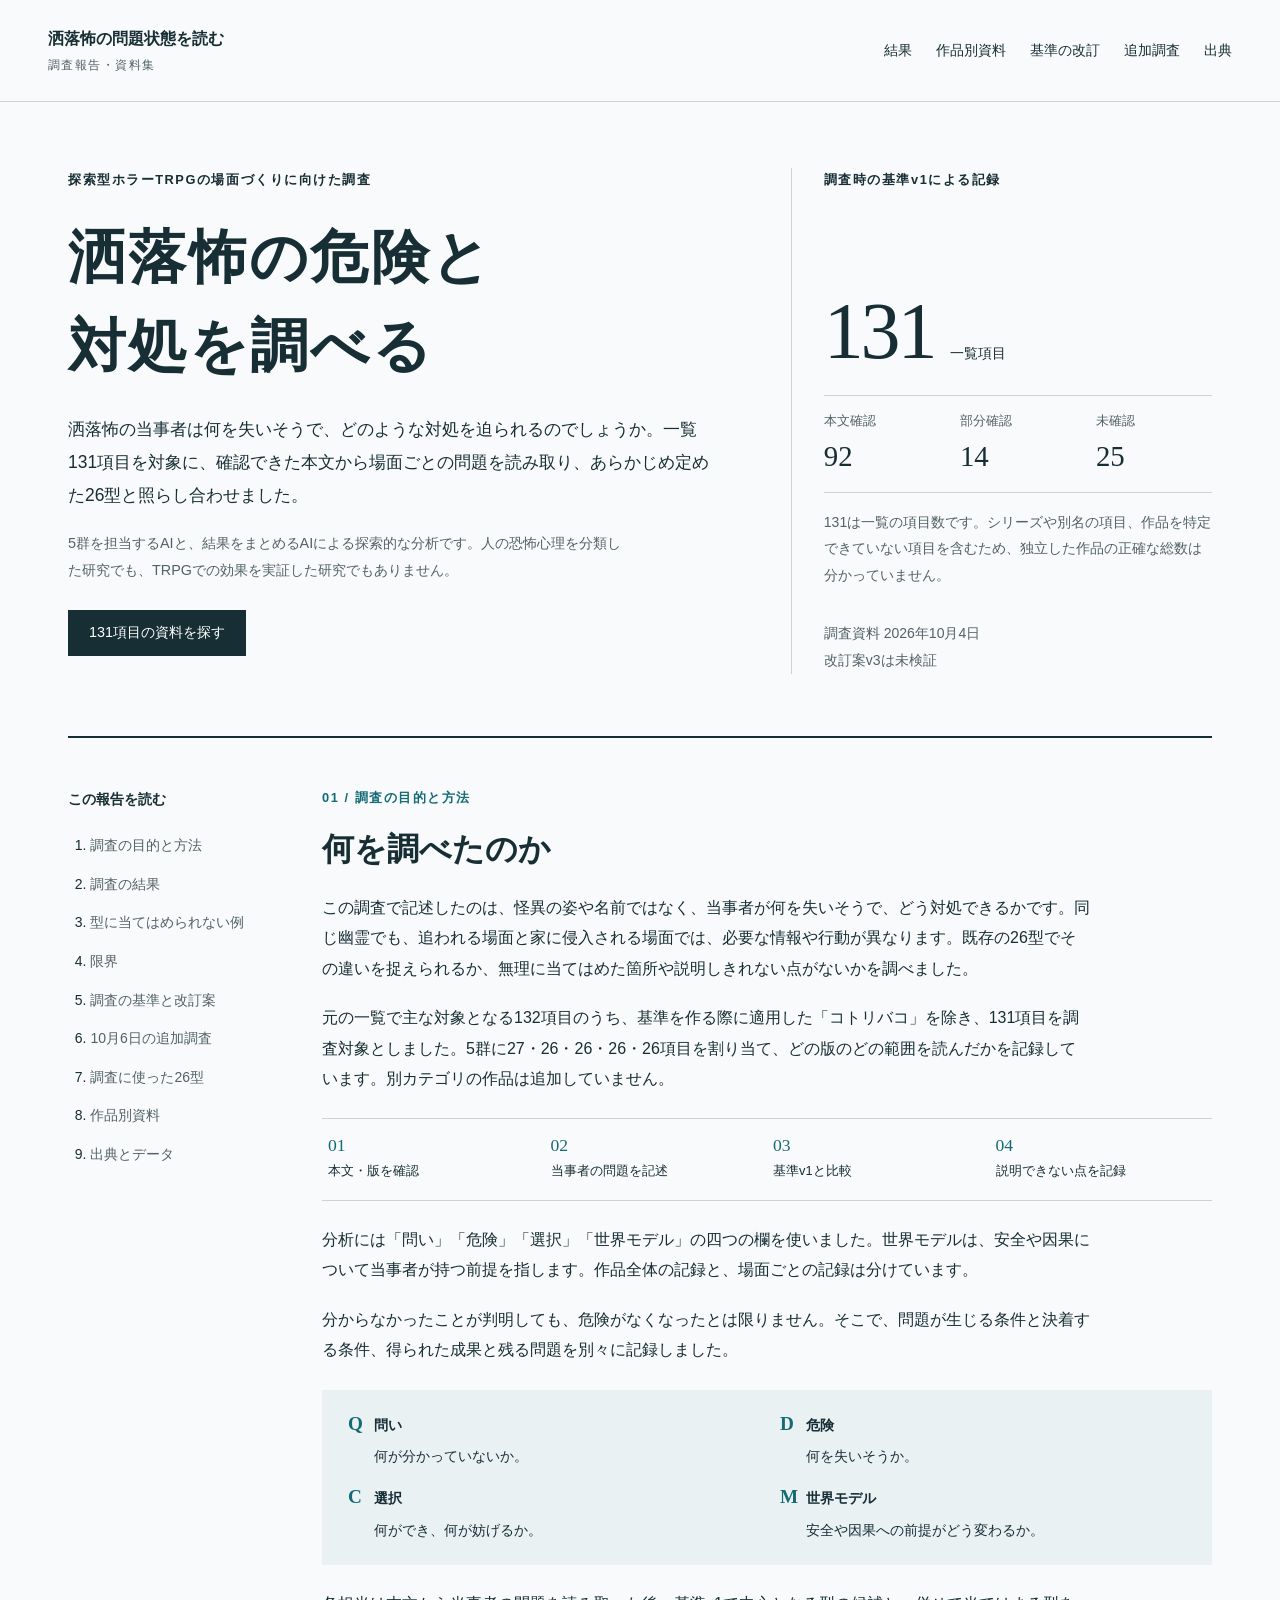
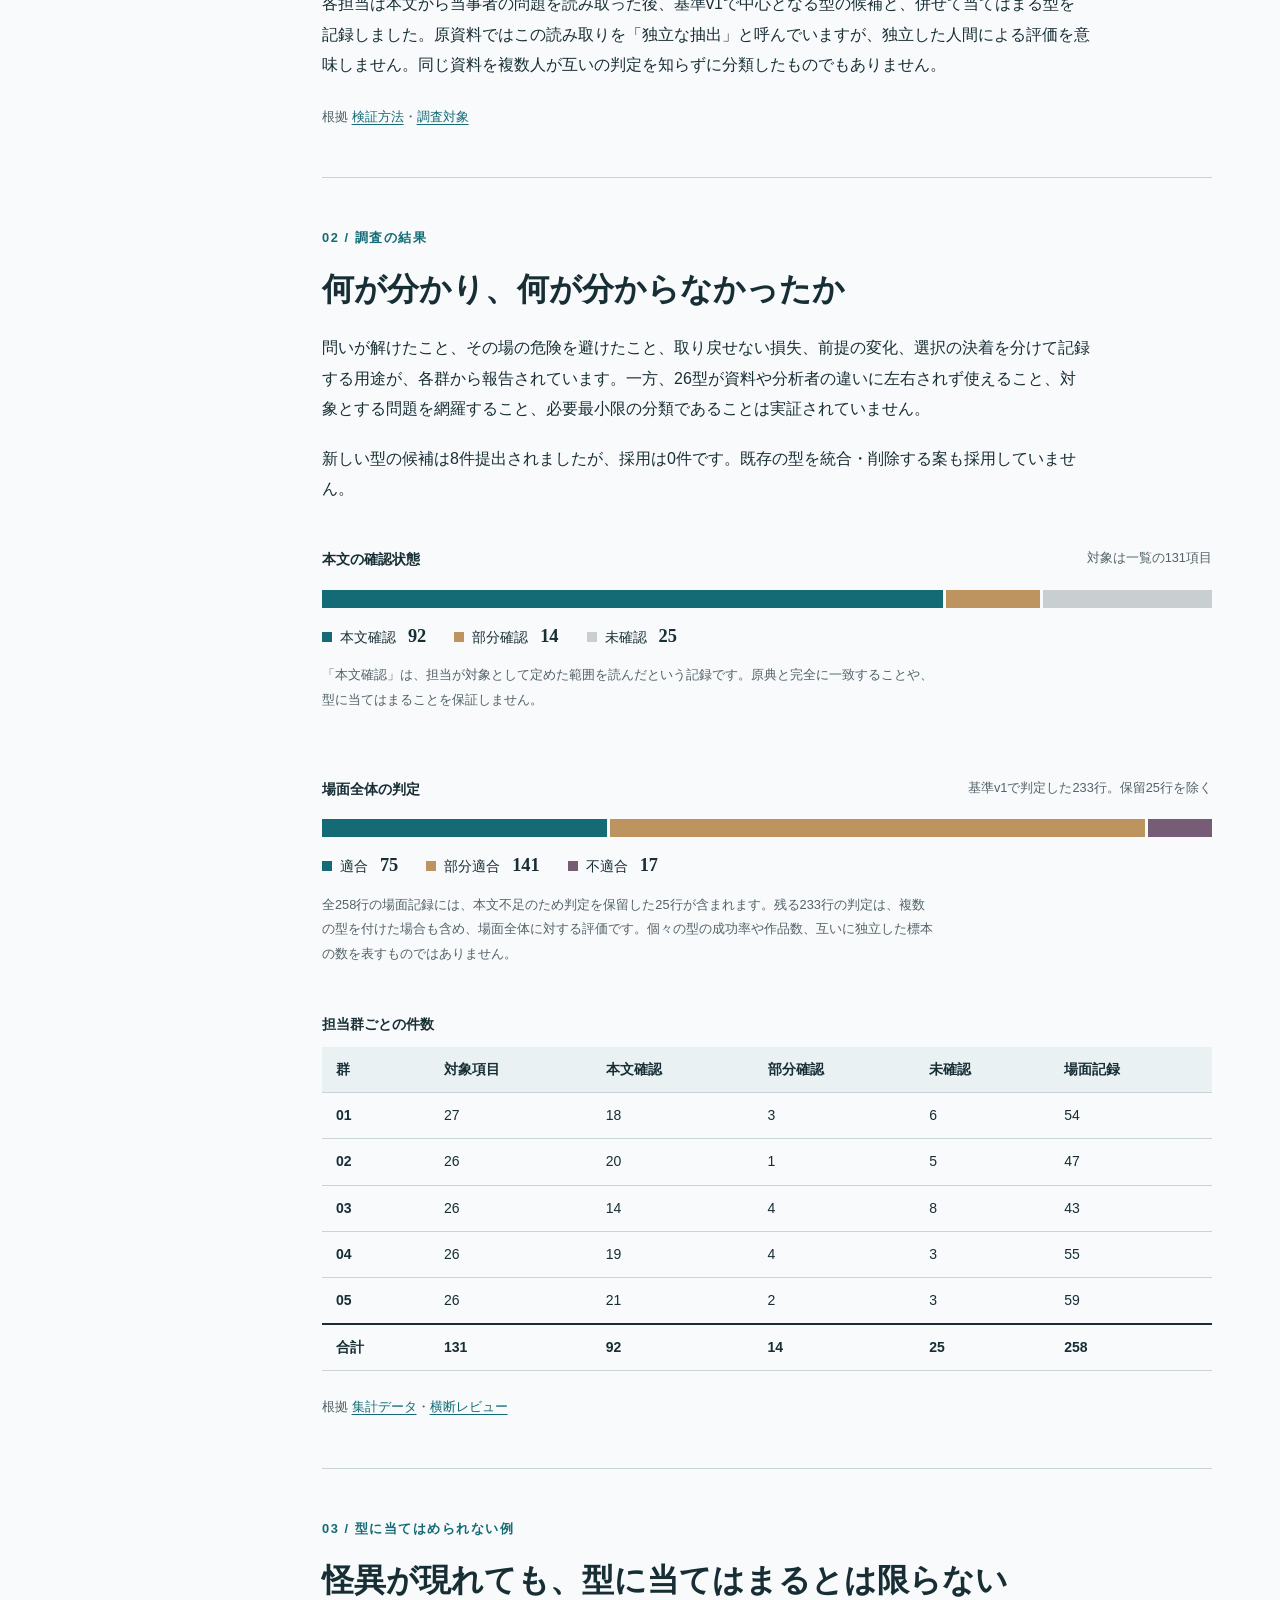
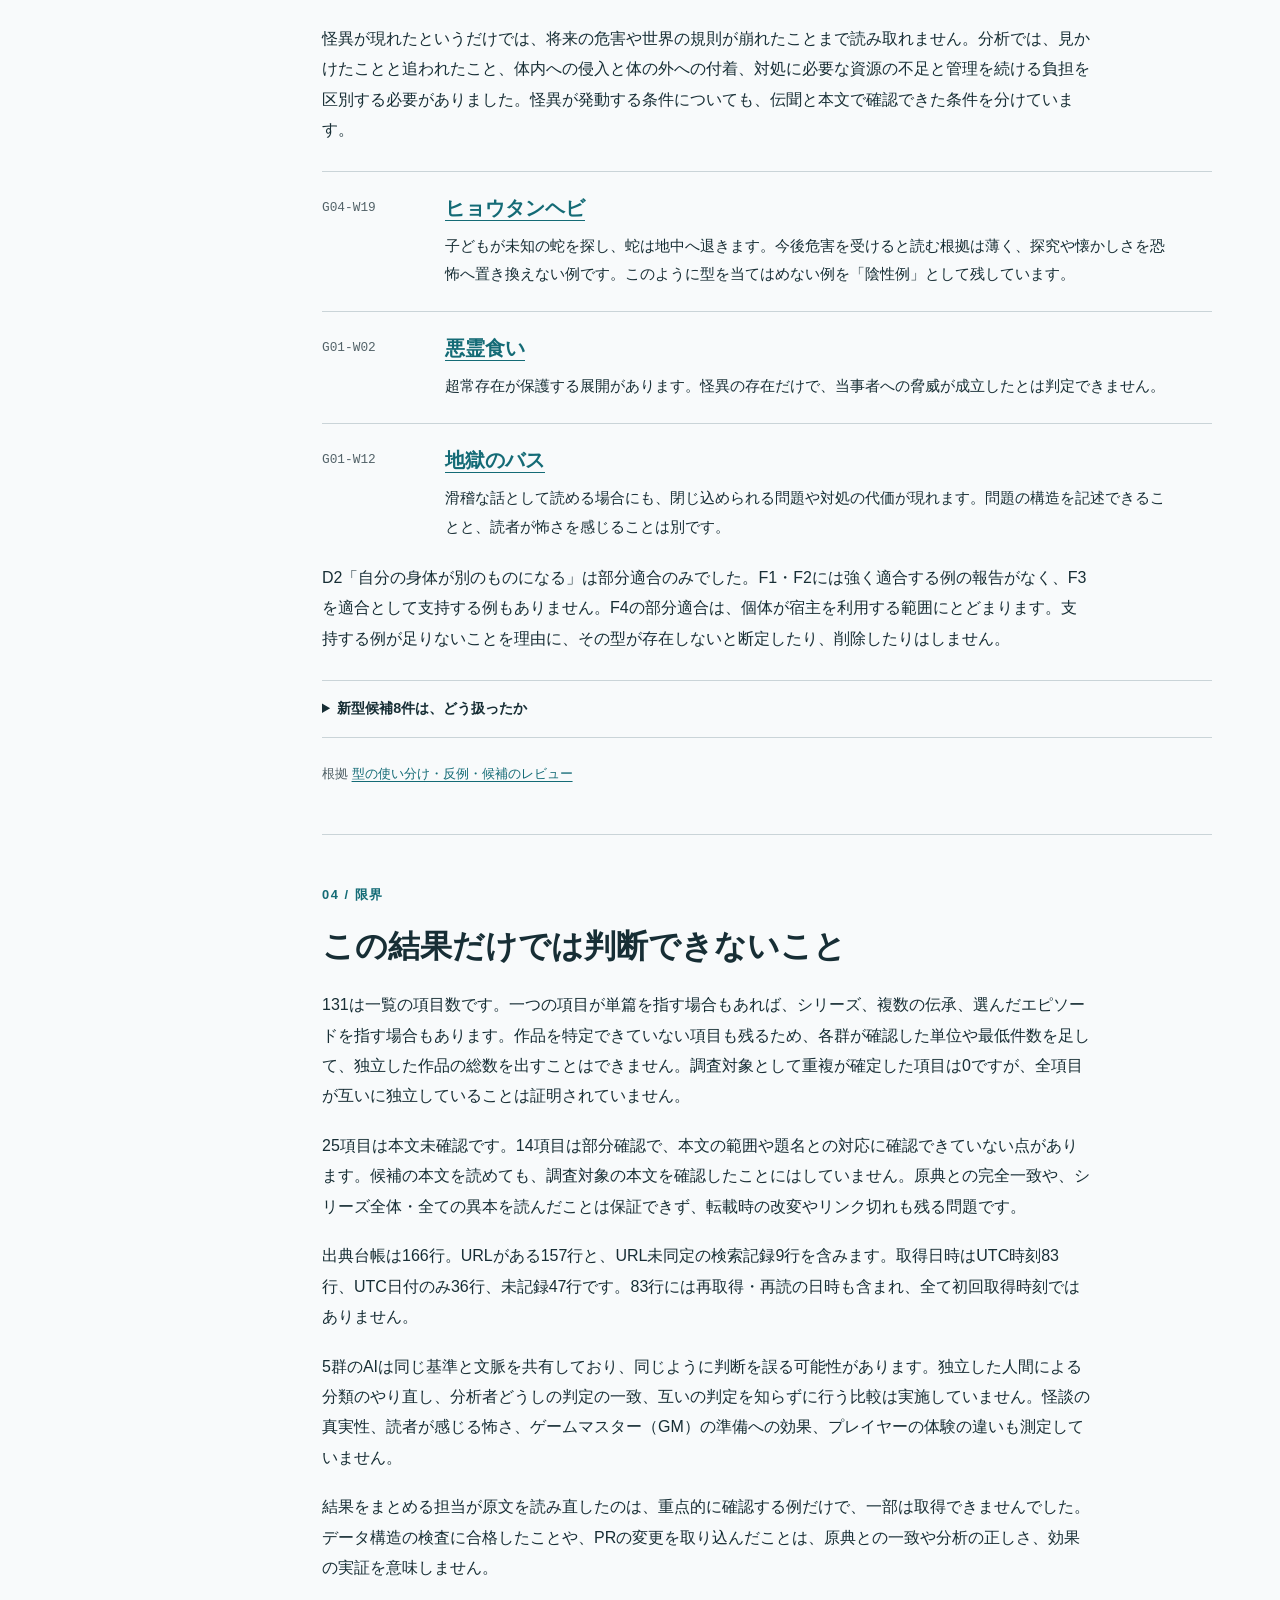
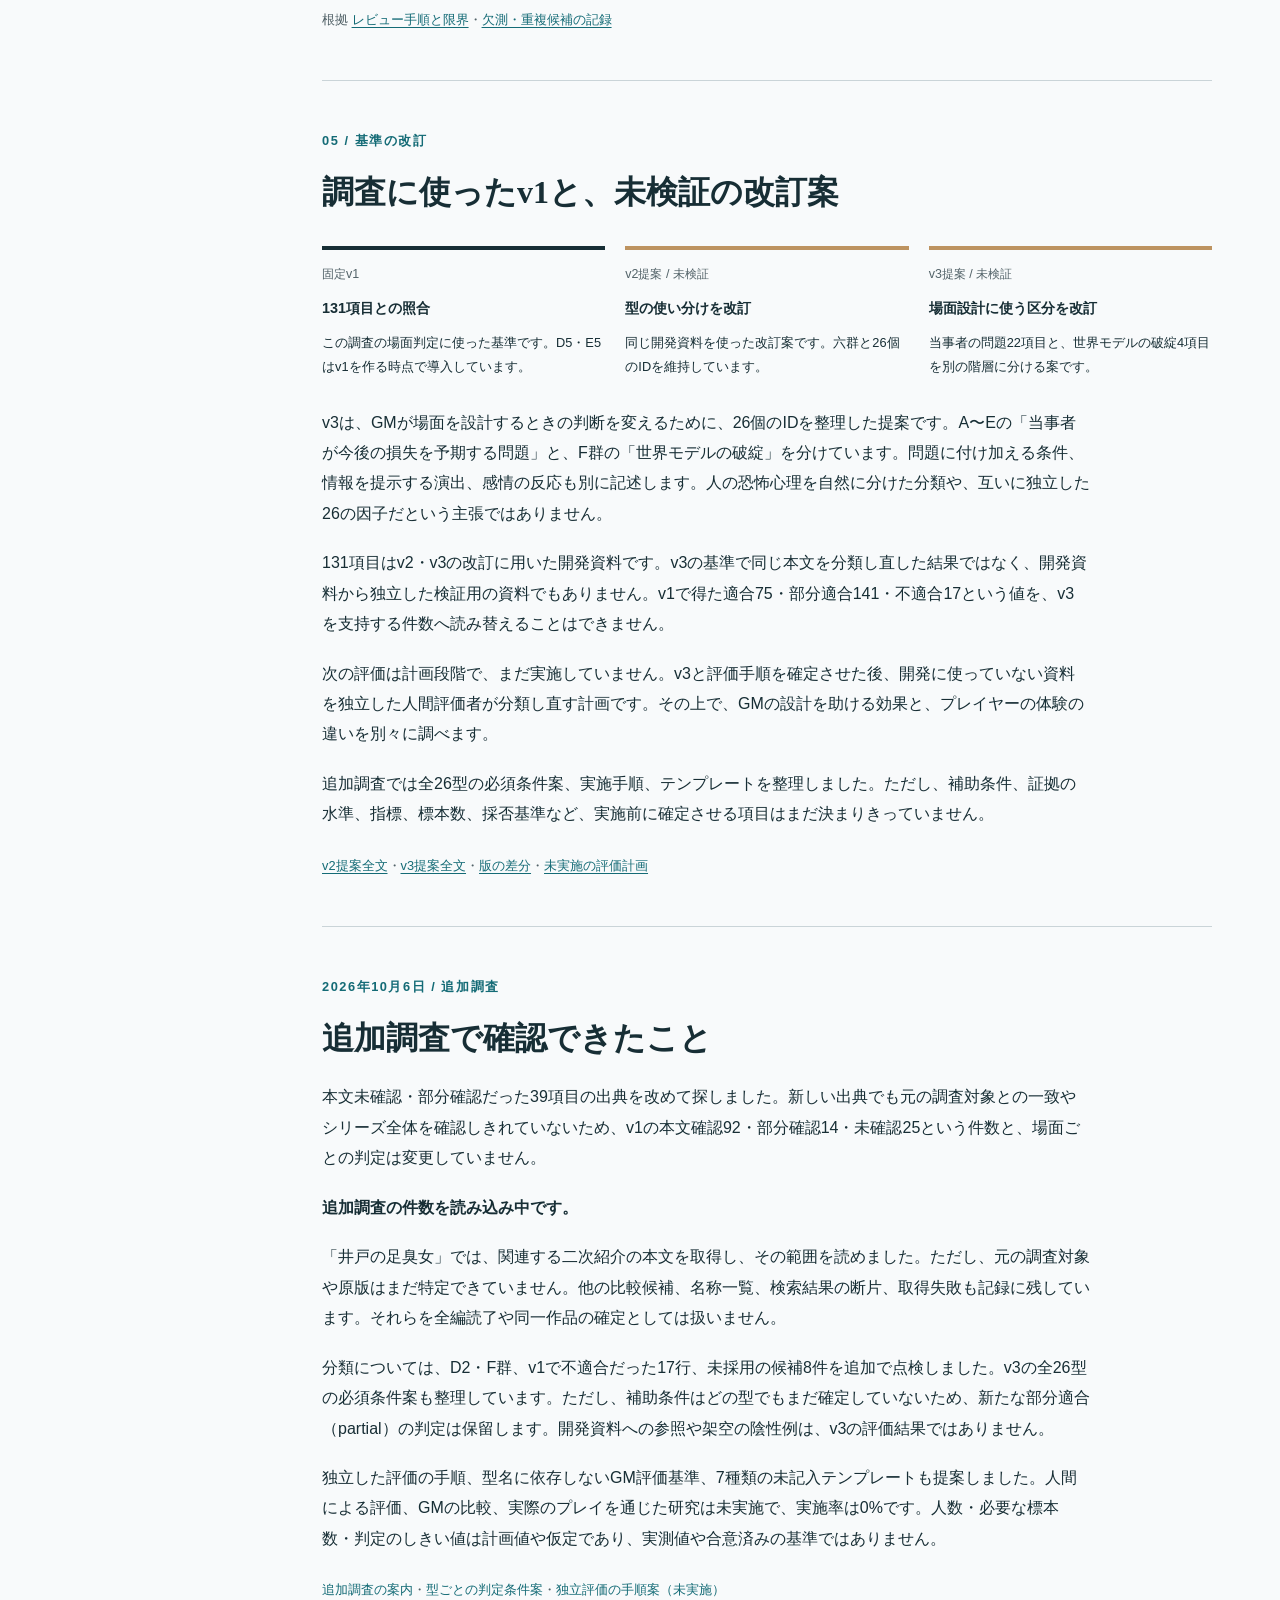
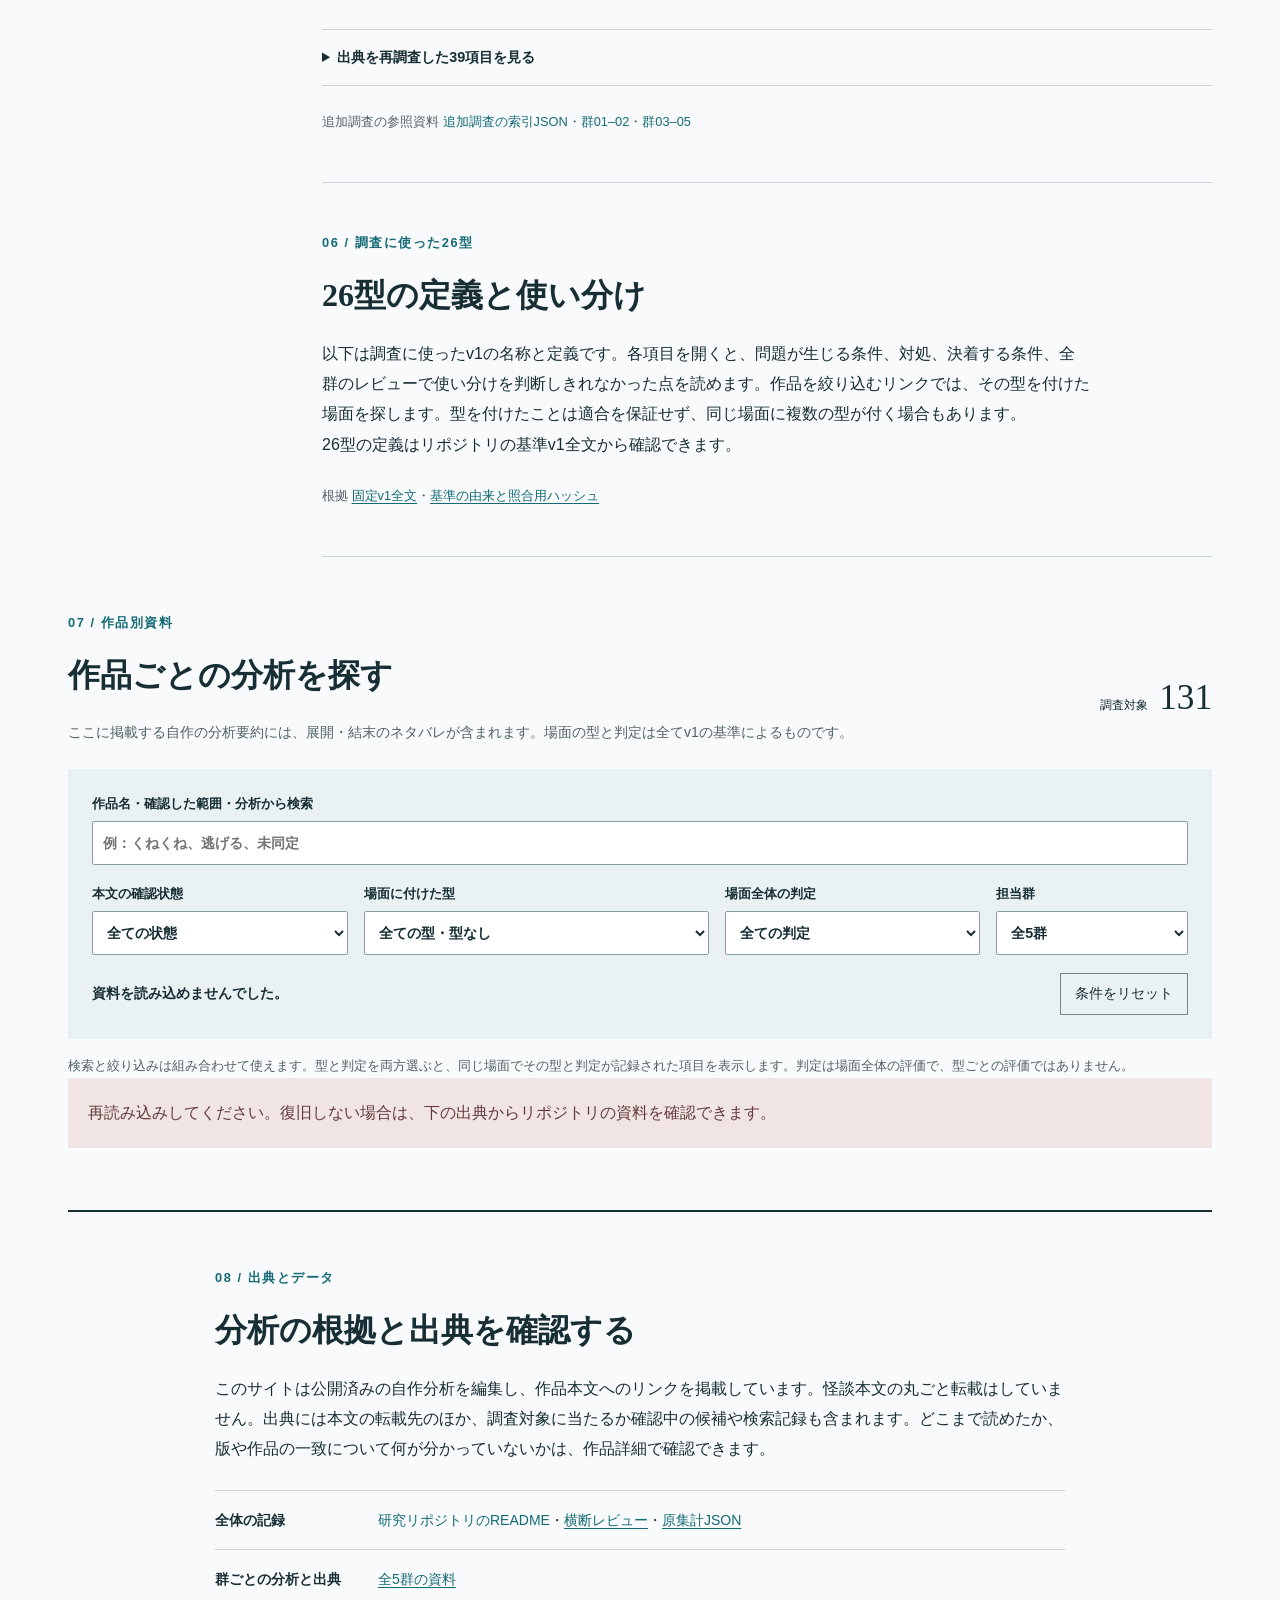
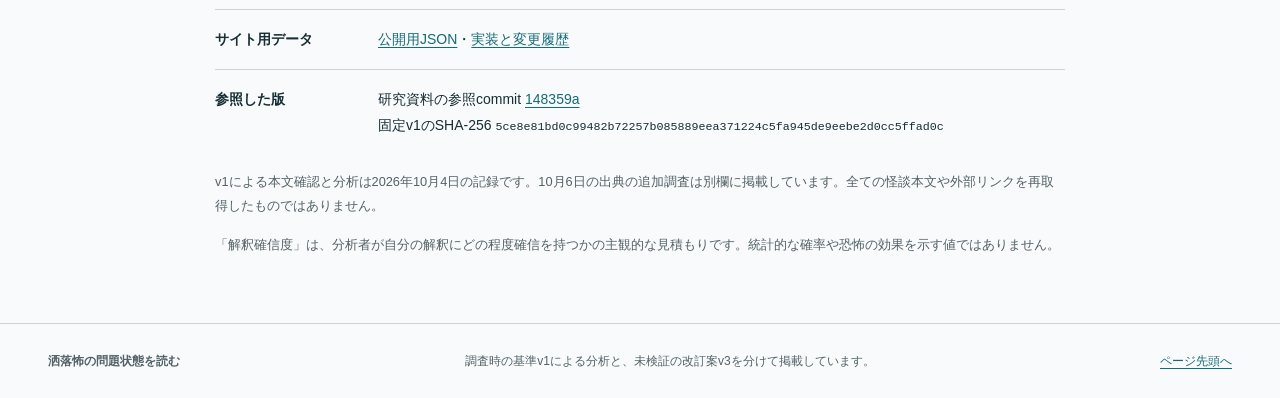
==== site/index.html @ d5477339 "Improve research site copy with yomiyasu" ====
<!doctype html>
<html lang="ja">
<head>
  <meta charset="utf-8">
  <meta name="viewport" content="width=device-width, initial-scale=1">
  <meta name="description" content="洒落怖の一覧131項目を対象に、当事者が直面する危険や対処を26型と照らし合わせた調査報告。本文を確認できた範囲、場面ごとの判定、分析の限界、未検証の改訂案を掲載しています。">
  <meta name="theme-color" content="#172e35">
  <title>洒落怖の問題状態を読む | 131項目の調査報告</title>
  <link rel="icon" href="favicon.svg" type="image/svg+xml">
  <link rel="stylesheet" href="styles.css">
  <script type="module" src="app.mjs"></script>
</head>
<body>
<a class="skip" href="#main">本文へ移動</a>
<header class="masthead">
  <a class="wordmark" href="./">洒落怖の問題状態を読む <span>調査報告・資料集</span></a>
  <nav aria-label="主要ナビゲーション">
    <a href="#findings">結果</a><a href="#catalogue">作品別資料</a><a href="#versions">基準の改訂</a><a href="#followup">追加調査</a><a href="#sources">出典</a>
  </nav>
</header>
<main id="main">
<div id="report">
  <section class="opening" aria-labelledby="title">
    <div class="opening-copy">
      <p class="eyebrow">探索型ホラーTRPGの場面づくりに向けた調査</p>
      <h1 id="title">洒落怖の危険と<br>対処を調べる</h1>
      <p class="lead">洒落怖の当事者は何を失いそうで、どのような対処を迫られるのでしょうか。一覧131項目を対象に、確認できた本文から場面ごとの問題を読み取り、あらかじめ定めた26型と照らし合わせました。</p>
      <p class="opening-note">5群を担当するAIと、結果をまとめるAIによる探索的な分析です。人の恐怖心理を分類した研究でも、TRPGでの効果を実証した研究でもありません。</p>
      <a class="primary-link" href="#catalogue">131項目の資料を探す</a>
    </div>
    <aside class="overview" aria-label="調査の要点">
      <p class="eyebrow">調査時の基準v1による記録</p>
      <p class="large-number">131<span>一覧項目</span></p>
      <dl class="overview-numbers">
        <div><dt>本文確認</dt><dd>92</dd></div><div><dt>部分確認</dt><dd>14</dd></div><div><dt>未確認</dt><dd>25</dd></div>
      </dl>
      <p>131は一覧の項目数です。シリーズや別名の項目、作品を特定できていない項目を含むため、独立した作品の正確な総数は分かっていません。</p>
      <p class="overview-footer">調査資料 2026年10月4日<br>改訂案v3は未検証</p>
    </aside>
  </section>

  <div class="report-layout">
    <aside class="contents" aria-label="目次">
      <p>この報告を読む</p>
      <ol><li><a href="#question">調査の目的と方法</a></li><li><a href="#findings">調査の結果</a></li><li><a href="#boundaries">型に当てはめられない例</a></li><li><a href="#limits">限界</a></li><li><a href="#versions">調査の基準と改訂案</a></li><li><a href="#followup">10月6日の追加調査</a></li><li><a href="#types">調査に使った26型</a></li><li><a href="#catalogue">作品別資料</a></li><li><a href="#sources">出典とデータ</a></li></ol>
    </aside>
    <article class="report-body">
      <section id="question">
        <p class="section-index">01 / 調査の目的と方法</p>
        <h2>何を調べたのか</h2>
        <p>この調査で記述したのは、怪異の姿や名前ではなく、当事者が何を失いそうで、どう対処できるかです。同じ幽霊でも、追われる場面と家に侵入される場面では、必要な情報や行動が異なります。既存の26型でその違いを捉えられるか、無理に当てはめた箇所や説明しきれない点がないかを調べました。</p>
        <p>元の一覧で主な対象となる132項目のうち、基準を作る際に適用した「コトリバコ」を除き、131項目を調査対象としました。5群に27・26・26・26・26項目を割り当て、どの版のどの範囲を読んだかを記録しています。別カテゴリの作品は追加していません。</p>
        <div class="method-flow" aria-label="調査手順"><span>本文・版を確認</span><span>当事者の問題を記述</span><span>基準v1と比較</span><span>説明できない点を記録</span></div>
        <p>分析には「問い」「危険」「選択」「世界モデル」の四つの欄を使いました。世界モデルは、安全や因果について当事者が持つ前提を指します。作品全体の記録と、場面ごとの記録は分けています。</p>
        <p>分からなかったことが判明しても、危険がなくなったとは限りません。そこで、問題が生じる条件と決着する条件、得られた成果と残る問題を別々に記録しました。</p>
        <dl class="notation"><div><dt><span>Q</span>問い</dt><dd>何が分かっていないか。</dd></div><div><dt><span>D</span>危険</dt><dd>何を失いそうか。</dd></div><div><dt><span>C</span>選択</dt><dd>何ができ、何が妨げるか。</dd></div><div><dt><span>M</span>世界モデル</dt><dd>安全や因果への前提がどう変わるか。</dd></div></dl>
        <p>各担当は本文から当事者の問題を読み取った後、基準v1で中心となる型の候補と、併せて当てはまる型を記録しました。原資料ではこの読み取りを「独立な抽出」と呼んでいますが、独立した人間による評価を意味しません。同じ資料を複数人が互いの判定を知らずに分類したものでもありません。</p>
        <p class="reference">根拠 <a data-repo="methods/validation.md">検証方法</a>・<a data-repo="assignments/groups.json">調査対象</a></p>
      </section>

      <section id="findings">
        <p class="section-index">02 / 調査の結果</p>
        <h2>何が分かり、何が分からなかったか</h2>
        <p>問いが解けたこと、その場の危険を避けたこと、取り戻せない損失、前提の変化、選択の決着を分けて記録する用途が、各群から報告されています。一方、26型が資料や分析者の違いに左右されず使えること、対象とする問題を網羅すること、必要最小限の分類であることは実証されていません。</p>
        <p>新しい型の候補は8件提出されましたが、採用は0件です。既存の型を統合・削除する案も採用していません。</p>
        <figure class="count-figure">
          <figcaption><strong>本文の確認状態</strong><span>対象は一覧の131項目</span></figcaption>
          <div class="stacked" aria-label="本文確認92、部分確認14、未確認25"><span class="verified" style="flex:92"></span><span class="partial" style="flex:14"></span><span class="unverified" style="flex:25"></span></div>
          <ul class="legend"><li><i class="verified"></i>本文確認 <b>92</b></li><li><i class="partial"></i>部分確認 <b>14</b></li><li><i class="unverified"></i>未確認 <b>25</b></li></ul>
          <p>「本文確認」は、担当が対象として定めた範囲を読んだという記録です。原典と完全に一致することや、型に当てはまることを保証しません。</p>
        </figure>
        <figure class="count-figure">
          <figcaption><strong>場面全体の判定</strong><span>基準v1で判定した233行。保留25行を除く</span></figcaption>
          <div class="stacked" aria-label="適合75、部分適合141、不適合17"><span class="verified" style="flex:75"></span><span class="partial" style="flex:141"></span><span class="negative" style="flex:17"></span></div>
          <ul class="legend"><li><i class="verified"></i>適合 <b>75</b></li><li><i class="partial"></i>部分適合 <b>141</b></li><li><i class="negative"></i>不適合 <b>17</b></li></ul>
          <p>全258行の場面記録には、本文不足のため判定を保留した25行が含まれます。残る233行の判定は、複数の型を付けた場合も含め、場面全体に対する評価です。個々の型の成功率や作品数、互いに独立した標本の数を表すものではありません。</p>
        </figure>
        <div class="table-scroll" tabindex="0" role="region" aria-label="群別件数表"><table><caption>担当群ごとの件数</caption><thead><tr><th scope="col">群</th><th scope="col">対象項目</th><th scope="col">本文確認</th><th scope="col">部分確認</th><th scope="col">未確認</th><th scope="col">場面記録</th></tr></thead><tbody><tr><th scope="row">01</th><td>27</td><td>18</td><td>3</td><td>6</td><td>54</td></tr><tr><th scope="row">02</th><td>26</td><td>20</td><td>1</td><td>5</td><td>47</td></tr><tr><th scope="row">03</th><td>26</td><td>14</td><td>4</td><td>8</td><td>43</td></tr><tr><th scope="row">04</th><td>26</td><td>19</td><td>4</td><td>3</td><td>55</td></tr><tr><th scope="row">05</th><td>26</td><td>21</td><td>2</td><td>3</td><td>59</td></tr></tbody><tfoot><tr><th scope="row">合計</th><td>131</td><td>92</td><td>14</td><td>25</td><td>258</td></tr></tfoot></table></div>
        <p class="reference">根拠 <a data-repo="integration/data/summary.json">集計データ</a>・<a data-repo="integration/reports/robustness.md">横断レビュー</a></p>
      </section>

      <section id="boundaries">
        <p class="section-index">03 / 型に当てはめられない例</p>
        <h2>怪異が現れても、型に当てはまるとは限らない</h2>
        <p>怪異が現れたというだけでは、将来の危害や世界の規則が崩れたことまで読み取れません。分析では、見かけたことと追われたこと、体内への侵入と体の外への付着、対処に必要な資源の不足と管理を続ける負担を区別する必要がありました。怪異が発動する条件についても、伝聞と本文で確認できた条件を分けています。</p>
        <div class="example-row"><span>G04-W19</span><div><h3><a href="#work=G04-W19">ヒョウタンヘビ</a></h3><p>子どもが未知の蛇を探し、蛇は地中へ退きます。今後危害を受けると読む根拠は薄く、探究や懐かしさを恐怖へ置き換えない例です。このように型を当てはめない例を「陰性例」として残しています。</p></div></div>
        <div class="example-row"><span>G01-W02</span><div><h3><a href="#work=G01-W02">悪霊食い</a></h3><p>超常存在が保護する展開があります。怪異の存在だけで、当事者への脅威が成立したとは判定できません。</p></div></div>
        <div class="example-row"><span>G01-W12</span><div><h3><a href="#work=G01-W12">地獄のバス</a></h3><p>滑稽な話として読める場合にも、閉じ込められる問題や対処の代価が現れます。問題の構造を記述できることと、読者が怖さを感じることは別です。</p></div></div>
        <p>D2「自分の身体が別のものになる」は部分適合のみでした。F1・F2には強く適合する例の報告がなく、F3を適合として支持する例もありません。F4の部分適合は、個体が宿主を利用する範囲にとどまります。支持する例が足りないことを理由に、その型が存在しないと断定したり、削除したりはしません。</p>
        <details class="document-details"><summary>新型候補8件は、どう扱ったか</summary><div class="table-scroll" tabindex="0" role="region" aria-label="新型候補の整理"><table><thead><tr><th scope="col">候補の内容</th><th scope="col">提出件数</th><th scope="col">全群を通じた判断</th></tr></thead><tbody><tr><th scope="row">直接危害</th><td>3</td><td>A2の範囲を広げる案や、接触後の状況、順序・期限の補足で記述する案との比較を保留。</td></tr><tr><th scope="row">公的露見・標的情報の取得</th><td>2</td><td>社会的な損失と追手が情報を得ることを分け、補足する欄への記録を優先。</td></tr><tr><th scope="row">社会的正常性の不透明さ</th><td>1</td><td>今後の具体的な損失が読み取れない場合は、型の対象範囲に入れず、提示の効果として記述。</td></tr><tr><th scope="row">外部付着</th><td>1</td><td>D1の体内への侵入と区別し、付着する位置や接触経路などの補足で記述する案と比較。</td></tr><tr><th scope="row">追跡のない再加害予期</th><td>1</td><td>再び危害を受ける予期を記す欄を優先。有効な管理を伴わない場合はE5に入れない。</td></tr></tbody></table></div><p>採用は0件です。候補が8件あることは、独立した新しい型が8種類成立したことを意味しません。</p></details>
        <p class="reference">根拠 <a data-repo="integration/reports/robustness.md">型の使い分け・反例・候補のレビュー</a></p>
      </section>

      <section id="limits">
        <p class="section-index">04 / 限界</p>
        <h2>この結果だけでは判断できないこと</h2>
        <p>131は一覧の項目数です。一つの項目が単篇を指す場合もあれば、シリーズ、複数の伝承、選んだエピソードを指す場合もあります。作品を特定できていない項目も残るため、各群が確認した単位や最低件数を足して、独立した作品の総数を出すことはできません。調査対象として重複が確定した項目は0ですが、全項目が互いに独立していることは証明されていません。</p>
        <p>25項目は本文未確認です。14項目は部分確認で、本文の範囲や題名との対応に確認できていない点があります。候補の本文を読めても、調査対象の本文を確認したことにはしていません。原典との完全一致や、シリーズ全体・全ての異本を読んだことは保証できず、転載時の改変やリンク切れも残る問題です。</p>
        <p>出典台帳は166行。URLがある157行と、URL未同定の検索記録9行を含みます。取得日時はUTC時刻83行、UTC日付のみ36行、未記録47行です。83行には再取得・再読の日時も含まれ、全て初回取得時刻ではありません。</p>
        <p>5群のAIは同じ基準と文脈を共有しており、同じように判断を誤る可能性があります。独立した人間による分類のやり直し、分析者どうしの判定の一致、互いの判定を知らずに行う比較は実施していません。怪談の真実性、読者が感じる怖さ、ゲームマスター（GM）の準備への効果、プレイヤーの体験の違いも測定していません。</p>
        <p>結果をまとめる担当が原文を読み直したのは、重点的に確認する例だけで、一部は取得できませんでした。データ構造の検査に合格したことや、PRの変更を取り込んだことは、原典との一致や分析の正しさ、効果の実証を意味しません。</p>
        <p class="reference">根拠 <a data-repo="integration/reports/robustness.md">レビュー手順と限界</a>・<a data-repo="integration/data/summary.json">欠測・重複候補の記録</a></p>
      </section>

      <section id="versions">
        <p class="section-index">05 / 基準の改訂</p>
        <h2>調査に使ったv1と、未検証の改訂案</h2>
        <div class="version-line"><div><span>固定v1</span><strong>131項目との照合</strong><p>この調査の場面判定に使った基準です。D5・E5はv1を作る時点で導入しています。</p></div><div><span>v2提案 / 未検証</span><strong>型の使い分けを改訂</strong><p>同じ開発資料を使った改訂案です。六群と26個のIDを維持しています。</p></div><div><span>v3提案 / 未検証</span><strong>場面設計に使う区分を改訂</strong><p>当事者の問題22項目と、世界モデルの破綻4項目を別の階層に分ける案です。</p></div></div>
        <p>v3は、GMが場面を設計するときの判断を変えるために、26個のIDを整理した提案です。A〜Eの「当事者が今後の損失を予期する問題」と、F群の「世界モデルの破綻」を分けています。問題に付け加える条件、情報を提示する演出、感情の反応も別に記述します。人の恐怖心理を自然に分けた分類や、互いに独立した26の因子だという主張ではありません。</p>
        <p>131項目はv2・v3の改訂に用いた開発資料です。v3の基準で同じ本文を分類し直した結果ではなく、開発資料から独立した検証用の資料でもありません。v1で得た適合75・部分適合141・不適合17という値を、v3を支持する件数へ読み替えることはできません。</p>
        <p>次の評価は計画段階で、まだ実施していません。v3と評価手順を確定させた後、開発に使っていない資料を独立した人間評価者が分類し直す計画です。その上で、GMの設計を助ける効果と、プレイヤーの体験の違いを別々に調べます。</p>
        <p>追加調査では全26型の必須条件案、実施手順、テンプレートを整理しました。ただし、補助条件、証拠の水準、指標、標本数、採否基準など、実施前に確定させる項目はまだ決まりきっていません。</p>
        <p class="reference"><a data-repo="baseline/v2-proposed/report.md">v2提案全文</a>・<a data-repo="baseline/v3-proposed/report.md">v3提案全文</a>・<a data-repo="baseline/v3-proposed/revision-notes.md">版の差分</a>・<a data-repo="methods/v3-evaluation-plan.md">未実施の評価計画</a></p>
      </section>

      <section id="followup" aria-labelledby="followup-title">
        <p class="section-index">2026年10月6日 / 追加調査</p>
        <h2 id="followup-title">追加調査で確認できたこと</h2>
        <p>本文未確認・部分確認だった39項目の出典を改めて探しました。新しい出典でも元の調査対象との一致やシリーズ全体を確認しきれていないため、v1の本文確認92・部分確認14・未確認25という件数と、場面ごとの判定は変更していません。</p>
        <p id="followup-counts" class="followup-state">追加調査の件数を読み込み中です。</p>
        <p>「井戸の足臭女」では、関連する二次紹介の本文を取得し、その範囲を読めました。ただし、元の調査対象や原版はまだ特定できていません。他の比較候補、名称一覧、検索結果の断片、取得失敗も記録に残しています。それらを全編読了や同一作品の確定としては扱いません。</p>
        <p>分類については、D2・F群、v1で不適合だった17行、未採用の候補8件を追加で点検しました。v3の全26型の必須条件案も整理しています。ただし、補助条件はどの型でもまだ確定していないため、新たな部分適合（partial）の判定は保留します。開発資料への参照や架空の陰性例は、v3の評価結果ではありません。</p>
        <p>独立した評価の手順、型名に依存しないGM評価基準、7種類の未記入テンプレートも提案しました。人間による評価、GMの比較、実際のプレイを通じた研究は未実施で、実施率は0%です。人数・必要な標本数・判定のしきい値は計画値や仮定であり、実測値や合意済みの基準ではありません。</p>
        <p id="followup-links" class="reference"><a data-followup="followup/README.md">追加調査の案内</a>・<a data-followup="followup/classification/v3-codebook.md">型ごとの判定条件案</a>・<a data-followup="followup/evaluation/README.md">独立評価の手順案（未実施）</a></p>
        <details class="document-details"><summary>出典を再調査した39項目を見る</summary><div id="followup-results" class="table-scroll"></div></details>
        <p class="reference">追加調査の参照資料 <a data-followup="followup/index.json">追加調査の索引JSON</a>・<a data-followup="followup/sources/group_01-02.md">群01–02</a>・<a data-followup="followup/sources/group_03-05.md">群03–05</a></p>
      </section>

      <section id="types">
        <p class="section-index">06 / 調査に使った26型</p>
        <h2>26型の定義と使い分け</h2>
        <p>以下は調査に使ったv1の名称と定義です。各項目を開くと、問題が生じる条件、対処、決着する条件、全群のレビューで使い分けを判断しきれなかった点を読めます。作品を絞り込むリンクでは、その型を付けた場面を探します。型を付けたことは適合を保証せず、同じ場面に複数の型が付く場合もあります。</p>
        <div id="type-directory"><p class="loading">26型の定義を読み込み中です。</p></div>
        <p class="reference">根拠 <a data-repo="baseline/v1-26types/report.md">固定v1全文</a>・<a data-repo="baseline/v1-26types/provenance.json">基準の由来と照合用ハッシュ</a></p>
      </section>
    </article>
  </div>

  <section id="catalogue" class="catalogue" aria-labelledby="catalogue-title">
    <p class="section-index">07 / 作品別資料</p>
    <div class="catalogue-heading"><div><h2 id="catalogue-title">作品ごとの分析を探す</h2><p>ここに掲載する自作の分析要約には、展開・結末のネタバレが含まれます。場面の型と判定は全てv1の基準によるものです。</p></div><span class="total-mark">調査対象 <b>131</b></span></div>
    <form id="filters" class="filters" role="search">
      <label class="search-label">作品名・確認した範囲・分析から検索<input type="search" id="query" name="q" placeholder="例：くねくね、逃げる、未同定" autocomplete="off"></label>
      <div class="selects">
        <label>本文の確認状態<select id="status" name="status"><option value="">全ての状態</option><option value="verified">本文確認</option><option value="partial">部分確認</option><option value="unverified">未確認</option></select></label>
        <label>場面に付けた型<select id="type" name="type"><option value="">全ての型・型なし</option><option value="none">型なしの場面あり</option></select></label>
        <label>場面全体の判定<select id="fit" name="fit"><option value="">全ての判定</option><option>適合</option><option>部分適合</option><option>不適合</option><option>本文不足</option></select></label>
        <label>担当群<select id="group" name="group"><option value="">全5群</option><option value="group_01">群01</option><option value="group_02">群02</option><option value="group_03">群03</option><option value="group_04">群04</option><option value="group_05">群05</option></select></label>
      </div>
      <div class="filter-footer"><p id="result-count" role="status" aria-live="polite">資料を読み込み中です。</p><button type="reset">条件をリセット</button></div>
    </form>
    <p class="small-note">検索と絞り込みは組み合わせて使えます。型と判定を両方選ぶと、同じ場面でその型と判定が記録された項目を表示します。判定は場面全体の評価で、型ごとの評価ではありません。</p>
    <div id="results"></div>
    <noscript><p>検索と作品詳細にはJavaScriptが必要です。<a href="https://github.com/oXyut/scare-pattern-validation/tree/148359a/groups">リポジトリの群別資料</a>から全項目を確認できます。</p></noscript>
  </section>

  <section id="sources" class="sources" aria-labelledby="sources-title">
    <p class="section-index">08 / 出典とデータ</p>
    <h2 id="sources-title">分析の根拠と出典を確認する</h2>
    <p>このサイトは公開済みの自作分析を編集し、作品本文へのリンクを掲載しています。怪談本文の丸ごと転載はしていません。出典には本文の転載先のほか、調査対象に当たるか確認中の候補や検索記録も含まれます。どこまで読めたか、版や作品の一致について何が分かっていないかは、作品詳細で確認できます。</p>
    <dl class="source-list"><div><dt>全体の記録</dt><dd><a data-followup="README.md">研究リポジトリのREADME</a>・<a data-repo="integration/reports/robustness.md">横断レビュー</a>・<a data-repo="integration/data/summary.json">原集計JSON</a></dd></div><div><dt>群ごとの分析と出典</dt><dd id="group-source-links"></dd></div><div><dt>サイト用データ</dt><dd><a href="data.json" download>公開用JSON</a>・<a href="https://github.com/oXyut/scare-pattern-validation">実装と変更履歴</a></dd></div><div><dt>参照した版</dt><dd>研究資料の参照commit <a href="https://github.com/oXyut/scare-pattern-validation/commit/148359a">148359a</a><br>固定v1のSHA-256 <code class="hash">5ce8e81bd0c99482b72257b085889eea371224c5fa945de9eebe2d0cc5ffad0c</code></dd></div></dl>
    <p class="small-note">v1による本文確認と分析は2026年10月4日の記録です。10月6日の出典の追加調査は別欄に掲載しています。全ての怪談本文や外部リンクを再取得したものではありません。</p>
    <p class="small-note">「解釈確信度」は、分析者が自分の解釈にどの程度確信を持つかの主観的な見積もりです。統計的な確率や恐怖の効果を示す値ではありません。</p>
  </section>
</div>
<article id="work-detail" class="work-detail" hidden aria-label="作品別分析"></article>
</main>
<footer><span>洒落怖の問題状態を読む</span><p>調査時の基準v1による分析と、未検証の改訂案v3を分けて掲載しています。</p><a href="#main">ページ先頭へ</a></footer>
</body>
</html>
---- site/styles.css ----
:root{--ink:#172e35;--muted:#526268;--paper:#f8fafb;--line:#cad4d8;--accent:#146b76;--light:#e9f1f3;--partial:#bd9360;--missing:#c9ced1;--negative:#775c75;color-scheme:light;font-size:16px}
*{box-sizing:border-box}html{scroll-behavior:smooth;scroll-padding-top:2rem}body{margin:0;background:var(--paper);color:var(--ink);font-family:-apple-system,BlinkMacSystemFont,"Hiragino Kaku Gothic ProN","Yu Gothic",Meiryo,sans-serif;line-height:1.9}a{color:var(--accent);text-underline-offset:.24em}a:hover{text-decoration-thickness:2px}button,input,select{font:inherit}button,a,input,select,summary{touch-action:manipulation}button{cursor:pointer}a:focus-visible,button:focus-visible,input:focus-visible,select:focus-visible,summary:focus-visible,[tabindex]:focus-visible{outline:3px solid #bc742b;outline-offset:4px}[hidden]{display:none!important}h1,h2,h3,p,dl,ol,ul,figure{margin:0}p+p{margin-top:1.2em}h1,h2,h3{font-family:"Hiragino Mincho ProN","Yu Mincho",YuMincho,Georgia,serif;line-height:1.55;font-weight:600}h1{font-size:clamp(2.15rem,4.5vw,3.65rem);letter-spacing:.04em}h2{font-size:clamp(1.5rem,2.5vw,2rem);margin-bottom:1.15rem}h3{font-size:1.22rem;margin-bottom:.5rem}section{scroll-margin-top:2rem}main{max-width:1240px;padding:0 48px;margin:auto}.skip{position:absolute;left:1rem;top:-90px;background:white;padding:.6rem;z-index:10}.skip:focus{top:1rem}.masthead{max-width:1440px;margin:auto;padding:24px 48px;display:flex;align-items:center;justify-content:space-between;gap:30px;border-bottom:1px solid var(--line)}.wordmark{color:var(--ink);font-size:1rem;font-weight:650;text-decoration:none}.wordmark span{display:block;font-size:.75rem;font-weight:400;color:var(--muted);letter-spacing:.12em}.masthead nav{display:flex;gap:24px;font-size:.875rem}.masthead nav a{text-decoration:none;color:var(--ink)}.opening{display:grid;grid-template-columns:1.55fr 1fr;gap:70px;padding:66px 0 62px;border-bottom:2px solid var(--ink)}.eyebrow,.section-index{font-size:.8rem;letter-spacing:.12em;font-weight:600}.eyebrow{margin-bottom:20px}.lead{font-size:1.09rem;margin-top:22px;max-width:38em}.opening-note{font-size:.9rem;color:var(--muted);max-width:39em}.primary-link{display:inline-block;background:var(--ink);color:white;padding:9px 21px;margin-top:26px;text-decoration:none;font-size:.9rem}.overview{border-left:1px solid var(--line);padding-left:32px}.large-number{font:400 5rem/1.05 Georgia,serif;font-variant-numeric:tabular-nums;letter-spacing:-.04em}.large-number span{font:400 .85rem/1.8 sans-serif;margin-left:16px;letter-spacing:0}.overview-numbers{display:flex;gap:20px;border-top:1px solid var(--line);border-bottom:1px solid var(--line);padding:13px 0;margin:22px 0 16px}.overview-numbers div{flex:1}.overview-numbers dt{font-size:.8rem;color:var(--muted)}.overview-numbers dd{margin:0;font:400 1.8rem/1.6 Georgia,serif}.overview>p:not(.large-number):not(.eyebrow){font-size:.875rem;color:var(--muted)}.overview-footer{padding-top:15px}.report-layout{display:grid;grid-template-columns:190px minmax(0,1fr);gap:64px}.contents{padding-top:48px;font-size:.875rem}.contents>p{font-weight:600;margin-bottom:14px}.contents ol{padding-left:1.4rem}.contents li{padding:6px 0}.contents a{color:var(--muted);text-decoration:none}.report-body{min-width:0}.report-body section{padding:48px 0;border-bottom:1px solid var(--line)}.section-index{color:var(--accent);margin-bottom:15px}.report-body p{max-width:48em}.reference{font-size:.8rem;color:var(--muted);margin-top:24px!important}.method-flow{display:flex;flex-wrap:wrap;border-block:1px solid var(--line);margin:24px 0;counter-reset:steps}.method-flow span{flex:1;padding:16px 6px;font-size:.8rem;counter-increment:steps}.method-flow span:before{content:counter(steps,decimal-leading-zero);display:block;font:1.1rem Georgia,serif;color:var(--accent);margin-bottom:3px}.notation{display:grid;grid-template-columns:1fr 1fr;gap:16px 26px;background:var(--light);padding:22px 26px;margin:24px 0}.notation dt{font-weight:600;font-size:.9rem}.notation dt span{display:inline-block;color:var(--accent);width:26px;font:600 1.2rem Georgia,serif}.notation dd{margin:4px 0 0 26px;font-size:.875rem}.count-figure{padding:22px 0;margin-top:20px}.count-figure figcaption{display:flex;justify-content:space-between;flex-wrap:wrap;gap:8px;font-size:.9rem}.count-figure figcaption>span{font-size:.8rem;color:var(--muted)}.stacked{display:flex;height:18px;margin:16px 0;gap:3px}.verified{background:var(--accent)}.partial{background:var(--partial)}.unverified{background:var(--missing)}.negative{background:var(--negative)}.legend{list-style:none;padding:0;display:flex;flex-wrap:wrap;gap:10px 28px;font-size:.875rem}.legend i{display:inline-block;width:10px;height:10px;margin-right:8px}.legend b{font:600 1.15rem Georgia,serif;margin-left:8px}.count-figure>p{font-size:.8rem;color:var(--muted);margin-top:13px}.table-scroll{overflow-x:auto;max-width:100%;margin-top:24px}table{width:100%;border-collapse:collapse;font-size:.875rem;line-height:1.8}caption{text-align:left;font-weight:600;margin-bottom:10px}th,td{text-align:left;border-bottom:1px solid var(--line);padding:10px 14px;vertical-align:top}thead{background:var(--light)}thead th{white-space:nowrap}tfoot{font-weight:600}tfoot th,tfoot td{border-top:2px solid var(--ink)}.example-row{display:grid;grid-template-columns:105px minmax(0,1fr);gap:18px;border-top:1px solid var(--line);padding:22px 0}.example-row:first-of-type{margin-top:25px}.example-row>span{font:400 .8rem/2.2 ui-monospace,monospace;color:var(--muted)}.example-row p{font-size:.94rem}.document-details{margin-top:26px;border-block:1px solid var(--line);padding:14px 0}.document-details summary{font-size:.9rem;cursor:pointer;font-weight:600}.document-details p{font-size:.875rem;margin-top:18px}.version-line{display:grid;grid-template-columns:repeat(3,1fr);gap:20px;margin:28px 0}.version-line>div{border-top:4px solid var(--ink);padding-top:13px}.version-line>div+div{border-color:var(--partial)}.version-line span{display:block;font-size:.78rem;color:var(--muted);margin-bottom:6px}.version-line strong{font-size:.9rem}.version-line p{font-size:.8rem;margin-top:8px}.type-group{margin-top:28px}.type-group>h3{font-family:inherit;font-size:1rem;letter-spacing:.04em;padding-bottom:10px;border-bottom:2px solid var(--ink)}.type-entry{border-bottom:1px solid var(--line);padding:11px 0}.type-entry summary{cursor:pointer;font-size:.9rem}.type-id{display:inline-block;font:600 .9rem/1.5 ui-monospace,monospace;width:34px;color:var(--accent)}.type-entry dl{margin:15px 0 20px 34px;font-size:.875rem}.type-entry dt{font-weight:600;margin-top:16px}.type-entry dd{margin:3px 0 0}.type-entry .type-search{display:inline-block;font-size:.8rem;margin-left:34px}.catalogue{padding:54px 0 62px;border-bottom:2px solid var(--ink)}.catalogue-heading{display:flex;justify-content:space-between;align-items:center;gap:20px;margin-bottom:24px}.catalogue-heading p{font-size:.875rem;color:var(--muted)}.total-mark{font-size:.78rem;white-space:nowrap}.total-mark b{font:400 2.2rem Georgia,serif;margin-left:8px}.filters{background:var(--light);padding:24px;line-height:1.7}.filters label{font-size:.8rem;font-weight:600;display:block}.filters input,.filters select{display:block;width:100%;min-height:44px;border:1px solid #8a9da5;background:#fff;color:var(--ink);border-radius:2px;padding:8px 10px;font-size:.9rem;margin-top:6px}.selects{display:grid;grid-template-columns:1fr 1.35fr 1fr .75fr;gap:16px;margin-top:18px}.filter-footer{display:flex;justify-content:space-between;align-items:center;gap:20px;margin-top:18px}.filter-footer p{font-size:.875rem;font-weight:600}.filter-footer button,.empty button{font-size:.875rem;border:1px solid #73868e;background:transparent;color:var(--ink);padding:8px 14px}.small-note{font-size:.8rem;color:var(--muted);margin-top:15px}.results-table{margin-top:26px}.results-table .work-col{width:42%}.results-table small{display:block;color:var(--muted);font-size:.75rem}.results-table th[scope=row]{font-weight:500}.results-table a{font-size:.94rem}.status{display:inline-block;font-size:.78rem;padding:1px 8px;border:1px solid var(--line);white-space:nowrap}.status.verified{color:#0c4d56;background:#e2eff1;border-color:#9bbcc2}.status.partial{color:#654320;background:#f2e9dc;border-color:#cbb294}.status.unverified{color:#4c565c;background:#eaedef;border-color:#b7c0c5}.tags{display:flex;flex-wrap:wrap;gap:4px}.tag{font:.75rem/1.7 ui-monospace,monospace;padding:0 5px;background:var(--light);color:var(--ink);text-decoration:none}.scene-count{color:var(--muted);font-size:.8rem}.empty{padding:44px 20px;text-align:center;border-bottom:1px solid var(--line)}.empty h3{font-family:inherit}.empty p{font-size:.9rem;color:var(--muted);margin:10px 0 20px}.sources{max-width:850px;margin:0 auto;padding:54px 0 65px}.source-list{margin-top:25px}.source-list>div{display:grid;grid-template-columns:145px 1fr;gap:18px;padding:16px 0;border-top:1px solid var(--line);font-size:.875rem}.source-list dt{font-weight:600}.source-list dd{margin:0;min-width:0}.hash{font-size:.73rem;overflow-wrap:anywhere}.work-detail{max-width:910px;margin:auto;padding:40px 0 65px}.back-link{font-size:.875rem;display:inline-block;margin-bottom:28px}.work-heading{border-bottom:2px solid var(--ink);padding-bottom:24px;margin-bottom:28px}.work-heading h1{font-size:clamp(1.7rem,3vw,2.4rem);margin:12px 0 20px;overflow-wrap:anywhere}.work-meta{display:flex;align-items:center;flex-wrap:wrap;gap:15px;font-size:.8rem;color:var(--muted)}.work-intro h2,.work-sources h2{font-family:inherit;font-size:1.2rem;margin-top:30px}.work-intro dl{font-size:.94rem}.work-intro dt{font-weight:600;margin-top:18px}.work-intro dd{margin:4px 0 0}.scenes-heading{font-family:inherit;margin:46px 0 22px;font-size:1.4rem}.scene{border-top:1px solid var(--line);padding:25px 0 30px}.scene-header{display:flex;flex-wrap:wrap;align-items:center;gap:15px;font-size:.8rem;margin-bottom:15px}.scene-header strong{font:500 .8rem ui-monospace,monospace}.fit{border-left:3px solid var(--accent);padding-left:8px}.fit[data-fit="部分適合"]{border-color:var(--partial)}.fit[data-fit="不適合"]{border-color:var(--negative)}.fit[data-fit="本文不足"]{border-color:var(--missing)}.scene>p{font-size:1rem}.scene .notation{margin:20px 0;padding:18px 22px;gap:14px 22px}.scene .notation dt{font-size:.8rem}.scene .notation dd{font-size:.875rem}.scene-analysis{font-size:.875rem}.scene-analysis dt{font-weight:600;margin-top:17px}.scene-analysis dd{margin:4px 0 0;white-space:pre-line}.scene-more{margin-top:18px;font-size:.875rem}.scene-more summary{cursor:pointer;color:var(--accent)}.scene-source-list{font-size:.8rem;color:var(--muted);margin-top:18px!important}.source-entry{padding:22px 0;border-top:1px solid var(--line);font-size:.875rem;overflow-wrap:anywhere}.source-entry h3{font-family:inherit;font-size:.95rem}.source-entry dl{margin-top:15px}.source-entry dt{font-weight:600;display:inline}.source-entry dd{display:inline;margin-left:8px}.source-entry dl>div{margin-top:6px}.source-entry>p{margin-top:8px}.loading{padding:20px 0;color:var(--muted);font-size:.9rem}.error{background:#f1e4e4;padding:20px;color:#643b3b}footer{max-width:1440px;margin:auto;border-top:1px solid var(--line);padding:26px 48px;display:flex;justify-content:space-between;flex-wrap:wrap;gap:12px;font-size:.75rem;color:var(--muted)}footer>span{font-weight:600}footer p{margin:0}
.sr-only{position:absolute;width:1px;height:1px;padding:0;margin:-1px;overflow:hidden;clip:rect(0,0,0,0);white-space:nowrap;border:0}.selects>label{min-width:0}
.work-tracking{margin-top:36px;padding:26px 0;border-block:1px solid var(--line);overflow-wrap:anywhere}.work-tracking h2{font-family:inherit;font-size:1.3rem}.work-tracking h3{font-family:inherit;font-size:1rem;margin-top:26px}.tracking-record,.transition-record{margin-top:18px;padding:18px 22px;background:var(--light);font-size:.875rem}.tracking-record h4{font-size:.95rem;margin:0}.tracking-record .small-note{margin-top:6px}.work-tracking .tags .tag{background:var(--paper)}
@media(min-width:1000px){.contents ol{position:sticky;top:25px}.results-table td:last-child{min-width:185px}}
@media(max-width:900px){main{padding:0 28px}.masthead{padding:20px 28px;gap:20px}.masthead nav{gap:14px}.opening{gap:35px;padding:45px 0}.report-layout{grid-template-columns:1fr;gap:0}.contents{padding:23px 0;border-bottom:1px solid var(--line)}.contents>p{display:none}.contents ol{display:flex;flex-wrap:wrap;gap:8px 26px;list-style:none;padding:0}.contents li{padding:0}.report-body section{padding:40px 0}.selects{grid-template-columns:1fr 1fr}.source-list>div{grid-template-columns:120px 1fr}}
@media(max-width:600px){html{scroll-padding-top:1rem}main{padding:0 20px}.masthead{padding:18px 20px;display:block}.masthead nav{margin-top:16px;gap:22px;font-size:.8rem;flex-wrap:wrap}.wordmark span{font-size:.75rem}.opening{grid-template-columns:1fr;gap:34px;padding:34px 0}.eyebrow{font-size:.75rem}.opening h1{font-size:2.3rem}.lead{font-size:1rem;line-height:2}.overview{border-left:0;border-top:1px solid var(--line);padding:24px 0 0}.overview .eyebrow{margin-bottom:15px}.large-number{font-size:4.4rem}.overview-numbers{margin:18px 0 12px}.overview-footer{padding-top:6px}.contents ol{gap:8px 21px;font-size:.8rem}.section-index{font-size:.75rem}.notation{grid-template-columns:1fr;padding:20px;gap:17px}.notation dd{margin-top:1px}.method-flow span{min-width:50%}.count-figure figcaption{display:block}.count-figure figcaption>span{display:block;margin-top:3px}.legend{gap:8px 18px}.legend b{margin-left:4px}.table-scroll table{min-width:520px}.example-row{grid-template-columns:1fr;gap:5px}.version-line{grid-template-columns:1fr;gap:22px}.version-line p{font-size:.875rem}.version-line strong{font-size:1rem}.catalogue-heading{display:block}.total-mark{display:none}.filters{padding:18px}.selects{gap:14px 10px;grid-template-columns:1fr 1fr}.selects select{font-size:.8rem;padding-left:5px;padding-right:5px}.selects label{font-size:.75rem}.filter-footer{align-items:flex-start;gap:10px}.filter-footer p{font-size:.8rem}.filter-footer button{font-size:.75rem;padding:7px 10px;white-space:nowrap}.results-table thead{display:none}.results-table,.results-table tbody,.results-table tr,.results-table th,.results-table td{display:block}.results-table tr{border-bottom:1px solid var(--line);padding:18px 0;position:relative}.results-table td,.results-table th{border:0;padding:3px 0}.results-table .work-col{width:auto;padding-right:82px}.results-table td:nth-child(2){position:absolute;right:0;top:18px}.results-table td:last-child{font-size:.8rem}.results-table th small{margin-top:4px}.source-list>div{grid-template-columns:1fr;gap:4px}.work-detail{padding-top:25px}.work-heading h1{font-size:1.9rem}.scene .notation{grid-template-columns:1fr;padding:18px}.source-entry dl>div{margin-top:10px}.source-entry dt,.source-entry dd{display:block}.source-entry dd{margin:0}footer{padding:25px 20px;display:block}footer p{margin:8px 0}}
@media(prefers-reduced-motion:reduce){html{scroll-behavior:auto}}
@media print{.masthead nav,.contents,.filters,.primary-link,footer,.back-link{display:none}.opening{padding:20px 0}.report-layout{display:block}main{max-width:none;padding:0}body{background:white;font-size:11pt}.report-body section{break-inside:avoid}details:not([open]){display:none}a{color:inherit}.catalogue{display:none}}

.work-followup{margin-top:36px;padding:26px 0;border-block:2px solid var(--partial);overflow-wrap:anywhere}.work-followup h2{font-family:inherit;font-size:1.3rem}.work-followup>p{margin-top:15px}.followup-state{font-weight:600;color:var(--ink)}.followup-table small{display:block;color:var(--muted);font-size:.75rem}.followup-table th[scope=row]{font-weight:500}.followup-table td{white-space:nowrap}.followup-observation summary{overflow-wrap:anywhere}
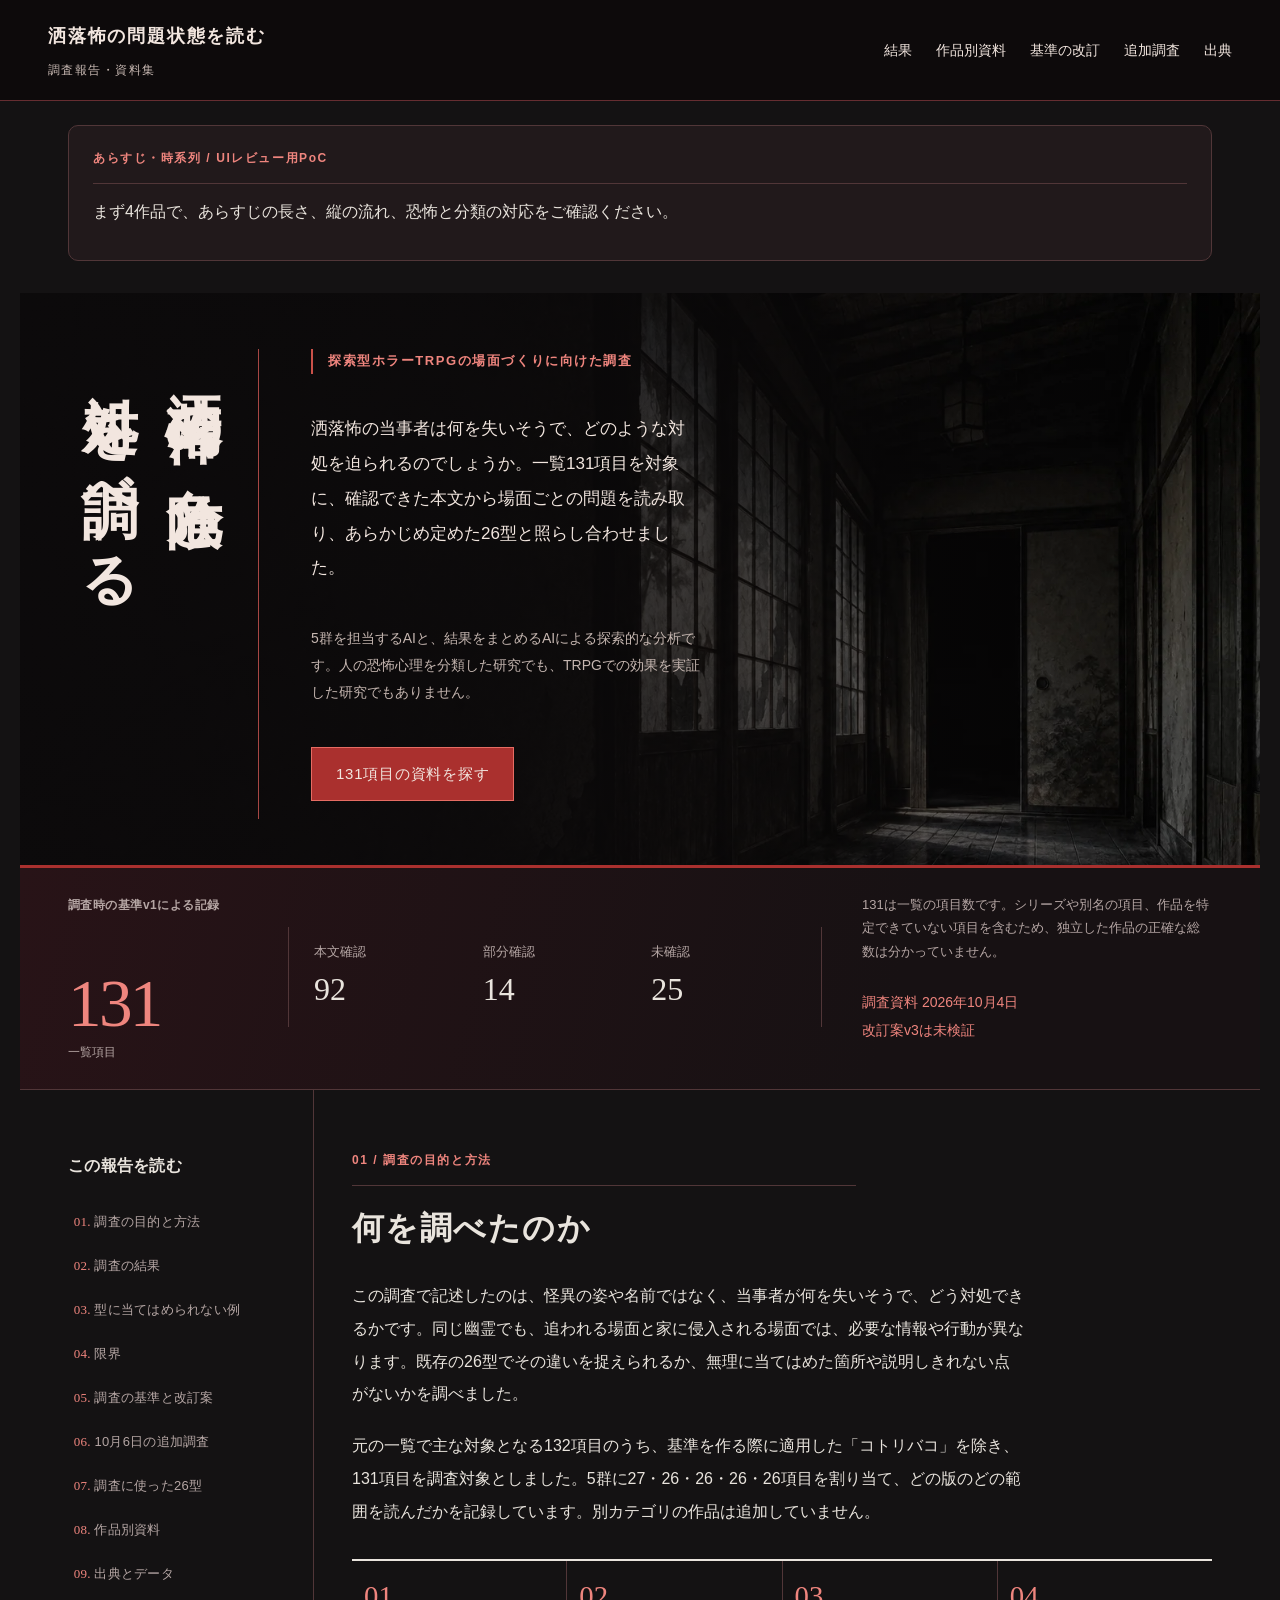
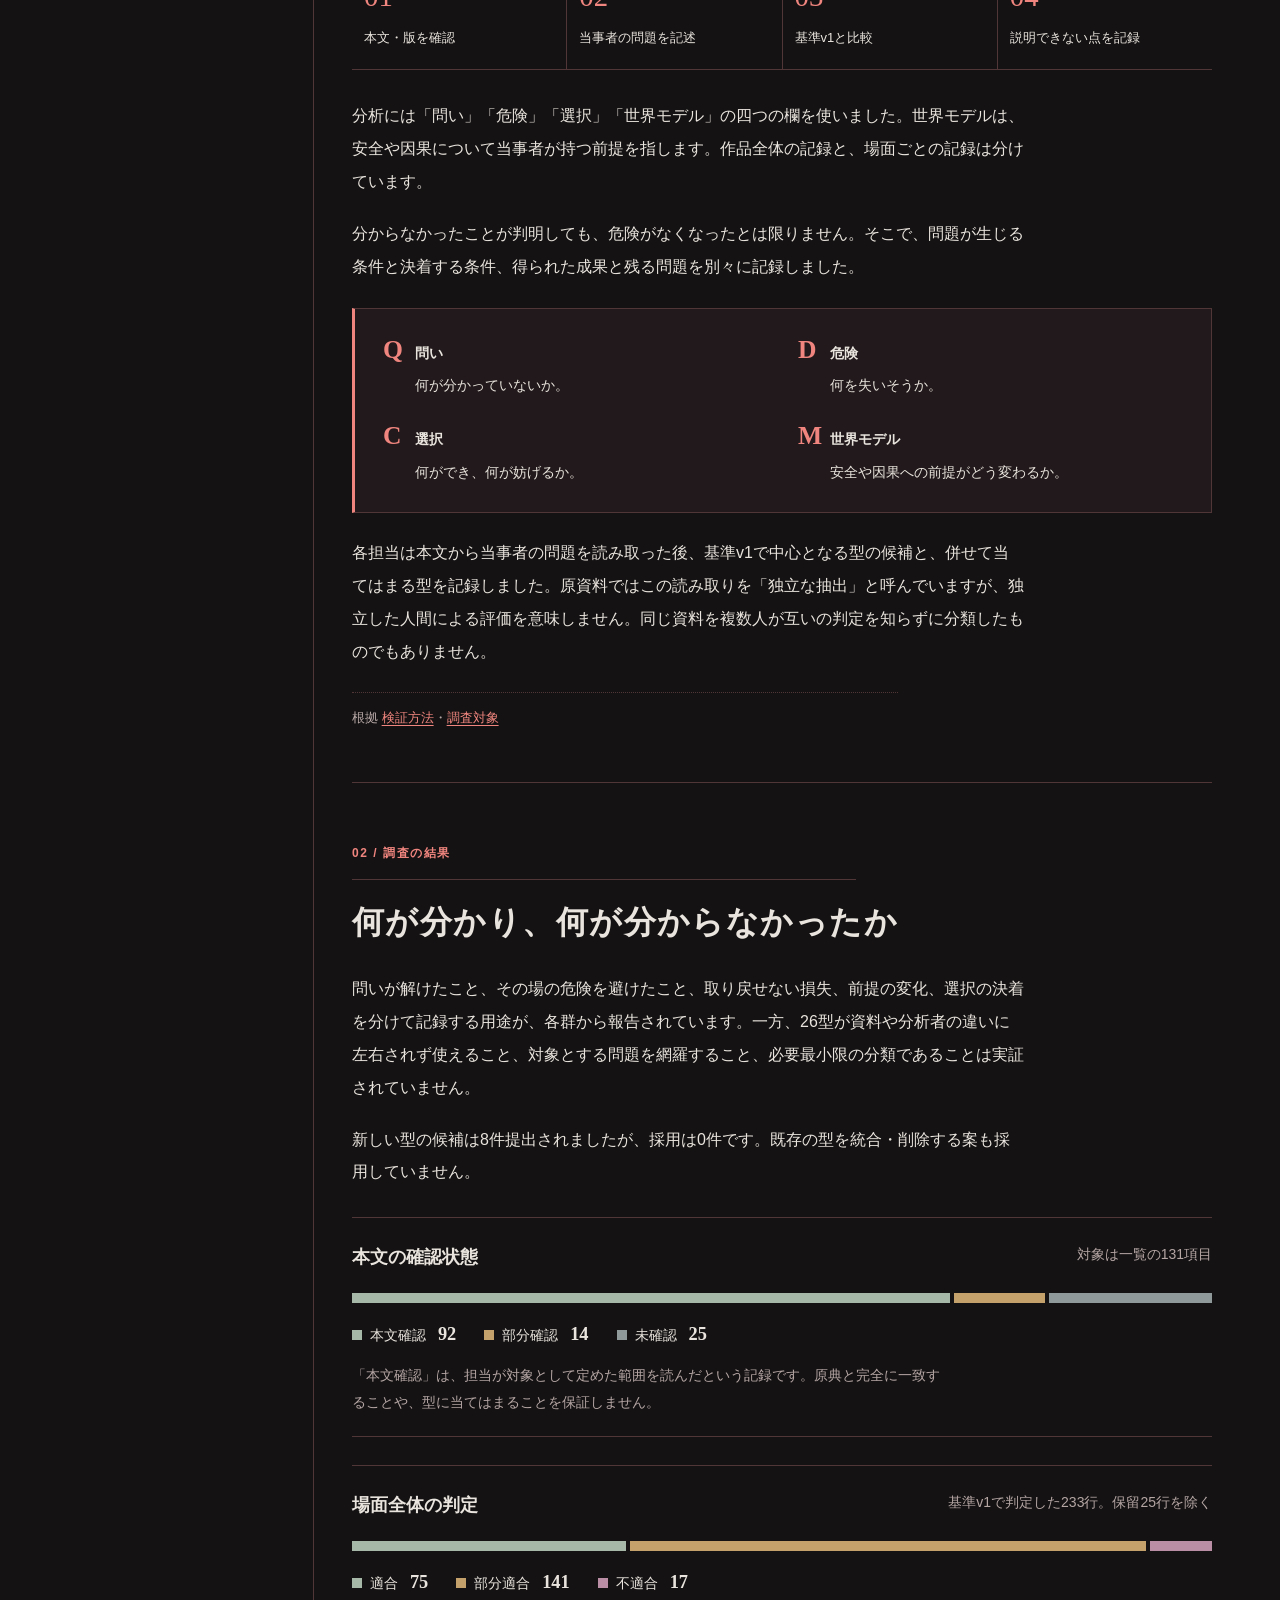
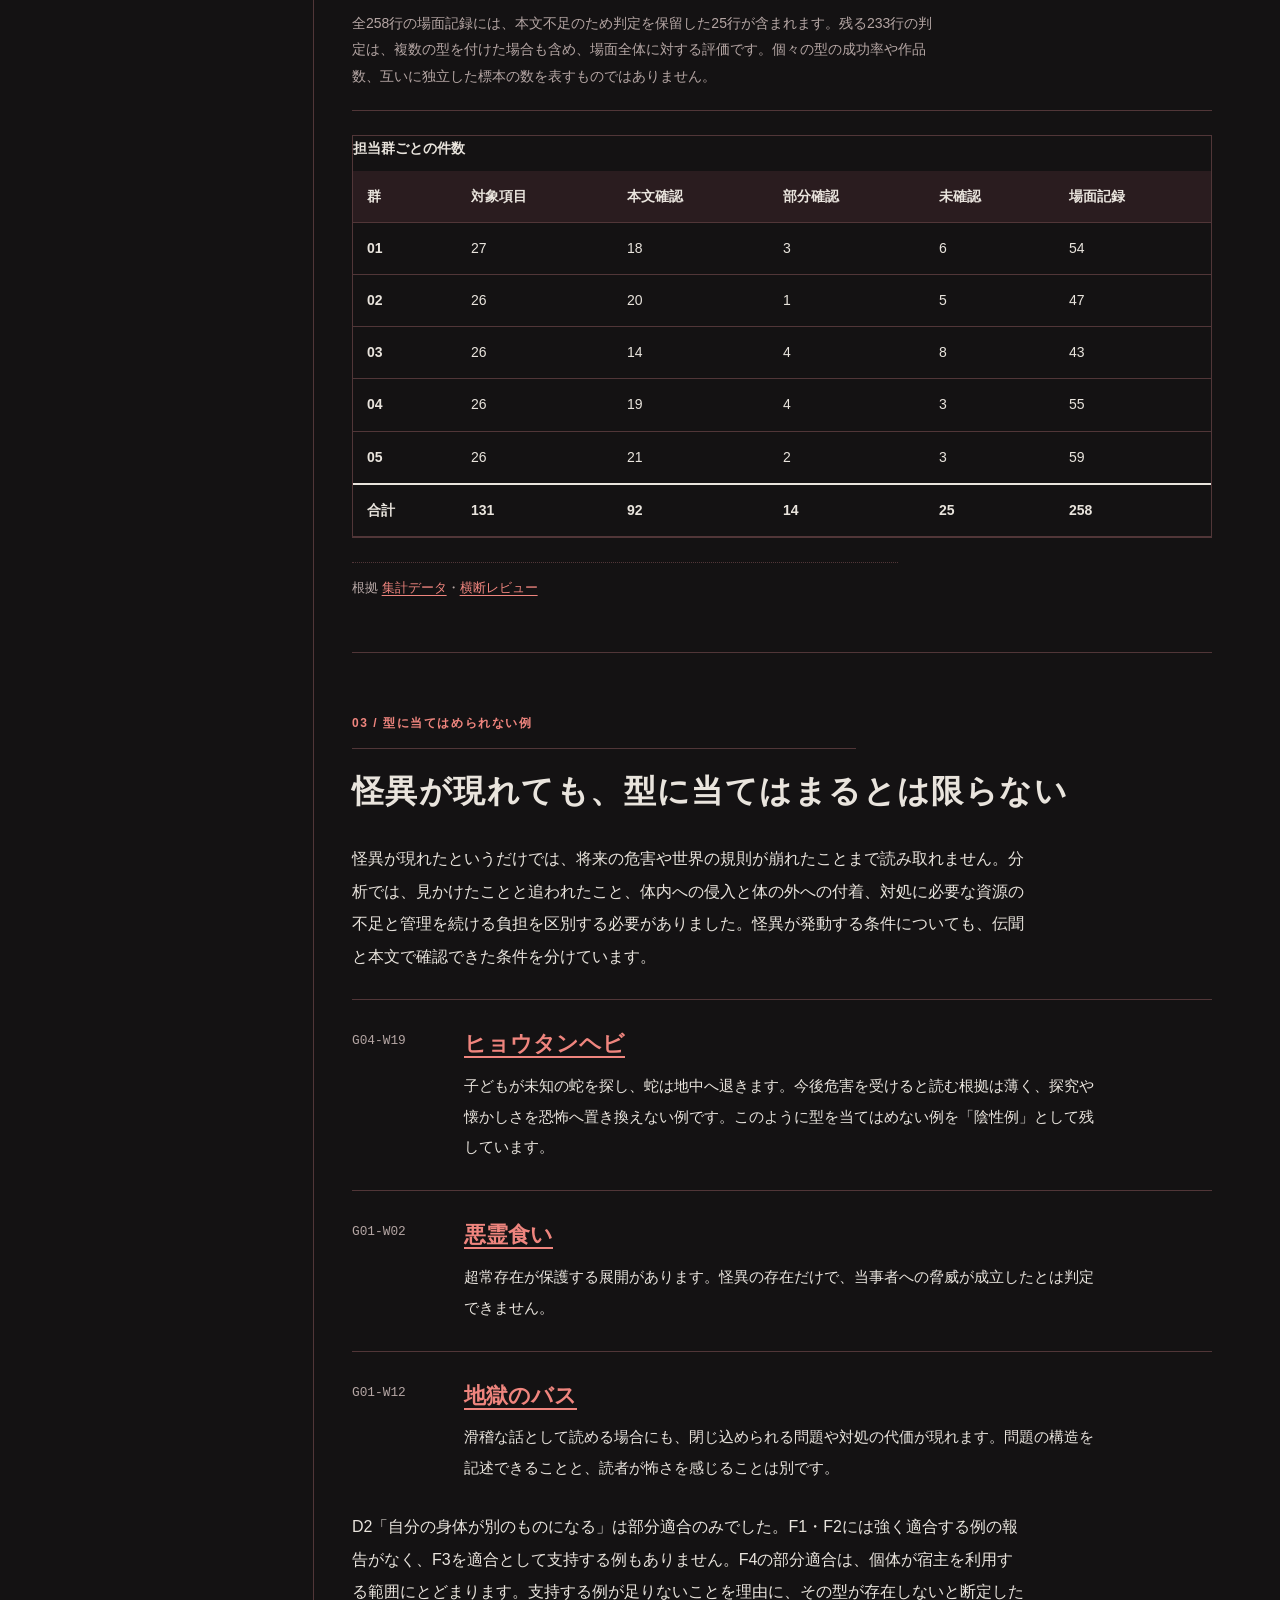
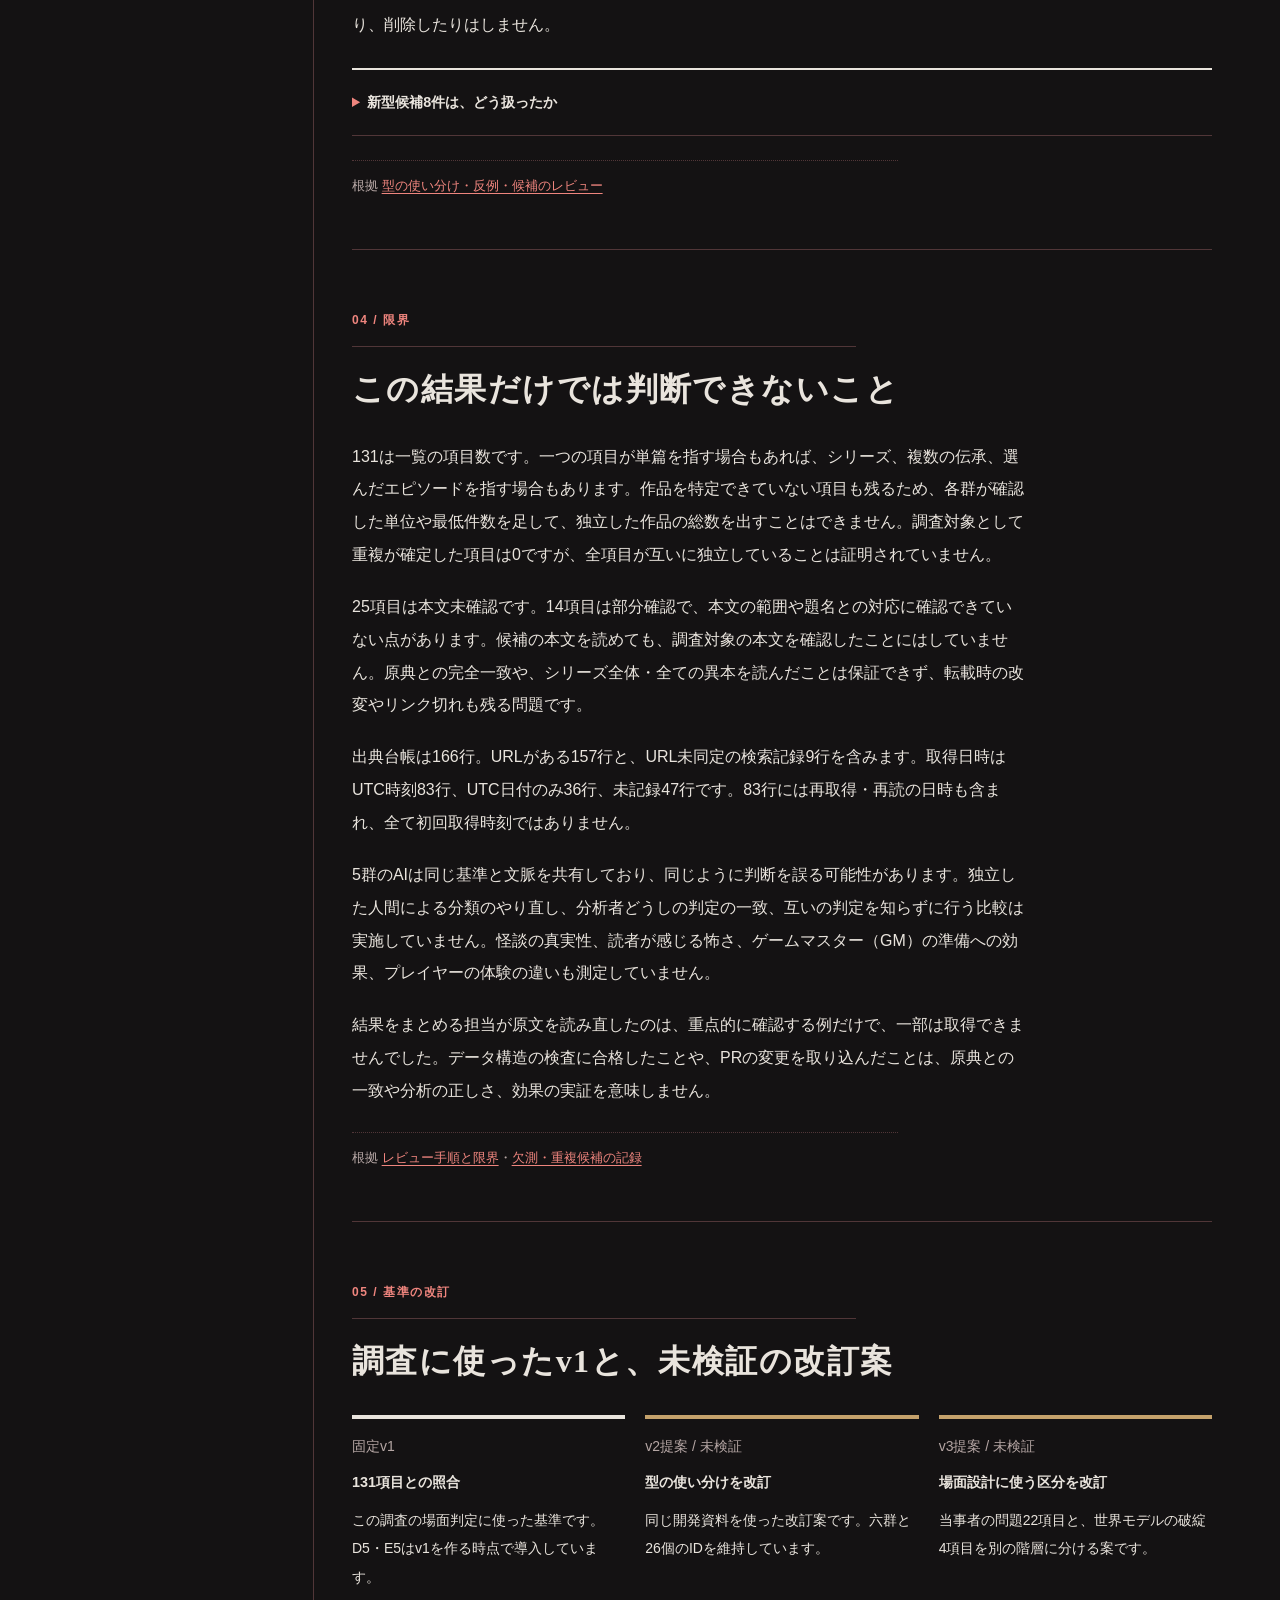
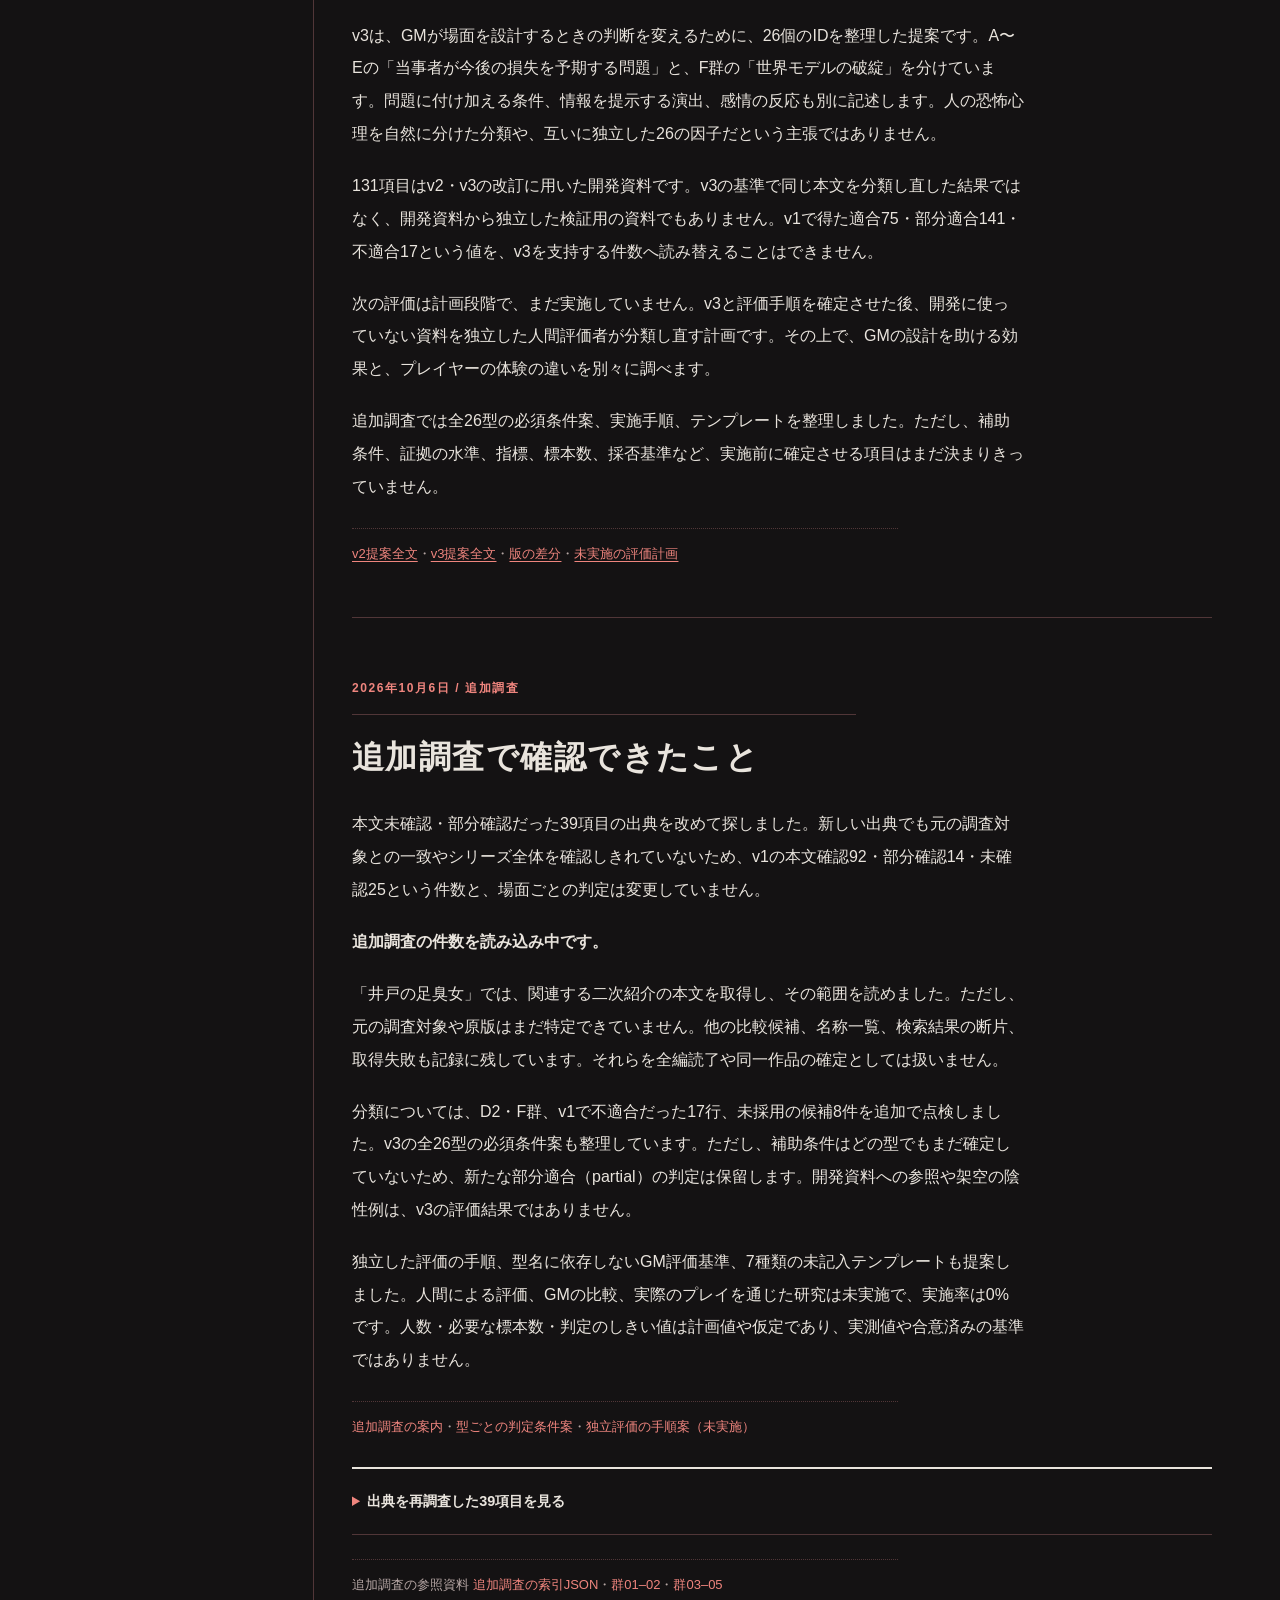
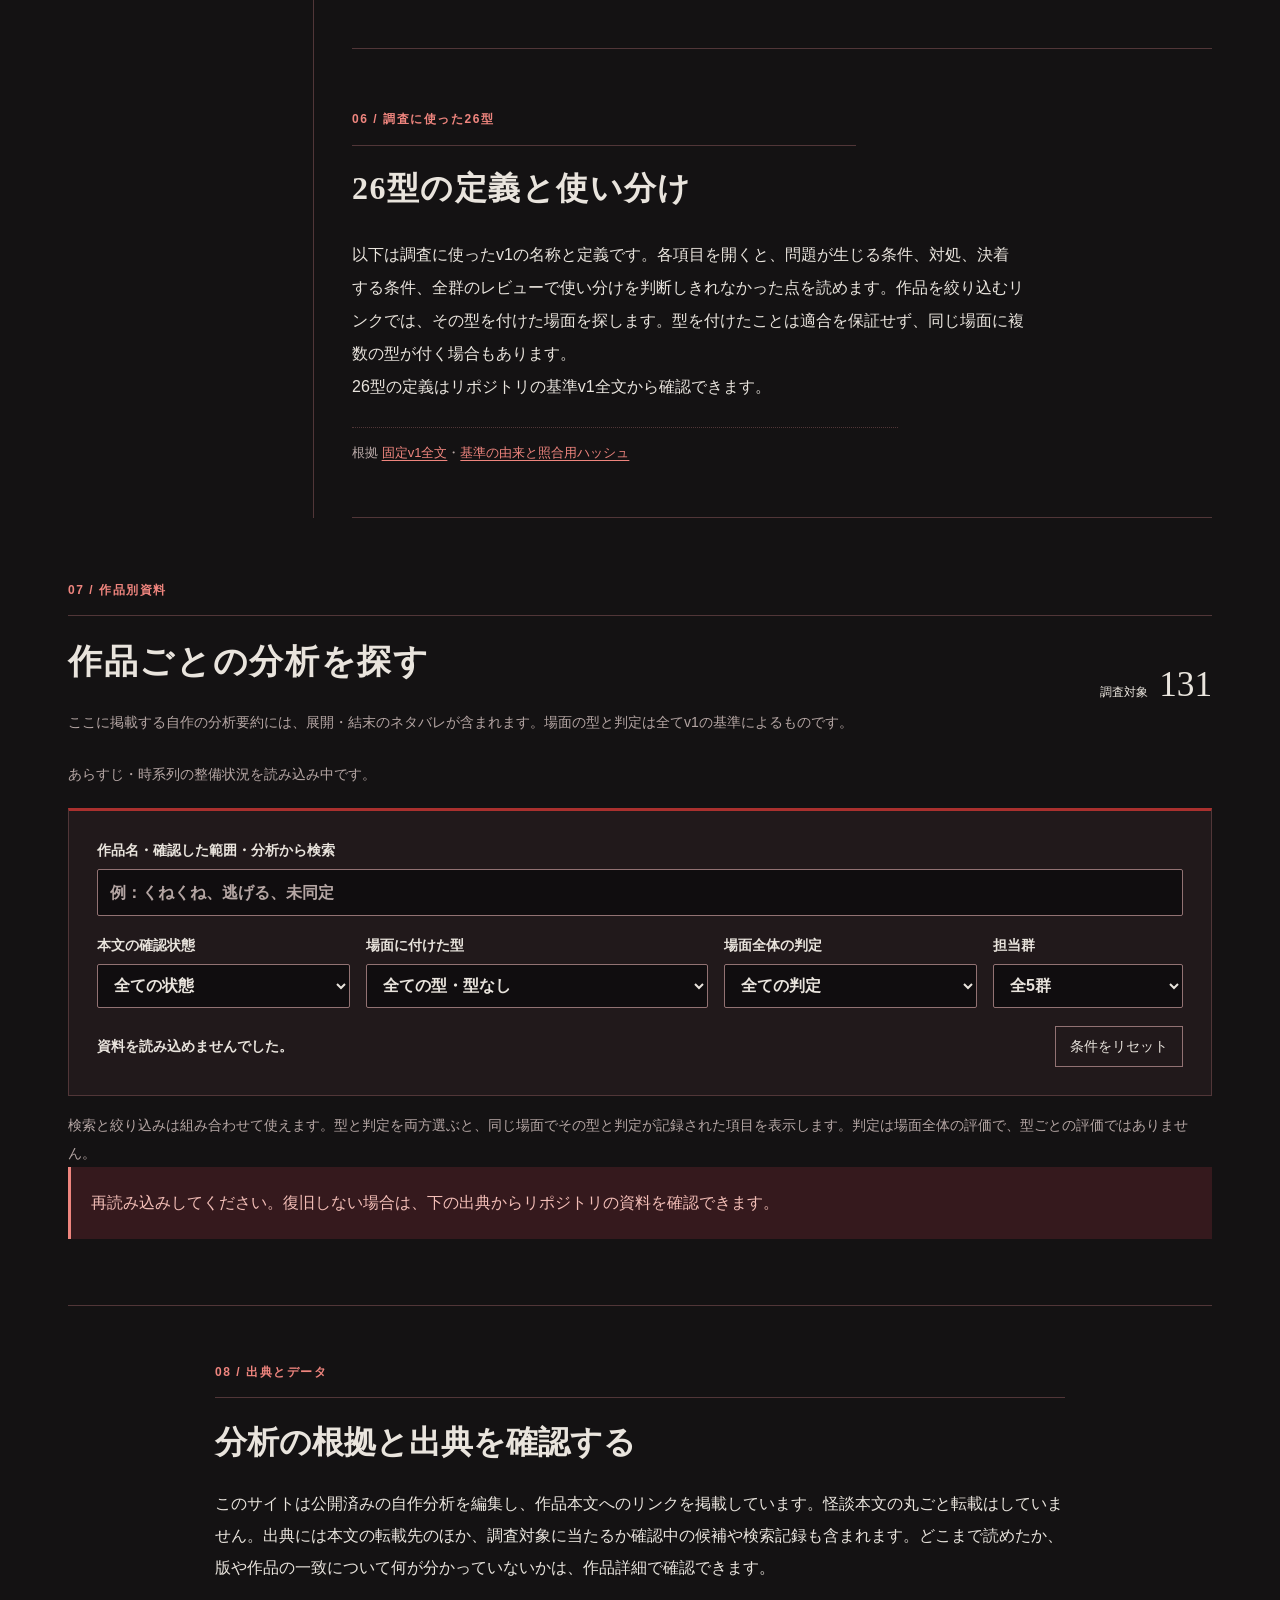
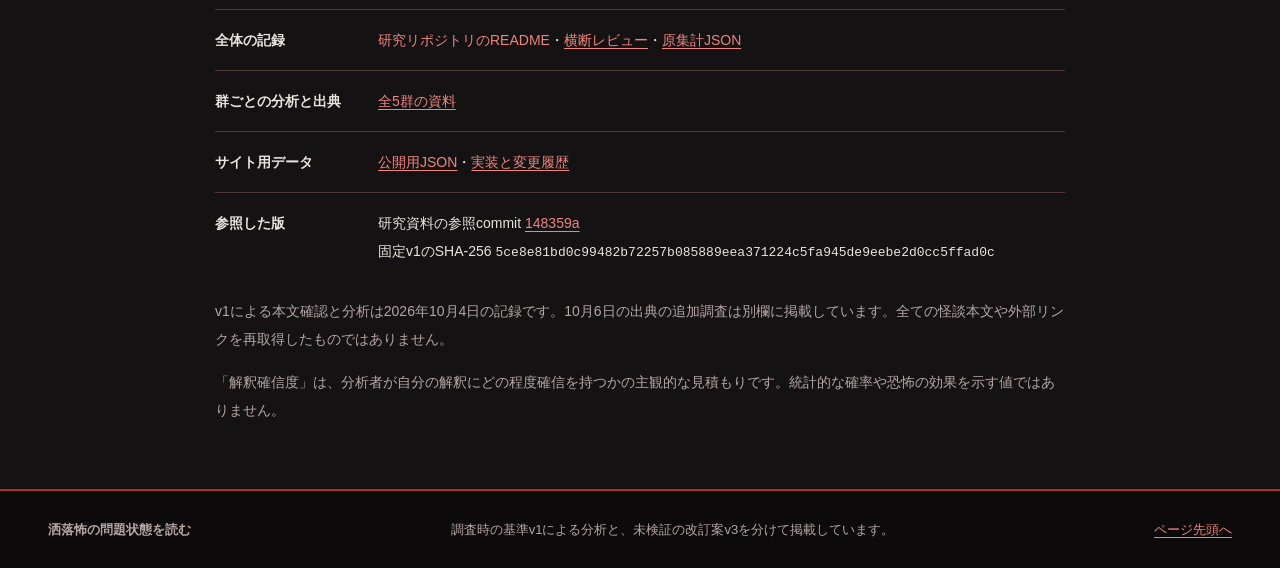
==== commit d1b4658f: "PoC: add spoiler synopses and vertical fear timelines for four stories" ====
--- a/site/index.html
+++ b/site/index.html
@@ -20,6 +20,11 @@
 </header>
 <main id="main">
 <div id="report">
+  <section class="poc-review" aria-label="あらすじと時系列のUIレビュー">
+    <p class="section-index">あらすじ・時系列 / UIレビュー用PoC</p>
+    <p>まず4作品で、あらすじの長さ、縦の流れ、恐怖と分類の対応をご確認ください。</p>
+    <nav class="poc-links" id="poc-links" aria-label="PoCの4作品"></nav>
+  </section>
   <section class="opening" aria-labelledby="title">
     <div class="opening-copy">
       <p class="eyebrow">探索型ホラーTRPGの場面づくりに向けた調査</p>
@@ -139,6 +144,7 @@
   <section id="catalogue" class="catalogue" aria-labelledby="catalogue-title">
     <p class="section-index">07 / 作品別資料</p>
     <div class="catalogue-heading"><div><h2 id="catalogue-title">作品ごとの分析を探す</h2><p>ここに掲載する自作の分析要約には、展開・結末のネタバレが含まれます。場面の型と判定は全てv1の基準によるものです。</p></div><span class="total-mark">調査対象 <b>131</b></span></div>
+    <p id="narrative-coverage" class="small-note" aria-live="polite">あらすじ・時系列の整備状況を読み込み中です。</p>
     <form id="filters" class="filters" role="search">
       <label class="search-label">作品名・確認した範囲・分析から検索<input type="search" id="query" name="q" placeholder="例：くねくね、逃げる、未同定" autocomplete="off"></label>
       <div class="selects">
--- a/site/styles.css
+++ b/site/styles.css
@@ -1,11 +1,515 @@
-:root{--ink:#172e35;--muted:#526268;--paper:#f8fafb;--line:#cad4d8;--accent:#146b76;--light:#e9f1f3;--partial:#bd9360;--missing:#c9ced1;--negative:#775c75;color-scheme:light;font-size:16px}
-*{box-sizing:border-box}html{scroll-behavior:smooth;scroll-padding-top:2rem}body{margin:0;background:var(--paper);color:var(--ink);font-family:-apple-system,BlinkMacSystemFont,"Hiragino Kaku Gothic ProN","Yu Gothic",Meiryo,sans-serif;line-height:1.9}a{color:var(--accent);text-underline-offset:.24em}a:hover{text-decoration-thickness:2px}button,input,select{font:inherit}button,a,input,select,summary{touch-action:manipulation}button{cursor:pointer}a:focus-visible,button:focus-visible,input:focus-visible,select:focus-visible,summary:focus-visible,[tabindex]:focus-visible{outline:3px solid #bc742b;outline-offset:4px}[hidden]{display:none!important}h1,h2,h3,p,dl,ol,ul,figure{margin:0}p+p{margin-top:1.2em}h1,h2,h3{font-family:"Hiragino Mincho ProN","Yu Mincho",YuMincho,Georgia,serif;line-height:1.55;font-weight:600}h1{font-size:clamp(2.15rem,4.5vw,3.65rem);letter-spacing:.04em}h2{font-size:clamp(1.5rem,2.5vw,2rem);margin-bottom:1.15rem}h3{font-size:1.22rem;margin-bottom:.5rem}section{scroll-margin-top:2rem}main{max-width:1240px;padding:0 48px;margin:auto}.skip{position:absolute;left:1rem;top:-90px;background:white;padding:.6rem;z-index:10}.skip:focus{top:1rem}.masthead{max-width:1440px;margin:auto;padding:24px 48px;display:flex;align-items:center;justify-content:space-between;gap:30px;border-bottom:1px solid var(--line)}.wordmark{color:var(--ink);font-size:1rem;font-weight:650;text-decoration:none}.wordmark span{display:block;font-size:.75rem;font-weight:400;color:var(--muted);letter-spacing:.12em}.masthead nav{display:flex;gap:24px;font-size:.875rem}.masthead nav a{text-decoration:none;color:var(--ink)}.opening{display:grid;grid-template-columns:1.55fr 1fr;gap:70px;padding:66px 0 62px;border-bottom:2px solid var(--ink)}.eyebrow,.section-index{font-size:.8rem;letter-spacing:.12em;font-weight:600}.eyebrow{margin-bottom:20px}.lead{font-size:1.09rem;margin-top:22px;max-width:38em}.opening-note{font-size:.9rem;color:var(--muted);max-width:39em}.primary-link{display:inline-block;background:var(--ink);color:white;padding:9px 21px;margin-top:26px;text-decoration:none;font-size:.9rem}.overview{border-left:1px solid var(--line);padding-left:32px}.large-number{font:400 5rem/1.05 Georgia,serif;font-variant-numeric:tabular-nums;letter-spacing:-.04em}.large-number span{font:400 .85rem/1.8 sans-serif;margin-left:16px;letter-spacing:0}.overview-numbers{display:flex;gap:20px;border-top:1px solid var(--line);border-bottom:1px solid var(--line);padding:13px 0;margin:22px 0 16px}.overview-numbers div{flex:1}.overview-numbers dt{font-size:.8rem;color:var(--muted)}.overview-numbers dd{margin:0;font:400 1.8rem/1.6 Georgia,serif}.overview>p:not(.large-number):not(.eyebrow){font-size:.875rem;color:var(--muted)}.overview-footer{padding-top:15px}.report-layout{display:grid;grid-template-columns:190px minmax(0,1fr);gap:64px}.contents{padding-top:48px;font-size:.875rem}.contents>p{font-weight:600;margin-bottom:14px}.contents ol{padding-left:1.4rem}.contents li{padding:6px 0}.contents a{color:var(--muted);text-decoration:none}.report-body{min-width:0}.report-body section{padding:48px 0;border-bottom:1px solid var(--line)}.section-index{color:var(--accent);margin-bottom:15px}.report-body p{max-width:48em}.reference{font-size:.8rem;color:var(--muted);margin-top:24px!important}.method-flow{display:flex;flex-wrap:wrap;border-block:1px solid var(--line);margin:24px 0;counter-reset:steps}.method-flow span{flex:1;padding:16px 6px;font-size:.8rem;counter-increment:steps}.method-flow span:before{content:counter(steps,decimal-leading-zero);display:block;font:1.1rem Georgia,serif;color:var(--accent);margin-bottom:3px}.notation{display:grid;grid-template-columns:1fr 1fr;gap:16px 26px;background:var(--light);padding:22px 26px;margin:24px 0}.notation dt{font-weight:600;font-size:.9rem}.notation dt span{display:inline-block;color:var(--accent);width:26px;font:600 1.2rem Georgia,serif}.notation dd{margin:4px 0 0 26px;font-size:.875rem}.count-figure{padding:22px 0;margin-top:20px}.count-figure figcaption{display:flex;justify-content:space-between;flex-wrap:wrap;gap:8px;font-size:.9rem}.count-figure figcaption>span{font-size:.8rem;color:var(--muted)}.stacked{display:flex;height:18px;margin:16px 0;gap:3px}.verified{background:var(--accent)}.partial{background:var(--partial)}.unverified{background:var(--missing)}.negative{background:var(--negative)}.legend{list-style:none;padding:0;display:flex;flex-wrap:wrap;gap:10px 28px;font-size:.875rem}.legend i{display:inline-block;width:10px;height:10px;margin-right:8px}.legend b{font:600 1.15rem Georgia,serif;margin-left:8px}.count-figure>p{font-size:.8rem;color:var(--muted);margin-top:13px}.table-scroll{overflow-x:auto;max-width:100%;margin-top:24px}table{width:100%;border-collapse:collapse;font-size:.875rem;line-height:1.8}caption{text-align:left;font-weight:600;margin-bottom:10px}th,td{text-align:left;border-bottom:1px solid var(--line);padding:10px 14px;vertical-align:top}thead{background:var(--light)}thead th{white-space:nowrap}tfoot{font-weight:600}tfoot th,tfoot td{border-top:2px solid var(--ink)}.example-row{display:grid;grid-template-columns:105px minmax(0,1fr);gap:18px;border-top:1px solid var(--line);padding:22px 0}.example-row:first-of-type{margin-top:25px}.example-row>span{font:400 .8rem/2.2 ui-monospace,monospace;color:var(--muted)}.example-row p{font-size:.94rem}.document-details{margin-top:26px;border-block:1px solid var(--line);padding:14px 0}.document-details summary{font-size:.9rem;cursor:pointer;font-weight:600}.document-details p{font-size:.875rem;margin-top:18px}.version-line{display:grid;grid-template-columns:repeat(3,1fr);gap:20px;margin:28px 0}.version-line>div{border-top:4px solid var(--ink);padding-top:13px}.version-line>div+div{border-color:var(--partial)}.version-line span{display:block;font-size:.78rem;color:var(--muted);margin-bottom:6px}.version-line strong{font-size:.9rem}.version-line p{font-size:.8rem;margin-top:8px}.type-group{margin-top:28px}.type-group>h3{font-family:inherit;font-size:1rem;letter-spacing:.04em;padding-bottom:10px;border-bottom:2px solid var(--ink)}.type-entry{border-bottom:1px solid var(--line);padding:11px 0}.type-entry summary{cursor:pointer;font-size:.9rem}.type-id{display:inline-block;font:600 .9rem/1.5 ui-monospace,monospace;width:34px;color:var(--accent)}.type-entry dl{margin:15px 0 20px 34px;font-size:.875rem}.type-entry dt{font-weight:600;margin-top:16px}.type-entry dd{margin:3px 0 0}.type-entry .type-search{display:inline-block;font-size:.8rem;margin-left:34px}.catalogue{padding:54px 0 62px;border-bottom:2px solid var(--ink)}.catalogue-heading{display:flex;justify-content:space-between;align-items:center;gap:20px;margin-bottom:24px}.catalogue-heading p{font-size:.875rem;color:var(--muted)}.total-mark{font-size:.78rem;white-space:nowrap}.total-mark b{font:400 2.2rem Georgia,serif;margin-left:8px}.filters{background:var(--light);padding:24px;line-height:1.7}.filters label{font-size:.8rem;font-weight:600;display:block}.filters input,.filters select{display:block;width:100%;min-height:44px;border:1px solid #8a9da5;background:#fff;color:var(--ink);border-radius:2px;padding:8px 10px;font-size:.9rem;margin-top:6px}.selects{display:grid;grid-template-columns:1fr 1.35fr 1fr .75fr;gap:16px;margin-top:18px}.filter-footer{display:flex;justify-content:space-between;align-items:center;gap:20px;margin-top:18px}.filter-footer p{font-size:.875rem;font-weight:600}.filter-footer button,.empty button{font-size:.875rem;border:1px solid #73868e;background:transparent;color:var(--ink);padding:8px 14px}.small-note{font-size:.8rem;color:var(--muted);margin-top:15px}.results-table{margin-top:26px}.results-table .work-col{width:42%}.results-table small{display:block;color:var(--muted);font-size:.75rem}.results-table th[scope=row]{font-weight:500}.results-table a{font-size:.94rem}.status{display:inline-block;font-size:.78rem;padding:1px 8px;border:1px solid var(--line);white-space:nowrap}.status.verified{color:#0c4d56;background:#e2eff1;border-color:#9bbcc2}.status.partial{color:#654320;background:#f2e9dc;border-color:#cbb294}.status.unverified{color:#4c565c;background:#eaedef;border-color:#b7c0c5}.tags{display:flex;flex-wrap:wrap;gap:4px}.tag{font:.75rem/1.7 ui-monospace,monospace;padding:0 5px;background:var(--light);color:var(--ink);text-decoration:none}.scene-count{color:var(--muted);font-size:.8rem}.empty{padding:44px 20px;text-align:center;border-bottom:1px solid var(--line)}.empty h3{font-family:inherit}.empty p{font-size:.9rem;color:var(--muted);margin:10px 0 20px}.sources{max-width:850px;margin:0 auto;padding:54px 0 65px}.source-list{margin-top:25px}.source-list>div{display:grid;grid-template-columns:145px 1fr;gap:18px;padding:16px 0;border-top:1px solid var(--line);font-size:.875rem}.source-list dt{font-weight:600}.source-list dd{margin:0;min-width:0}.hash{font-size:.73rem;overflow-wrap:anywhere}.work-detail{max-width:910px;margin:auto;padding:40px 0 65px}.back-link{font-size:.875rem;display:inline-block;margin-bottom:28px}.work-heading{border-bottom:2px solid var(--ink);padding-bottom:24px;margin-bottom:28px}.work-heading h1{font-size:clamp(1.7rem,3vw,2.4rem);margin:12px 0 20px;overflow-wrap:anywhere}.work-meta{display:flex;align-items:center;flex-wrap:wrap;gap:15px;font-size:.8rem;color:var(--muted)}.work-intro h2,.work-sources h2{font-family:inherit;font-size:1.2rem;margin-top:30px}.work-intro dl{font-size:.94rem}.work-intro dt{font-weight:600;margin-top:18px}.work-intro dd{margin:4px 0 0}.scenes-heading{font-family:inherit;margin:46px 0 22px;font-size:1.4rem}.scene{border-top:1px solid var(--line);padding:25px 0 30px}.scene-header{display:flex;flex-wrap:wrap;align-items:center;gap:15px;font-size:.8rem;margin-bottom:15px}.scene-header strong{font:500 .8rem ui-monospace,monospace}.fit{border-left:3px solid var(--accent);padding-left:8px}.fit[data-fit="部分適合"]{border-color:var(--partial)}.fit[data-fit="不適合"]{border-color:var(--negative)}.fit[data-fit="本文不足"]{border-color:var(--missing)}.scene>p{font-size:1rem}.scene .notation{margin:20px 0;padding:18px 22px;gap:14px 22px}.scene .notation dt{font-size:.8rem}.scene .notation dd{font-size:.875rem}.scene-analysis{font-size:.875rem}.scene-analysis dt{font-weight:600;margin-top:17px}.scene-analysis dd{margin:4px 0 0;white-space:pre-line}.scene-more{margin-top:18px;font-size:.875rem}.scene-more summary{cursor:pointer;color:var(--accent)}.scene-source-list{font-size:.8rem;color:var(--muted);margin-top:18px!important}.source-entry{padding:22px 0;border-top:1px solid var(--line);font-size:.875rem;overflow-wrap:anywhere}.source-entry h3{font-family:inherit;font-size:.95rem}.source-entry dl{margin-top:15px}.source-entry dt{font-weight:600;display:inline}.source-entry dd{display:inline;margin-left:8px}.source-entry dl>div{margin-top:6px}.source-entry>p{margin-top:8px}.loading{padding:20px 0;color:var(--muted);font-size:.9rem}.error{background:#f1e4e4;padding:20px;color:#643b3b}footer{max-width:1440px;margin:auto;border-top:1px solid var(--line);padding:26px 48px;display:flex;justify-content:space-between;flex-wrap:wrap;gap:12px;font-size:.75rem;color:var(--muted)}footer>span{font-weight:600}footer p{margin:0}
-.sr-only{position:absolute;width:1px;height:1px;padding:0;margin:-1px;overflow:hidden;clip:rect(0,0,0,0);white-space:nowrap;border:0}.selects>label{min-width:0}
-.work-tracking{margin-top:36px;padding:26px 0;border-block:1px solid var(--line);overflow-wrap:anywhere}.work-tracking h2{font-family:inherit;font-size:1.3rem}.work-tracking h3{font-family:inherit;font-size:1rem;margin-top:26px}.tracking-record,.transition-record{margin-top:18px;padding:18px 22px;background:var(--light);font-size:.875rem}.tracking-record h4{font-size:.95rem;margin:0}.tracking-record .small-note{margin-top:6px}.work-tracking .tags .tag{background:var(--paper)}
-@media(min-width:1000px){.contents ol{position:sticky;top:25px}.results-table td:last-child{min-width:185px}}
-@media(max-width:900px){main{padding:0 28px}.masthead{padding:20px 28px;gap:20px}.masthead nav{gap:14px}.opening{gap:35px;padding:45px 0}.report-layout{grid-template-columns:1fr;gap:0}.contents{padding:23px 0;border-bottom:1px solid var(--line)}.contents>p{display:none}.contents ol{display:flex;flex-wrap:wrap;gap:8px 26px;list-style:none;padding:0}.contents li{padding:0}.report-body section{padding:40px 0}.selects{grid-template-columns:1fr 1fr}.source-list>div{grid-template-columns:120px 1fr}}
-@media(max-width:600px){html{scroll-padding-top:1rem}main{padding:0 20px}.masthead{padding:18px 20px;display:block}.masthead nav{margin-top:16px;gap:22px;font-size:.8rem;flex-wrap:wrap}.wordmark span{font-size:.75rem}.opening{grid-template-columns:1fr;gap:34px;padding:34px 0}.eyebrow{font-size:.75rem}.opening h1{font-size:2.3rem}.lead{font-size:1rem;line-height:2}.overview{border-left:0;border-top:1px solid var(--line);padding:24px 0 0}.overview .eyebrow{margin-bottom:15px}.large-number{font-size:4.4rem}.overview-numbers{margin:18px 0 12px}.overview-footer{padding-top:6px}.contents ol{gap:8px 21px;font-size:.8rem}.section-index{font-size:.75rem}.notation{grid-template-columns:1fr;padding:20px;gap:17px}.notation dd{margin-top:1px}.method-flow span{min-width:50%}.count-figure figcaption{display:block}.count-figure figcaption>span{display:block;margin-top:3px}.legend{gap:8px 18px}.legend b{margin-left:4px}.table-scroll table{min-width:520px}.example-row{grid-template-columns:1fr;gap:5px}.version-line{grid-template-columns:1fr;gap:22px}.version-line p{font-size:.875rem}.version-line strong{font-size:1rem}.catalogue-heading{display:block}.total-mark{display:none}.filters{padding:18px}.selects{gap:14px 10px;grid-template-columns:1fr 1fr}.selects select{font-size:.8rem;padding-left:5px;padding-right:5px}.selects label{font-size:.75rem}.filter-footer{align-items:flex-start;gap:10px}.filter-footer p{font-size:.8rem}.filter-footer button{font-size:.75rem;padding:7px 10px;white-space:nowrap}.results-table thead{display:none}.results-table,.results-table tbody,.results-table tr,.results-table th,.results-table td{display:block}.results-table tr{border-bottom:1px solid var(--line);padding:18px 0;position:relative}.results-table td,.results-table th{border:0;padding:3px 0}.results-table .work-col{width:auto;padding-right:82px}.results-table td:nth-child(2){position:absolute;right:0;top:18px}.results-table td:last-child{font-size:.8rem}.results-table th small{margin-top:4px}.source-list>div{grid-template-columns:1fr;gap:4px}.work-detail{padding-top:25px}.work-heading h1{font-size:1.9rem}.scene .notation{grid-template-columns:1fr;padding:18px}.source-entry dl>div{margin-top:10px}.source-entry dt,.source-entry dd{display:block}.source-entry dd{margin:0}footer{padding:25px 20px;display:block}footer p{margin:8px 0}}
-@media(prefers-reduced-motion:reduce){html{scroll-behavior:auto}}
-@media print{.masthead nav,.contents,.filters,.primary-link,footer,.back-link{display:none}.opening{padding:20px 0}.report-layout{display:block}main{max-width:none;padding:0}body{background:white;font-size:11pt}.report-body section{break-inside:avoid}details:not([open]){display:none}a{color:inherit}.catalogue{display:none}}
+:root{--ink:#e9e4dd;--muted:#b5a6a4;--paper:#141213;--line:#513638;--accent:#ef857e;--light:#21191b;--verified:#a6b8a7;--partial:#c4a16b;--missing:#90999a;--negative:#ba8fa5;--blood:#aa302e;--control-line:#927273;--focus:#f19088;--cover-ink:#f2e6df;--cover-muted:#c5b6b0;--sans:-apple-system,BlinkMacSystemFont,"Hiragino Kaku Gothic ProN","Yu Gothic",Meiryo,sans-serif;--serif:"Hiragino Mincho ProN","Yu Mincho",YuMincho,Georgia,serif;color-scheme:dark;font-size:16px}
+*{box-sizing:border-box}
+html{scroll-behavior:smooth;scroll-padding-top:2rem}
+body{margin:0;background:var(--paper);color:var(--ink);font-family:var(--sans);line-height:2}
+a{color:var(--accent);text-underline-offset:.24em}
+a:hover{text-decoration-thickness:2px}
+button,input,select{font:inherit}
+button,a,input,select,summary{touch-action:manipulation}
+button{cursor:pointer}
+a:focus-visible,button:focus-visible,input:focus-visible,select:focus-visible,summary:focus-visible,[tabindex]:focus-visible{outline:3px solid var(--focus);outline-offset:4px}
+[hidden]{display:none!important}
+h1,h2,h3,p,dl,ol,ul,figure{margin:0}
+p+p{margin-top:1.2em}
+h1,h2,h3{font-family:var(--serif);line-height:1.65;font-weight:600}
+h1{font-size:clamp(2.15rem,4.5vw,3.65rem);letter-spacing:.07em;font-weight:500}
+h2{font-size:clamp(1.5rem,2.5vw,2rem);margin-bottom:1.15rem}
+h3{font-size:1.22rem;margin-bottom:.5rem}
+section{scroll-margin-top:2rem}
+main{max-width:1240px;padding:0 48px;margin:auto}
+.skip{position:absolute;left:1rem;top:-90px;background:var(--light);color:var(--ink);padding:.6rem;z-index:10}
+.skip:focus{top:1rem}
+.masthead{max-width:1440px;margin:auto;padding:24px 48px;display:flex;align-items:center;justify-content:space-between;gap:30px;border-bottom:1px solid var(--line)}
+.wordmark{color:var(--ink);font-family:var(--serif);font-size:1.05rem;font-weight:600;letter-spacing:.06em;text-decoration:none}
+.wordmark span{display:block;font-family:var(--sans);font-size:.8125rem;font-weight:400;color:var(--muted);letter-spacing:.12em}
+.masthead nav{display:flex;gap:24px;font-size:.875rem}
+.masthead nav a{text-decoration:none;color:var(--ink)}
+.opening{display:grid;grid-template-columns:1.55fr 1fr;gap:64px;padding:72px 0 64px;border-bottom:1px solid var(--line)}
+.eyebrow,.section-index{font-size:.875rem;letter-spacing:.12em;font-weight:600}
+.eyebrow{margin-bottom:20px}
+.lead{font-size:1.09rem;margin-top:22px;max-width:38em}
+.opening-note{font-size:.9rem;color:var(--muted);max-width:39em}
+.primary-link{display:inline-block;background:var(--blood);color:var(--cover-ink);border:1px solid #e66c63;padding:11px 24px;margin-top:28px;text-decoration:none;font-size:.9375rem}
+.overview{align-self:start;background:var(--light);border-top:2px solid var(--blood);padding:26px 28px 28px}
+.large-number{font:400 5rem/1.05 Georgia,serif;font-variant-numeric:tabular-nums;letter-spacing:-.04em}
+.large-number span{font:400 .875rem/1.8 var(--sans);margin-left:16px;letter-spacing:0}
+.overview-numbers{display:flex;gap:20px;border-top:1px solid var(--line);border-bottom:1px solid var(--line);padding:13px 0;margin:22px 0 16px}
+.overview-numbers div{flex:1}
+.overview-numbers dt{font-size:.875rem;color:var(--muted)}
+.overview-numbers dd{margin:0;font:400 1.8rem/1.6 Georgia,serif}
+.overview>p:not(.large-number):not(.eyebrow){font-size:.875rem;color:var(--muted)}
+.overview-footer{padding-top:16px;border-top:1px solid var(--line)}
+.report-layout{display:grid;grid-template-columns:190px minmax(0,1fr);gap:64px}
+.contents{padding-top:48px;font-size:.875rem}
+.contents>p{font-weight:600;margin-bottom:14px}
+.contents ol{padding-left:1.4rem}
+.contents li{padding:6px 0}
+.contents a{color:var(--muted);text-decoration:none}
+.report-body{min-width:0}
+.report-body section{padding:56px 0;border-bottom:1px solid var(--line)}
+.section-index{color:var(--accent);margin-bottom:15px}
+.report-body p{max-width:42em}
+.reference{font-size:.875rem;color:var(--muted);margin-top:24px!important}
+.method-flow{display:flex;flex-wrap:wrap;border-block:1px solid var(--line);margin:24px 0;counter-reset:steps}
+.method-flow span{flex:1;padding:18px 10px;font-size:.875rem;counter-increment:steps}
+.method-flow span:before{content:counter(steps,decimal-leading-zero);display:block;font:1.1rem Georgia,serif;color:var(--accent);margin-bottom:3px}
+.notation{display:grid;grid-template-columns:1fr 1fr;gap:18px 26px;background:var(--light);border-left:2px solid var(--blood);padding:24px 26px;margin:24px 0}
+.notation dt{font-weight:600;font-size:.9rem}
+.notation dt span{display:inline-block;color:var(--accent);width:26px;font:600 1.2rem Georgia,serif}
+.notation dd{margin:4px 0 0 26px;font-size:.875rem}
+.count-figure{padding:22px 0;margin-top:20px}
+.count-figure figcaption{display:flex;justify-content:space-between;flex-wrap:wrap;gap:8px;font-size:.9rem}
+.count-figure figcaption>span{font-size:.875rem;color:var(--muted)}
+.stacked{display:flex;height:18px;margin:16px 0;gap:3px}
+.verified{background:var(--verified)}
+.partial{background:var(--partial)}
+.unverified{background:var(--missing)}
+.negative{background:var(--negative)}
+.legend{list-style:none;padding:0;display:flex;flex-wrap:wrap;gap:10px 28px;font-size:.875rem}
+.legend i{display:inline-block;width:10px;height:10px;margin-right:8px}
+.legend b{font:600 1.15rem Georgia,serif;margin-left:8px}
+.count-figure>p{font-size:.875rem;color:var(--muted);margin-top:13px}
+.table-scroll{overflow-x:auto;max-width:100%;margin-top:24px}
+table{width:100%;border-collapse:collapse;font-size:.875rem;line-height:1.8}
+caption{text-align:left;font-weight:600;margin-bottom:10px}
+th,td{text-align:left;border-bottom:1px solid var(--line);padding:10px 14px;vertical-align:top}
+thead{background:var(--light)}
+thead th{white-space:nowrap}
+tfoot{font-weight:600}
+tfoot th,tfoot td{border-top:2px solid var(--ink)}
+.example-row{display:grid;grid-template-columns:105px minmax(0,1fr);gap:18px;border-top:1px solid var(--line);padding:22px 0}
+.example-row:first-of-type{margin-top:25px}
+.example-row>span{font:400 .8rem/2.2 ui-monospace,monospace;color:var(--muted)}
+.example-row p{font-size:.94rem}
+.document-details{margin-top:26px;border-block:1px solid var(--line);padding:14px 0}
+.document-details summary{font-size:.9rem;cursor:pointer;font-weight:600}
+.document-details p{font-size:.875rem;margin-top:18px}
+.version-line{display:grid;grid-template-columns:repeat(3,1fr);gap:20px;margin:28px 0}
+.version-line>div{border-top:4px solid var(--ink);padding-top:13px}
+.version-line>div+div{border-color:var(--partial)}
+.version-line span{display:block;font-size:.875rem;color:var(--muted);margin-bottom:6px}
+.version-line strong{font-size:.9rem}
+.version-line p{font-size:.875rem;margin-top:8px}
+.type-group{margin-top:28px}
+.type-group>h3{font-family:inherit;font-size:1rem;letter-spacing:.04em;padding-bottom:10px;border-bottom:2px solid var(--ink)}
+.type-entry{border-bottom:1px solid var(--line);padding:0}
+.type-entry summary{cursor:pointer;font-size:.9375rem;min-height:44px;padding:12px 0}
+.type-id{display:inline-block;font:600 .9rem/1.5 ui-monospace,monospace;width:34px;color:var(--accent)}
+.type-entry dl{margin:15px 0 20px 34px;font-size:.875rem}
+.type-entry dt{font-weight:600;margin-top:16px}
+.type-entry dd{margin:3px 0 0}
+.type-entry .type-search{display:inline-block;font-size:.875rem;margin-left:34px}
+.catalogue{padding:60px 0 64px;border-bottom:1px solid var(--line)}
+.catalogue-heading{display:flex;justify-content:space-between;align-items:center;gap:20px;margin-bottom:24px}
+.catalogue-heading p{font-size:.875rem;color:var(--muted)}
+.total-mark{font-size:.78rem;white-space:nowrap}
+.total-mark b{font:400 2.2rem Georgia,serif;margin-left:8px}
+.filters{background:var(--light);border:1px solid var(--line);border-top:2px solid var(--blood);padding:26px;line-height:1.7}
+.filters label{font-size:.875rem;font-weight:600;display:block}
+.filters input,.filters select{display:block;width:100%;min-height:44px;border:1px solid var(--control-line);background:var(--paper);color:var(--ink);border-radius:2px;padding:9px 12px;font-size:1rem;margin-top:6px}
+.selects{display:grid;grid-template-columns:1fr 1.35fr 1fr .75fr;gap:16px;margin-top:18px}
+.filter-footer{display:flex;justify-content:space-between;align-items:center;gap:20px;margin-top:18px}
+.filter-footer p{font-size:.875rem;font-weight:600}
+.filter-footer button,.empty button{font-size:.875rem;border:1px solid var(--control-line);background:transparent;color:var(--ink);padding:8px 14px}
+.small-note{font-size:.875rem;color:var(--muted);margin-top:15px}
+.results-table{margin-top:26px}
+.results-table .work-col{width:42%}
+.results-table small{display:block;color:var(--muted);font-size:.8125rem}
+.results-table th[scope=row]{font-weight:500}
+.results-table a{font-size:.94rem}
+.status{display:inline-block;font-size:.8125rem;padding:1px 8px;border:1px solid var(--line);white-space:nowrap}
+.status.verified{color:#c2d8c4;background:#1b2b21;border-color:#657d69}
+.status.partial{color:#e2c38e;background:#30261c;border-color:#9b8157}
+.status.unverified{color:#c5c9c9;background:#252728;border-color:#73797b}
+.tags{display:flex;flex-wrap:wrap;gap:4px}
+.tag{font:.8125rem/1.7 ui-monospace,monospace;padding:1px 7px;border:1px solid var(--line);background:var(--light);color:var(--ink);text-decoration:none}
+.scene-count{color:var(--muted);font-size:.8rem}
+.empty{padding:44px 20px;text-align:center;border-bottom:1px solid var(--line)}
+.empty h3{font-family:inherit}
+.empty p{font-size:.9rem;color:var(--muted);margin:10px 0 20px}
+.sources{max-width:850px;margin:0 auto;padding:54px 0 65px}
+.source-list{margin-top:25px}
+.source-list>div{display:grid;grid-template-columns:145px 1fr;gap:18px;padding:16px 0;border-top:1px solid var(--line);font-size:.875rem}
+.source-list dt{font-weight:600}
+.source-list dd{margin:0;min-width:0}
+.hash{font-size:.8125rem;overflow-wrap:anywhere}
+.work-detail{max-width:850px;margin:auto;padding:40px 0 65px}
+.back-link{font-size:.875rem;display:inline-block;margin-bottom:28px}
+.work-heading{border-bottom:1px solid var(--line);padding-bottom:24px;margin-bottom:28px}
+.work-heading h1{font-size:clamp(1.7rem,3vw,2.4rem);margin:12px 0 20px;overflow-wrap:anywhere}
+.work-meta{display:flex;align-items:center;flex-wrap:wrap;gap:15px;font-size:.8rem;color:var(--muted)}
+.work-narrative{margin:0 0 36px;overflow-wrap:anywhere}
+.narrative-heading{display:flex;align-items:baseline;justify-content:space-between;gap:16px;flex-wrap:wrap}
+.narrative-state{font-size:.8125rem;color:var(--verified)}
+.work-narrative h2{font-size:1.5rem;margin-bottom:16px}
+.story-summary{font-family:var(--serif);font-size:1.08rem;line-height:2.2;max-width:40em}
+.story-summary p+p{margin-top:.75em}
+.narrative-notes{margin-top:24px;padding:14px 18px;border:1px solid var(--line);font-size:.875rem}
+.narrative-notes summary,.timeline-evidence summary{cursor:pointer;min-height:32px}
+.narrative-notes p,.narrative-notes ul{margin-top:12px}
+.narrative-notes ul{padding-left:1.4em}
+.narrative-source{margin-top:18px;padding-top:14px;border-top:1px solid var(--line)}
+.narrative-pending{border-left:3px solid var(--partial);padding:20px 24px;background:var(--light)}
+.narrative-jump{display:inline-block;margin-top:16px;font-size:.875rem}
+.timeline-heading{margin-top:38px;padding-top:28px;border-top:1px solid var(--line)}
+.timeline-heading>p{font-size:.94rem}
+.narrative-order{color:var(--muted)}
+.timeline-thread{margin-top:28px}
+.timeline-thread h3{font-family:var(--sans);font-size:1.02rem}
+.timeline-thread>.small-note{margin-top:4px}
+.story-timeline{list-style:none;padding:0;margin-top:18px}
+.timeline-step{position:relative;padding-left:48px}
+.timeline-number{position:absolute;left:0;top:18px;font:1.05rem/1.8 Georgia,serif;color:var(--accent)}
+.timeline-card{padding:20px 24px;background:var(--light);border:1px solid var(--line);border-top:2px solid var(--control-line);min-width:0}
+.timeline-time{display:flex;align-items:baseline;flex-wrap:wrap;gap:6px 14px;font-size:.8125rem;color:var(--muted)}
+.fact-kind{color:var(--ink);border-bottom:1px dotted var(--control-line)}
+.timeline-card h4{font-family:var(--serif);font-size:1.15rem;margin:8px 0 10px}
+.timeline-card p{font-size:.94rem}
+.timeline-card .timeline-time{font-size:.8125rem}
+.timeline-event{max-width:40em}
+.timeline-fears{border-left:2px solid var(--accent);margin-top:20px;padding-left:18px}
+.timeline-fear+.timeline-fear{margin-top:20px;padding-top:16px;border-top:1px solid var(--line)}
+.timeline-fear h5{font-size:.8125rem;color:var(--accent);margin:0 0 4px}
+.timeline-types{display:flex;gap:6px;flex-wrap:wrap;margin:10px 0}
+.timeline-type{border:1px solid var(--control-line);padding:4px 9px;text-decoration:none;font-size:.8125rem;color:var(--ink);line-height:1.8}
+.timeline-card .timeline-basis,.timeline-card .timeline-scene,.timeline-card .timeline-context{font-size:.8125rem;color:var(--muted);margin-top:10px}
+.timeline-evidence{font-size:.8125rem;margin-top:14px}
+.timeline-evidence p{font-size:.8125rem;margin-top:8px}
+.timeline-arrow{display:block;width:30px;text-align:center;font-size:1.5rem;color:var(--accent);margin:8px 0 8px -48px;line-height:1.4}
+.work-original-analysis{margin-top:24px}
+#narrative-coverage{margin-bottom:20px}
+@media(max-width:600px){
+  .timeline-step{padding-left:28px}
+  .timeline-number{font-size:.85rem}
+  .timeline-card{padding:16px 14px}
+  .timeline-fears{padding-left:12px}
+  .timeline-arrow{width:22px;margin-left:-28px}
+  .story-summary{font-size:1rem}
+  .narrative-notes{padding:12px 14px}
+  .narrative-pending{padding:18px 16px}
+}
+.work-intro h2,.work-sources h2{font-family:inherit;font-size:1.2rem;margin-top:30px}
+.work-intro dl{font-size:.94rem}
+.work-intro dt{font-weight:600;margin-top:18px}
+.work-intro dd{margin:4px 0 0}
+.scenes-heading{font-family:inherit;margin:46px 0 22px;font-size:1.4rem}
+.scene{border-top:1px solid var(--line);padding:25px 0 30px}
+.scene-header{display:flex;flex-wrap:wrap;align-items:center;gap:15px;font-size:.8rem;margin-bottom:15px}
+.scene-header strong{font:500 .8rem ui-monospace,monospace}
+.fit{border-left:3px solid var(--verified);padding-left:8px}
+.fit[data-fit="部分適合"]{border-color:var(--partial)}
+.fit[data-fit="不適合"]{border-color:var(--negative)}
+.fit[data-fit="本文不足"]{border-color:var(--missing)}
+.scene>p{font-size:1rem}
+.scene .notation{margin:20px 0;padding:18px 22px;gap:14px 22px}
+.scene .notation dt{font-size:.875rem}
+.scene .notation dd{font-size:.875rem}
+.scene-analysis{font-size:.875rem}
+.scene-analysis dt{font-weight:600;margin-top:17px}
+.scene-analysis dd{margin:4px 0 0;white-space:pre-line}
+.scene-more{margin-top:18px;font-size:.875rem}
+.scene-more summary{cursor:pointer;color:var(--accent)}
+.scene-source-list{font-size:.875rem;color:var(--muted);margin-top:18px!important}
+.source-entry{padding:22px 0;border-top:1px solid var(--line);font-size:.875rem;overflow-wrap:anywhere}
+.source-entry h3{font-family:inherit;font-size:.95rem}
+.source-entry dl{margin-top:15px}
+.source-entry dt{font-weight:600;display:inline}
+.source-entry dd{display:inline;margin-left:8px}
+.source-entry dl>div{margin-top:6px}
+.source-entry>p{margin-top:8px}
+.loading{padding:20px 0;color:var(--muted);font-size:.9rem}
+.error{background:#35191d;border-left:3px solid var(--accent);padding:20px;color:#f3beb7}
+footer{max-width:1440px;margin:auto;border-top:1px solid var(--line);padding:26px 48px;display:flex;justify-content:space-between;flex-wrap:wrap;gap:12px;font-size:.8125rem;color:var(--muted)}
+footer>span{font-weight:600}
+footer p{margin:0}
+.sr-only{position:absolute;width:1px;height:1px;padding:0;margin:-1px;overflow:hidden;clip:rect(0,0,0,0);white-space:nowrap;border:0}
+.selects>label{min-width:0}
+.work-tracking{margin-top:36px;padding:26px 0;border-block:1px solid var(--line);overflow-wrap:anywhere}
+.work-tracking h2{font-family:inherit;font-size:1.3rem}
+.work-tracking h3{font-family:inherit;font-size:1rem;margin-top:26px}
+.tracking-record,.transition-record{margin-top:18px;padding:18px 22px;background:var(--light);font-size:.875rem}
+.tracking-record h4{font-size:.95rem;margin:0}
+.tracking-record .small-note{margin-top:6px}
+.work-tracking .tags .tag{background:var(--paper)}
+@media(min-width:1000px){.contents ol{position:sticky;top:25px}
+.results-table td:last-child{min-width:185px}
+}
+@media(max-width:900px){main{padding:0 28px}
+.masthead{padding:20px 28px;gap:20px}
+.masthead nav{gap:14px}
+.opening{gap:35px;padding:45px 0}
+.report-layout{grid-template-columns:1fr;gap:0}
+.contents{padding:23px 0;border-bottom:1px solid var(--line)}
+.contents>p{display:none}
+.contents ol{display:flex;flex-wrap:wrap;gap:8px 26px;list-style:none;padding:0}
+.contents li{padding:0}
+.report-body section{padding:40px 0}
+.selects{grid-template-columns:1fr 1fr}
+.source-list>div{grid-template-columns:120px 1fr}
+}
+@media(max-width:600px){html{scroll-padding-top:1rem}
+main{padding:0 20px}
+.masthead{padding:18px 20px;display:block}
+.masthead nav{margin-top:16px;gap:22px;font-size:.8rem;flex-wrap:wrap}
+.wordmark span{font-size:.75rem}
+.opening{grid-template-columns:1fr;gap:34px;padding:34px 0}
+.eyebrow{font-size:.8125rem}
+.opening h1{font-size:clamp(1.85rem,8.6vw,2.3rem)}
+.lead{font-size:1rem;line-height:2}
+.overview{padding:24px}
+.overview .eyebrow{margin-bottom:15px}
+.large-number{font-size:4.4rem}
+.overview-numbers{margin:18px 0 12px}
+.overview-footer{padding-top:6px}
+.contents ol{gap:8px 21px;font-size:.875rem}
+.section-index{font-size:.8125rem}
+.notation{grid-template-columns:1fr;padding:20px;gap:17px}
+.notation dd{margin-top:1px}
+.method-flow span{min-width:50%}
+.count-figure figcaption{display:block}
+.count-figure figcaption>span{display:block;margin-top:3px}
+.legend{gap:8px 18px}
+.legend b{margin-left:4px}
+.table-scroll table{min-width:520px}
+.example-row{grid-template-columns:1fr;gap:5px}
+.version-line{grid-template-columns:1fr;gap:22px}
+.version-line p{font-size:.875rem}
+.version-line strong{font-size:1rem}
+.catalogue-heading{display:block}
+.total-mark{display:none}
+.filters{padding:18px}
+.selects{gap:14px 10px;grid-template-columns:1fr 1fr}
+.selects select{font-size:1rem;padding-left:10px;padding-right:10px}
+.selects label{font-size:.875rem}
+.filter-footer{align-items:flex-start;flex-wrap:wrap;gap:12px}
+.filter-footer p{font-size:.875rem}
+.filter-footer button{font-size:.875rem;min-height:44px;padding:8px 12px;white-space:nowrap}
+.results-table thead{display:none}
+.results-table,.results-table tbody,.results-table tr,.results-table th,.results-table td{display:block}
+.results-table tr{border-bottom:1px solid var(--line);padding:18px 0;position:relative}
+.results-table td,.results-table th{border:0;padding:3px 0}
+.results-table .work-col{width:auto;padding-right:100px}
+.results-table td:nth-child(2){position:absolute;right:0;top:18px}
+.results-table td:last-child{font-size:.8rem}
+.results-table th small{margin-top:4px}
+.source-list>div{grid-template-columns:1fr;gap:4px}
+.work-detail{padding-top:25px}
+.work-heading h1{font-size:clamp(1.6rem,7.5vw,1.9rem)}
+.scene .notation{grid-template-columns:1fr;padding:18px}
+.source-entry dl>div{margin-top:10px}
+.source-entry dt,.source-entry dd{display:block}
+.source-entry dd{margin:0}
+footer{padding:25px 20px;display:block}
+footer p{margin:8px 0}
+}
+@media(prefers-reduced-motion:reduce){html{scroll-behavior:auto}
+}
+@media print{
+:root{--ink:#17211c;--muted:#4e5752;--paper:#fff;--line:#ccd2ce;--accent:#733b34;--light:#f1f3f1;--verified:#365e4e;--partial:#99753f;--missing:#78817b;--negative:#75536e;--blood:#733b34;color-scheme:light}
+.status,.error{color:var(--ink);background:white;border-color:var(--line)}
+.masthead nav,.contents,.filters,.primary-link,footer,.back-link{display:none}
+.opening{padding:20px 0}
+.report-layout{display:block}
+main{max-width:none;padding:0}
+body{background:white;font-size:11pt}
+.report-body section{break-inside:avoid}
+details:not([open]){display:none}
+a{color:inherit}
+.catalogue{display:none}
+}
 
-.work-followup{margin-top:36px;padding:26px 0;border-block:2px solid var(--partial);overflow-wrap:anywhere}.work-followup h2{font-family:inherit;font-size:1.3rem}.work-followup>p{margin-top:15px}.followup-state{font-weight:600;color:var(--ink)}.followup-table small{display:block;color:var(--muted);font-size:.75rem}.followup-table th[scope=row]{font-weight:500}.followup-table td{white-space:nowrap}.followup-observation summary{overflow-wrap:anywhere}
+.work-followup{margin-top:36px;padding:26px 0;border-block:2px solid var(--partial);overflow-wrap:anywhere}
+.work-followup h2{font-family:inherit;font-size:1.3rem}
+.work-followup>p{margin-top:15px}
+.followup-state{font-weight:600;color:var(--ink)}
+.followup-table small{display:block;color:var(--muted);font-size:.8125rem}
+.followup-table th[scope=row]{font-weight:500}
+.followup-table td{white-space:nowrap}
+.followup-observation summary{overflow-wrap:anywhere}
+
+/* Keep the book-cover composition and use black surfaces with red accents. */
+.masthead{background:#0d0a0b;color:var(--cover-ink);border-bottom:1px solid #662d31;padding-block:18px;flex-wrap:wrap}
+.masthead .wordmark,.masthead nav a{color:var(--cover-ink)}
+.masthead .wordmark{font-size:1.125rem;letter-spacing:.1em}
+.masthead .wordmark span{color:var(--cover-muted);font-size:.75rem;margin-top:4px}
+.masthead nav a{display:inline-block;padding:8px 0}
+.masthead nav a:hover{color:var(--accent);text-decoration:underline}
+.opening{position:relative;display:grid;grid-template-columns:1fr;gap:46px;margin-inline:-48px;padding:56px 48px 0;border:0;background:linear-gradient(90deg,rgba(12,10,11,.98) 0%,rgba(12,10,11,.92) 36%,rgba(12,10,11,.68) 58%,rgba(12,10,11,.06) 100%),url('corridor-cover.webp') right top/cover no-repeat,#100c0e;color:var(--cover-ink)}
+.opening-copy{display:grid;grid-template-columns:185px minmax(0,390px);grid-template-rows:auto auto auto auto;column-gap:58px;row-gap:20px;max-width:710px;align-items:start}
+.opening h1{grid-column:1;grid-row:1/5;writing-mode:vertical-rl;inline-size:470px;font-size:3.5rem;line-height:1.5;letter-spacing:.14em;font-weight:600;justify-self:start;align-self:start;color:var(--cover-ink);border-right:1px solid #a74744;padding-right:22px}
+.opening-copy .eyebrow{grid-column:2;grid-row:1;margin:0;padding-left:15px;border-left:2px solid #ca5149;font-size:.8125rem;line-height:1.9;letter-spacing:.12em;color:var(--accent)}
+.opening-copy .lead{grid-column:2;grid-row:2;margin:0;font-size:1.0625rem;line-height:2.05}
+.opening-copy .opening-note{grid-column:2;grid-row:3;margin:0;font-size:.875rem;line-height:1.95;color:var(--cover-muted)}
+.opening-copy .primary-link{grid-column:2;grid-row:4;margin:2px 0 0;justify-self:start;align-self:start;min-height:48px;letter-spacing:.05em}
+.primary-link:hover{background:#c13b35;color:#fff5ef;border-color:var(--accent)}
+.overview{display:grid;grid-template-columns:180px minmax(0,1fr) minmax(0,350px);column-gap:40px;row-gap:0;margin-inline:-48px;padding:25px 48px 28px;align-self:auto;background:linear-gradient(105deg,#281317,#171113 70%);color:var(--ink);border-top:3px solid var(--blood);border-bottom:1px solid var(--line)}
+.overview .eyebrow{grid-column:1;grid-row:1;font-size:.75rem;letter-spacing:.04em;margin:0;color:var(--muted)}
+.overview .large-number{grid-column:1;grid-row:2;margin:4px 0 0;font-size:4.2rem;line-height:1.1;color:var(--accent)}
+.large-number span{display:block;margin:3px 0 0;font-size:.75rem;line-height:1.4;color:var(--muted)}
+.overview-numbers{grid-column:2;grid-row:1/3;align-self:center;margin:0;border-block:0;border-inline:1px solid var(--line);padding:12px 25px;gap:24px}
+.overview-numbers dt{font-size:.8125rem}
+.overview-numbers dd{font-size:2rem;line-height:1.55;color:var(--ink)}
+.overview>p:not(.eyebrow):not(.large-number):not(.overview-footer){grid-column:3;grid-row:1;margin:0;font-size:.8125rem;line-height:1.8}
+.overview .overview-footer{grid-column:3;grid-row:2;border:0;padding:8px 0 0;color:var(--accent)!important}
+.report-layout{grid-template-columns:190px minmax(0,1fr);gap:55px}
+.contents{padding-top:60px;font-size:.8125rem;letter-spacing:.02em}
+.contents>p{font-family:var(--serif);font-size:1rem;margin-bottom:18px}
+.contents ol{list-style-type:decimal-leading-zero;padding-left:1.65rem}
+.contents li{padding:9px 0}
+.contents li::marker{color:var(--accent);font-family:Georgia,serif}
+.contents a:hover{color:var(--accent);text-decoration:underline}
+.report-body{border-left:1px solid var(--line);padding-left:38px}
+.report-body section{padding:58px 0 50px;border-bottom:1px solid var(--line)}
+.section-index{font-family:var(--sans);font-size:.75rem;letter-spacing:.13em;color:var(--accent);margin-bottom:18px;border-bottom:1px solid var(--line);padding-bottom:13px}
+.report-body h2{font-size:clamp(1.65rem,2.5vw,2.1rem);line-height:1.55;letter-spacing:.045em;margin-bottom:26px}
+.report-body p{max-width:42em;line-height:2.05}
+.reference{padding-top:12px;border-top:1px dotted var(--line);font-size:.8125rem}
+.method-flow{border-top:2px solid var(--ink);border-bottom:1px solid var(--line);margin:30px 0}
+.method-flow span{padding:18px 12px;font-size:.8125rem}
+.method-flow span+span{border-left:1px solid var(--line)}
+.method-flow span::before{font:400 1.8rem/1.2 Georgia,serif;color:var(--accent);margin-bottom:12px}
+.notation{background:var(--light);border:1px solid var(--line);border-left:3px solid var(--accent);padding:26px 28px;gap:22px 30px}
+.notation dt span{font-size:1.6rem;width:32px}
+.notation dd{margin-left:32px}
+.count-figure{border-block:1px solid var(--line);padding:22px 0 20px;margin-top:28px}
+.stacked{height:10px;gap:4px;margin:18px 0}
+.count-figure figcaption strong{font-family:var(--serif);font-size:1.1rem}
+.count-figure>p{line-height:1.9}
+.table-scroll{border:1px solid var(--line)}
+thead{background:#2a1c1f}
+th,td{padding:13px 14px}
+tbody tr:last-child th,tbody tr:last-child td{border-bottom:0}
+.example-row{padding:27px 0;grid-template-columns:94px minmax(0,1fr)}
+.example-row h3{font-size:1.35rem}
+.document-details{padding:10px 0;border-top:2px solid var(--ink)}
+.document-details summary,.scene-more summary{min-height:44px;padding:8px 0}
+summary::marker{color:var(--accent)}
+.type-group>h3{font-family:var(--serif);font-size:1.2rem;border-bottom:2px solid var(--ink)}
+.type-entry summary{padding:14px 0;font-size:1rem}
+.type-entry[open]{padding-bottom:18px}
+.type-id{color:var(--accent);font-size:.875rem;width:38px}
+.catalogue{padding:60px 0 66px}
+.catalogue .section-index,.sources .section-index{border-bottom:1px solid var(--line)}
+.catalogue-heading h2{font-size:2.1rem;letter-spacing:.05em}
+.filters{border:1px solid var(--line);border-top:3px solid var(--blood);padding:28px;background:var(--light)}
+.filters input,.filters select{background:#100d0f;border-color:var(--control-line)}
+.filters input::placeholder{color:var(--muted);opacity:1}
+.filters input:hover,.filters select:hover{border-color:var(--accent)}
+.filter-footer button:hover,.empty button:hover{background:#382126;border-color:var(--accent)}
+.results-table tbody tr:hover{background:#281a1d}
+.tag:hover{color:var(--accent);border-color:var(--accent)}
+.work-detail{max-width:820px;padding-top:36px}
+.work-heading{background:#211317;color:var(--cover-ink);padding:28px 32px 32px;border-left:4px solid var(--blood);border-bottom:0}
+.work-heading .section-index{color:var(--accent);border-color:#633438}
+.work-heading h1{font-size:clamp(2rem,3.4vw,2.75rem);font-weight:600;letter-spacing:.09em;margin:16px 0 22px}
+.work-heading .work-meta{color:var(--cover-muted)}
+.work-heading .status{color:var(--cover-ink);background:transparent;border-color:#aa7779}
+.work-intro dt{font-family:var(--serif);font-size:1rem;letter-spacing:.02em}
+.scene{border-top:2px solid var(--ink);margin-top:24px;padding:26px 0}
+.scene-header strong{background:var(--ink);color:var(--paper);padding:5px 9px;font-size:.75rem}
+.scene .notation{border-left:3px solid var(--accent)}
+.scene-analysis dt{font-family:var(--serif);font-size:.9375rem}
+.source-entry{border-top:1px solid var(--line);padding-block:26px}
+footer{border-top:2px solid var(--blood);font-family:var(--sans);background:#0d0a0b}
+::selection{color:#fff5ef;background:#8d292c}
+@media(max-width:1000px){
+.overview{grid-template-columns:145px minmax(0,1fr);column-gap:28px}
+.overview>p:not(.eyebrow):not(.large-number):not(.overview-footer){grid-column:1/-1;grid-row:3;margin-top:16px;max-width:54em}
+.overview .overview-footer{grid-column:1/-1;grid-row:4}
+.overview-numbers{border-right:0;padding-right:0}
+}
+@media(max-width:900px){
+.opening{margin-inline:-28px;padding:48px 28px 0;gap:38px}
+.opening-copy{grid-template-columns:160px minmax(0,370px);column-gap:36px}
+.opening h1{font-size:3.1rem;inline-size:420px;padding-right:18px}
+.overview{margin-inline:-28px;padding:24px 28px}
+.report-layout{display:block}
+.contents{padding:24px 0;border-bottom:1px solid var(--line)}
+.contents ol{list-style:none;padding:0;gap:8px 24px}
+.contents li{padding:0}
+.report-body{padding-left:0;border-left:0}
+}
+@media(max-width:700px){
+.opening-copy{display:grid;grid-template-columns:1fr;grid-template-rows:auto auto auto auto auto;gap:22px;max-width:none}
+.opening-copy .eyebrow{grid-column:1;grid-row:1;max-width:none}
+.opening h1{grid-column:1;grid-row:2;inline-size:325px;font-size:2.4rem;line-height:1.55;letter-spacing:.14em;padding-right:18px;margin:4px 0 8px}
+.opening-copy .lead{grid-column:1;grid-row:3;font-size:1rem;line-height:1.95;max-width:34em}
+.opening-copy .opening-note{grid-column:1;grid-row:4;max-width:36em}
+.opening-copy .primary-link{grid-column:1;grid-row:5;margin:0 0 8px}
+.opening{background:linear-gradient(90deg,rgba(12,10,11,.8) 0%,rgba(12,10,11,.65) 40%,transparent 70%),linear-gradient(180deg,rgba(12,10,11,.18) 0,rgba(12,10,11,.2) 370px,#100c0e 550px),url('corridor-cover.webp') 65% 0/auto 560px no-repeat,#100c0e}
+}
+@media(max-width:600px){
+.masthead{padding:16px 20px}
+.masthead .wordmark{font-size:1rem;letter-spacing:.06em}
+.masthead nav{margin-top:10px;gap:8px 19px;font-size:.8125rem}
+.masthead nav a{padding:5px 0}
+.opening{margin-inline:-20px;padding:32px 20px 0;gap:30px}
+.opening-copy .eyebrow{font-size:.75rem;letter-spacing:.04em}
+.overview{grid-template-columns:110px minmax(0,1fr);gap:0 20px;margin-inline:-20px;padding:24px 20px}
+.overview .large-number{font-size:3.7rem;margin-top:8px}
+.overview-numbers{gap:12px;padding:10px 0 10px 18px}
+.overview-numbers dt{font-size:.75rem}
+.overview-numbers dd{font-size:1.6rem}
+.overview .eyebrow{font-size:.7rem;line-height:1.8}
+.overview>p:not(.eyebrow):not(.large-number):not(.overview-footer){font-size:.8125rem;margin-top:15px}
+.overview .overview-footer{font-size:.8125rem;padding:0}
+.report-body section{padding:42px 0}
+.report-body h2{font-size:1.6rem;line-height:1.65;margin-bottom:22px}
+.section-index{font-size:.75rem}
+.method-flow span{padding:16px 10px}
+.method-flow span:nth-child(3){border-left:0;border-top:1px solid var(--line)}
+.method-flow span:nth-child(4){border-top:1px solid var(--line)}
+.notation{padding:22px 20px;gap:20px}
+.table-scroll{border:1px solid var(--line)}
+.example-row{grid-template-columns:1fr;gap:4px}
+.catalogue-heading h2{font-size:1.7rem}
+.filters{padding:20px 18px}
+.selects{grid-template-columns:1fr;gap:18px}
+.filter-footer{flex-wrap:wrap;gap:14px}
+.filter-footer button{min-height:44px}
+.results-table .work-col{padding-right:100px}
+.work-heading{padding:22px 20px 24px}
+.work-heading h1{font-size:1.9rem;letter-spacing:.06em}
+.scene .notation{padding:22px 18px}
+}
+@media(max-width:360px){
+.overview{grid-template-columns:1fr;gap:18px}
+.overview .eyebrow{grid-column:1;grid-row:1;font-size:.75rem}
+.overview .large-number{grid-column:1;grid-row:2;font-size:3.7rem;margin:0}
+.large-number span{display:inline-block;margin-left:15px}
+.overview-numbers{grid-column:1;grid-row:3;border-inline:0;border-block:1px solid var(--line);padding:14px 0}
+.overview>p:not(.eyebrow):not(.large-number):not(.overview-footer){grid-row:4;margin:0}
+.overview .overview-footer{grid-row:5}
+}
+@media print{
+.masthead{background:white;color:var(--ink);border:0}
+.masthead .wordmark,.masthead .wordmark span{color:var(--ink)}
+.opening{display:block;margin:0;padding:20px 0;background:none;color:var(--ink)}
+.opening-copy{display:block;max-width:none}
+.opening h1{writing-mode:horizontal-tb;inline-size:auto;font-size:2rem;border:0;padding:0;color:var(--ink)}
+.opening-copy .eyebrow,.opening-copy .opening-note{color:var(--muted)}
+.opening-copy .lead{margin-top:18px}
+.overview{display:block;margin:25px 0 0;padding:20px 0;background:white}
+.overview-numbers{border:0;margin:15px 0;padding:0}
+.overview,.notation,.tracking-record,.transition-record,thead,footer{background:white}
+.overview{border-color:var(--line)}
+.overview>p:not(.eyebrow):not(.large-number):not(.overview-footer){margin-top:12px}
+.report-body{border:0;padding:0}
+.work-heading{color:var(--ink);background:white;padding:20px 0}
+.work-heading .section-index,.work-heading .work-meta,.work-heading .status{color:var(--ink);border-color:var(--line)}
+.status.verified,.status.partial,.status.unverified{background:white;color:var(--ink);border-color:var(--line)}
+}
+
+.poc-review { margin: 24px 0 32px; padding: 20px 24px; border: 1px solid var(--line); background: var(--light); border-radius: 10px; }
+.poc-review > p { margin: 0 0 12px; }
+.poc-links { display: grid; grid-template-columns: repeat(4, minmax(0, 1fr)); gap: 10px; }
+.poc-links a { display: block; padding: 12px 14px; border: 1px solid var(--line); border-radius: 6px; text-decoration: none; }
+.poc-links a:hover { border-color: var(--accent); }
+.poc-links small { display: block; margin-top: 5px; font-size: .78rem; color: var(--muted); }
+@media (max-width: 700px) {
+  .poc-review { padding: 16px; }
+  .poc-links { grid-template-columns: repeat(2, minmax(0, 1fr)); }
+}
+
+.poc-switch { margin: 10px 0 20px; font-size: .875rem; }
+.poc-switch .poc-links { margin-top: 12px; }
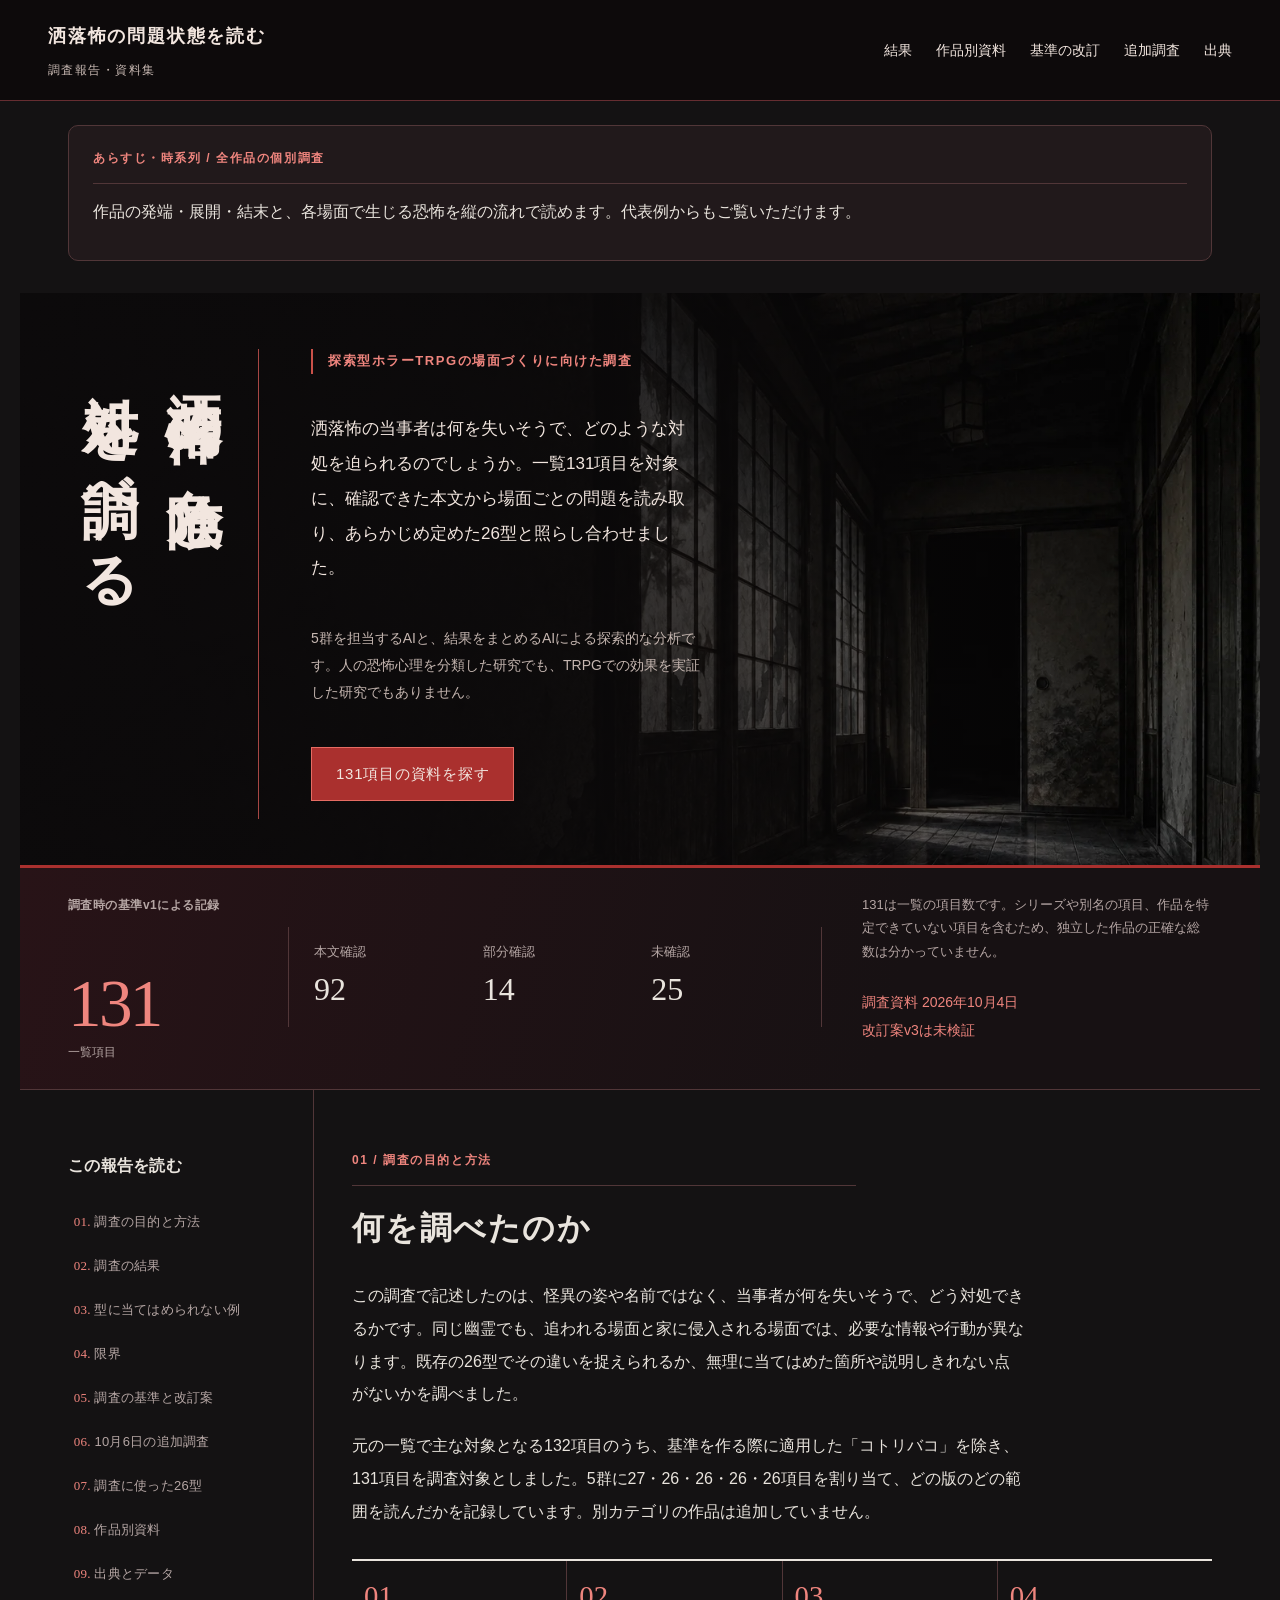
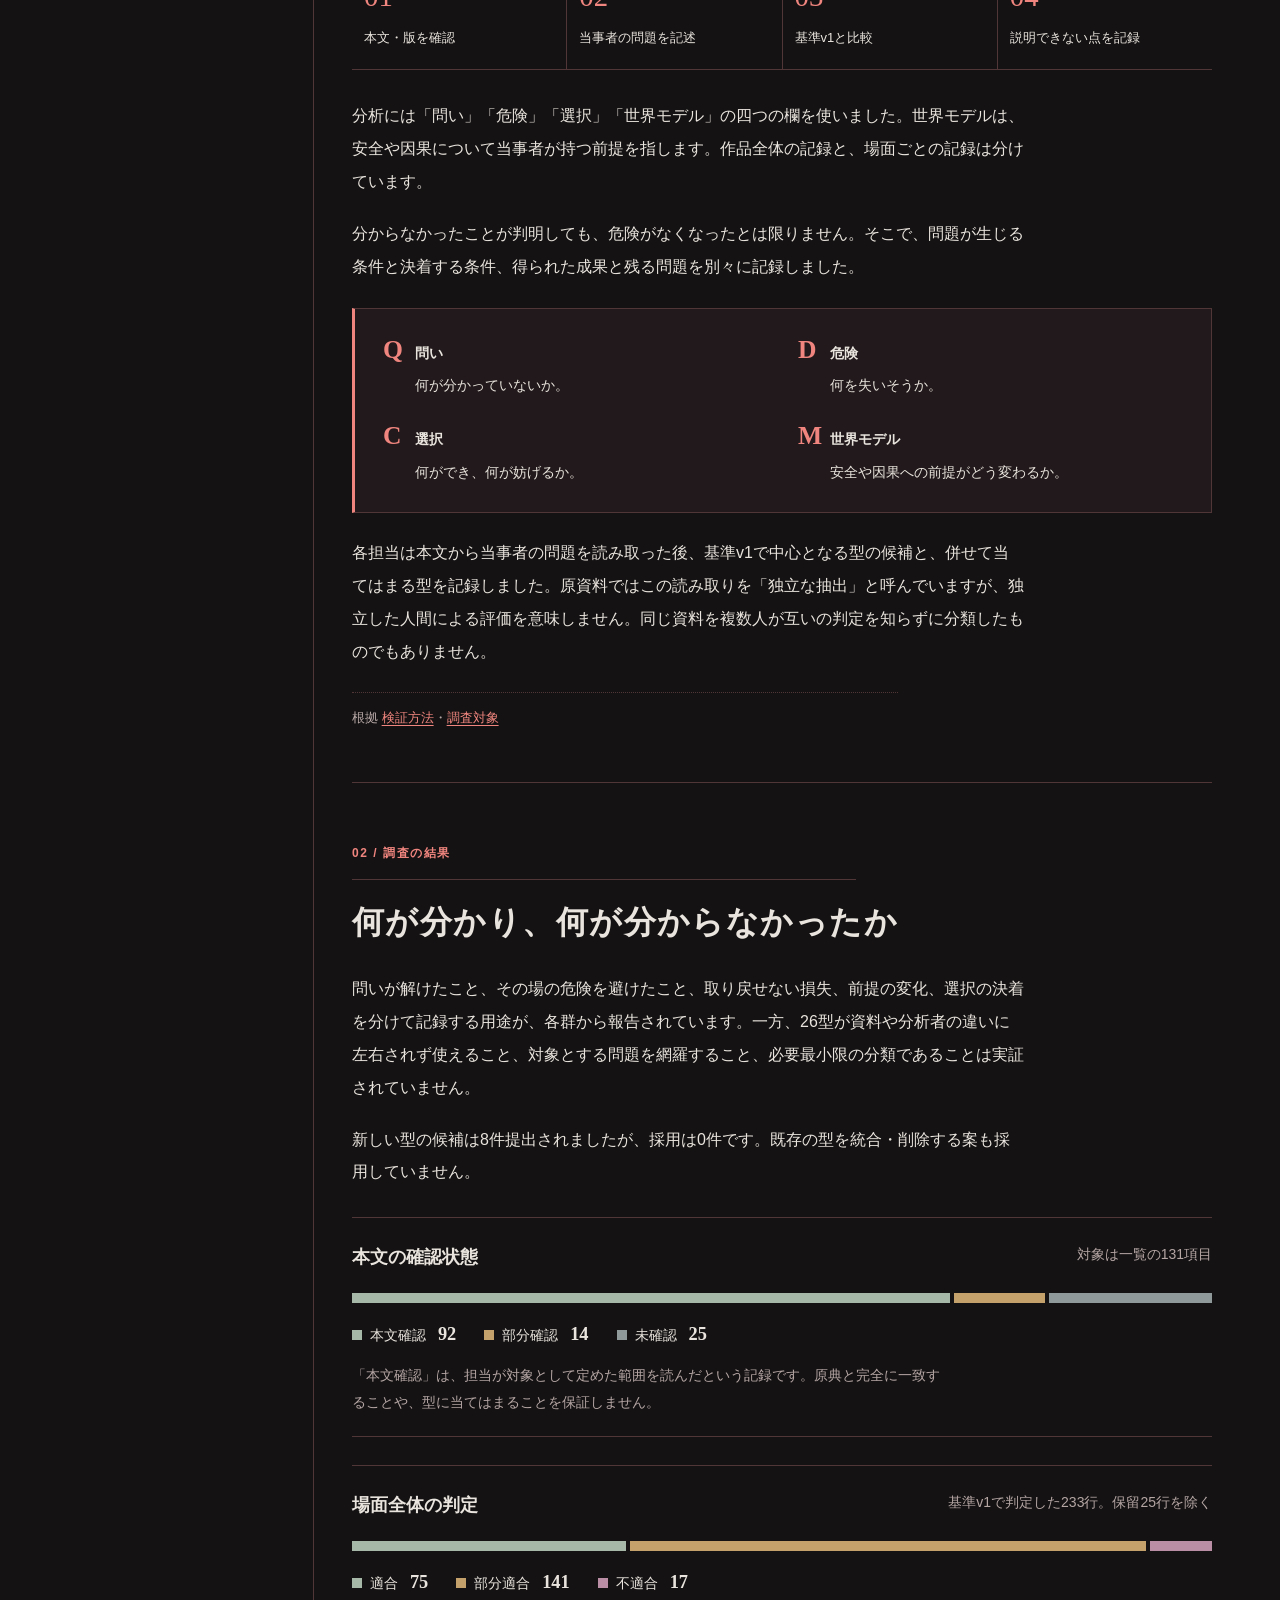
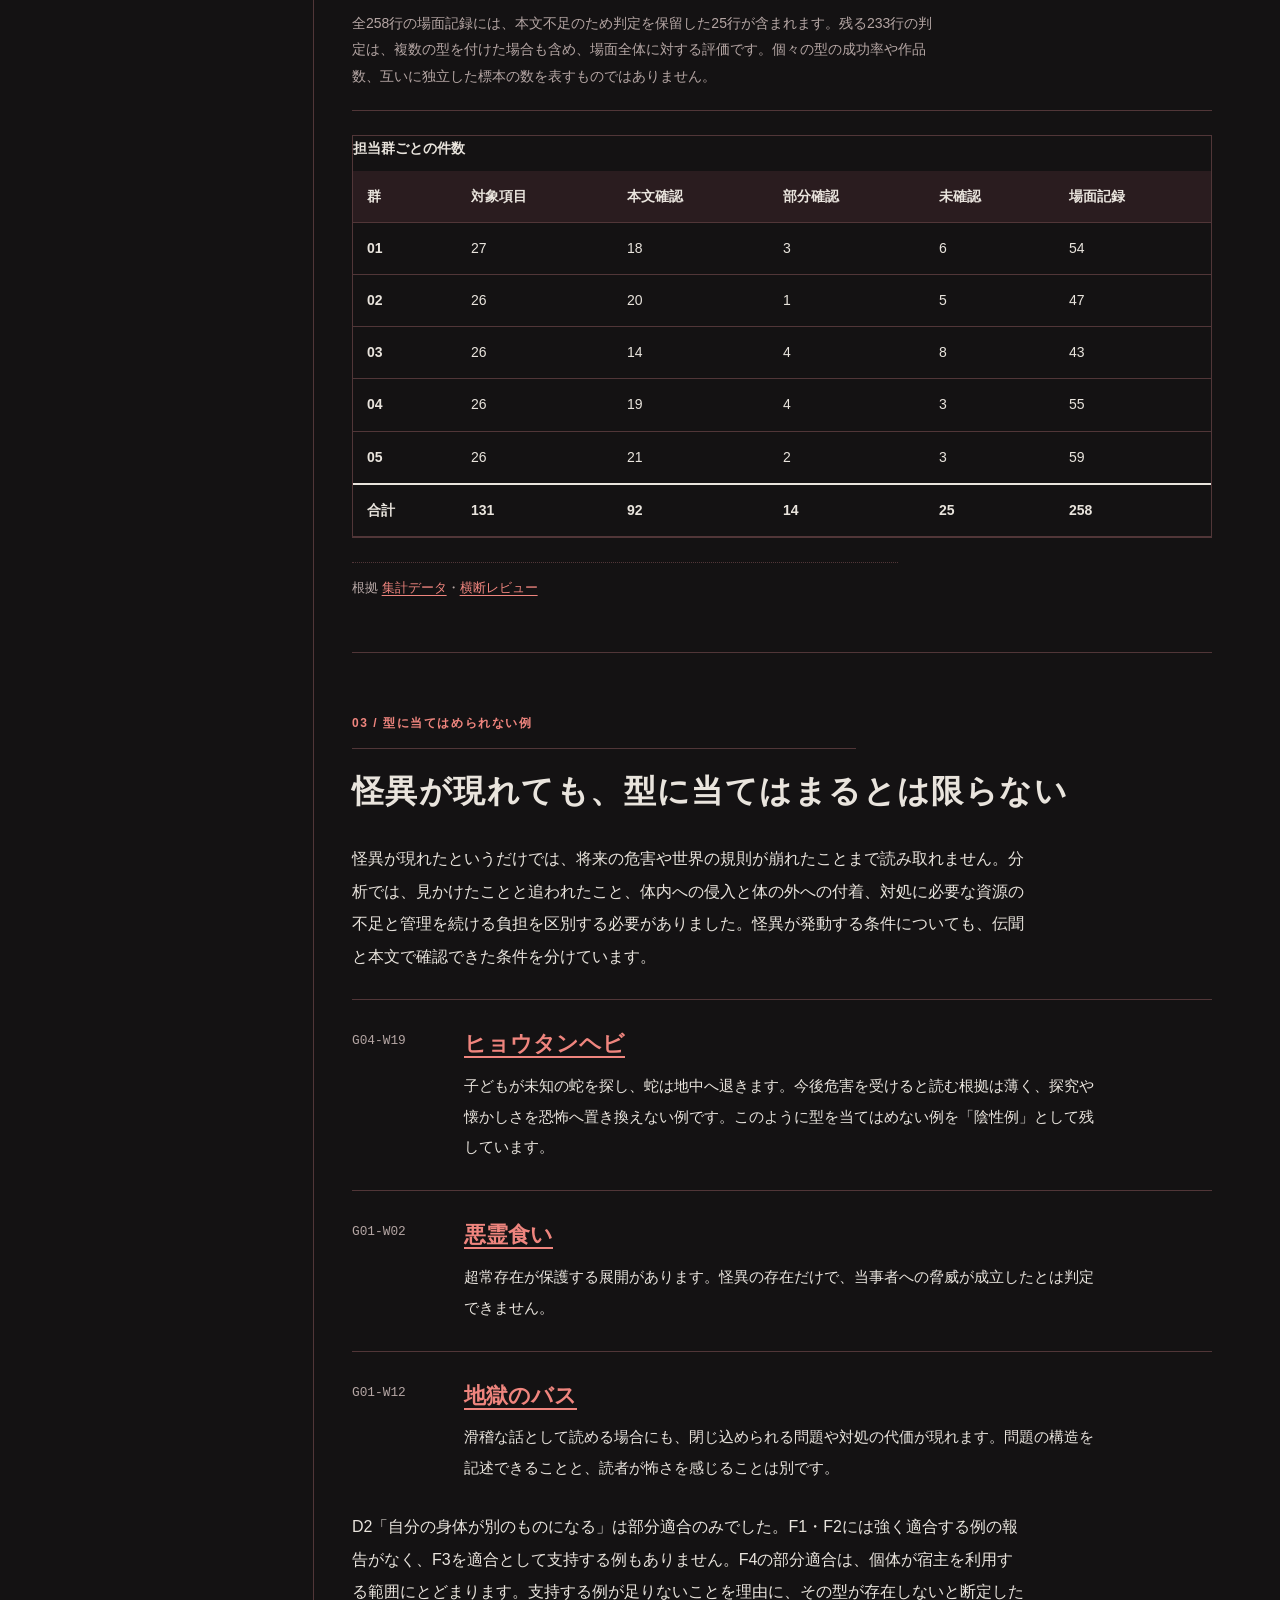
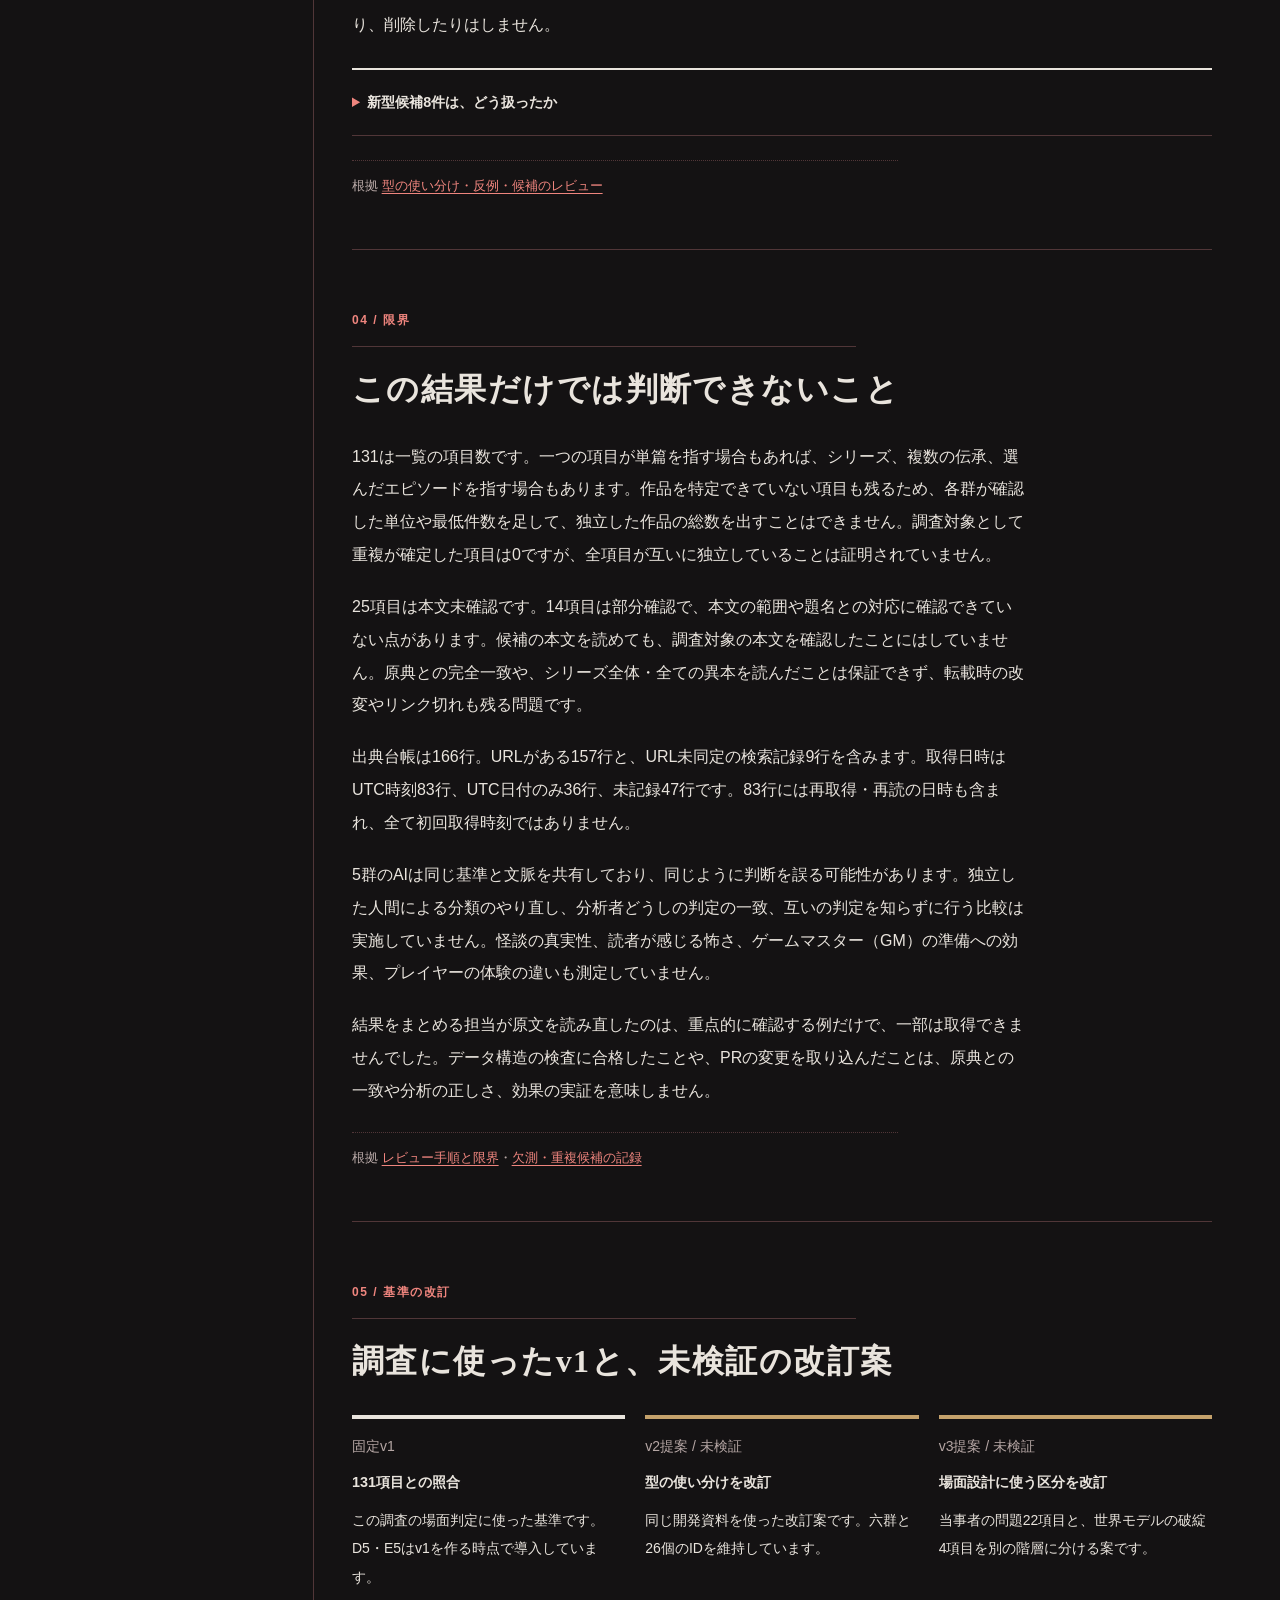
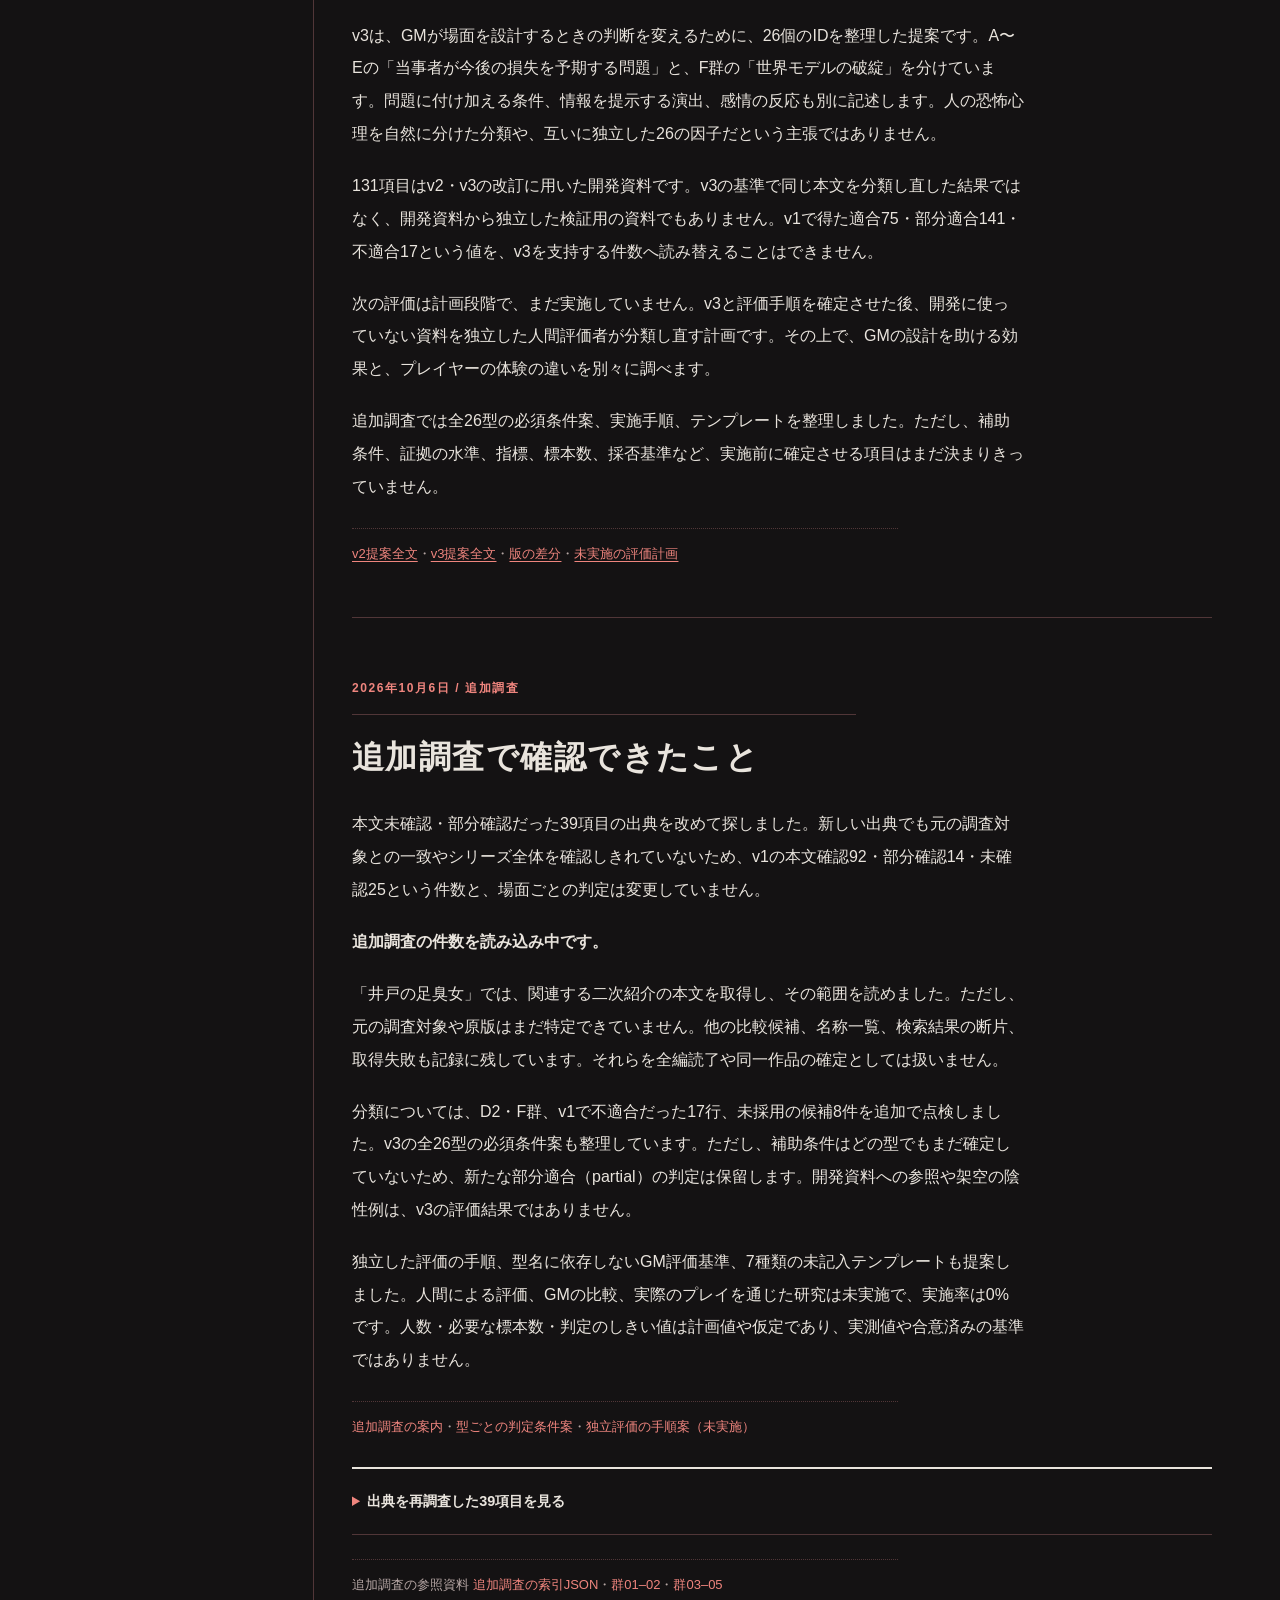
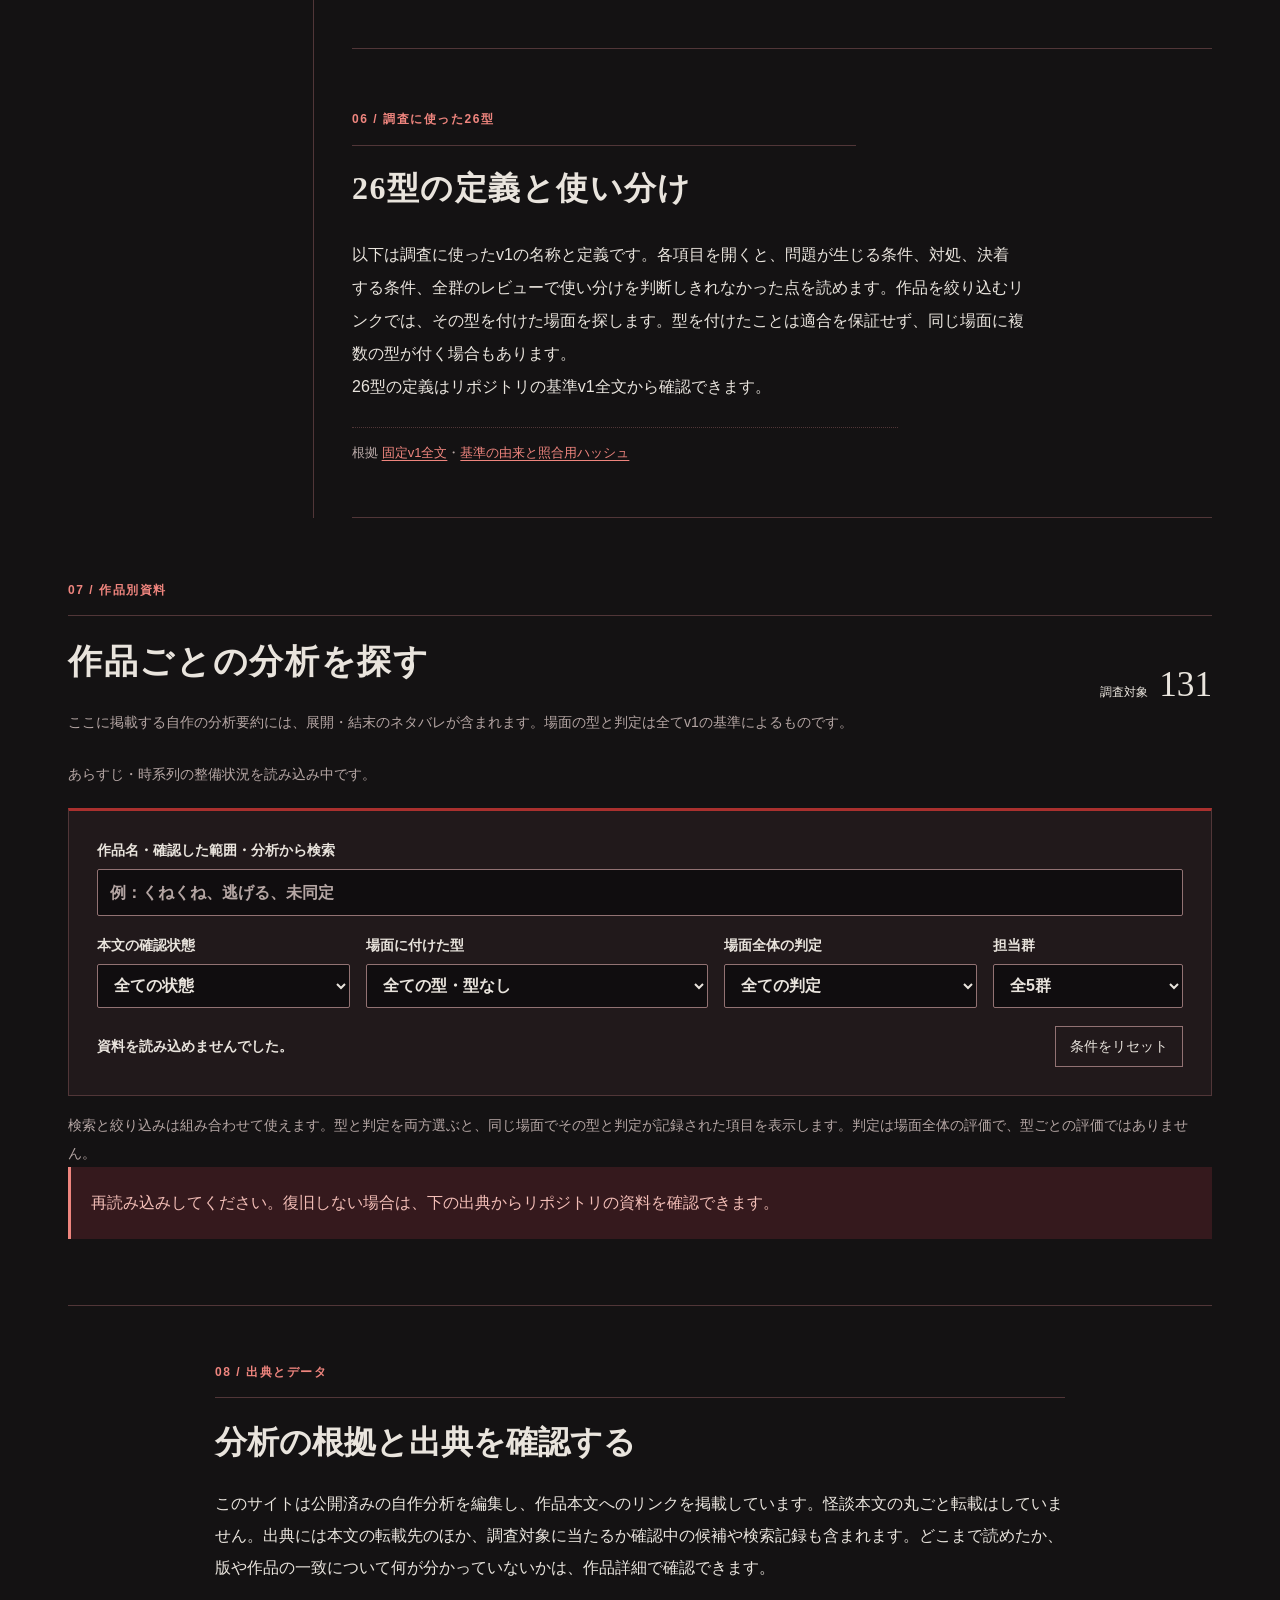
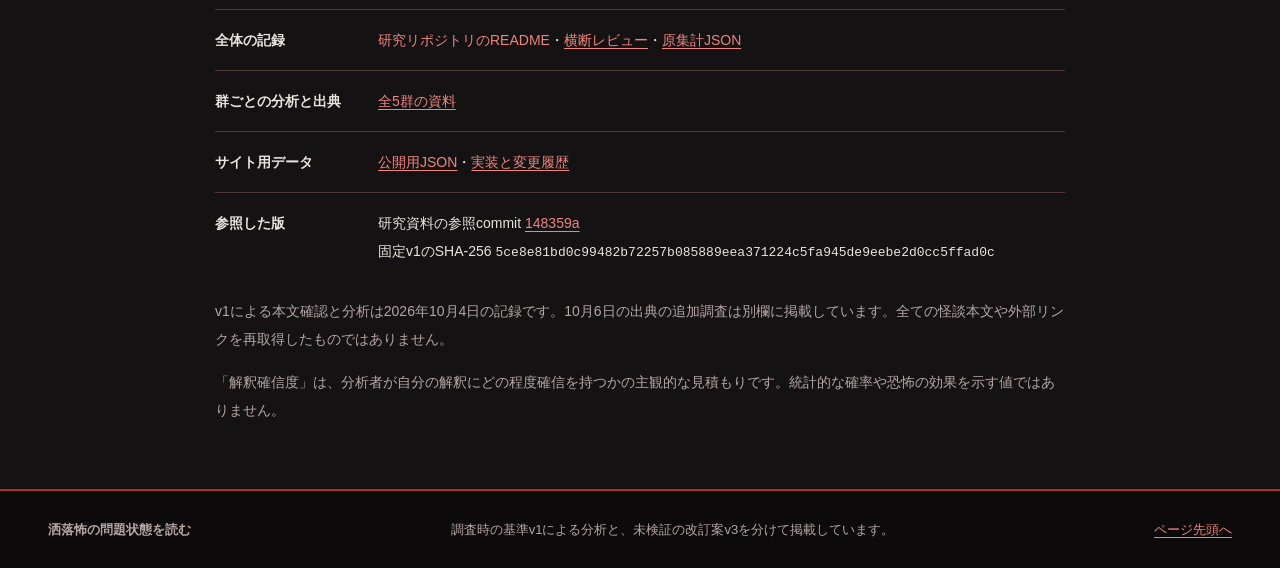
==== commit 3f2c6c62: "Expand source-reviewed spoiler narratives to all 131 entries" ====
--- a/site/index.html
+++ b/site/index.html
@@ -21,9 +21,9 @@
 <main id="main">
 <div id="report">
   <section class="poc-review" aria-label="あらすじと時系列のUIレビュー">
-    <p class="section-index">あらすじ・時系列 / UIレビュー用PoC</p>
-    <p>まず4作品で、あらすじの長さ、縦の流れ、恐怖と分類の対応をご確認ください。</p>
-    <nav class="poc-links" id="poc-links" aria-label="PoCの4作品"></nav>
+    <p class="section-index">あらすじ・時系列 / 全作品の個別調査</p>
+    <p>作品の発端・展開・結末と、各場面で生じる恐怖を縦の流れで読めます。代表例からもご覧いただけます。</p>
+    <nav class="poc-links" id="poc-links" aria-label="代表的な4作品"></nav>
   </section>
   <section class="opening" aria-labelledby="title">
     <div class="opening-copy">
--- a/site/styles.css
+++ b/site/styles.css
@@ -157,33 +157,46 @@
 .timeline-thread{margin-top:28px}
 .timeline-thread h3{font-family:var(--sans);font-size:1.02rem}
 .timeline-thread>.small-note{margin-top:4px}
-.story-timeline{list-style:none;padding:0;margin-top:18px}
-.timeline-step{position:relative;padding-left:48px}
-.timeline-number{position:absolute;left:0;top:18px;font:1.05rem/1.8 Georgia,serif;color:var(--accent)}
-.timeline-card{padding:20px 24px;background:var(--light);border:1px solid var(--line);border-top:2px solid var(--control-line);min-width:0}
-.timeline-time{display:flex;align-items:baseline;flex-wrap:wrap;gap:6px 14px;font-size:.8125rem;color:var(--muted)}
-.fact-kind{color:var(--ink);border-bottom:1px dotted var(--control-line)}
-.timeline-card h4{font-family:var(--serif);font-size:1.15rem;margin:8px 0 10px}
-.timeline-card p{font-size:.94rem}
-.timeline-card .timeline-time{font-size:.8125rem}
-.timeline-event{max-width:40em}
-.timeline-fears{border-left:2px solid var(--accent);margin-top:20px;padding-left:18px}
-.timeline-fear+.timeline-fear{margin-top:20px;padding-top:16px;border-top:1px solid var(--line)}
-.timeline-fear h5{font-size:.8125rem;color:var(--accent);margin:0 0 4px}
-.timeline-types{display:flex;gap:6px;flex-wrap:wrap;margin:10px 0}
-.timeline-type{border:1px solid var(--control-line);padding:4px 9px;text-decoration:none;font-size:.8125rem;color:var(--ink);line-height:1.8}
-.timeline-card .timeline-basis,.timeline-card .timeline-scene,.timeline-card .timeline-context{font-size:.8125rem;color:var(--muted);margin-top:10px}
-.timeline-evidence{font-size:.8125rem;margin-top:14px}
+/* A single reading order: date, node, then card. The rail connects adjacent nodes. */
+.story-timeline{--axis-left:144px;--node-center:28px;list-style:none;padding:0;margin-top:24px}
+.timeline-step{position:relative;display:grid;grid-template-columns:120px minmax(0,1fr);column-gap:48px;align-items:start;padding:0 0 28px}
+.timeline-step:last-child{padding-bottom:0}
+.timeline-step:not(:last-child)::before{content:"";position:absolute;left:var(--axis-left);top:var(--node-center);bottom:calc(-1 * var(--node-center));width:1px;background:#79575d}
+.timeline-milestone{grid-column:1;min-width:0;padding-top:17px;text-align:right}
+.timeline-position{display:block;font:500 .7rem/1.4 var(--sans);font-variant-numeric:tabular-nums;letter-spacing:.12em;color:var(--muted);margin-bottom:7px}
+.timeline-milestone .timeline-time{font-size:.8125rem;line-height:1.7;color:var(--ink);margin:0;overflow-wrap:anywhere}
+.timeline-node{position:absolute;z-index:1;left:calc(var(--axis-left) - 6px);top:calc(var(--node-center) - 6px);width:13px;height:13px;border:2px solid #b78a90;border-radius:50%;background:var(--paper)}
+.has-fear>.timeline-node{background:var(--accent);border-color:var(--accent)}
+.timeline-card{grid-column:2;min-width:0;padding:24px 26px 18px;background:#1c181a;border:1px solid #4b363b;border-radius:10px}
+.timeline-card-heading .fact-kind{display:inline-block;margin:0 0 9px;font-size:.75rem;line-height:1.6;color:#c8b8ba;letter-spacing:.02em}
+.timeline-card h4{font:650 1.15rem/1.6 var(--sans);letter-spacing:.015em;margin:0 0 12px;color:var(--ink)}
+.timeline-card p{font-size:1rem;line-height:1.95}
+.timeline-card .timeline-event{max-width:38em;margin:0;color:var(--ink)}
+.timeline-fears{margin-top:20px;padding-top:18px;border-top:1px solid #493138}
+.timeline-fear+.timeline-fear{margin-top:18px;padding-top:18px;border-top:1px solid #493138}
+.timeline-fear h5{font:600 .75rem/1.7 var(--sans);letter-spacing:.04em;color:var(--accent);margin:0 0 6px}
+.timeline-card .timeline-fear-text{font-size:.94rem;font-weight:500;line-height:1.85;margin:0}
+.timeline-card .timeline-label{font-size:.6875rem;line-height:1.6;color:var(--muted);margin:14px 0 6px}
+.timeline-types{display:flex;gap:6px;flex-wrap:wrap}
+.timeline-type{display:block;min-width:0;max-width:100%;border:1px solid #72565c;border-radius:5px;background:#251d20;padding:5px 9px;text-decoration:none;font-size:.75rem;color:var(--ink);line-height:1.6;overflow-wrap:anywhere}
+.timeline-type:hover{background:#35262c;border-color:var(--accent)}
+.timeline-analysis{margin-top:13px;font-size:.8125rem}
+.timeline-analysis summary,.timeline-evidence summary,.timeline-reading summary{cursor:pointer;color:#d6c5c7;line-height:1.8;min-height:32px;padding:5px 0}
+.timeline-fit{display:inline-block;font-size:.6875rem;color:var(--muted);margin-inline-start:8px}
+.timeline-card .timeline-basis,.timeline-card .timeline-scene{font-size:.8125rem;color:#c3b0b3;line-height:1.9;margin-top:10px}
+.timeline-card .timeline-context{font-size:.8125rem;line-height:1.8;color:var(--muted);margin-top:14px}
+.timeline-card-footer{margin-top:18px;padding-top:10px;border-top:1px solid #3c2e33}
+.timeline-evidence{font-size:.75rem}
 .timeline-evidence p{font-size:.8125rem;margin-top:8px}
-.timeline-arrow{display:block;width:30px;text-align:center;font-size:1.5rem;color:var(--accent);margin:8px 0 8px -48px;line-height:1.4}
+.timeline-reading{font-size:.8125rem;margin-top:12px}
+.narrative-investigation{margin-top:20px;padding-top:14px;border-top:1px solid var(--line)}
+.narrative-investigation>summary{cursor:pointer;min-height:40px;padding:8px 0}
+.narrative-investigation ol{padding-left:1.4em}
+.narrative-investigation li+li{margin-top:18px}
+.narrative-investigation p{overflow-wrap:anywhere}
 .work-original-analysis{margin-top:24px}
 #narrative-coverage{margin-bottom:20px}
 @media(max-width:600px){
-  .timeline-step{padding-left:28px}
-  .timeline-number{font-size:.85rem}
-  .timeline-card{padding:16px 14px}
-  .timeline-fears{padding-left:12px}
-  .timeline-arrow{width:22px;margin-left:-28px}
   .story-summary{font-size:1rem}
   .narrative-notes{padding:12px 14px}
   .narrative-pending{padding:18px 16px}
@@ -513,3 +526,23 @@
 
 .poc-switch { margin: 10px 0 20px; font-size: .875rem; }
 .poc-switch .poc-links { margin-top: 12px; }
+
+@media(max-width:700px){
+  .story-timeline{--axis-left:7px;--node-center:15px;margin-top:22px}
+  .timeline-step{grid-template-columns:26px minmax(0,1fr);column-gap:0;row-gap:10px;padding-bottom:24px}
+  .timeline-milestone{grid-column:2;text-align:left;padding-top:3px;display:flex;align-items:baseline;gap:10px}
+  .timeline-position{font-size:.6875rem;margin:0;flex-shrink:0}
+  .timeline-milestone .timeline-time{font-size:.8125rem}
+  .timeline-card{padding:18px 18px 12px;border-radius:8px}
+  .timeline-card h4{font-size:1.0625rem;line-height:1.6}
+  .timeline-card p{font-size:.9375rem}
+  .timeline-card .timeline-fear-text{font-size:.9375rem}
+  .timeline-fears{margin-top:17px;padding-top:15px}
+  .timeline-types{gap:6px}
+  .timeline-type{font-size:.75rem;padding:5px 8px}
+  .timeline-analysis summary{padding:8px 0;min-height:40px}
+  .timeline-card-footer{margin-top:15px}
+  .timeline-evidence summary{padding:7px 0;min-height:36px}
+}
+@media(max-width:360px){.timeline-card{padding-inline:15px}.timeline-fit{display:block;margin:3px 0 0 16px}}
+@media print{.timeline-card{break-inside:avoid;background:white;color:var(--ink)}}
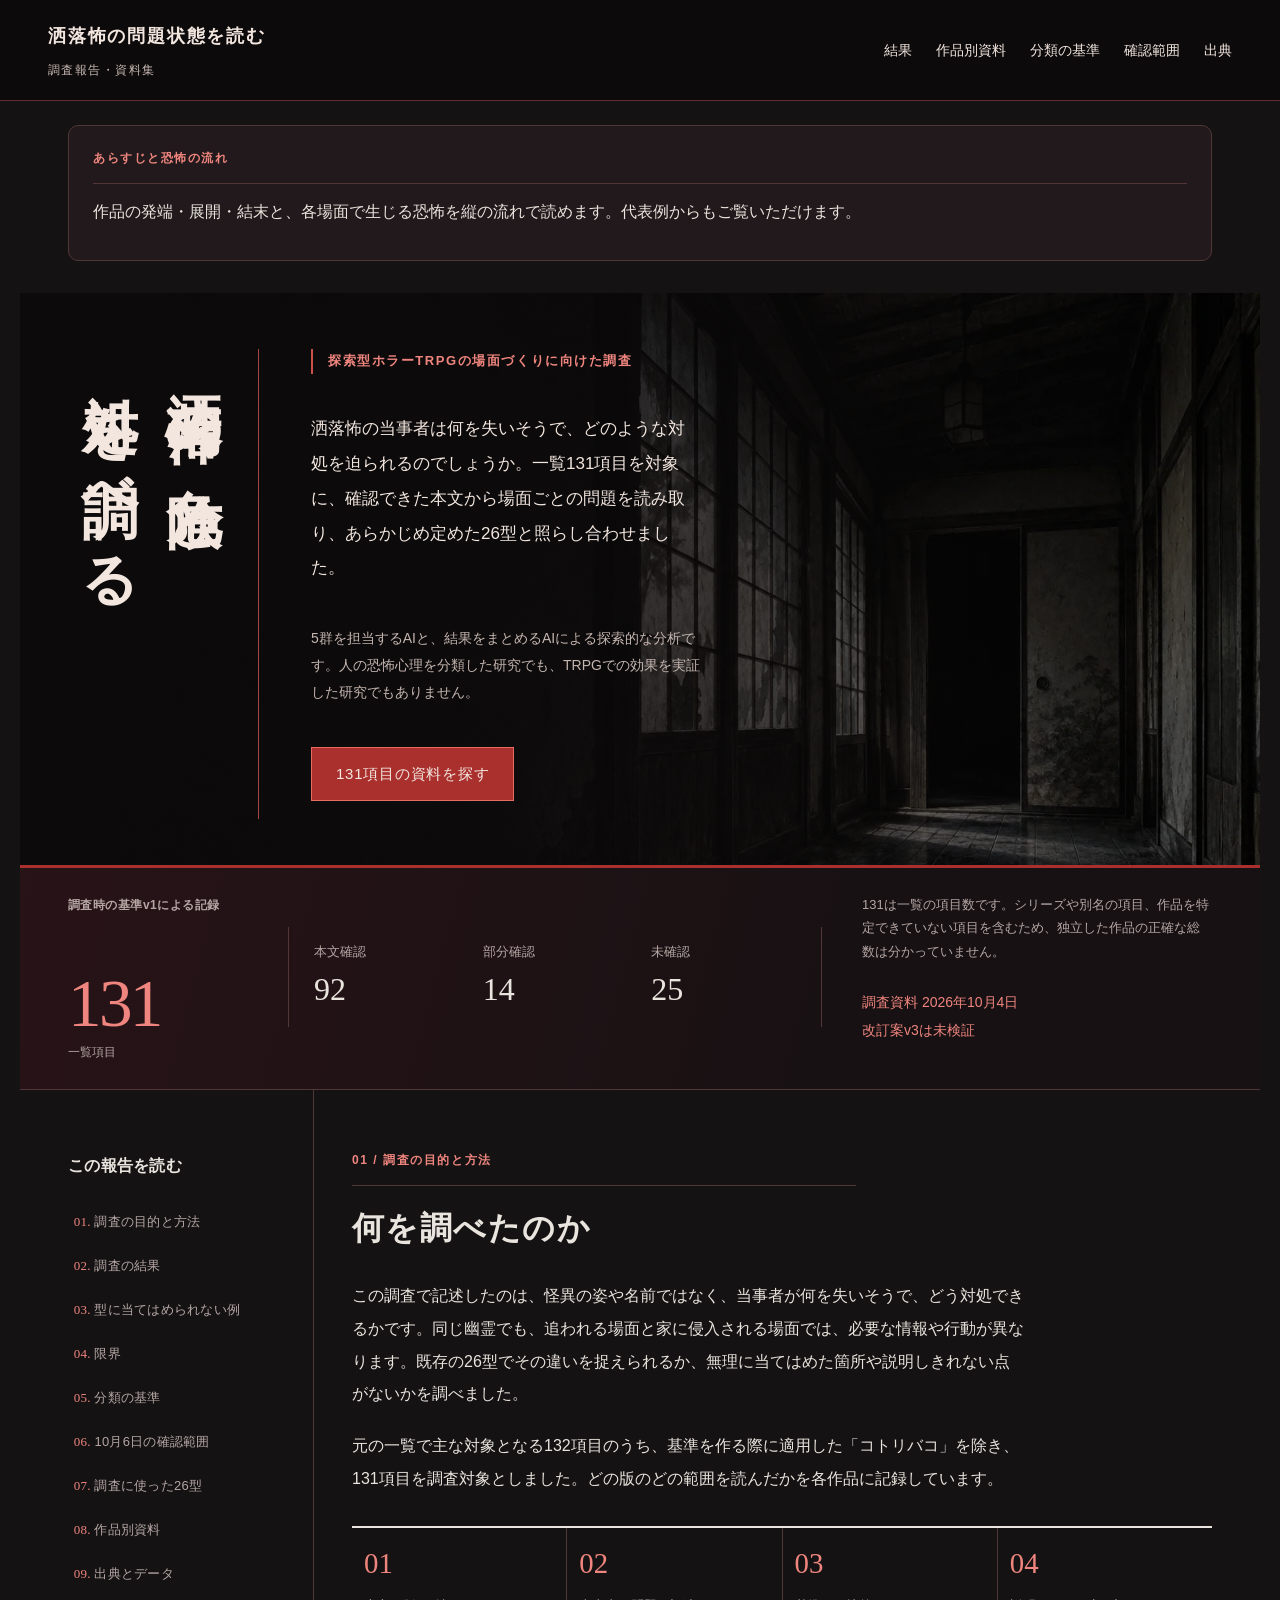
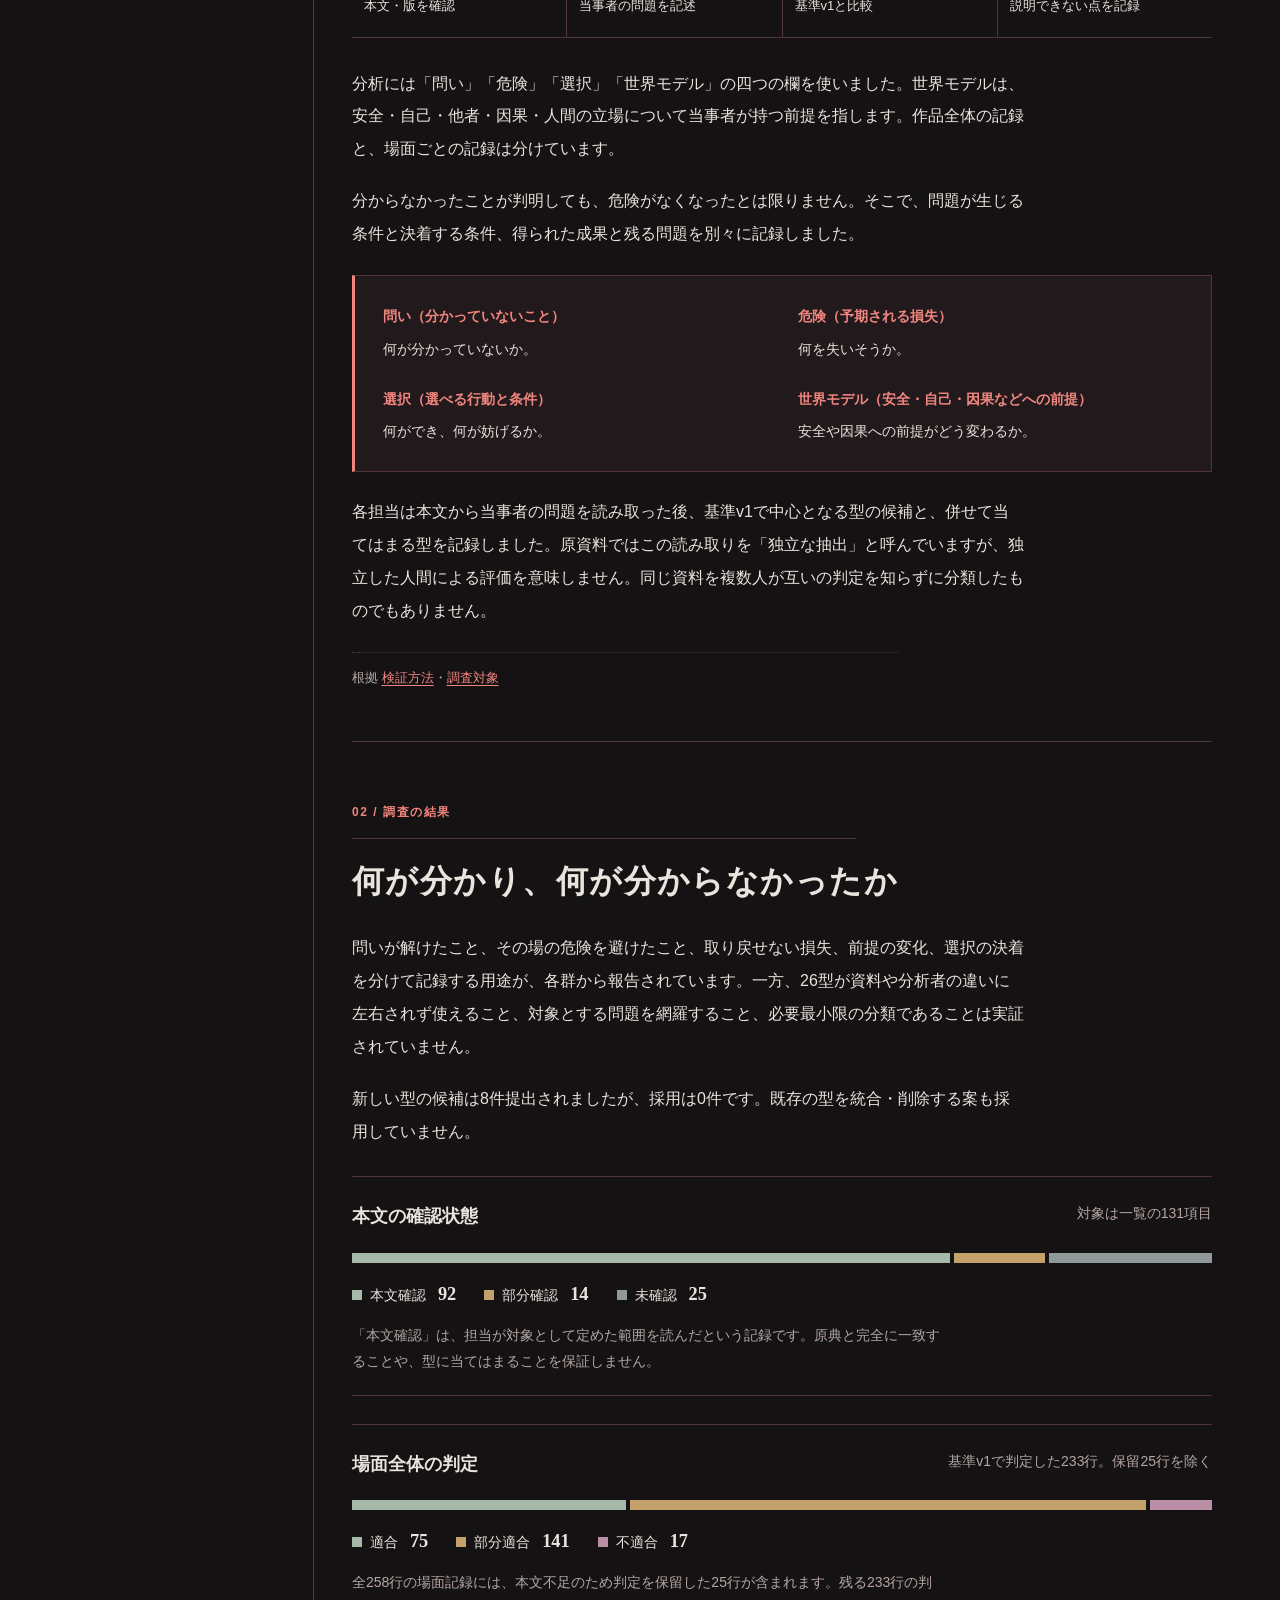
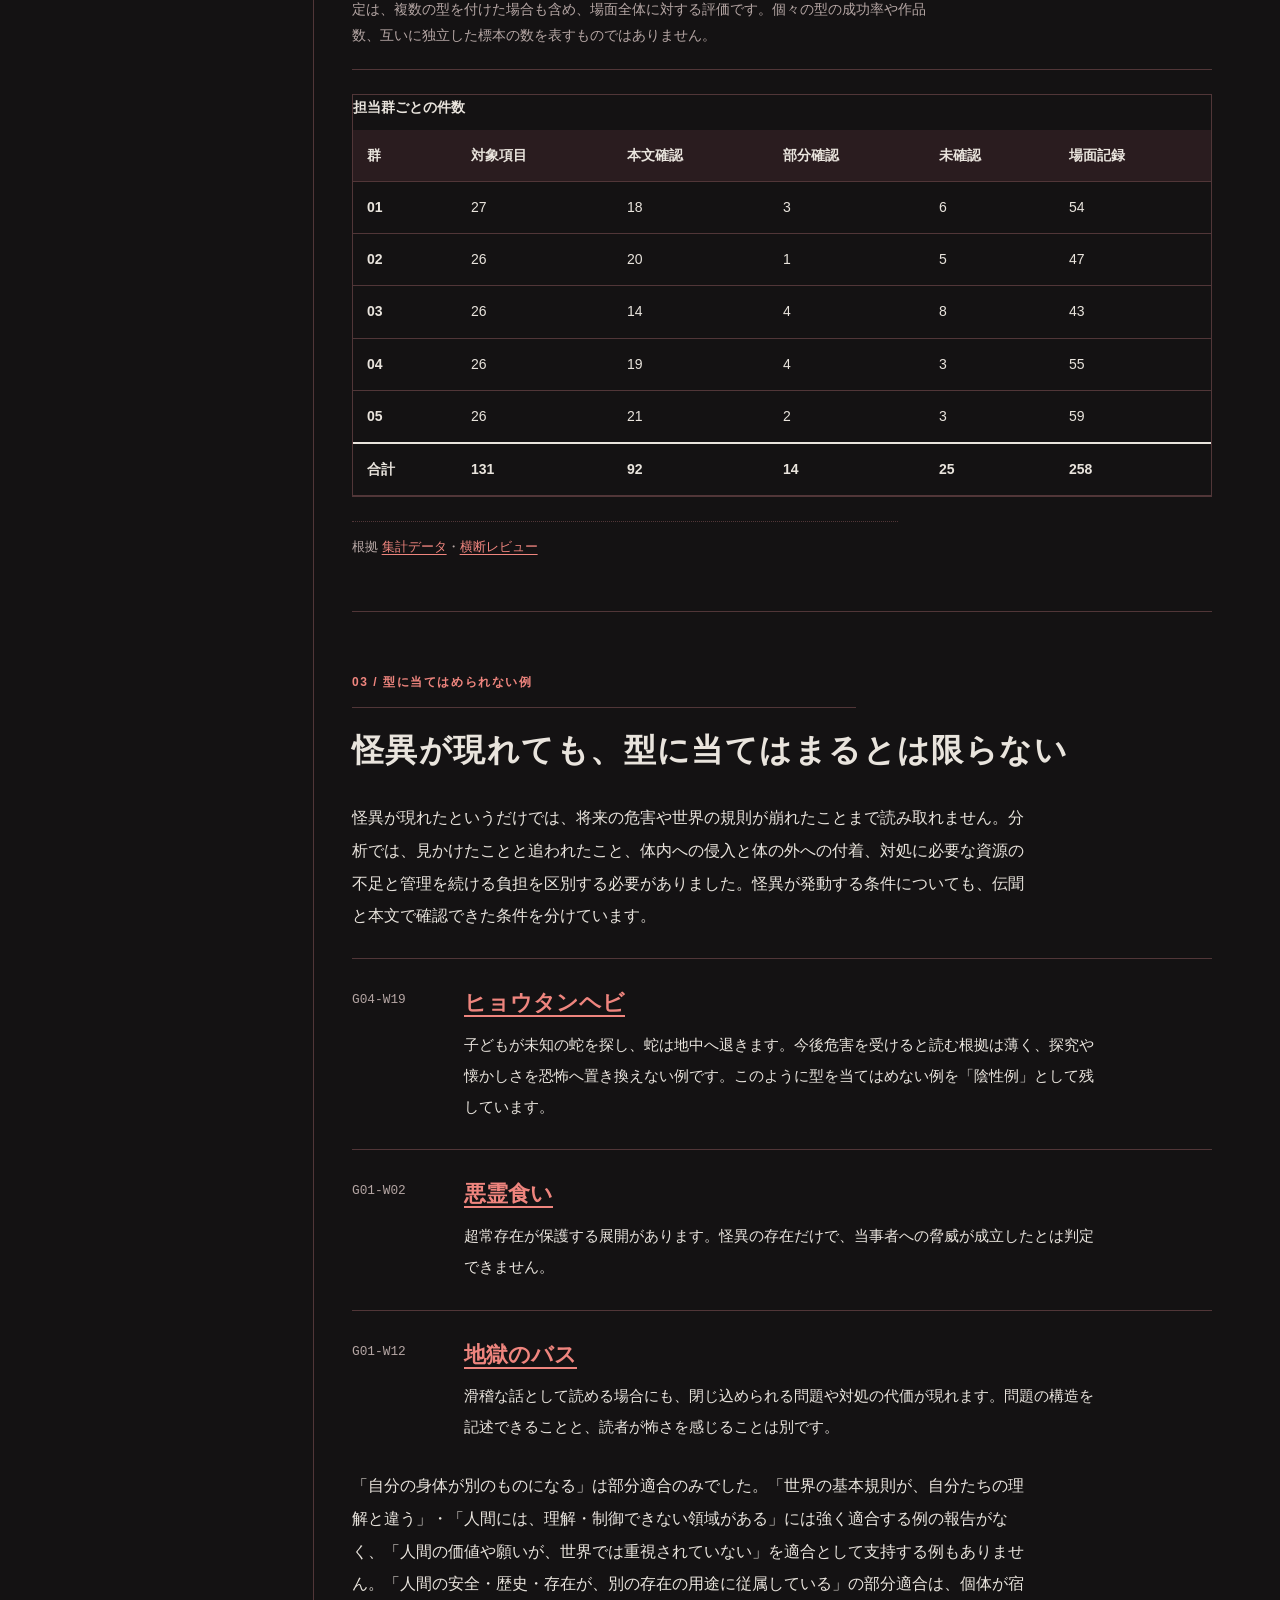
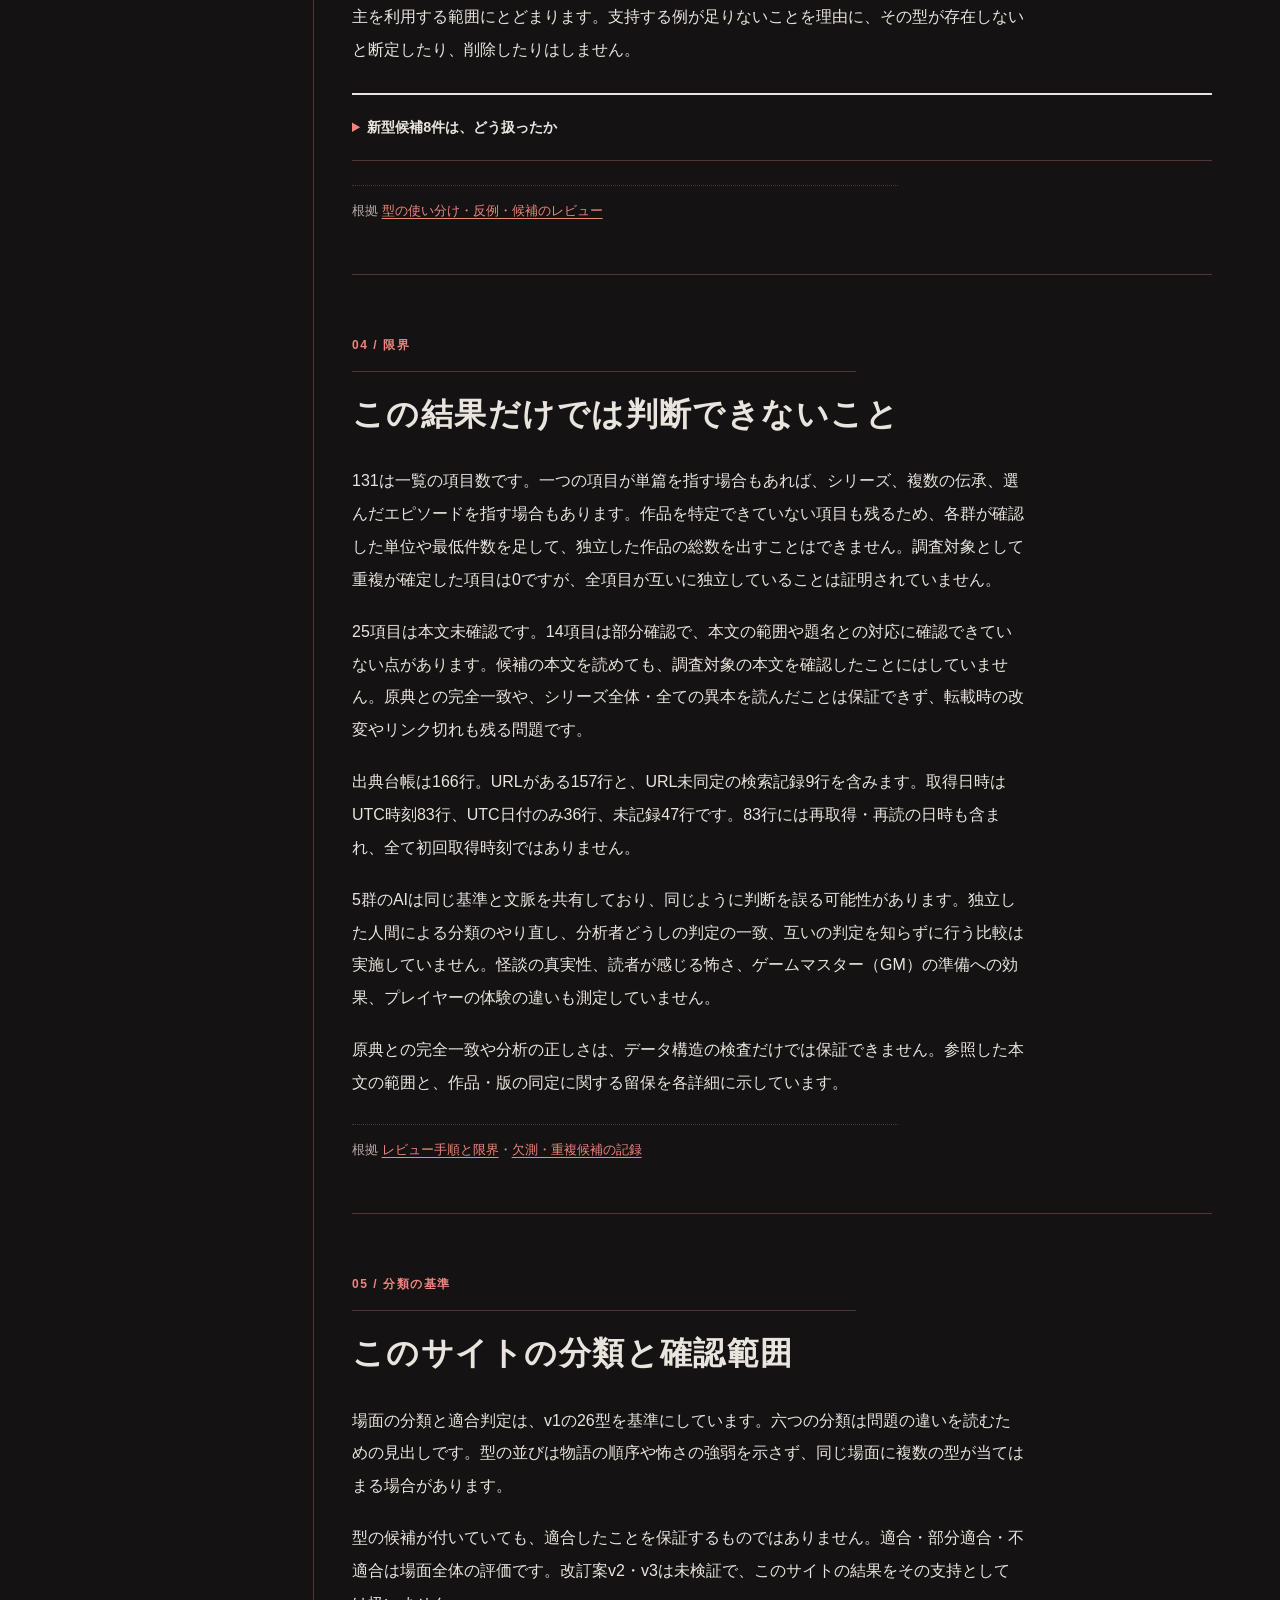
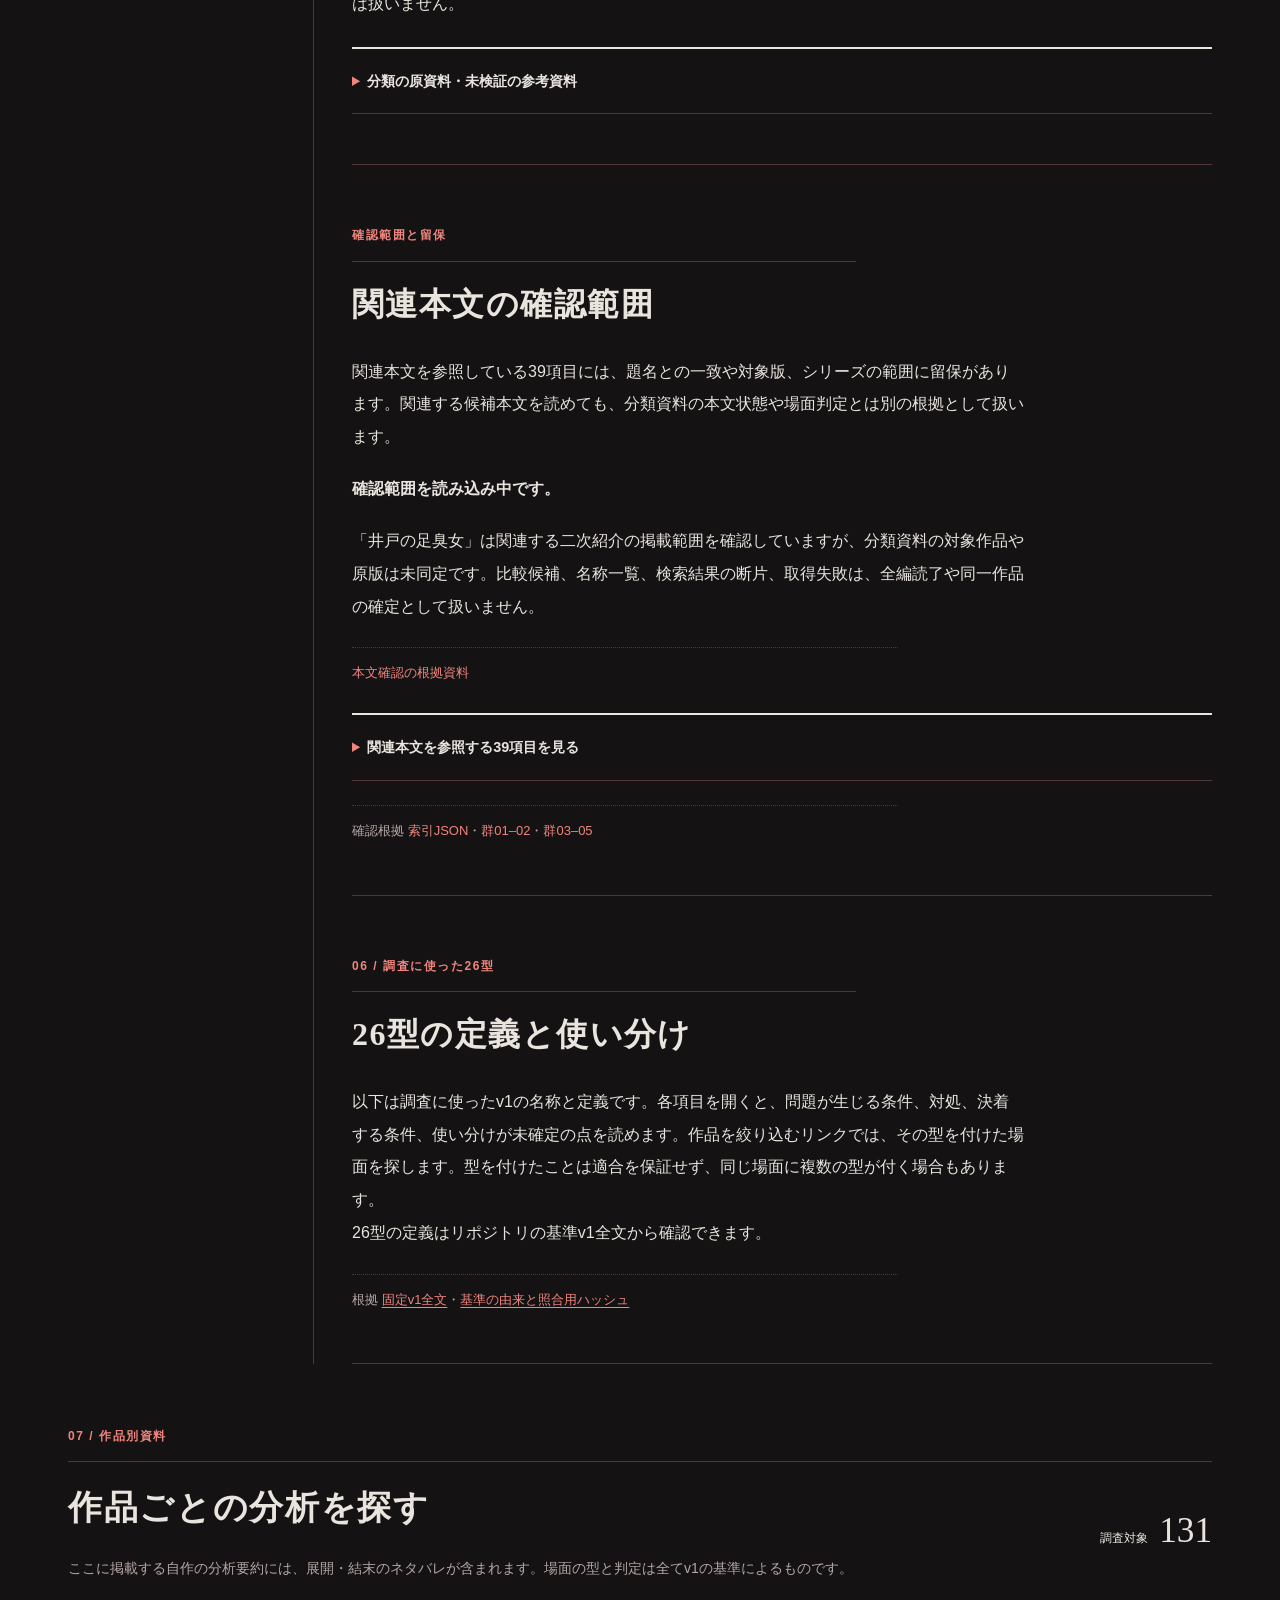
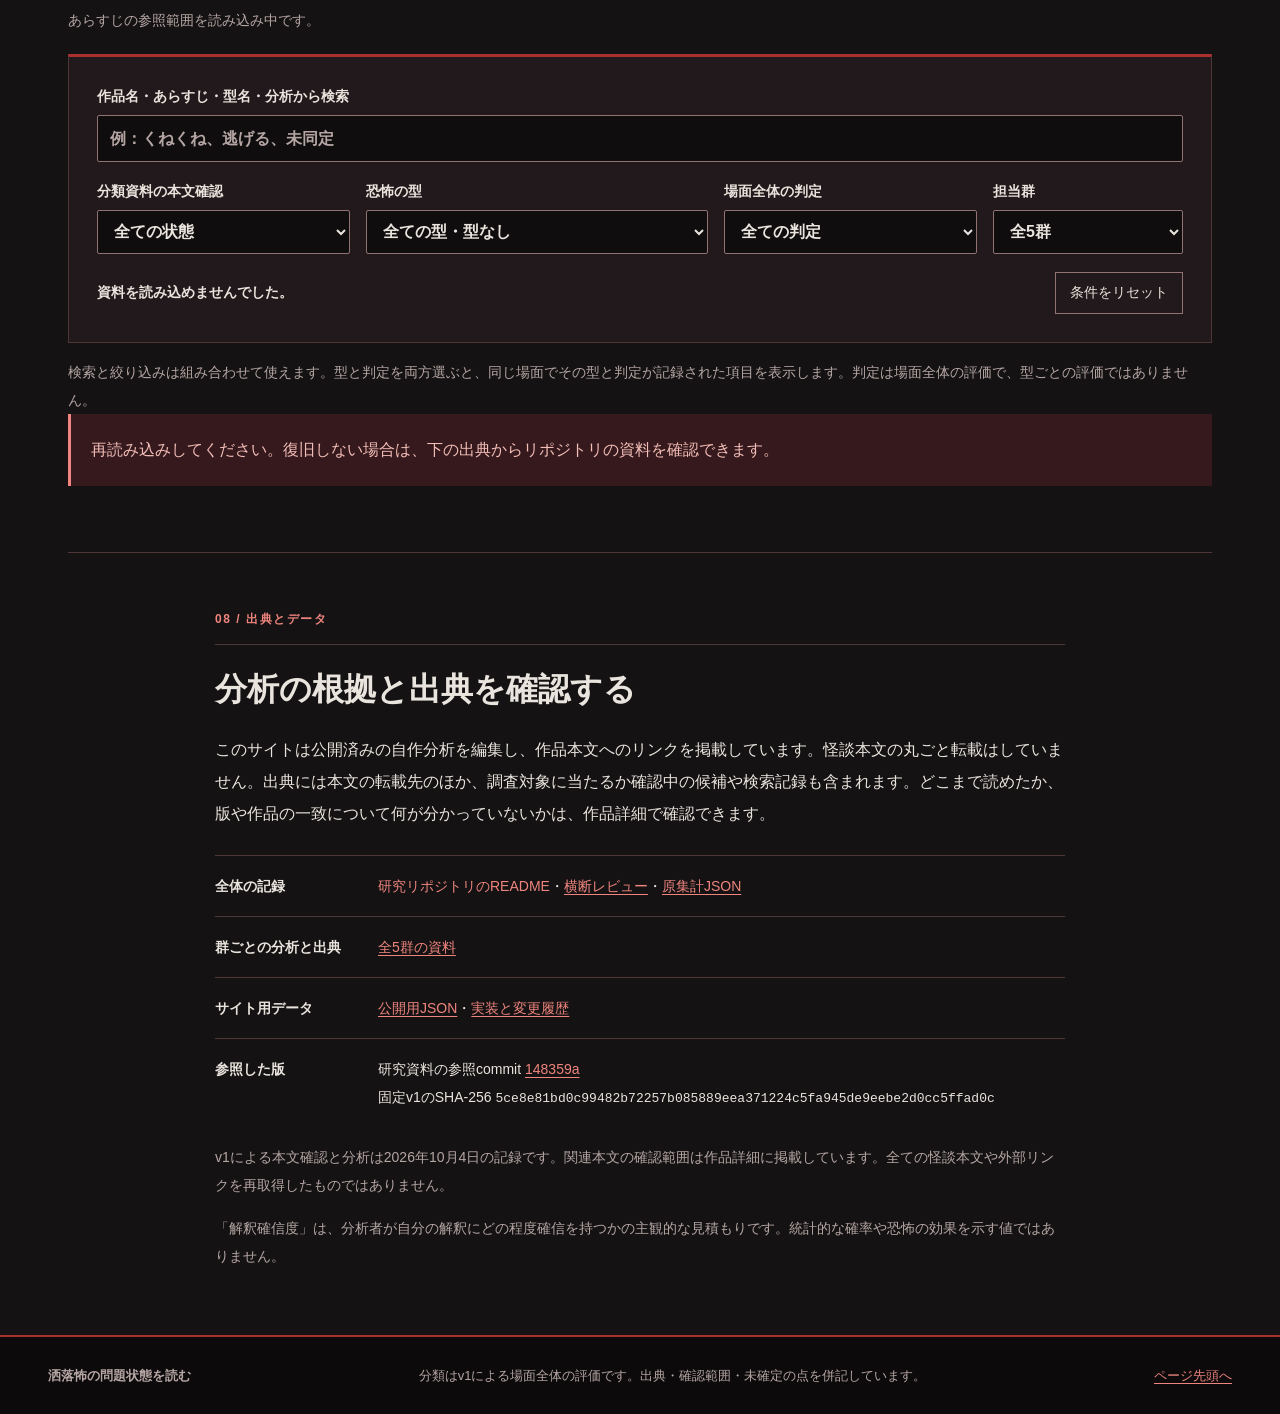
==== commit b6257947: "Make current horror catalogue readable with names and spoiler excerpts" ====
--- a/site/index.html
+++ b/site/index.html
@@ -15,13 +15,13 @@
 <header class="masthead">
   <a class="wordmark" href="./">洒落怖の問題状態を読む <span>調査報告・資料集</span></a>
   <nav aria-label="主要ナビゲーション">
-    <a href="#findings">結果</a><a href="#catalogue">作品別資料</a><a href="#versions">基準の改訂</a><a href="#followup">追加調査</a><a href="#sources">出典</a>
+    <a href="#findings">結果</a><a href="#catalogue">作品別資料</a><a href="#versions">分類の基準</a><a href="#followup">確認範囲</a><a href="#sources">出典</a>
   </nav>
 </header>
 <main id="main">
 <div id="report">
-  <section class="poc-review" aria-label="あらすじと時系列のUIレビュー">
-    <p class="section-index">あらすじ・時系列 / 全作品の個別調査</p>
+  <section class="poc-review" aria-label="代表的な作品のあらすじと時系列">
+    <p class="section-index">あらすじと恐怖の流れ</p>
     <p>作品の発端・展開・結末と、各場面で生じる恐怖を縦の流れで読めます。代表例からもご覧いただけます。</p>
     <nav class="poc-links" id="poc-links" aria-label="代表的な4作品"></nav>
   </section>
@@ -47,18 +47,18 @@
   <div class="report-layout">
     <aside class="contents" aria-label="目次">
       <p>この報告を読む</p>
-      <ol><li><a href="#question">調査の目的と方法</a></li><li><a href="#findings">調査の結果</a></li><li><a href="#boundaries">型に当てはめられない例</a></li><li><a href="#limits">限界</a></li><li><a href="#versions">調査の基準と改訂案</a></li><li><a href="#followup">10月6日の追加調査</a></li><li><a href="#types">調査に使った26型</a></li><li><a href="#catalogue">作品別資料</a></li><li><a href="#sources">出典とデータ</a></li></ol>
+      <ol><li><a href="#question">調査の目的と方法</a></li><li><a href="#findings">調査の結果</a></li><li><a href="#boundaries">型に当てはめられない例</a></li><li><a href="#limits">限界</a></li><li><a href="#versions">分類の基準</a></li><li><a href="#followup">10月6日の確認範囲</a></li><li><a href="#types">調査に使った26型</a></li><li><a href="#catalogue">作品別資料</a></li><li><a href="#sources">出典とデータ</a></li></ol>
     </aside>
     <article class="report-body">
       <section id="question">
         <p class="section-index">01 / 調査の目的と方法</p>
         <h2>何を調べたのか</h2>
         <p>この調査で記述したのは、怪異の姿や名前ではなく、当事者が何を失いそうで、どう対処できるかです。同じ幽霊でも、追われる場面と家に侵入される場面では、必要な情報や行動が異なります。既存の26型でその違いを捉えられるか、無理に当てはめた箇所や説明しきれない点がないかを調べました。</p>
-        <p>元の一覧で主な対象となる132項目のうち、基準を作る際に適用した「コトリバコ」を除き、131項目を調査対象としました。5群に27・26・26・26・26項目を割り当て、どの版のどの範囲を読んだかを記録しています。別カテゴリの作品は追加していません。</p>
+        <p>元の一覧で主な対象となる132項目のうち、基準を作る際に適用した「コトリバコ」を除き、131項目を調査対象としました。どの版のどの範囲を読んだかを各作品に記録しています。</p>
         <div class="method-flow" aria-label="調査手順"><span>本文・版を確認</span><span>当事者の問題を記述</span><span>基準v1と比較</span><span>説明できない点を記録</span></div>
-        <p>分析には「問い」「危険」「選択」「世界モデル」の四つの欄を使いました。世界モデルは、安全や因果について当事者が持つ前提を指します。作品全体の記録と、場面ごとの記録は分けています。</p>
+        <p>分析には「問い」「危険」「選択」「世界モデル」の四つの欄を使いました。世界モデルは、安全・自己・他者・因果・人間の立場について当事者が持つ前提を指します。作品全体の記録と、場面ごとの記録は分けています。</p>
         <p>分からなかったことが判明しても、危険がなくなったとは限りません。そこで、問題が生じる条件と決着する条件、得られた成果と残る問題を別々に記録しました。</p>
-        <dl class="notation"><div><dt><span>Q</span>問い</dt><dd>何が分かっていないか。</dd></div><div><dt><span>D</span>危険</dt><dd>何を失いそうか。</dd></div><div><dt><span>C</span>選択</dt><dd>何ができ、何が妨げるか。</dd></div><div><dt><span>M</span>世界モデル</dt><dd>安全や因果への前提がどう変わるか。</dd></div></dl>
+        <dl class="notation"><div><dt>問い（分かっていないこと）</dt><dd>何が分かっていないか。</dd></div><div><dt>危険（予期される損失）</dt><dd>何を失いそうか。</dd></div><div><dt>選択（選べる行動と条件）</dt><dd>何ができ、何が妨げるか。</dd></div><div><dt>世界モデル（安全・自己・因果などへの前提）</dt><dd>安全や因果への前提がどう変わるか。</dd></div></dl>
         <p>各担当は本文から当事者の問題を読み取った後、基準v1で中心となる型の候補と、併せて当てはまる型を記録しました。原資料ではこの読み取りを「独立な抽出」と呼んでいますが、独立した人間による評価を意味しません。同じ資料を複数人が互いの判定を知らずに分類したものでもありません。</p>
         <p class="reference">根拠 <a data-repo="methods/validation.md">検証方法</a>・<a data-repo="assignments/groups.json">調査対象</a></p>
       </section>
@@ -91,8 +91,8 @@
         <div class="example-row"><span>G04-W19</span><div><h3><a href="#work=G04-W19">ヒョウタンヘビ</a></h3><p>子どもが未知の蛇を探し、蛇は地中へ退きます。今後危害を受けると読む根拠は薄く、探究や懐かしさを恐怖へ置き換えない例です。このように型を当てはめない例を「陰性例」として残しています。</p></div></div>
         <div class="example-row"><span>G01-W02</span><div><h3><a href="#work=G01-W02">悪霊食い</a></h3><p>超常存在が保護する展開があります。怪異の存在だけで、当事者への脅威が成立したとは判定できません。</p></div></div>
         <div class="example-row"><span>G01-W12</span><div><h3><a href="#work=G01-W12">地獄のバス</a></h3><p>滑稽な話として読める場合にも、閉じ込められる問題や対処の代価が現れます。問題の構造を記述できることと、読者が怖さを感じることは別です。</p></div></div>
-        <p>D2「自分の身体が別のものになる」は部分適合のみでした。F1・F2には強く適合する例の報告がなく、F3を適合として支持する例もありません。F4の部分適合は、個体が宿主を利用する範囲にとどまります。支持する例が足りないことを理由に、その型が存在しないと断定したり、削除したりはしません。</p>
-        <details class="document-details"><summary>新型候補8件は、どう扱ったか</summary><div class="table-scroll" tabindex="0" role="region" aria-label="新型候補の整理"><table><thead><tr><th scope="col">候補の内容</th><th scope="col">提出件数</th><th scope="col">全群を通じた判断</th></tr></thead><tbody><tr><th scope="row">直接危害</th><td>3</td><td>A2の範囲を広げる案や、接触後の状況、順序・期限の補足で記述する案との比較を保留。</td></tr><tr><th scope="row">公的露見・標的情報の取得</th><td>2</td><td>社会的な損失と追手が情報を得ることを分け、補足する欄への記録を優先。</td></tr><tr><th scope="row">社会的正常性の不透明さ</th><td>1</td><td>今後の具体的な損失が読み取れない場合は、型の対象範囲に入れず、提示の効果として記述。</td></tr><tr><th scope="row">外部付着</th><td>1</td><td>D1の体内への侵入と区別し、付着する位置や接触経路などの補足で記述する案と比較。</td></tr><tr><th scope="row">追跡のない再加害予期</th><td>1</td><td>再び危害を受ける予期を記す欄を優先。有効な管理を伴わない場合はE5に入れない。</td></tr></tbody></table></div><p>採用は0件です。候補が8件あることは、独立した新しい型が8種類成立したことを意味しません。</p></details>
+        <p>「自分の身体が別のものになる」は部分適合のみでした。「世界の基本規則が、自分たちの理解と違う」・「人間には、理解・制御できない領域がある」には強く適合する例の報告がなく、「人間の価値や願いが、世界では重視されていない」を適合として支持する例もありません。「人間の安全・歴史・存在が、別の存在の用途に従属している」の部分適合は、個体が宿主を利用する範囲にとどまります。支持する例が足りないことを理由に、その型が存在しないと断定したり、削除したりはしません。</p>
+        <details class="document-details"><summary>新型候補8件は、どう扱ったか</summary><div class="table-scroll" tabindex="0" role="region" aria-label="新型候補の整理"><table><thead><tr><th scope="col">候補の内容</th><th scope="col">提出件数</th><th scope="col">全群を通じた判断</th></tr></thead><tbody><tr><th scope="row">直接危害</th><td>3</td><td>「追われている」の範囲を広げる案や、接触後の状況、順序・期限の補足で記述する案との比較を保留。</td></tr><tr><th scope="row">公的露見・標的情報の取得</th><td>2</td><td>社会的な損失と追手が情報を得ることを分け、補足する欄への記録を優先。</td></tr><tr><th scope="row">社会的正常性の不透明さ</th><td>1</td><td>今後の具体的な損失が読み取れない場合は、型の対象範囲に入れず、提示の効果として記述。</td></tr><tr><th scope="row">外部付着</th><td>1</td><td>「体内に何か入った・感染したかもしれない」の体内への侵入と区別し、付着する位置や接触経路などの補足で記述する案と比較。</td></tr><tr><th scope="row">追跡のない再加害予期</th><td>1</td><td>再び危害を受ける予期を記す欄を優先。有効な管理を伴わない場合は「危険を抱え、管理し続けなければならない」に入れない。</td></tr></tbody></table></div><p>採用は0件です。候補が8件あることは、独立した新しい型が8種類成立したことを意味しません。</p></details>
         <p class="reference">根拠 <a data-repo="integration/reports/robustness.md">型の使い分け・反例・候補のレビュー</a></p>
       </section>
 
@@ -103,38 +103,33 @@
         <p>25項目は本文未確認です。14項目は部分確認で、本文の範囲や題名との対応に確認できていない点があります。候補の本文を読めても、調査対象の本文を確認したことにはしていません。原典との完全一致や、シリーズ全体・全ての異本を読んだことは保証できず、転載時の改変やリンク切れも残る問題です。</p>
         <p>出典台帳は166行。URLがある157行と、URL未同定の検索記録9行を含みます。取得日時はUTC時刻83行、UTC日付のみ36行、未記録47行です。83行には再取得・再読の日時も含まれ、全て初回取得時刻ではありません。</p>
         <p>5群のAIは同じ基準と文脈を共有しており、同じように判断を誤る可能性があります。独立した人間による分類のやり直し、分析者どうしの判定の一致、互いの判定を知らずに行う比較は実施していません。怪談の真実性、読者が感じる怖さ、ゲームマスター（GM）の準備への効果、プレイヤーの体験の違いも測定していません。</p>
-        <p>結果をまとめる担当が原文を読み直したのは、重点的に確認する例だけで、一部は取得できませんでした。データ構造の検査に合格したことや、PRの変更を取り込んだことは、原典との一致や分析の正しさ、効果の実証を意味しません。</p>
+        <p>原典との完全一致や分析の正しさは、データ構造の検査だけでは保証できません。参照した本文の範囲と、作品・版の同定に関する留保を各詳細に示しています。</p>
         <p class="reference">根拠 <a data-repo="integration/reports/robustness.md">レビュー手順と限界</a>・<a data-repo="integration/data/summary.json">欠測・重複候補の記録</a></p>
       </section>
 
       <section id="versions">
-        <p class="section-index">05 / 基準の改訂</p>
-        <h2>調査に使ったv1と、未検証の改訂案</h2>
-        <div class="version-line"><div><span>固定v1</span><strong>131項目との照合</strong><p>この調査の場面判定に使った基準です。D5・E5はv1を作る時点で導入しています。</p></div><div><span>v2提案 / 未検証</span><strong>型の使い分けを改訂</strong><p>同じ開発資料を使った改訂案です。六群と26個のIDを維持しています。</p></div><div><span>v3提案 / 未検証</span><strong>場面設計に使う区分を改訂</strong><p>当事者の問題22項目と、世界モデルの破綻4項目を別の階層に分ける案です。</p></div></div>
-        <p>v3は、GMが場面を設計するときの判断を変えるために、26個のIDを整理した提案です。A〜Eの「当事者が今後の損失を予期する問題」と、F群の「世界モデルの破綻」を分けています。問題に付け加える条件、情報を提示する演出、感情の反応も別に記述します。人の恐怖心理を自然に分けた分類や、互いに独立した26の因子だという主張ではありません。</p>
-        <p>131項目はv2・v3の改訂に用いた開発資料です。v3の基準で同じ本文を分類し直した結果ではなく、開発資料から独立した検証用の資料でもありません。v1で得た適合75・部分適合141・不適合17という値を、v3を支持する件数へ読み替えることはできません。</p>
-        <p>次の評価は計画段階で、まだ実施していません。v3と評価手順を確定させた後、開発に使っていない資料を独立した人間評価者が分類し直す計画です。その上で、GMの設計を助ける効果と、プレイヤーの体験の違いを別々に調べます。</p>
-        <p>追加調査では全26型の必須条件案、実施手順、テンプレートを整理しました。ただし、補助条件、証拠の水準、指標、標本数、採否基準など、実施前に確定させる項目はまだ決まりきっていません。</p>
-        <p class="reference"><a data-repo="baseline/v2-proposed/report.md">v2提案全文</a>・<a data-repo="baseline/v3-proposed/report.md">v3提案全文</a>・<a data-repo="baseline/v3-proposed/revision-notes.md">版の差分</a>・<a data-repo="methods/v3-evaluation-plan.md">未実施の評価計画</a></p>
+        <p class="section-index">05 / 分類の基準</p>
+        <h2>このサイトの分類と確認範囲</h2>
+        <p>場面の分類と適合判定は、v1の26型を基準にしています。六つの分類は問題の違いを読むための見出しです。型の並びは物語の順序や怖さの強弱を示さず、同じ場面に複数の型が当てはまる場合があります。</p>
+        <p>型の候補が付いていても、適合したことを保証するものではありません。適合・部分適合・不適合は場面全体の評価です。改訂案v2・v3は未検証で、このサイトの結果をその支持としては扱いません。</p>
+        <details class="document-details"><summary>分類の原資料・未検証の参考資料</summary><p class="reference"><a data-repo="baseline/v1-26types/report.md">分類基準v1</a>・<a data-repo="baseline/v2-proposed/report.md">改訂案v2（未検証）</a>・<a data-repo="baseline/v3-proposed/report.md">改訂案v3（未検証）</a></p></details>
       </section>
 
       <section id="followup" aria-labelledby="followup-title">
-        <p class="section-index">2026年10月6日 / 追加調査</p>
-        <h2 id="followup-title">追加調査で確認できたこと</h2>
-        <p>本文未確認・部分確認だった39項目の出典を改めて探しました。新しい出典でも元の調査対象との一致やシリーズ全体を確認しきれていないため、v1の本文確認92・部分確認14・未確認25という件数と、場面ごとの判定は変更していません。</p>
-        <p id="followup-counts" class="followup-state">追加調査の件数を読み込み中です。</p>
-        <p>「井戸の足臭女」では、関連する二次紹介の本文を取得し、その範囲を読めました。ただし、元の調査対象や原版はまだ特定できていません。他の比較候補、名称一覧、検索結果の断片、取得失敗も記録に残しています。それらを全編読了や同一作品の確定としては扱いません。</p>
-        <p>分類については、D2・F群、v1で不適合だった17行、未採用の候補8件を追加で点検しました。v3の全26型の必須条件案も整理しています。ただし、補助条件はどの型でもまだ確定していないため、新たな部分適合（partial）の判定は保留します。開発資料への参照や架空の陰性例は、v3の評価結果ではありません。</p>
-        <p>独立した評価の手順、型名に依存しないGM評価基準、7種類の未記入テンプレートも提案しました。人間による評価、GMの比較、実際のプレイを通じた研究は未実施で、実施率は0%です。人数・必要な標本数・判定のしきい値は計画値や仮定であり、実測値や合意済みの基準ではありません。</p>
-        <p id="followup-links" class="reference"><a data-followup="followup/README.md">追加調査の案内</a>・<a data-followup="followup/classification/v3-codebook.md">型ごとの判定条件案</a>・<a data-followup="followup/evaluation/README.md">独立評価の手順案（未実施）</a></p>
-        <details class="document-details"><summary>出典を再調査した39項目を見る</summary><div id="followup-results" class="table-scroll"></div></details>
-        <p class="reference">追加調査の参照資料 <a data-followup="followup/index.json">追加調査の索引JSON</a>・<a data-followup="followup/sources/group_01-02.md">群01–02</a>・<a data-followup="followup/sources/group_03-05.md">群03–05</a></p>
+        <p class="section-index">確認範囲と留保</p>
+        <h2 id="followup-title">関連本文の確認範囲</h2>
+        <p>関連本文を参照している39項目には、題名との一致や対象版、シリーズの範囲に留保があります。関連する候補本文を読めても、分類資料の本文状態や場面判定とは別の根拠として扱います。</p>
+        <p id="followup-counts" class="followup-state">確認範囲を読み込み中です。</p>
+        <p>「井戸の足臭女」は関連する二次紹介の掲載範囲を確認していますが、分類資料の対象作品や原版は未同定です。比較候補、名称一覧、検索結果の断片、取得失敗は、全編読了や同一作品の確定として扱いません。</p>
+        <p id="followup-links" class="reference"><a data-followup="followup/README.md">本文確認の根拠資料</a></p>
+        <details class="document-details"><summary>関連本文を参照する39項目を見る</summary><div id="followup-results" class="table-scroll"></div></details>
+        <p class="reference">確認根拠 <a data-followup="followup/index.json">索引JSON</a>・<a data-followup="followup/sources/group_01-02.md">群01–02</a>・<a data-followup="followup/sources/group_03-05.md">群03–05</a></p>
       </section>
 
       <section id="types">
         <p class="section-index">06 / 調査に使った26型</p>
         <h2>26型の定義と使い分け</h2>
-        <p>以下は調査に使ったv1の名称と定義です。各項目を開くと、問題が生じる条件、対処、決着する条件、全群のレビューで使い分けを判断しきれなかった点を読めます。作品を絞り込むリンクでは、その型を付けた場面を探します。型を付けたことは適合を保証せず、同じ場面に複数の型が付く場合もあります。</p>
+        <p>以下は調査に使ったv1の名称と定義です。各項目を開くと、問題が生じる条件、対処、決着する条件、使い分けが未確定の点を読めます。作品を絞り込むリンクでは、その型を付けた場面を探します。型を付けたことは適合を保証せず、同じ場面に複数の型が付く場合もあります。</p>
         <div id="type-directory"><p class="loading">26型の定義を読み込み中です。</p></div>
         <p class="reference">根拠 <a data-repo="baseline/v1-26types/report.md">固定v1全文</a>・<a data-repo="baseline/v1-26types/provenance.json">基準の由来と照合用ハッシュ</a></p>
       </section>
@@ -144,12 +139,12 @@
   <section id="catalogue" class="catalogue" aria-labelledby="catalogue-title">
     <p class="section-index">07 / 作品別資料</p>
     <div class="catalogue-heading"><div><h2 id="catalogue-title">作品ごとの分析を探す</h2><p>ここに掲載する自作の分析要約には、展開・結末のネタバレが含まれます。場面の型と判定は全てv1の基準によるものです。</p></div><span class="total-mark">調査対象 <b>131</b></span></div>
-    <p id="narrative-coverage" class="small-note" aria-live="polite">あらすじ・時系列の整備状況を読み込み中です。</p>
+    <p id="narrative-coverage" class="small-note" aria-live="polite">あらすじの参照範囲を読み込み中です。</p>
     <form id="filters" class="filters" role="search">
-      <label class="search-label">作品名・確認した範囲・分析から検索<input type="search" id="query" name="q" placeholder="例：くねくね、逃げる、未同定" autocomplete="off"></label>
+      <label class="search-label">作品名・あらすじ・型名・分析から検索<input type="search" id="query" name="q" placeholder="例：くねくね、逃げる、未同定" autocomplete="off"></label>
       <div class="selects">
-        <label>本文の確認状態<select id="status" name="status"><option value="">全ての状態</option><option value="verified">本文確認</option><option value="partial">部分確認</option><option value="unverified">未確認</option></select></label>
-        <label>場面に付けた型<select id="type" name="type"><option value="">全ての型・型なし</option><option value="none">型なしの場面あり</option></select></label>
+        <label>分類資料の本文確認<select id="status" name="status"><option value="">全ての状態</option><option value="verified">本文確認</option><option value="partial">部分確認</option><option value="unverified">未確認</option></select></label>
+        <label>恐怖の型<select id="type" name="type"><option value="">全ての型・型なし</option><option value="none">型なしの場面あり</option></select></label>
         <label>場面全体の判定<select id="fit" name="fit"><option value="">全ての判定</option><option>適合</option><option>部分適合</option><option>不適合</option><option>本文不足</option></select></label>
         <label>担当群<select id="group" name="group"><option value="">全5群</option><option value="group_01">群01</option><option value="group_02">群02</option><option value="group_03">群03</option><option value="group_04">群04</option><option value="group_05">群05</option></select></label>
       </div>
@@ -165,12 +160,12 @@
     <h2 id="sources-title">分析の根拠と出典を確認する</h2>
     <p>このサイトは公開済みの自作分析を編集し、作品本文へのリンクを掲載しています。怪談本文の丸ごと転載はしていません。出典には本文の転載先のほか、調査対象に当たるか確認中の候補や検索記録も含まれます。どこまで読めたか、版や作品の一致について何が分かっていないかは、作品詳細で確認できます。</p>
     <dl class="source-list"><div><dt>全体の記録</dt><dd><a data-followup="README.md">研究リポジトリのREADME</a>・<a data-repo="integration/reports/robustness.md">横断レビュー</a>・<a data-repo="integration/data/summary.json">原集計JSON</a></dd></div><div><dt>群ごとの分析と出典</dt><dd id="group-source-links"></dd></div><div><dt>サイト用データ</dt><dd><a href="data.json" download>公開用JSON</a>・<a href="https://github.com/oXyut/scare-pattern-validation">実装と変更履歴</a></dd></div><div><dt>参照した版</dt><dd>研究資料の参照commit <a href="https://github.com/oXyut/scare-pattern-validation/commit/148359a">148359a</a><br>固定v1のSHA-256 <code class="hash">5ce8e81bd0c99482b72257b085889eea371224c5fa945de9eebe2d0cc5ffad0c</code></dd></div></dl>
-    <p class="small-note">v1による本文確認と分析は2026年10月4日の記録です。10月6日の出典の追加調査は別欄に掲載しています。全ての怪談本文や外部リンクを再取得したものではありません。</p>
+    <p class="small-note">v1による本文確認と分析は2026年10月4日の記録です。関連本文の確認範囲は作品詳細に掲載しています。全ての怪談本文や外部リンクを再取得したものではありません。</p>
     <p class="small-note">「解釈確信度」は、分析者が自分の解釈にどの程度確信を持つかの主観的な見積もりです。統計的な確率や恐怖の効果を示す値ではありません。</p>
   </section>
 </div>
 <article id="work-detail" class="work-detail" hidden aria-label="作品別分析"></article>
 </main>
-<footer><span>洒落怖の問題状態を読む</span><p>調査時の基準v1による分析と、未検証の改訂案v3を分けて掲載しています。</p><a href="#main">ページ先頭へ</a></footer>
+<footer><span>洒落怖の問題状態を読む</span><p>分類はv1による場面全体の評価です。出典・確認範囲・未確定の点を併記しています。</p><a href="#main">ページ先頭へ</a></footer>
 </body>
 </html>
--- a/site/styles.css
+++ b/site/styles.css
@@ -55,8 +55,8 @@
 .method-flow span:before{content:counter(steps,decimal-leading-zero);display:block;font:1.1rem Georgia,serif;color:var(--accent);margin-bottom:3px}
 .notation{display:grid;grid-template-columns:1fr 1fr;gap:18px 26px;background:var(--light);border-left:2px solid var(--blood);padding:24px 26px;margin:24px 0}
 .notation dt{font-weight:600;font-size:.9rem}
-.notation dt span{display:inline-block;color:var(--accent);width:26px;font:600 1.2rem Georgia,serif}
-.notation dd{margin:4px 0 0 26px;font-size:.875rem}
+.notation dt{color:var(--accent)}
+.notation dd{margin:4px 0 0;font-size:.875rem}
 .count-figure{padding:22px 0;margin-top:20px}
 .count-figure figcaption{display:flex;justify-content:space-between;flex-wrap:wrap;gap:8px;font-size:.9rem}
 .count-figure figcaption>span{font-size:.875rem;color:var(--muted)}
@@ -94,11 +94,10 @@
 .type-group>h3{font-family:inherit;font-size:1rem;letter-spacing:.04em;padding-bottom:10px;border-bottom:2px solid var(--ink)}
 .type-entry{border-bottom:1px solid var(--line);padding:0}
 .type-entry summary{cursor:pointer;font-size:.9375rem;min-height:44px;padding:12px 0}
-.type-id{display:inline-block;font:600 .9rem/1.5 ui-monospace,monospace;width:34px;color:var(--accent)}
-.type-entry dl{margin:15px 0 20px 34px;font-size:.875rem}
+.type-entry dl{margin:15px 0 20px;font-size:.875rem}
 .type-entry dt{font-weight:600;margin-top:16px}
 .type-entry dd{margin:3px 0 0}
-.type-entry .type-search{display:inline-block;font-size:.875rem;margin-left:34px}
+.type-entry .type-search{display:inline-block;font-size:.875rem;margin-bottom:14px}
 .catalogue{padding:60px 0 64px;border-bottom:1px solid var(--line)}
 .catalogue-heading{display:flex;justify-content:space-between;align-items:center;gap:20px;margin-bottom:24px}
 .catalogue-heading p{font-size:.875rem;color:var(--muted)}
@@ -113,7 +112,18 @@
 .filter-footer button,.empty button{font-size:.875rem;border:1px solid var(--control-line);background:transparent;color:var(--ink);padding:8px 14px}
 .small-note{font-size:.875rem;color:var(--muted);margin-top:15px}
 .results-table{margin-top:26px}
-.results-table .work-col{width:42%}
+.results-table{table-layout:fixed}
+.results-table .work-col{width:44%}
+.results-table thead th{white-space:normal}
+.results-table th:nth-child(2){width:13%}
+.results-table th:nth-child(3){width:27%}
+.results-table th:nth-child(4){width:16%}
+.results-table .work-link{font-family:var(--serif);font-size:1.08rem;font-weight:600}
+.catalogue-synopsis{margin:12px 0 8px;font-size:.875rem;line-height:1.9;max-width:40em;font-weight:400;overflow-wrap:anywhere}
+.results-table .synopsis-link{display:inline-block;margin-top:4px;font-size:.8125rem;line-height:1.8}
+.results-table .narrative-catalogue-state{display:inline-block;margin-top:9px;font-size:.75rem;color:var(--verified);border-left:2px solid currentColor;padding-left:8px}
+.results-table .narrative-catalogue-state.scoped{color:var(--partial)}
+.results-table .narrative-catalogue-state.pending,.synopsis-pending{color:var(--muted)}
 .results-table small{display:block;color:var(--muted);font-size:.8125rem}
 .results-table th[scope=row]{font-weight:500}
 .results-table a{font-size:.94rem}
@@ -122,7 +132,7 @@
 .status.partial{color:#e2c38e;background:#30261c;border-color:#9b8157}
 .status.unverified{color:#c5c9c9;background:#252728;border-color:#73797b}
 .tags{display:flex;flex-wrap:wrap;gap:4px}
-.tag{font:.8125rem/1.7 ui-monospace,monospace;padding:1px 7px;border:1px solid var(--line);background:var(--light);color:var(--ink);text-decoration:none}
+.tag{font:.75rem/1.7 var(--sans);padding:3px 7px;border:1px solid var(--line);background:var(--light);color:var(--ink);text-decoration:none;max-width:100%;overflow-wrap:anywhere}
 .scene-count{color:var(--muted);font-size:.8rem}
 .empty{padding:44px 20px;text-align:center;border-bottom:1px solid var(--line)}
 .empty h3{font-family:inherit}
@@ -245,7 +255,6 @@
 .tracking-record .small-note{margin-top:6px}
 .work-tracking .tags .tag{background:var(--paper)}
 @media(min-width:1000px){.contents ol{position:sticky;top:25px}
-.results-table td:last-child{min-width:185px}
 }
 @media(max-width:900px){main{padding:0 28px}
 .masthead{padding:20px 28px;gap:20px}
@@ -301,7 +310,8 @@
 .results-table,.results-table tbody,.results-table tr,.results-table th,.results-table td{display:block}
 .results-table tr{border-bottom:1px solid var(--line);padding:18px 0;position:relative}
 .results-table td,.results-table th{border:0;padding:3px 0}
-.results-table .work-col{width:auto;padding-right:100px}
+.results-table .work-col{width:auto;padding-right:0}
+.results-table .work-link{display:block;padding-right:100px}
 .results-table td:nth-child(2){position:absolute;right:0;top:18px}
 .results-table td:last-child{font-size:.8rem}
 .results-table th small{margin-top:4px}
@@ -382,8 +392,7 @@
 .method-flow span+span{border-left:1px solid var(--line)}
 .method-flow span::before{font:400 1.8rem/1.2 Georgia,serif;color:var(--accent);margin-bottom:12px}
 .notation{background:var(--light);border:1px solid var(--line);border-left:3px solid var(--accent);padding:26px 28px;gap:22px 30px}
-.notation dt span{font-size:1.6rem;width:32px}
-.notation dd{margin-left:32px}
+.notation dd{margin-left:0}
 .count-figure{border-block:1px solid var(--line);padding:22px 0 20px;margin-top:28px}
 .stacked{height:10px;gap:4px;margin:18px 0}
 .count-figure figcaption strong{font-family:var(--serif);font-size:1.1rem}
@@ -480,7 +489,7 @@
 .selects{grid-template-columns:1fr;gap:18px}
 .filter-footer{flex-wrap:wrap;gap:14px}
 .filter-footer button{min-height:44px}
-.results-table .work-col{padding-right:100px}
+.results-table .work-col{padding-right:0}
 .work-heading{padding:22px 20px 24px}
 .work-heading h1{font-size:1.9rem;letter-spacing:.06em}
 .scene .notation{padding:22px 18px}
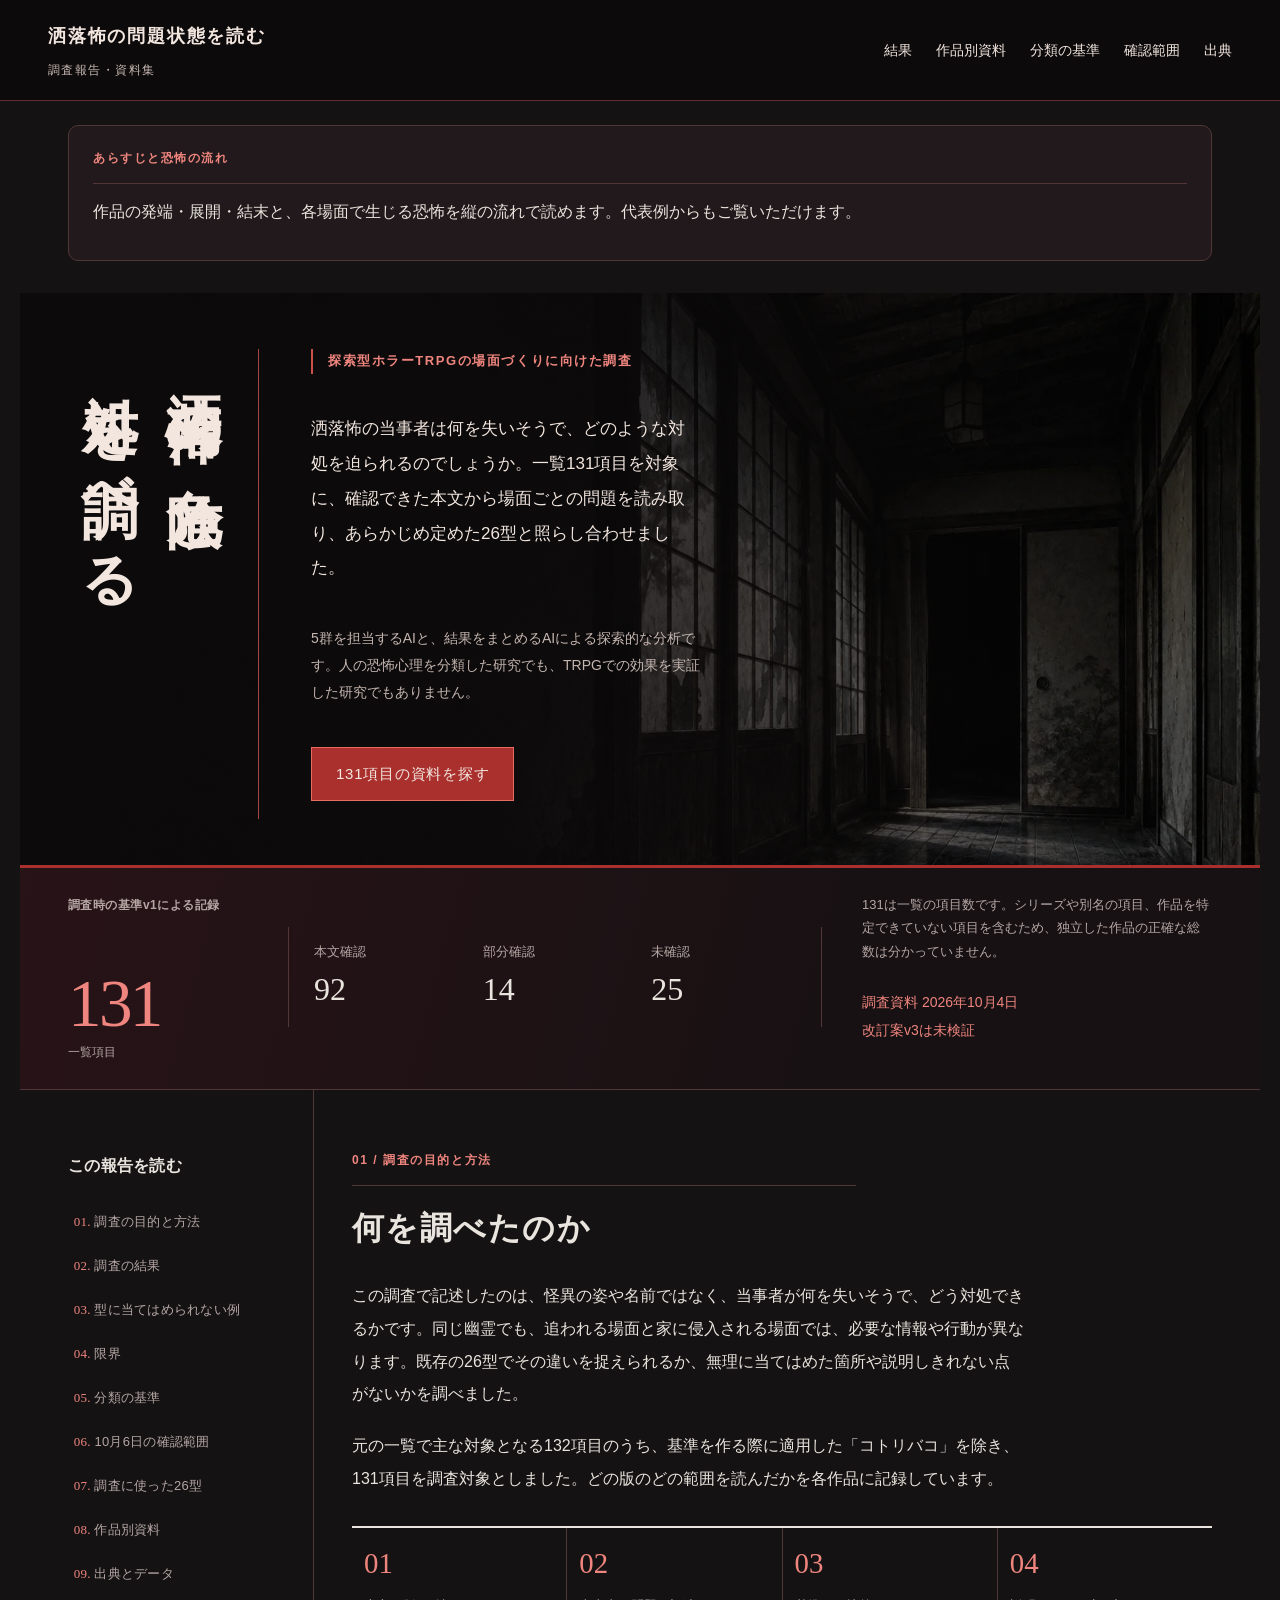
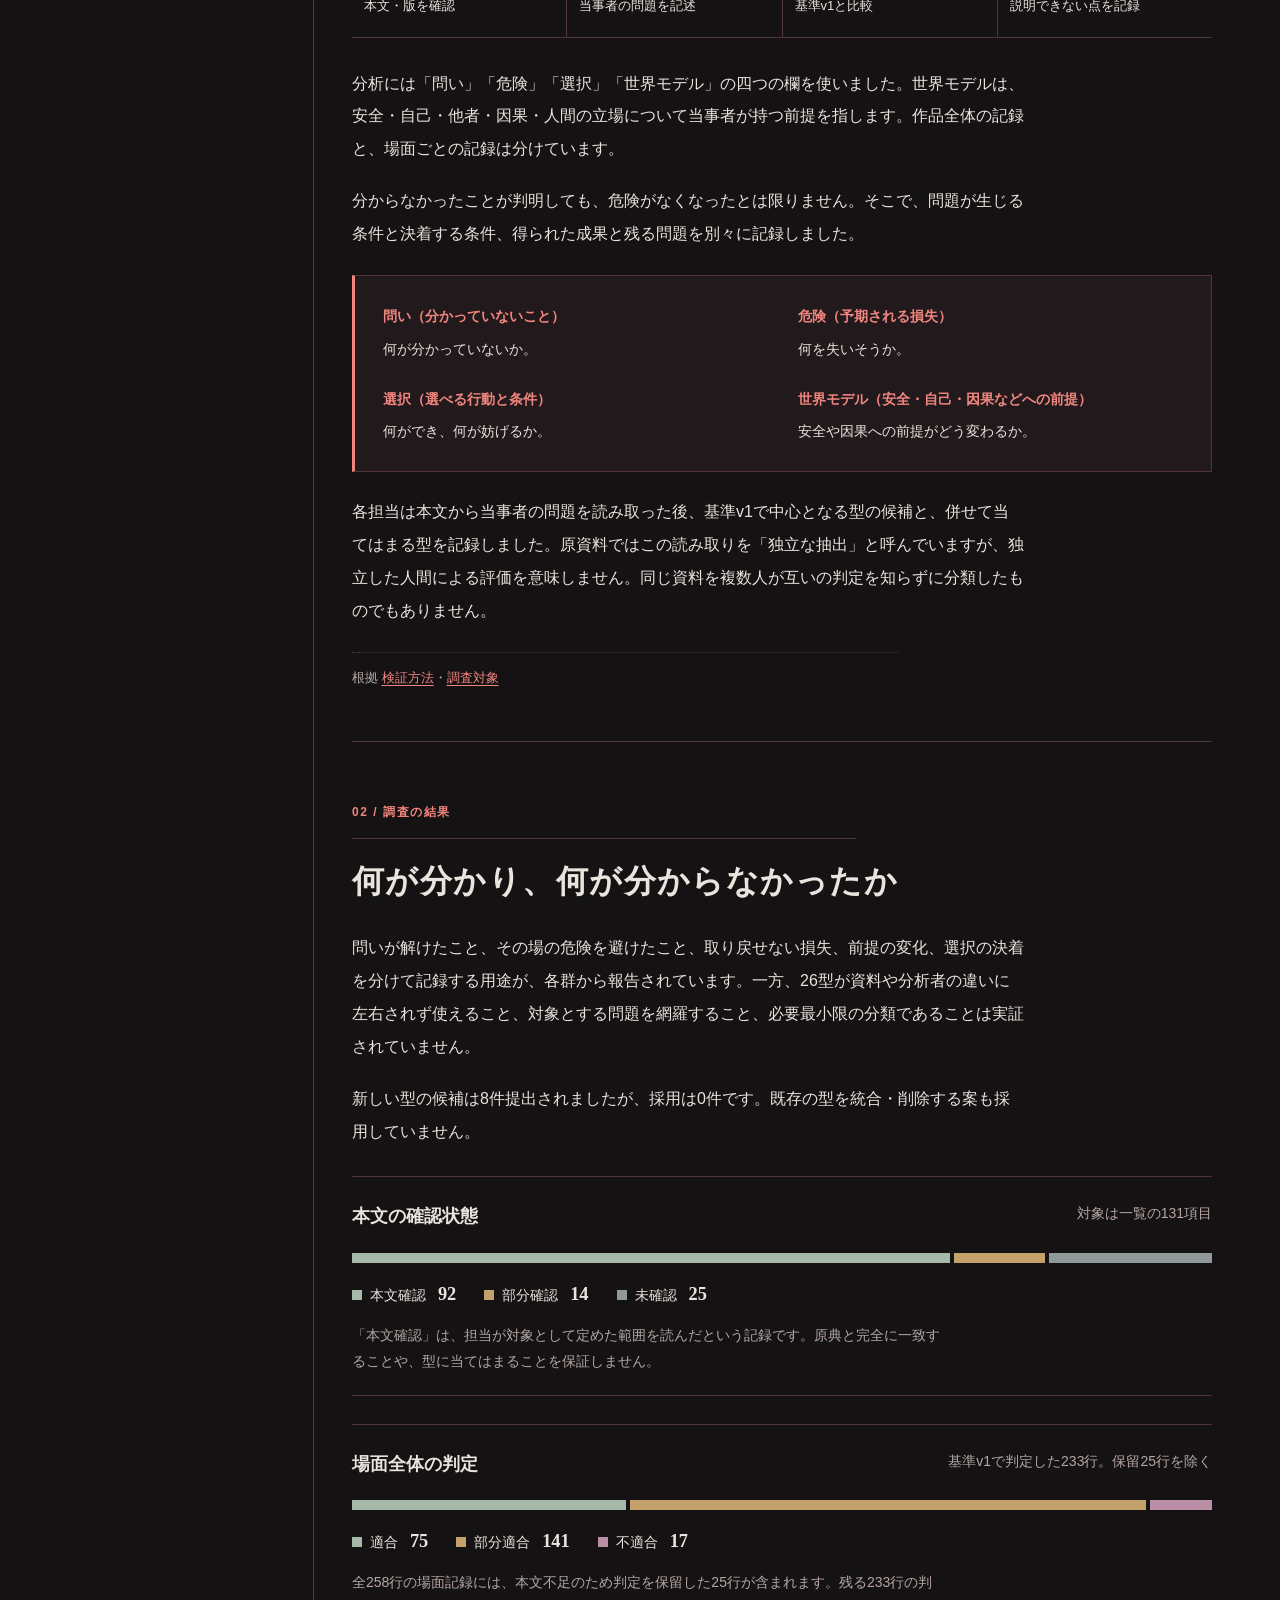
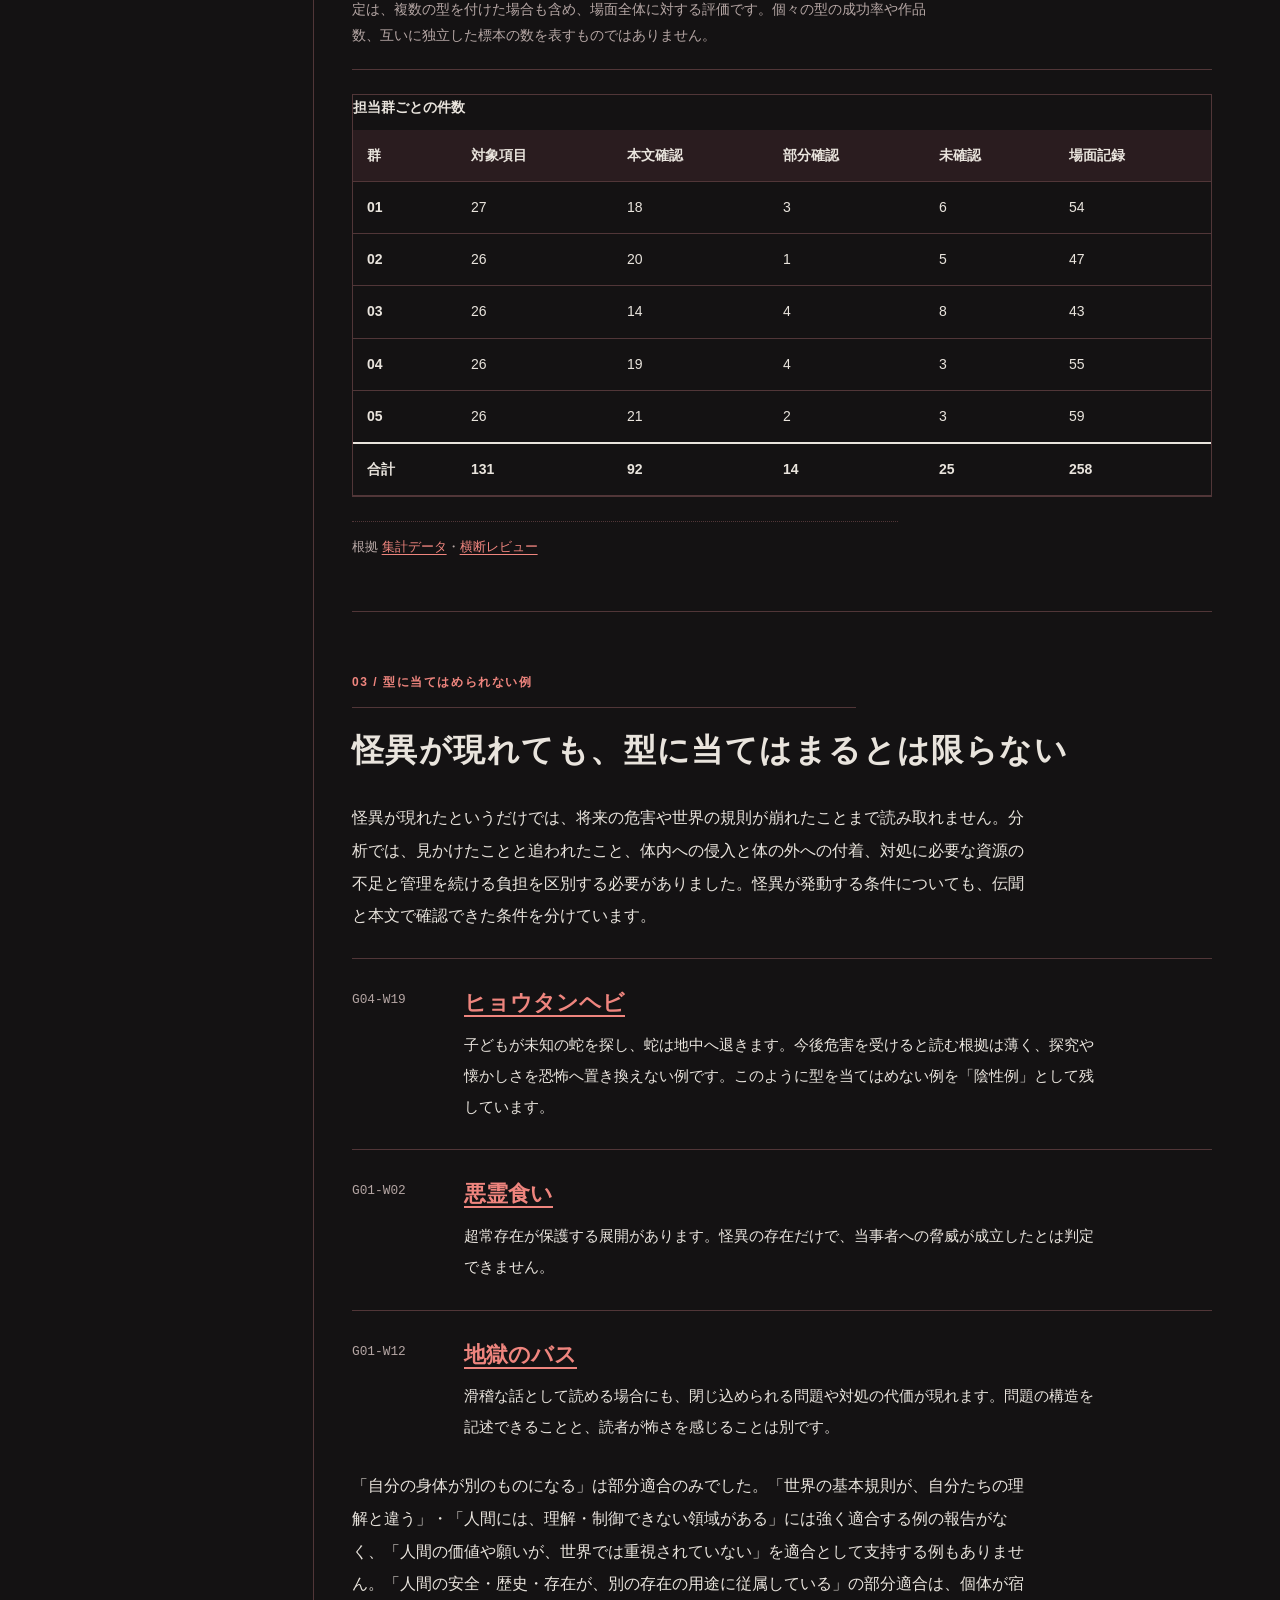
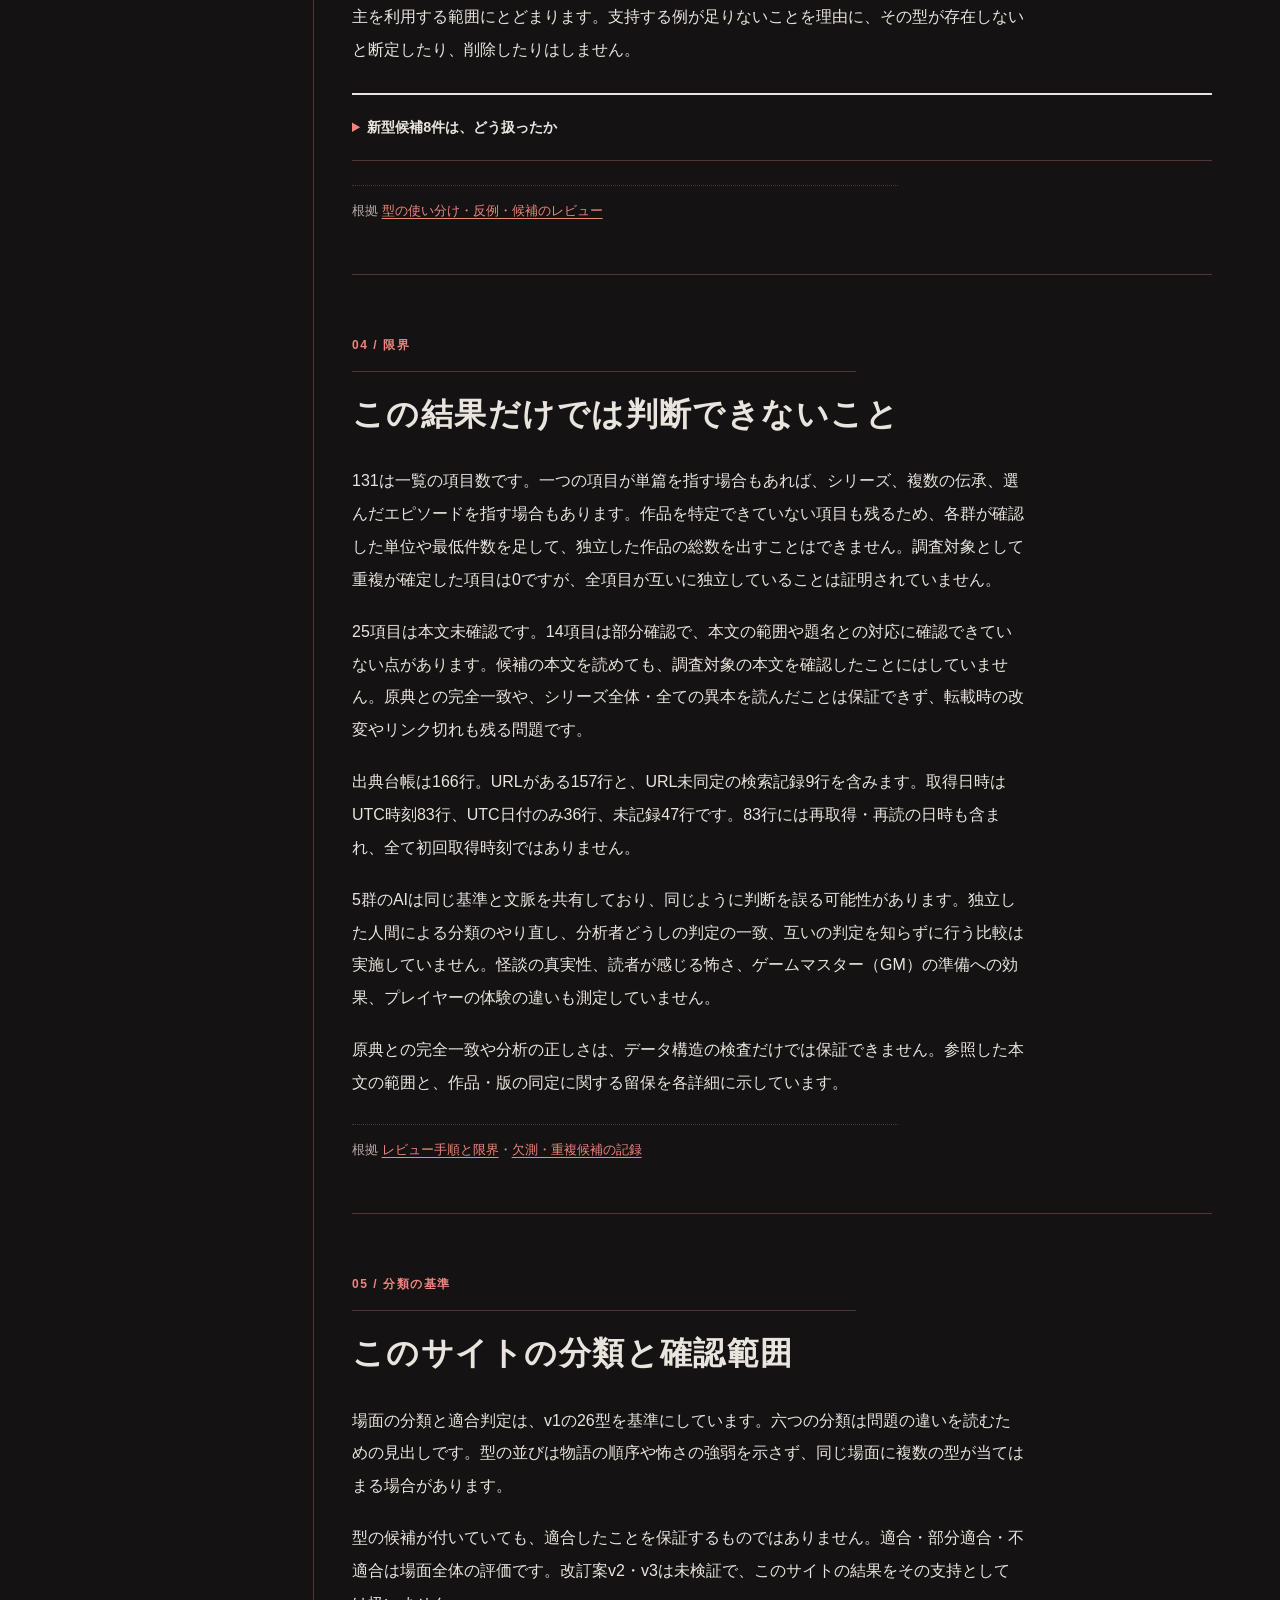
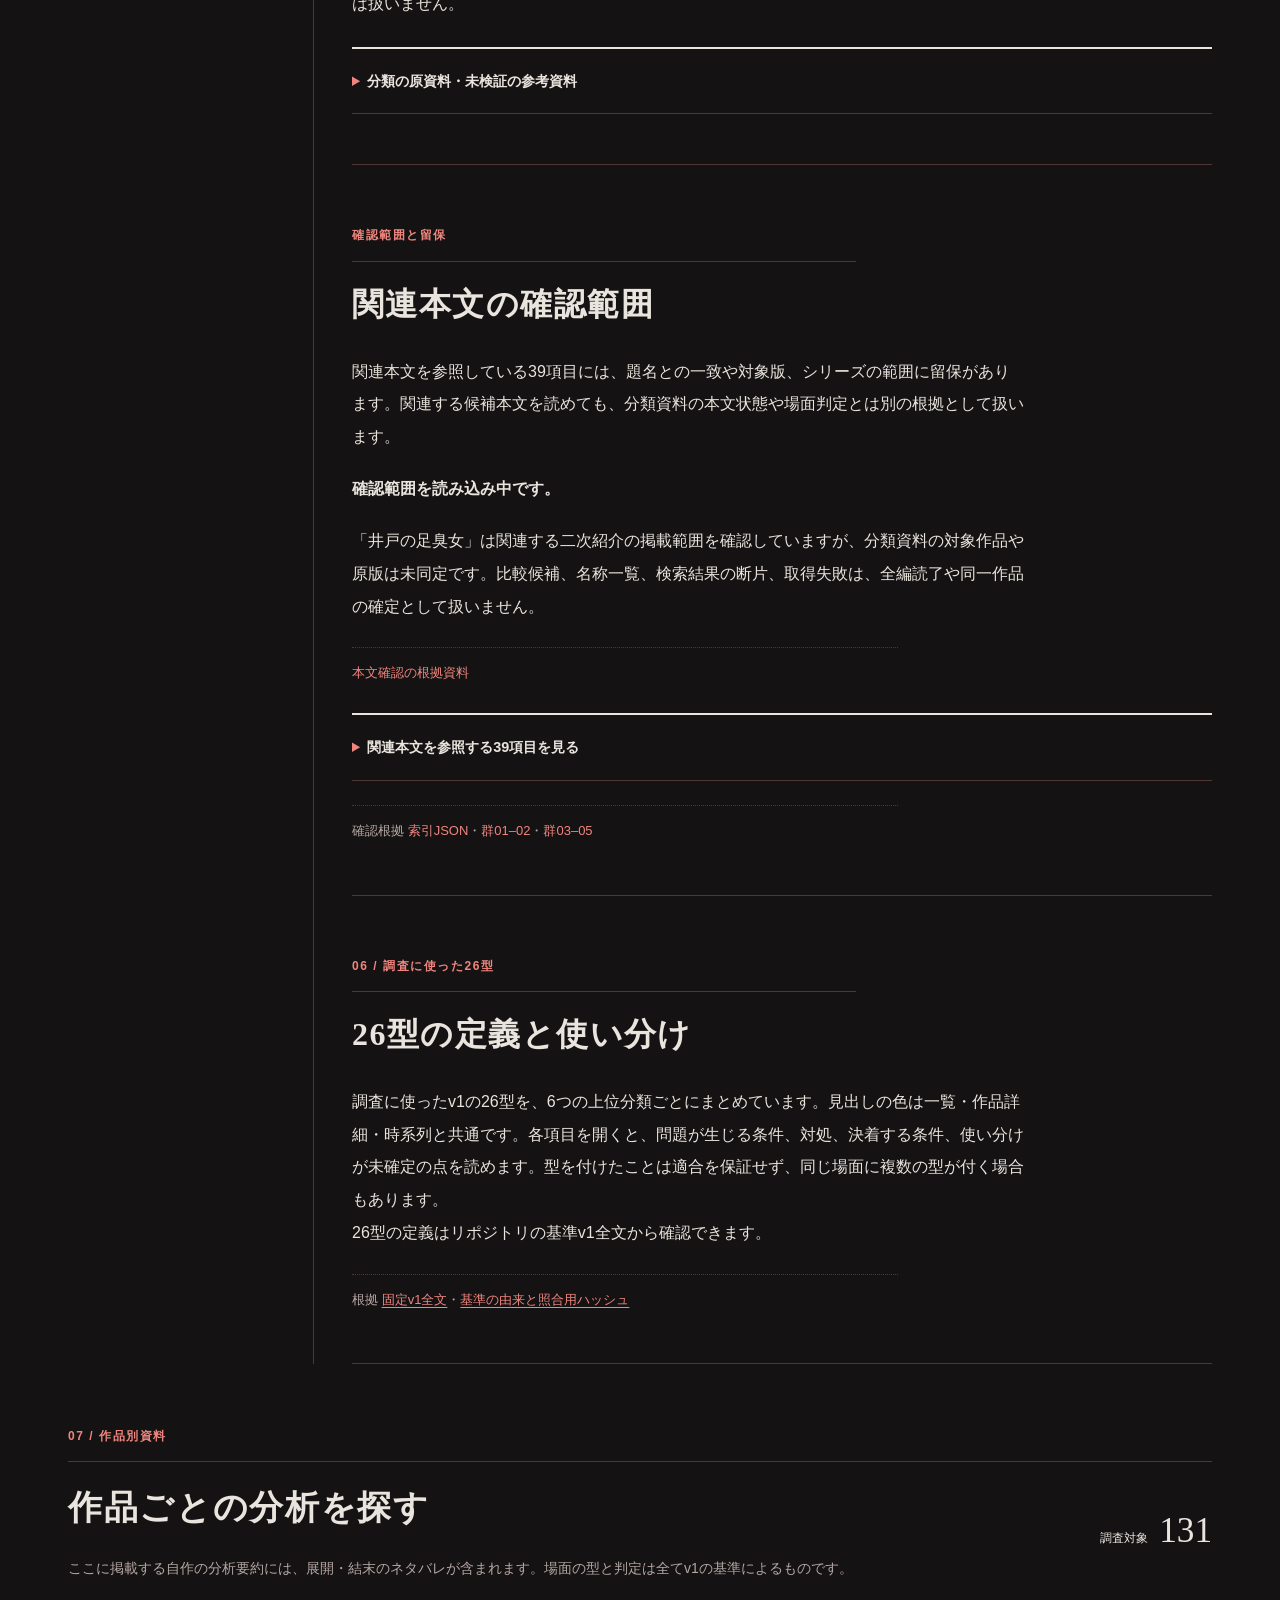
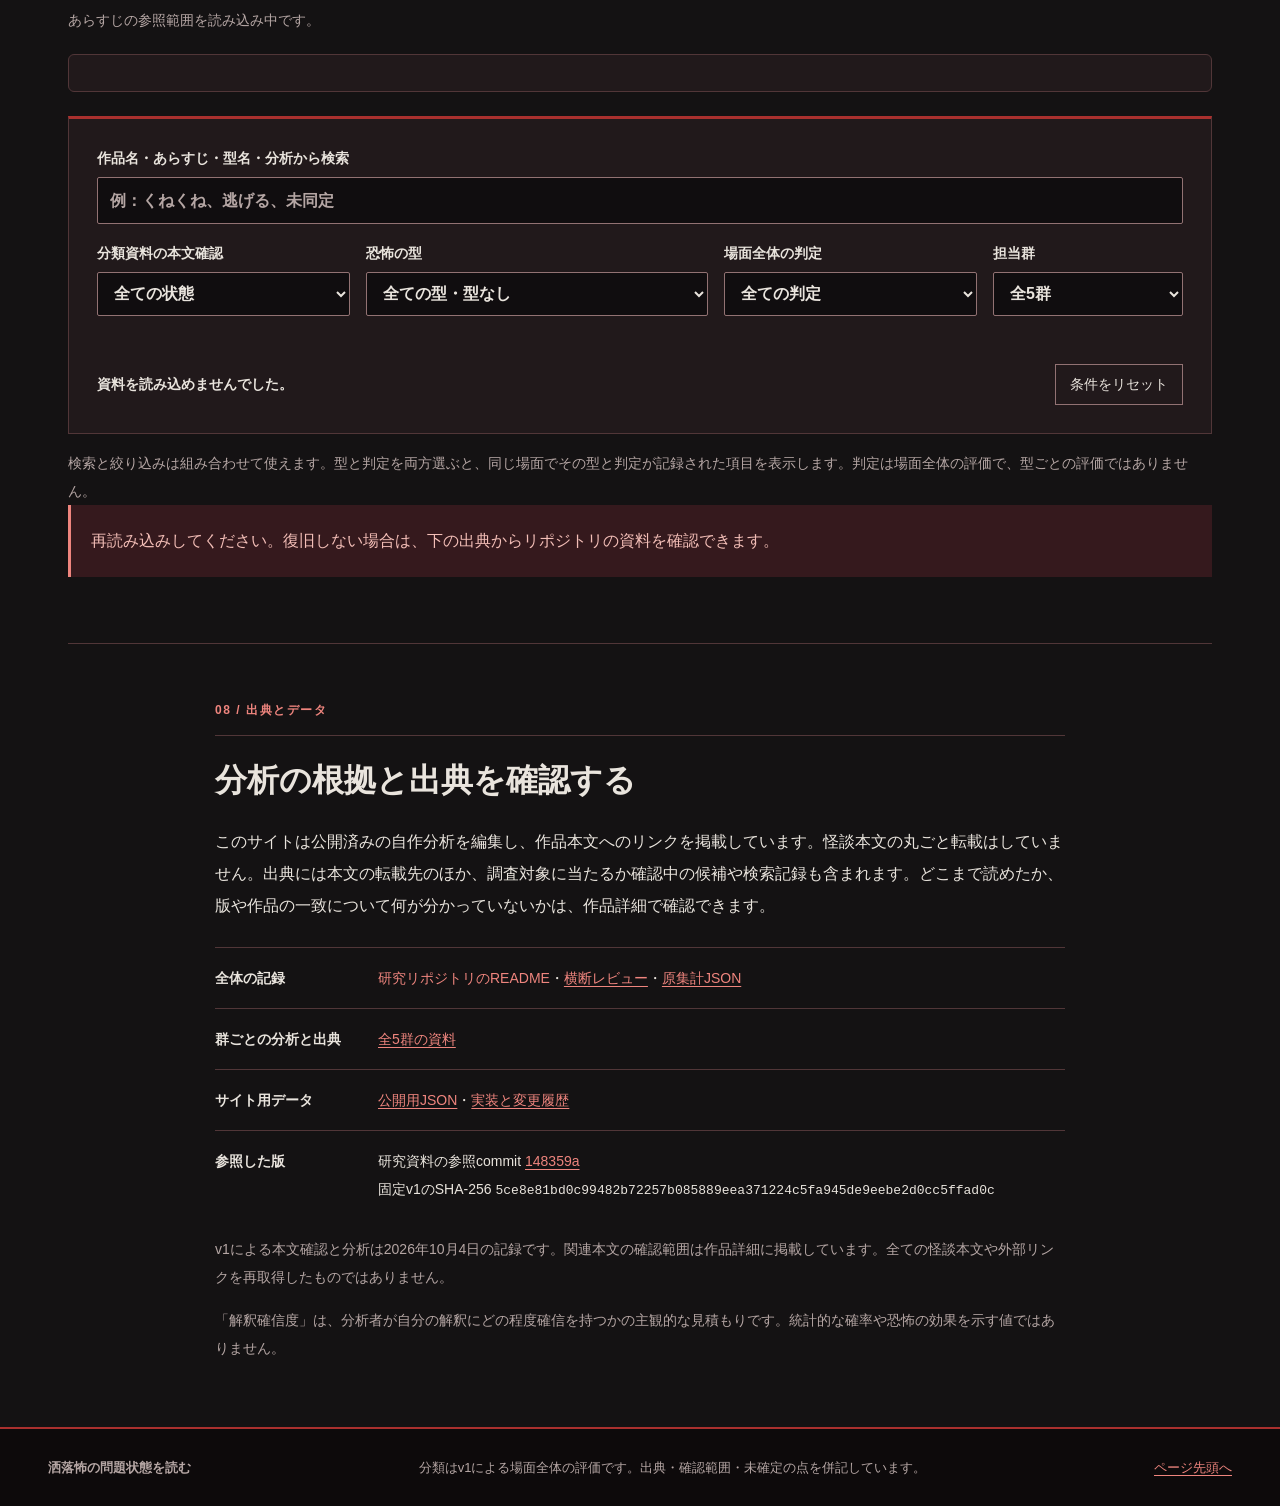
==== commit 289838b1: "Show six Japanese parent classifications throughout the v1 UI" ====
--- a/site/index.html
+++ b/site/index.html
@@ -129,7 +129,7 @@
       <section id="types">
         <p class="section-index">06 / 調査に使った26型</p>
         <h2>26型の定義と使い分け</h2>
-        <p>以下は調査に使ったv1の名称と定義です。各項目を開くと、問題が生じる条件、対処、決着する条件、使い分けが未確定の点を読めます。作品を絞り込むリンクでは、その型を付けた場面を探します。型を付けたことは適合を保証せず、同じ場面に複数の型が付く場合もあります。</p>
+        <p>調査に使ったv1の26型を、6つの上位分類ごとにまとめています。見出しの色は一覧・作品詳細・時系列と共通です。各項目を開くと、問題が生じる条件、対処、決着する条件、使い分けが未確定の点を読めます。型を付けたことは適合を保証せず、同じ場面に複数の型が付く場合もあります。</p>
         <div id="type-directory"><p class="loading">26型の定義を読み込み中です。</p></div>
         <p class="reference">根拠 <a data-repo="baseline/v1-26types/report.md">固定v1全文</a>・<a data-repo="baseline/v1-26types/provenance.json">基準の由来と照合用ハッシュ</a></p>
       </section>
@@ -140,11 +140,12 @@
     <p class="section-index">07 / 作品別資料</p>
     <div class="catalogue-heading"><div><h2 id="catalogue-title">作品ごとの分析を探す</h2><p>ここに掲載する自作の分析要約には、展開・結末のネタバレが含まれます。場面の型と判定は全てv1の基準によるものです。</p></div><span class="total-mark">調査対象 <b>131</b></span></div>
     <p id="narrative-coverage" class="small-note" aria-live="polite">あらすじの参照範囲を読み込み中です。</p>
+    <nav id="classification-legend" class="classification-legend" aria-label="恐怖の型の上位分類と色の凡例"></nav>
     <form id="filters" class="filters" role="search">
       <label class="search-label">作品名・あらすじ・型名・分析から検索<input type="search" id="query" name="q" placeholder="例：くねくね、逃げる、未同定" autocomplete="off"></label>
       <div class="selects">
         <label>分類資料の本文確認<select id="status" name="status"><option value="">全ての状態</option><option value="verified">本文確認</option><option value="partial">部分確認</option><option value="unverified">未確認</option></select></label>
-        <label>恐怖の型<select id="type" name="type"><option value="">全ての型・型なし</option><option value="none">型なしの場面あり</option></select></label>
+        <label>恐怖の型<select id="type" name="type" aria-describedby="type-context"><option value="">全ての型・型なし</option><option value="none">型なしの場面あり</option></select><span id="type-context" class="type-context"></span></label>
         <label>場面全体の判定<select id="fit" name="fit"><option value="">全ての判定</option><option>適合</option><option>部分適合</option><option>不適合</option><option>本文不足</option></select></label>
         <label>担当群<select id="group" name="group"><option value="">全5群</option><option value="group_01">群01</option><option value="group_02">群02</option><option value="group_03">群03</option><option value="group_04">群04</option><option value="group_05">群05</option></select></label>
       </div>
--- a/site/styles.css
+++ b/site/styles.css
@@ -253,7 +253,6 @@
 .tracking-record,.transition-record{margin-top:18px;padding:18px 22px;background:var(--light);font-size:.875rem}
 .tracking-record h4{font-size:.95rem;margin:0}
 .tracking-record .small-note{margin-top:6px}
-.work-tracking .tags .tag{background:var(--paper)}
 @media(min-width:1000px){.contents ol{position:sticky;top:25px}
 }
 @media(max-width:900px){main{padding:0 28px}
@@ -555,3 +554,57 @@
 }
 @media(max-width:360px){.timeline-card{padding-inline:15px}.timeline-fit{display:block;margin:3px 0 0 16px}}
 @media print{.timeline-card{break-inside:avoid;background:white;color:var(--ink)}}
+
+/* Shared v1 group accents. Names carry the meaning when color is unavailable. */
+[data-type-group="A"]{--group-ink:#f5a49a;--group-bg:#302020}
+[data-type-group="B"]{--group-ink:#99c9ef;--group-bg:#1b2833}
+[data-type-group="C"]{--group-ink:#e1c07b;--group-bg:#2e281c}
+[data-type-group="D"]{--group-ink:#c8b2ef;--group-bg:#282233}
+[data-type-group="E"]{--group-ink:#8fd3bc;--group-bg:#1c2c27}
+[data-type-group="F"]{--group-ink:#e1a7cd;--group-bg:#302030}
+.classification-legend{margin:20px 0 24px;padding:18px 20px;border:1px solid var(--line);border-radius:6px;background:var(--light)}
+.classification-legend-title{font-size:.875rem;font-weight:600;margin:0 0 12px}
+.classification-legend-list{display:grid;grid-template-columns:repeat(3,minmax(0,1fr));gap:8px 18px;list-style:none;padding:0}
+.classification-legend-list a{display:flex;align-items:center;gap:8px;min-height:44px;color:var(--group-ink);font-size:.875rem;text-decoration:none;border-bottom:1px solid transparent}
+.classification-legend-list a:hover{text-decoration:underline;border-color:currentColor}
+.classification-legend-list small{font-size:.75rem;margin-left:auto;color:var(--muted);white-space:nowrap}
+.group-swatch{display:inline-block;flex-shrink:0;width:9px;height:9px;border:1px solid currentColor;border-radius:2px;background:var(--group-ink);color:var(--group-ink)}
+.classification-legend-note{font-size:.8125rem;line-height:1.8;color:var(--muted);margin:12px 0 0}
+.type-clusters{display:grid;gap:9px;min-width:0;width:100%}
+.type-cluster{min-width:0;border-left:3px solid var(--group-ink);background:var(--group-bg);padding:8px 10px 10px;border-radius:0 4px 4px 0}
+.type-cluster .type-group-label{font:.75rem/1.7 var(--sans);font-weight:600;color:var(--group-ink);margin:0 0 6px;letter-spacing:.015em}
+.type-cluster .tags{gap:6px}
+.type-cluster .tag,.type-cluster .timeline-type{border-color:var(--group-ink);background:var(--group-bg);color:var(--ink);font-size:.75rem;line-height:1.7;border-radius:3px;padding:4px 7px;max-width:100%;overflow-wrap:anywhere}
+.type-cluster .tag:hover,.type-cluster .timeline-type:hover{color:var(--group-ink);text-decoration:underline;background:var(--paper)}
+.type-group{border-left:3px solid var(--group-ink);padding-left:18px}
+.type-group>h3{display:flex;align-items:center;gap:9px;color:var(--group-ink);border-bottom-color:var(--group-ink);background:var(--group-bg);padding:10px 12px;font-family:var(--sans);font-size:1rem}
+.type-group>h3 small{font:400 .75rem/1.8 var(--sans);margin-left:auto;white-space:nowrap}
+.type-entry summary::marker{color:var(--group-ink)}
+.type-group .type-search{color:var(--group-ink)}
+.type-context{display:block;margin-top:8px;min-height:1.8em;font-size:.75rem;line-height:1.8;font-weight:400;color:var(--muted)}
+.selected-type-group{display:flex;align-items:center;gap:7px;color:var(--group-ink)}
+.work-group-legend{font-size:.8125rem;margin:0 0 25px}
+.work-group-legend>summary{cursor:pointer;min-height:40px;padding:7px 0;color:var(--muted)}
+.work-group-legend .classification-legend{margin:10px 0 0}
+.scene-header .type-clusters{flex-basis:100%}
+.timeline-types{display:block}
+@media(max-width:700px){
+  .classification-legend{padding:15px 16px}
+  .classification-legend-list{grid-template-columns:repeat(2,minmax(0,1fr));gap:4px 14px}
+  .classification-legend-list a{font-size:.8125rem;gap:6px}
+  .classification-legend-list small{font-size:.6875rem}
+  .type-group{padding-left:12px}
+  .type-cluster{padding:7px 9px 9px}
+}
+@media(max-width:360px){.classification-legend-list{grid-template-columns:1fr}}
+@media(forced-colors:active){
+  .type-cluster,.type-group{border-left-color:CanvasText}
+  .type-cluster .type-group-label,.type-group>h3{color:CanvasText}
+  .group-swatch{background:CanvasText;color:CanvasText}
+  .type-cluster a,.classification-legend-list a,.selected-type-group{color:LinkText}
+}
+@media print{
+  .type-cluster,.classification-legend,.type-group>h3{background:white}
+  .type-cluster .type-group-label,.classification-legend-list a,.type-group>h3,.selected-type-group{color:var(--ink)}
+  .type-cluster .tag,.type-cluster .timeline-type{background:white;color:var(--ink)}
+}
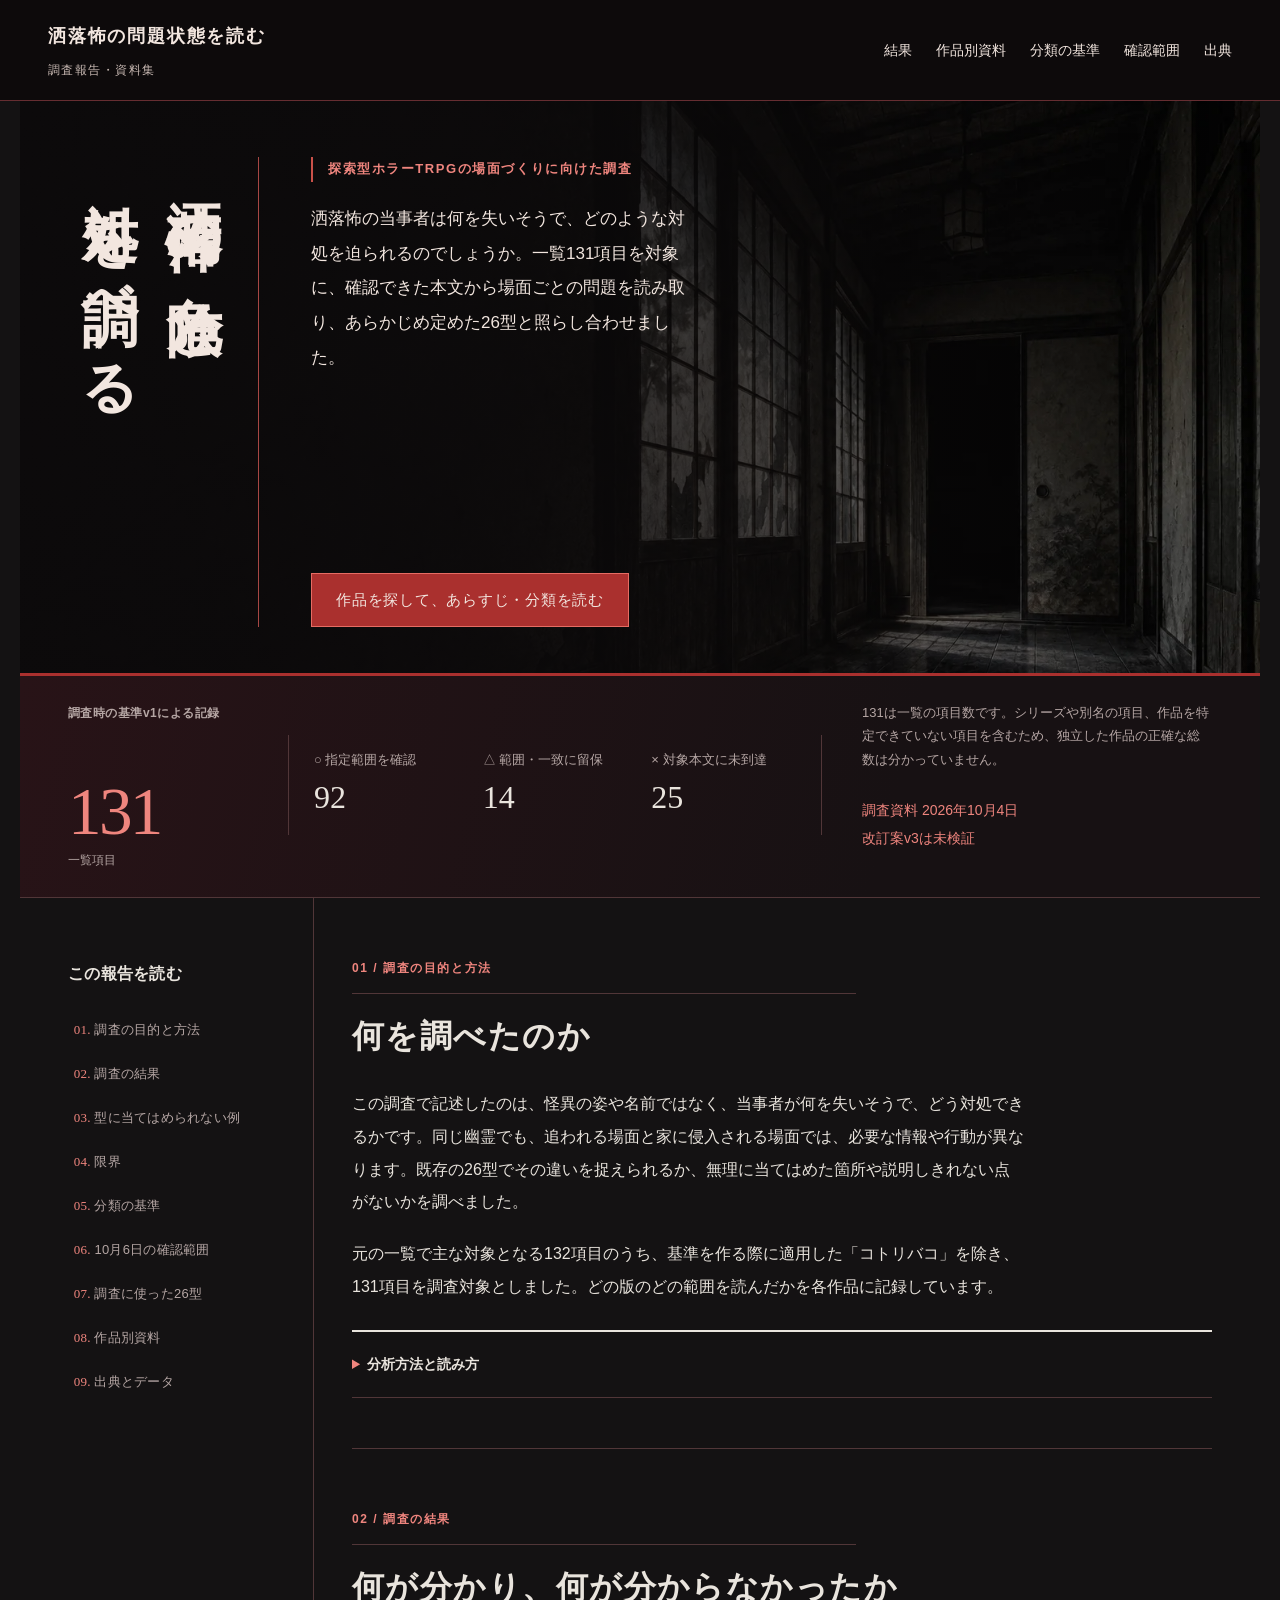
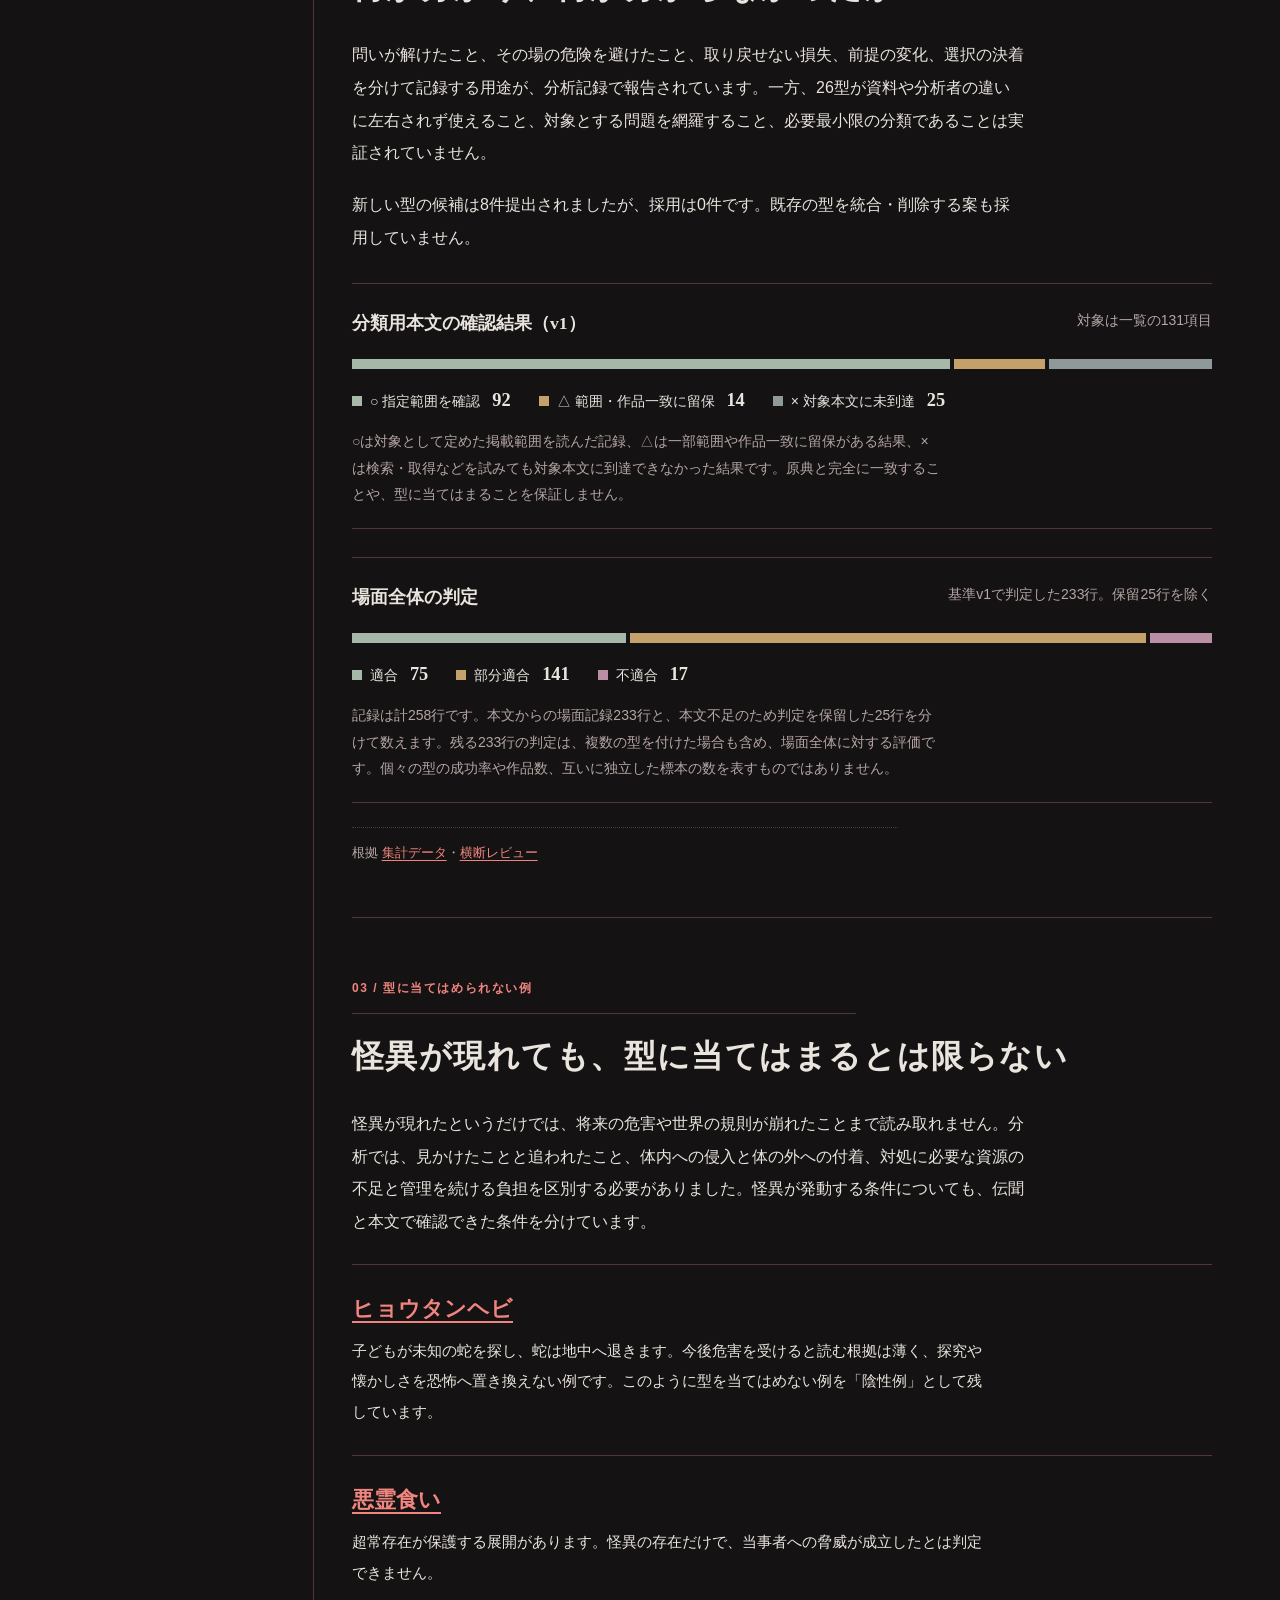
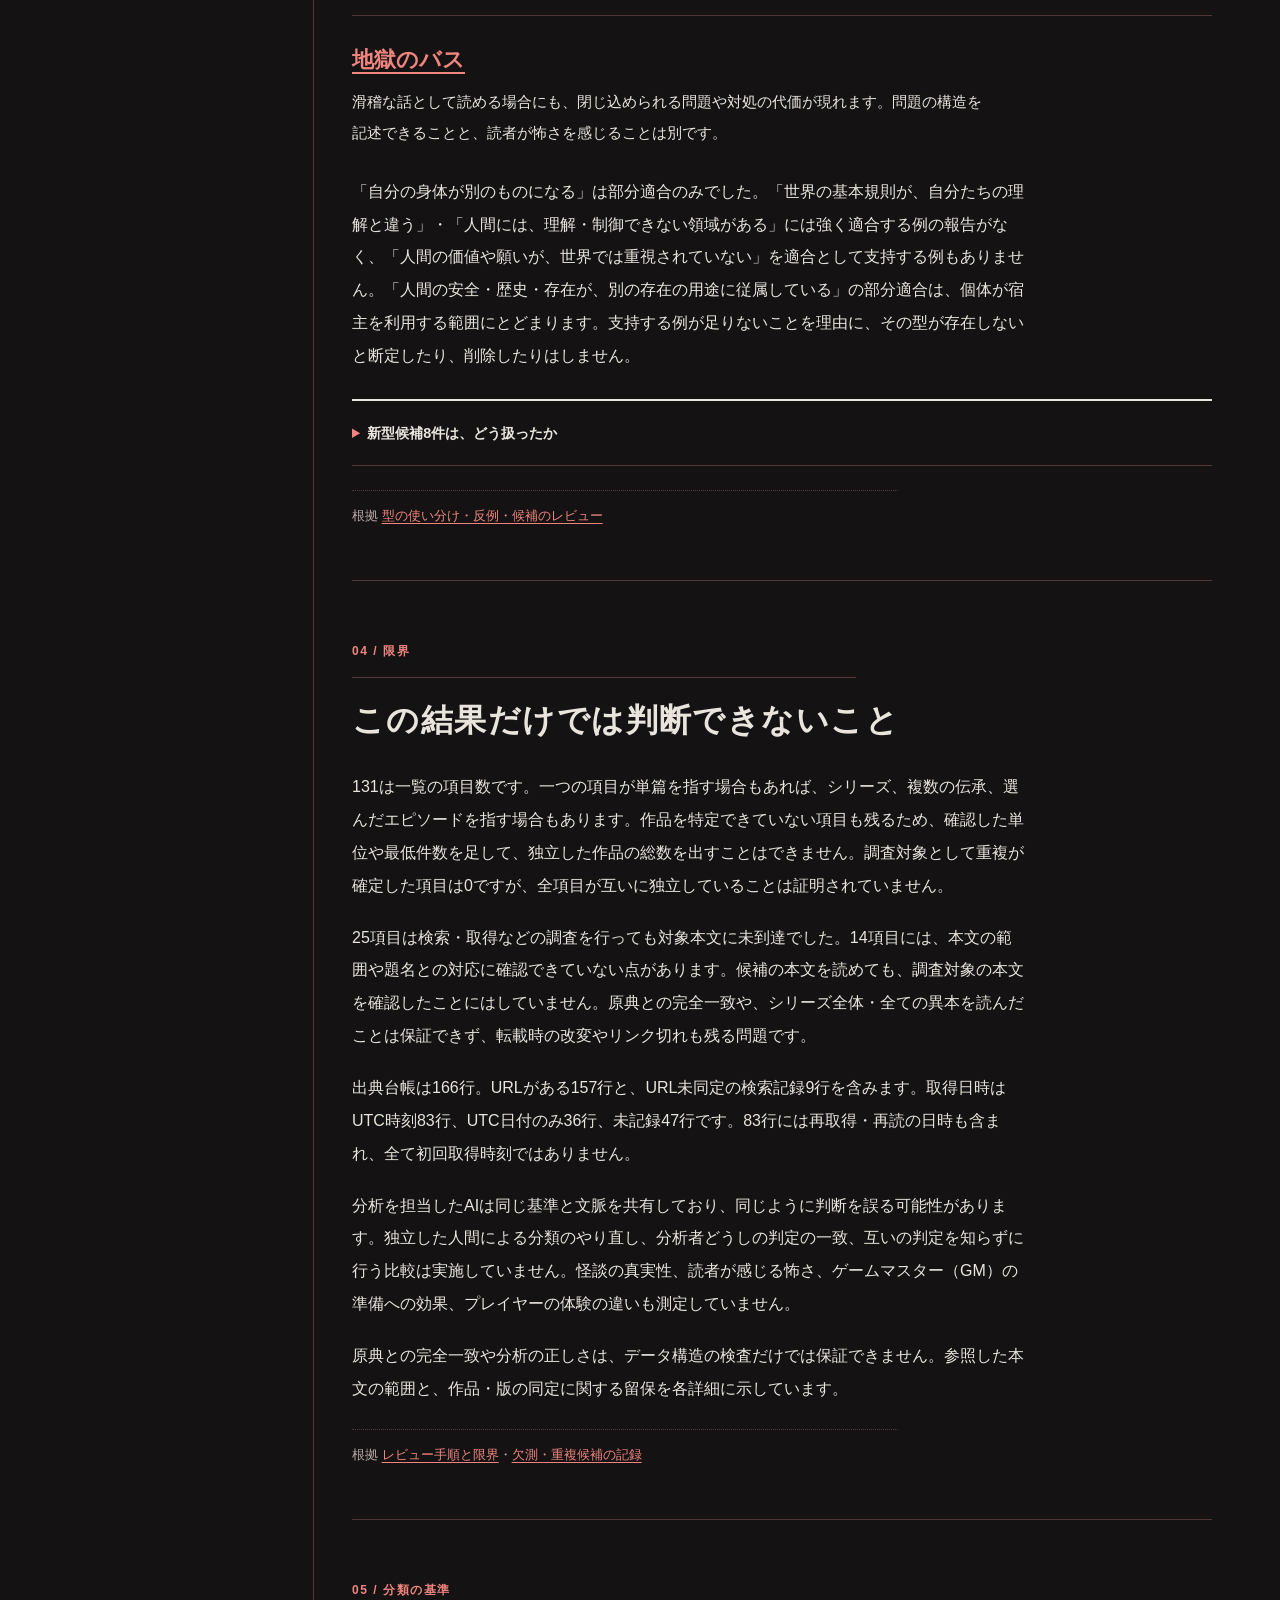
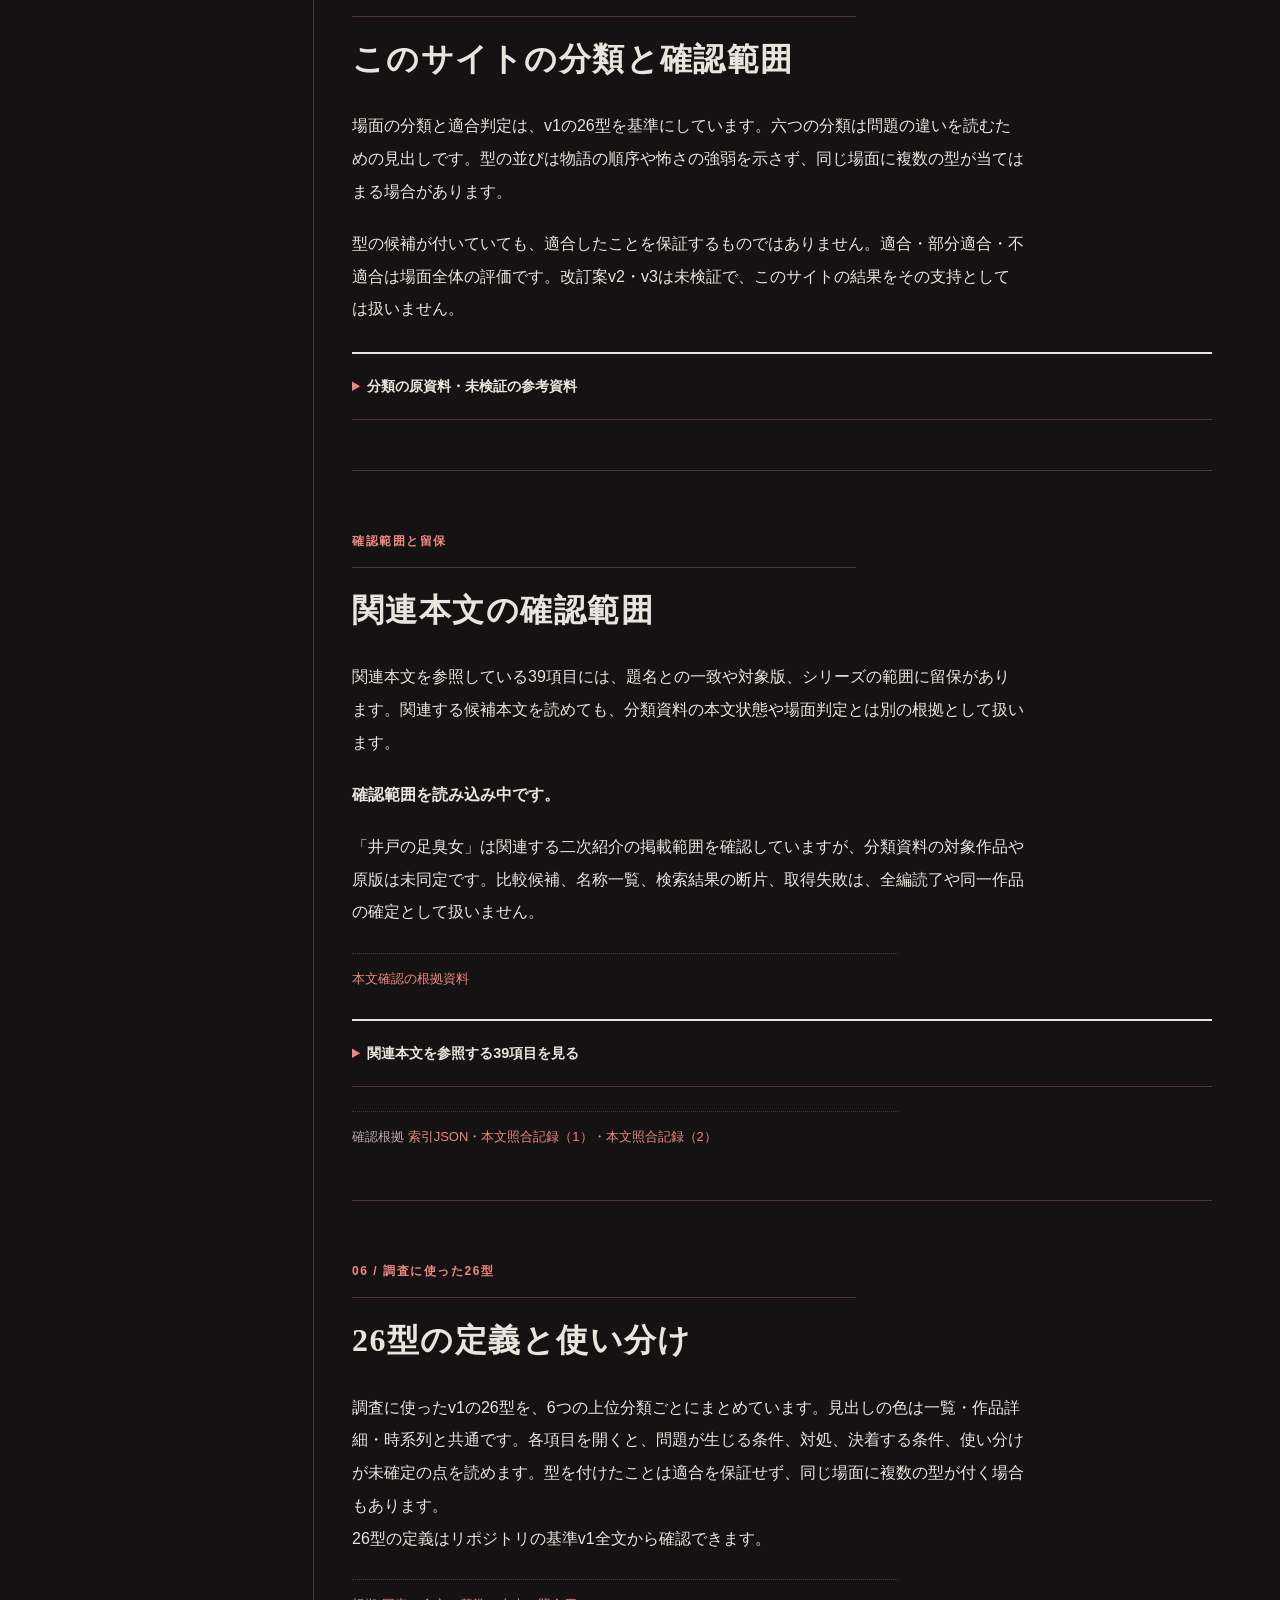
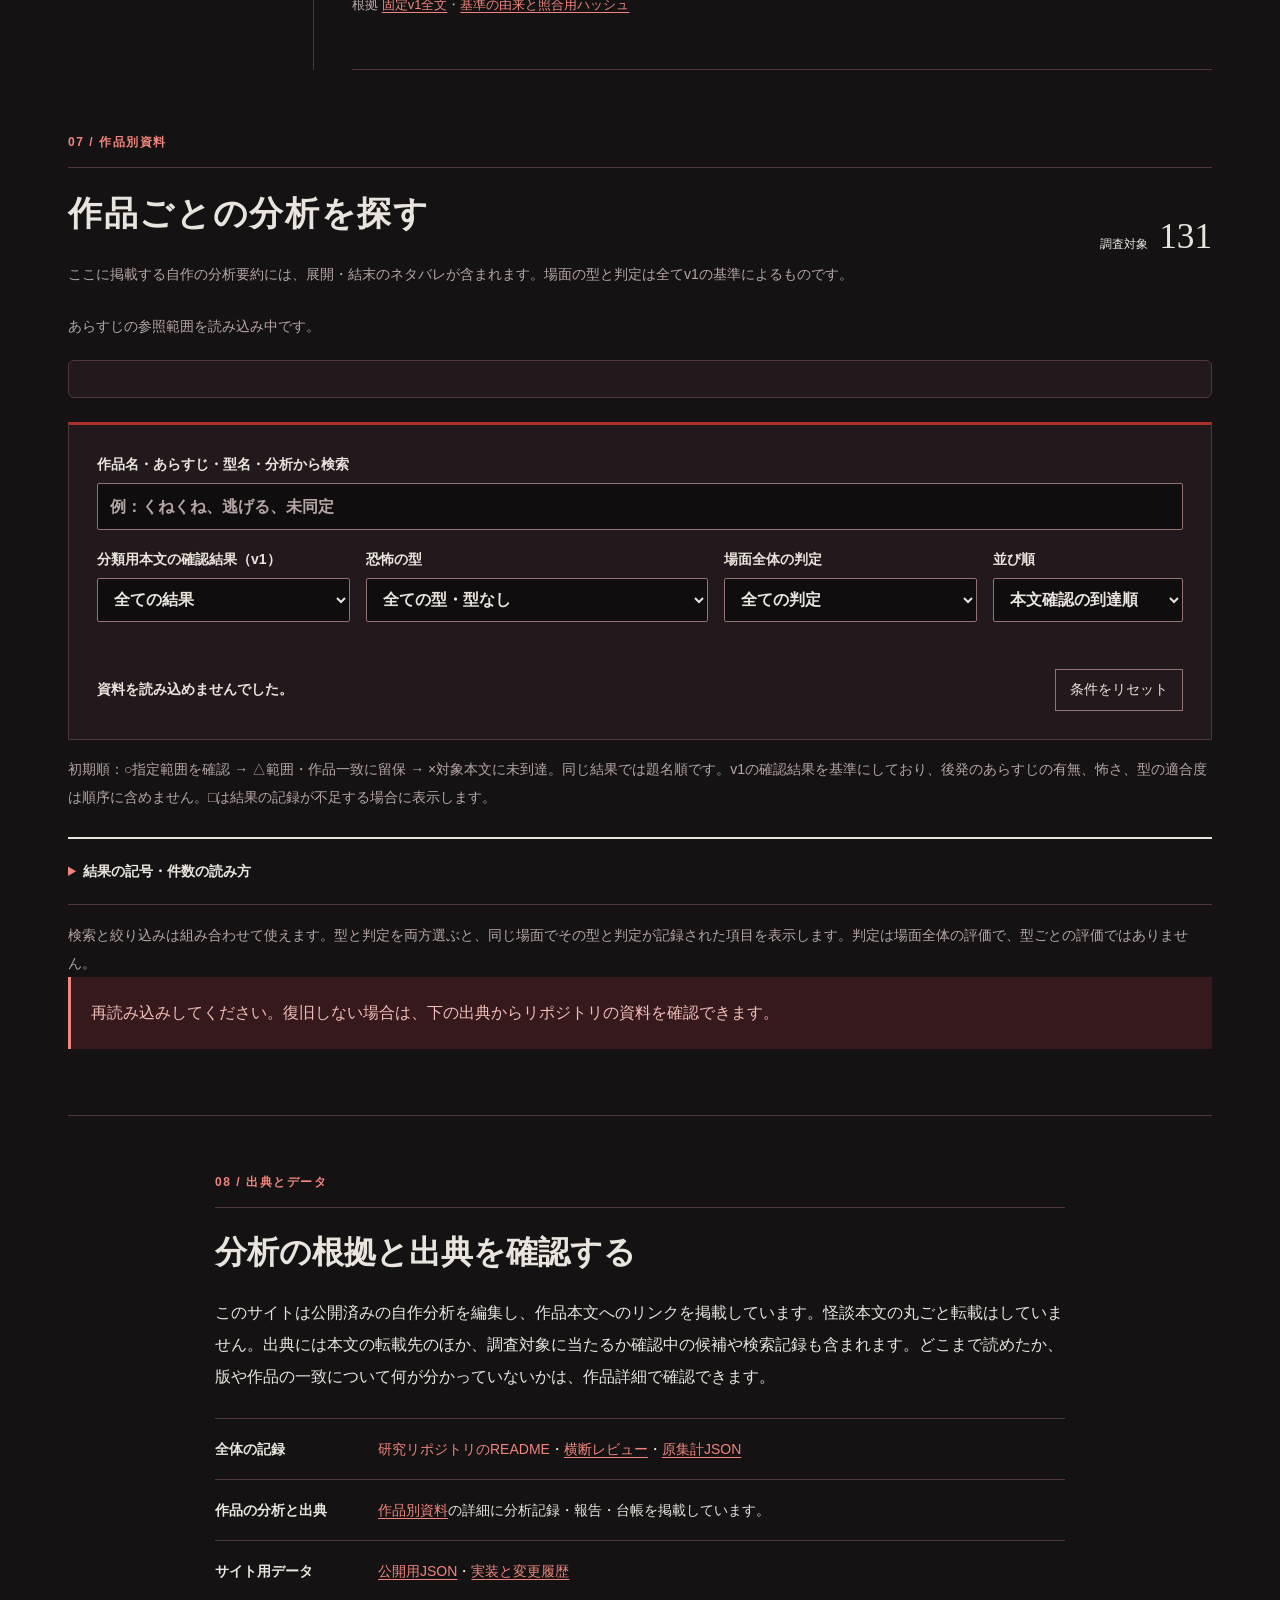
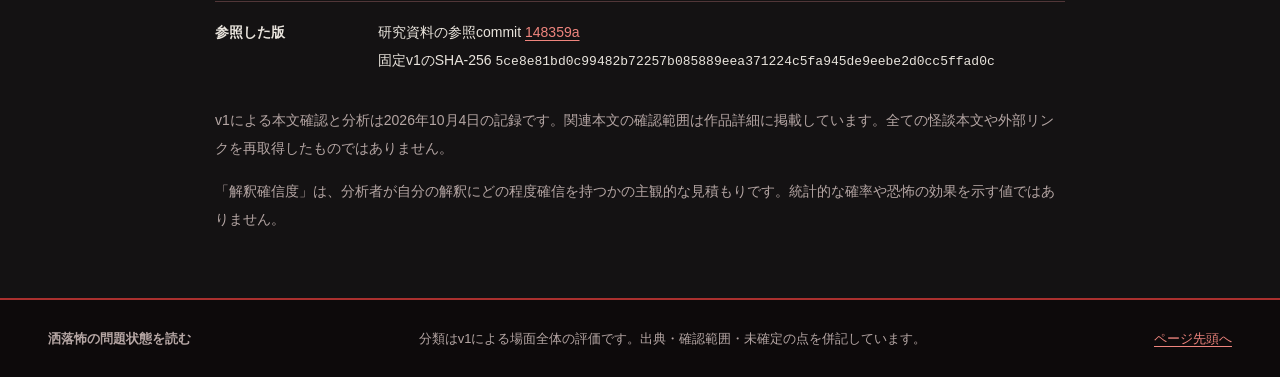
==== commit c0053763: "Show reading outcomes without arbitrary work allocation groups" ====
--- a/site/index.html
+++ b/site/index.html
@@ -20,24 +20,18 @@
 </header>
 <main id="main">
 <div id="report">
-  <section class="poc-review" aria-label="代表的な作品のあらすじと時系列">
-    <p class="section-index">あらすじと恐怖の流れ</p>
-    <p>作品の発端・展開・結末と、各場面で生じる恐怖を縦の流れで読めます。代表例からもご覧いただけます。</p>
-    <nav class="poc-links" id="poc-links" aria-label="代表的な4作品"></nav>
-  </section>
   <section class="opening" aria-labelledby="title">
     <div class="opening-copy">
       <p class="eyebrow">探索型ホラーTRPGの場面づくりに向けた調査</p>
       <h1 id="title">洒落怖の危険と<br>対処を調べる</h1>
       <p class="lead">洒落怖の当事者は何を失いそうで、どのような対処を迫られるのでしょうか。一覧131項目を対象に、確認できた本文から場面ごとの問題を読み取り、あらかじめ定めた26型と照らし合わせました。</p>
-      <p class="opening-note">5群を担当するAIと、結果をまとめるAIによる探索的な分析です。人の恐怖心理を分類した研究でも、TRPGでの効果を実証した研究でもありません。</p>
-      <a class="primary-link" href="#catalogue">131項目の資料を探す</a>
+      <a class="primary-link" href="#catalogue">作品を探して、あらすじ・分類を読む</a>
     </div>
     <aside class="overview" aria-label="調査の要点">
       <p class="eyebrow">調査時の基準v1による記録</p>
       <p class="large-number">131<span>一覧項目</span></p>
       <dl class="overview-numbers">
-        <div><dt>本文確認</dt><dd>92</dd></div><div><dt>部分確認</dt><dd>14</dd></div><div><dt>未確認</dt><dd>25</dd></div>
+        <div><dt>○ 指定範囲を確認</dt><dd>92</dd></div><div><dt>△ 範囲・一致に留保</dt><dd>14</dd></div><div><dt>× 対象本文に未到達</dt><dd>25</dd></div>
       </dl>
       <p>131は一覧の項目数です。シリーズや別名の項目、作品を特定できていない項目を含むため、独立した作品の正確な総数は分かっていません。</p>
       <p class="overview-footer">調査資料 2026年10月4日<br>改訂案v3は未検証</p>
@@ -55,32 +49,34 @@
         <h2>何を調べたのか</h2>
         <p>この調査で記述したのは、怪異の姿や名前ではなく、当事者が何を失いそうで、どう対処できるかです。同じ幽霊でも、追われる場面と家に侵入される場面では、必要な情報や行動が異なります。既存の26型でその違いを捉えられるか、無理に当てはめた箇所や説明しきれない点がないかを調べました。</p>
         <p>元の一覧で主な対象となる132項目のうち、基準を作る際に適用した「コトリバコ」を除き、131項目を調査対象としました。どの版のどの範囲を読んだかを各作品に記録しています。</p>
+        <details class="document-details"><summary>分析方法と読み方</summary>
+        <p>AIによる探索的な分析です。人の恐怖心理を分類した研究でも、TRPGでの効果を実証した研究でもありません。</p>
         <div class="method-flow" aria-label="調査手順"><span>本文・版を確認</span><span>当事者の問題を記述</span><span>基準v1と比較</span><span>説明できない点を記録</span></div>
         <p>分析には「問い」「危険」「選択」「世界モデル」の四つの欄を使いました。世界モデルは、安全・自己・他者・因果・人間の立場について当事者が持つ前提を指します。作品全体の記録と、場面ごとの記録は分けています。</p>
         <p>分からなかったことが判明しても、危険がなくなったとは限りません。そこで、問題が生じる条件と決着する条件、得られた成果と残る問題を別々に記録しました。</p>
         <dl class="notation"><div><dt>問い（分かっていないこと）</dt><dd>何が分かっていないか。</dd></div><div><dt>危険（予期される損失）</dt><dd>何を失いそうか。</dd></div><div><dt>選択（選べる行動と条件）</dt><dd>何ができ、何が妨げるか。</dd></div><div><dt>世界モデル（安全・自己・因果などへの前提）</dt><dd>安全や因果への前提がどう変わるか。</dd></div></dl>
         <p>各担当は本文から当事者の問題を読み取った後、基準v1で中心となる型の候補と、併せて当てはまる型を記録しました。原資料ではこの読み取りを「独立な抽出」と呼んでいますが、独立した人間による評価を意味しません。同じ資料を複数人が互いの判定を知らずに分類したものでもありません。</p>
         <p class="reference">根拠 <a data-repo="methods/validation.md">検証方法</a>・<a data-repo="assignments/groups.json">調査対象</a></p>
+        </details>
       </section>
 
       <section id="findings">
         <p class="section-index">02 / 調査の結果</p>
         <h2>何が分かり、何が分からなかったか</h2>
-        <p>問いが解けたこと、その場の危険を避けたこと、取り戻せない損失、前提の変化、選択の決着を分けて記録する用途が、各群から報告されています。一方、26型が資料や分析者の違いに左右されず使えること、対象とする問題を網羅すること、必要最小限の分類であることは実証されていません。</p>
+        <p>問いが解けたこと、その場の危険を避けたこと、取り戻せない損失、前提の変化、選択の決着を分けて記録する用途が、分析記録で報告されています。一方、26型が資料や分析者の違いに左右されず使えること、対象とする問題を網羅すること、必要最小限の分類であることは実証されていません。</p>
         <p>新しい型の候補は8件提出されましたが、採用は0件です。既存の型を統合・削除する案も採用していません。</p>
         <figure class="count-figure">
-          <figcaption><strong>本文の確認状態</strong><span>対象は一覧の131項目</span></figcaption>
-          <div class="stacked" aria-label="本文確認92、部分確認14、未確認25"><span class="verified" style="flex:92"></span><span class="partial" style="flex:14"></span><span class="unverified" style="flex:25"></span></div>
-          <ul class="legend"><li><i class="verified"></i>本文確認 <b>92</b></li><li><i class="partial"></i>部分確認 <b>14</b></li><li><i class="unverified"></i>未確認 <b>25</b></li></ul>
-          <p>「本文確認」は、担当が対象として定めた範囲を読んだという記録です。原典と完全に一致することや、型に当てはまることを保証しません。</p>
+          <figcaption><strong>分類用本文の確認結果（v1）</strong><span>対象は一覧の131項目</span></figcaption>
+          <div class="stacked" aria-label="指定範囲を確認92、範囲・作品一致に留保14、対象本文に未到達25"><span class="verified" style="flex:92"></span><span class="partial" style="flex:14"></span><span class="unverified" style="flex:25"></span></div>
+          <ul class="legend"><li><i class="verified"></i>○ 指定範囲を確認 <b>92</b></li><li><i class="partial"></i>△ 範囲・作品一致に留保 <b>14</b></li><li><i class="unverified"></i>× 対象本文に未到達 <b>25</b></li></ul>
+          <p>○は対象として定めた掲載範囲を読んだ記録、△は一部範囲や作品一致に留保がある結果、×は検索・取得などを試みても対象本文に到達できなかった結果です。原典と完全に一致することや、型に当てはまることを保証しません。</p>
         </figure>
         <figure class="count-figure">
           <figcaption><strong>場面全体の判定</strong><span>基準v1で判定した233行。保留25行を除く</span></figcaption>
           <div class="stacked" aria-label="適合75、部分適合141、不適合17"><span class="verified" style="flex:75"></span><span class="partial" style="flex:141"></span><span class="negative" style="flex:17"></span></div>
           <ul class="legend"><li><i class="verified"></i>適合 <b>75</b></li><li><i class="partial"></i>部分適合 <b>141</b></li><li><i class="negative"></i>不適合 <b>17</b></li></ul>
-          <p>全258行の場面記録には、本文不足のため判定を保留した25行が含まれます。残る233行の判定は、複数の型を付けた場合も含め、場面全体に対する評価です。個々の型の成功率や作品数、互いに独立した標本の数を表すものではありません。</p>
+          <p>記録は計258行です。本文からの場面記録233行と、本文不足のため判定を保留した25行を分けて数えます。残る233行の判定は、複数の型を付けた場合も含め、場面全体に対する評価です。個々の型の成功率や作品数、互いに独立した標本の数を表すものではありません。</p>
         </figure>
-        <div class="table-scroll" tabindex="0" role="region" aria-label="群別件数表"><table><caption>担当群ごとの件数</caption><thead><tr><th scope="col">群</th><th scope="col">対象項目</th><th scope="col">本文確認</th><th scope="col">部分確認</th><th scope="col">未確認</th><th scope="col">場面記録</th></tr></thead><tbody><tr><th scope="row">01</th><td>27</td><td>18</td><td>3</td><td>6</td><td>54</td></tr><tr><th scope="row">02</th><td>26</td><td>20</td><td>1</td><td>5</td><td>47</td></tr><tr><th scope="row">03</th><td>26</td><td>14</td><td>4</td><td>8</td><td>43</td></tr><tr><th scope="row">04</th><td>26</td><td>19</td><td>4</td><td>3</td><td>55</td></tr><tr><th scope="row">05</th><td>26</td><td>21</td><td>2</td><td>3</td><td>59</td></tr></tbody><tfoot><tr><th scope="row">合計</th><td>131</td><td>92</td><td>14</td><td>25</td><td>258</td></tr></tfoot></table></div>
         <p class="reference">根拠 <a data-repo="integration/data/summary.json">集計データ</a>・<a data-repo="integration/reports/robustness.md">横断レビュー</a></p>
       </section>
 
@@ -88,21 +84,21 @@
         <p class="section-index">03 / 型に当てはめられない例</p>
         <h2>怪異が現れても、型に当てはまるとは限らない</h2>
         <p>怪異が現れたというだけでは、将来の危害や世界の規則が崩れたことまで読み取れません。分析では、見かけたことと追われたこと、体内への侵入と体の外への付着、対処に必要な資源の不足と管理を続ける負担を区別する必要がありました。怪異が発動する条件についても、伝聞と本文で確認できた条件を分けています。</p>
-        <div class="example-row"><span>G04-W19</span><div><h3><a href="#work=G04-W19">ヒョウタンヘビ</a></h3><p>子どもが未知の蛇を探し、蛇は地中へ退きます。今後危害を受けると読む根拠は薄く、探究や懐かしさを恐怖へ置き換えない例です。このように型を当てはめない例を「陰性例」として残しています。</p></div></div>
-        <div class="example-row"><span>G01-W02</span><div><h3><a href="#work=G01-W02">悪霊食い</a></h3><p>超常存在が保護する展開があります。怪異の存在だけで、当事者への脅威が成立したとは判定できません。</p></div></div>
-        <div class="example-row"><span>G01-W12</span><div><h3><a href="#work=G01-W12">地獄のバス</a></h3><p>滑稽な話として読める場合にも、閉じ込められる問題や対処の代価が現れます。問題の構造を記述できることと、読者が怖さを感じることは別です。</p></div></div>
+        <div class="example-row"><div><h3><a href="#work=G04-W19">ヒョウタンヘビ</a></h3><p>子どもが未知の蛇を探し、蛇は地中へ退きます。今後危害を受けると読む根拠は薄く、探究や懐かしさを恐怖へ置き換えない例です。このように型を当てはめない例を「陰性例」として残しています。</p></div></div>
+        <div class="example-row"><div><h3><a href="#work=G01-W02">悪霊食い</a></h3><p>超常存在が保護する展開があります。怪異の存在だけで、当事者への脅威が成立したとは判定できません。</p></div></div>
+        <div class="example-row"><div><h3><a href="#work=G01-W12">地獄のバス</a></h3><p>滑稽な話として読める場合にも、閉じ込められる問題や対処の代価が現れます。問題の構造を記述できることと、読者が怖さを感じることは別です。</p></div></div>
         <p>「自分の身体が別のものになる」は部分適合のみでした。「世界の基本規則が、自分たちの理解と違う」・「人間には、理解・制御できない領域がある」には強く適合する例の報告がなく、「人間の価値や願いが、世界では重視されていない」を適合として支持する例もありません。「人間の安全・歴史・存在が、別の存在の用途に従属している」の部分適合は、個体が宿主を利用する範囲にとどまります。支持する例が足りないことを理由に、その型が存在しないと断定したり、削除したりはしません。</p>
-        <details class="document-details"><summary>新型候補8件は、どう扱ったか</summary><div class="table-scroll" tabindex="0" role="region" aria-label="新型候補の整理"><table><thead><tr><th scope="col">候補の内容</th><th scope="col">提出件数</th><th scope="col">全群を通じた判断</th></tr></thead><tbody><tr><th scope="row">直接危害</th><td>3</td><td>「追われている」の範囲を広げる案や、接触後の状況、順序・期限の補足で記述する案との比較を保留。</td></tr><tr><th scope="row">公的露見・標的情報の取得</th><td>2</td><td>社会的な損失と追手が情報を得ることを分け、補足する欄への記録を優先。</td></tr><tr><th scope="row">社会的正常性の不透明さ</th><td>1</td><td>今後の具体的な損失が読み取れない場合は、型の対象範囲に入れず、提示の効果として記述。</td></tr><tr><th scope="row">外部付着</th><td>1</td><td>「体内に何か入った・感染したかもしれない」の体内への侵入と区別し、付着する位置や接触経路などの補足で記述する案と比較。</td></tr><tr><th scope="row">追跡のない再加害予期</th><td>1</td><td>再び危害を受ける予期を記す欄を優先。有効な管理を伴わない場合は「危険を抱え、管理し続けなければならない」に入れない。</td></tr></tbody></table></div><p>採用は0件です。候補が8件あることは、独立した新しい型が8種類成立したことを意味しません。</p></details>
+        <details class="document-details"><summary>新型候補8件は、どう扱ったか</summary><div class="table-scroll" tabindex="0" role="region" aria-label="新型候補の整理"><table><thead><tr><th scope="col">候補の内容</th><th scope="col">提出件数</th><th scope="col">記録全体での判断</th></tr></thead><tbody><tr><th scope="row">直接危害</th><td>3</td><td>「追われている」の範囲を広げる案や、接触後の状況、順序・期限の補足で記述する案との比較を保留。</td></tr><tr><th scope="row">公的露見・標的情報の取得</th><td>2</td><td>社会的な損失と追手が情報を得ることを分け、補足する欄への記録を優先。</td></tr><tr><th scope="row">社会的正常性の不透明さ</th><td>1</td><td>今後の具体的な損失が読み取れない場合は、型の対象範囲に入れず、提示の効果として記述。</td></tr><tr><th scope="row">外部付着</th><td>1</td><td>「体内に何か入った・感染したかもしれない」の体内への侵入と区別し、付着する位置や接触経路などの補足で記述する案と比較。</td></tr><tr><th scope="row">追跡のない再加害予期</th><td>1</td><td>再び危害を受ける予期を記す欄を優先。有効な管理を伴わない場合は「危険を抱え、管理し続けなければならない」に入れない。</td></tr></tbody></table></div><p>採用は0件です。候補が8件あることは、独立した新しい型が8種類成立したことを意味しません。</p></details>
         <p class="reference">根拠 <a data-repo="integration/reports/robustness.md">型の使い分け・反例・候補のレビュー</a></p>
       </section>
 
       <section id="limits">
         <p class="section-index">04 / 限界</p>
         <h2>この結果だけでは判断できないこと</h2>
-        <p>131は一覧の項目数です。一つの項目が単篇を指す場合もあれば、シリーズ、複数の伝承、選んだエピソードを指す場合もあります。作品を特定できていない項目も残るため、各群が確認した単位や最低件数を足して、独立した作品の総数を出すことはできません。調査対象として重複が確定した項目は0ですが、全項目が互いに独立していることは証明されていません。</p>
-        <p>25項目は本文未確認です。14項目は部分確認で、本文の範囲や題名との対応に確認できていない点があります。候補の本文を読めても、調査対象の本文を確認したことにはしていません。原典との完全一致や、シリーズ全体・全ての異本を読んだことは保証できず、転載時の改変やリンク切れも残る問題です。</p>
+        <p>131は一覧の項目数です。一つの項目が単篇を指す場合もあれば、シリーズ、複数の伝承、選んだエピソードを指す場合もあります。作品を特定できていない項目も残るため、確認した単位や最低件数を足して、独立した作品の総数を出すことはできません。調査対象として重複が確定した項目は0ですが、全項目が互いに独立していることは証明されていません。</p>
+        <p>25項目は検索・取得などの調査を行っても対象本文に未到達でした。14項目には、本文の範囲や題名との対応に確認できていない点があります。候補の本文を読めても、調査対象の本文を確認したことにはしていません。原典との完全一致や、シリーズ全体・全ての異本を読んだことは保証できず、転載時の改変やリンク切れも残る問題です。</p>
         <p>出典台帳は166行。URLがある157行と、URL未同定の検索記録9行を含みます。取得日時はUTC時刻83行、UTC日付のみ36行、未記録47行です。83行には再取得・再読の日時も含まれ、全て初回取得時刻ではありません。</p>
-        <p>5群のAIは同じ基準と文脈を共有しており、同じように判断を誤る可能性があります。独立した人間による分類のやり直し、分析者どうしの判定の一致、互いの判定を知らずに行う比較は実施していません。怪談の真実性、読者が感じる怖さ、ゲームマスター（GM）の準備への効果、プレイヤーの体験の違いも測定していません。</p>
+        <p>分析を担当したAIは同じ基準と文脈を共有しており、同じように判断を誤る可能性があります。独立した人間による分類のやり直し、分析者どうしの判定の一致、互いの判定を知らずに行う比較は実施していません。怪談の真実性、読者が感じる怖さ、ゲームマスター（GM）の準備への効果、プレイヤーの体験の違いも測定していません。</p>
         <p>原典との完全一致や分析の正しさは、データ構造の検査だけでは保証できません。参照した本文の範囲と、作品・版の同定に関する留保を各詳細に示しています。</p>
         <p class="reference">根拠 <a data-repo="integration/reports/robustness.md">レビュー手順と限界</a>・<a data-repo="integration/data/summary.json">欠測・重複候補の記録</a></p>
       </section>
@@ -123,7 +119,7 @@
         <p>「井戸の足臭女」は関連する二次紹介の掲載範囲を確認していますが、分類資料の対象作品や原版は未同定です。比較候補、名称一覧、検索結果の断片、取得失敗は、全編読了や同一作品の確定として扱いません。</p>
         <p id="followup-links" class="reference"><a data-followup="followup/README.md">本文確認の根拠資料</a></p>
         <details class="document-details"><summary>関連本文を参照する39項目を見る</summary><div id="followup-results" class="table-scroll"></div></details>
-        <p class="reference">確認根拠 <a data-followup="followup/index.json">索引JSON</a>・<a data-followup="followup/sources/group_01-02.md">群01–02</a>・<a data-followup="followup/sources/group_03-05.md">群03–05</a></p>
+        <p class="reference">確認根拠 <a data-followup="followup/index.json">索引JSON</a>・<a data-followup="followup/sources/group_01-02.md">本文照合記録（1）</a>・<a data-followup="followup/sources/group_03-05.md">本文照合記録（2）</a></p>
       </section>
 
       <section id="types">
@@ -144,23 +140,25 @@
     <form id="filters" class="filters" role="search">
       <label class="search-label">作品名・あらすじ・型名・分析から検索<input type="search" id="query" name="q" placeholder="例：くねくね、逃げる、未同定" autocomplete="off"></label>
       <div class="selects">
-        <label>分類資料の本文確認<select id="status" name="status"><option value="">全ての状態</option><option value="verified">本文確認</option><option value="partial">部分確認</option><option value="unverified">未確認</option></select></label>
+        <label>分類用本文の確認結果（v1）<select id="status" name="status"><option value="">全ての結果</option><option value="verified">○ 指定範囲を確認</option><option value="partial">△ 範囲・作品一致に留保</option><option value="unverified">× 対象本文に未到達</option></select></label>
         <label>恐怖の型<select id="type" name="type" aria-describedby="type-context"><option value="">全ての型・型なし</option><option value="none">型なしの場面あり</option></select><span id="type-context" class="type-context"></span></label>
         <label>場面全体の判定<select id="fit" name="fit"><option value="">全ての判定</option><option>適合</option><option>部分適合</option><option>不適合</option><option>本文不足</option></select></label>
-        <label>担当群<select id="group" name="group"><option value="">全5群</option><option value="group_01">群01</option><option value="group_02">群02</option><option value="group_03">群03</option><option value="group_04">群04</option><option value="group_05">群05</option></select></label>
+        <label>並び順<select id="sort" name="sort" aria-describedby="sort-note"><option value="">本文確認の到達順</option><option value="title">題名順</option><option value="original">元の一覧順</option></select></label>
       </div>
       <div class="filter-footer"><p id="result-count" role="status" aria-live="polite">資料を読み込み中です。</p><button type="reset">条件をリセット</button></div>
     </form>
+    <p id="sort-note" class="small-note">初期順：○指定範囲を確認 → △範囲・作品一致に留保 → ×対象本文に未到達。同じ結果では題名順です。v1の確認結果を基準にしており、後発のあらすじの有無、怖さ、型の適合度は順序に含めません。□は結果の記録が不足する場合に表示します。</p>
+    <details class="document-details result-key"><summary>結果の記号・件数の読み方</summary><p>確認結果、調査を試みた履歴、場面記録の行数を別々に示します。旧v1の未到達25件には全て調査履歴があります。現在の実施中・停止中を判断できる記録はありません。×の詳しい理由と範囲は各作品に掲載しています。</p><p>あらすじは後発の参照本文による記録です。○掲載範囲を確認92件、△一部範囲・候補を確認18件、×作品・範囲を特定できず21件。分類用本文の92・14・25件とは対象範囲が異なります。</p></details>
     <p class="small-note">検索と絞り込みは組み合わせて使えます。型と判定を両方選ぶと、同じ場面でその型と判定が記録された項目を表示します。判定は場面全体の評価で、型ごとの評価ではありません。</p>
     <div id="results"></div>
-    <noscript><p>検索と作品詳細にはJavaScriptが必要です。<a href="https://github.com/oXyut/scare-pattern-validation/tree/148359a/groups">リポジトリの群別資料</a>から全項目を確認できます。</p></noscript>
+    <noscript><p>検索と作品詳細にはJavaScriptが必要です。<a href="https://github.com/oXyut/scare-pattern-validation/tree/148359a/groups">リポジトリの調査資料</a>から全項目を確認できます。</p></noscript>
   </section>
 
   <section id="sources" class="sources" aria-labelledby="sources-title">
     <p class="section-index">08 / 出典とデータ</p>
     <h2 id="sources-title">分析の根拠と出典を確認する</h2>
     <p>このサイトは公開済みの自作分析を編集し、作品本文へのリンクを掲載しています。怪談本文の丸ごと転載はしていません。出典には本文の転載先のほか、調査対象に当たるか確認中の候補や検索記録も含まれます。どこまで読めたか、版や作品の一致について何が分かっていないかは、作品詳細で確認できます。</p>
-    <dl class="source-list"><div><dt>全体の記録</dt><dd><a data-followup="README.md">研究リポジトリのREADME</a>・<a data-repo="integration/reports/robustness.md">横断レビュー</a>・<a data-repo="integration/data/summary.json">原集計JSON</a></dd></div><div><dt>群ごとの分析と出典</dt><dd id="group-source-links"></dd></div><div><dt>サイト用データ</dt><dd><a href="data.json" download>公開用JSON</a>・<a href="https://github.com/oXyut/scare-pattern-validation">実装と変更履歴</a></dd></div><div><dt>参照した版</dt><dd>研究資料の参照commit <a href="https://github.com/oXyut/scare-pattern-validation/commit/148359a">148359a</a><br>固定v1のSHA-256 <code class="hash">5ce8e81bd0c99482b72257b085889eea371224c5fa945de9eebe2d0cc5ffad0c</code></dd></div></dl>
+    <dl class="source-list"><div><dt>全体の記録</dt><dd><a data-followup="README.md">研究リポジトリのREADME</a>・<a data-repo="integration/reports/robustness.md">横断レビュー</a>・<a data-repo="integration/data/summary.json">原集計JSON</a></dd></div><div><dt>作品の分析と出典</dt><dd><a href="#catalogue">作品別資料</a>の詳細に分析記録・報告・台帳を掲載しています。</dd></div><div><dt>サイト用データ</dt><dd><a href="data.json" download>公開用JSON</a>・<a href="https://github.com/oXyut/scare-pattern-validation">実装と変更履歴</a></dd></div><div><dt>参照した版</dt><dd>研究資料の参照commit <a href="https://github.com/oXyut/scare-pattern-validation/commit/148359a">148359a</a><br>固定v1のSHA-256 <code class="hash">5ce8e81bd0c99482b72257b085889eea371224c5fa945de9eebe2d0cc5ffad0c</code></dd></div></dl>
     <p class="small-note">v1による本文確認と分析は2026年10月4日の記録です。関連本文の確認範囲は作品詳細に掲載しています。全ての怪談本文や外部リンクを再取得したものではありません。</p>
     <p class="small-note">「解釈確信度」は、分析者が自分の解釈にどの程度確信を持つかの主観的な見積もりです。統計的な確率や恐怖の効果を示す値ではありません。</p>
   </section>
--- a/site/styles.css
+++ b/site/styles.css
@@ -8,6 +8,17 @@
 button,a,input,select,summary{touch-action:manipulation}
 button{cursor:pointer}
 a:focus-visible,button:focus-visible,input:focus-visible,select:focus-visible,summary:focus-visible,[tabindex]:focus-visible{outline:3px solid var(--focus);outline-offset:4px}
+.route-heading:focus-visible{outline:2px solid var(--muted);outline-offset:3px;border-radius:2px}
+.reading-result-cell{min-width:180px;max-width:285px}
+.result-badge{display:inline-flex;align-items:baseline;gap:.4em;white-space:normal}
+.result-symbol{font-size:1.2em;font-weight:700;flex:none}
+.reading-outcome{display:block;font-size:.875rem;margin-top:.45rem}
+.reading-result-cell .small-note{font-size:.8125rem;line-height:1.8;margin:.5rem 0}
+.reading-result-cell a{font-size:.8125rem}
+.reading-result-detail{padding:1.4rem;margin:2rem 0;border:1px solid var(--line);border-left:3px solid var(--muted);background:var(--light)}
+.reading-result-detail h2{font-size:1.25rem}
+.reading-scope-split{padding-top:1rem;border-top:1px solid var(--line)}
+.result-key{margin:1rem 0}
 [hidden]{display:none!important}
 h1,h2,h3,p,dl,ol,ul,figure{margin:0}
 p+p{margin-top:1.2em}
@@ -113,10 +124,10 @@
 .small-note{font-size:.875rem;color:var(--muted);margin-top:15px}
 .results-table{margin-top:26px}
 .results-table{table-layout:fixed}
-.results-table .work-col{width:44%}
+.results-table .work-col{width:36%}
 .results-table thead th{white-space:normal}
-.results-table th:nth-child(2){width:13%}
-.results-table th:nth-child(3){width:27%}
+.results-table th:nth-child(2){width:24%}
+.results-table th:nth-child(3){width:24%}
 .results-table th:nth-child(4){width:16%}
 .results-table .work-link{font-family:var(--serif);font-size:1.08rem;font-weight:600}
 .catalogue-synopsis{margin:12px 0 8px;font-size:.875rem;line-height:1.9;max-width:40em;font-weight:400;overflow-wrap:anywhere}
@@ -310,8 +321,8 @@
 .results-table tr{border-bottom:1px solid var(--line);padding:18px 0;position:relative}
 .results-table td,.results-table th{border:0;padding:3px 0}
 .results-table .work-col{width:auto;padding-right:0}
-.results-table .work-link{display:block;padding-right:100px}
-.results-table td:nth-child(2){position:absolute;right:0;top:18px}
+.results-table .work-link{display:block;padding-right:0}
+.results-table td:nth-child(2){position:static;max-width:none;min-width:0;width:100%;padding:1rem 0;margin:.75rem 0;border-block:1px solid var(--line)}
 .results-table td:last-child{font-size:.8rem}
 .results-table th small{margin-top:4px}
 .source-list>div{grid-template-columns:1fr;gap:4px}
@@ -400,7 +411,7 @@
 thead{background:#2a1c1f}
 th,td{padding:13px 14px}
 tbody tr:last-child th,tbody tr:last-child td{border-bottom:0}
-.example-row{padding:27px 0;grid-template-columns:94px minmax(0,1fr)}
+.example-row{padding:27px 0;grid-template-columns:minmax(0,1fr)}
 .example-row h3{font-size:1.35rem}
 .document-details{padding:10px 0;border-top:2px solid var(--ink)}
 .document-details summary,.scene-more summary{min-height:44px;padding:8px 0}
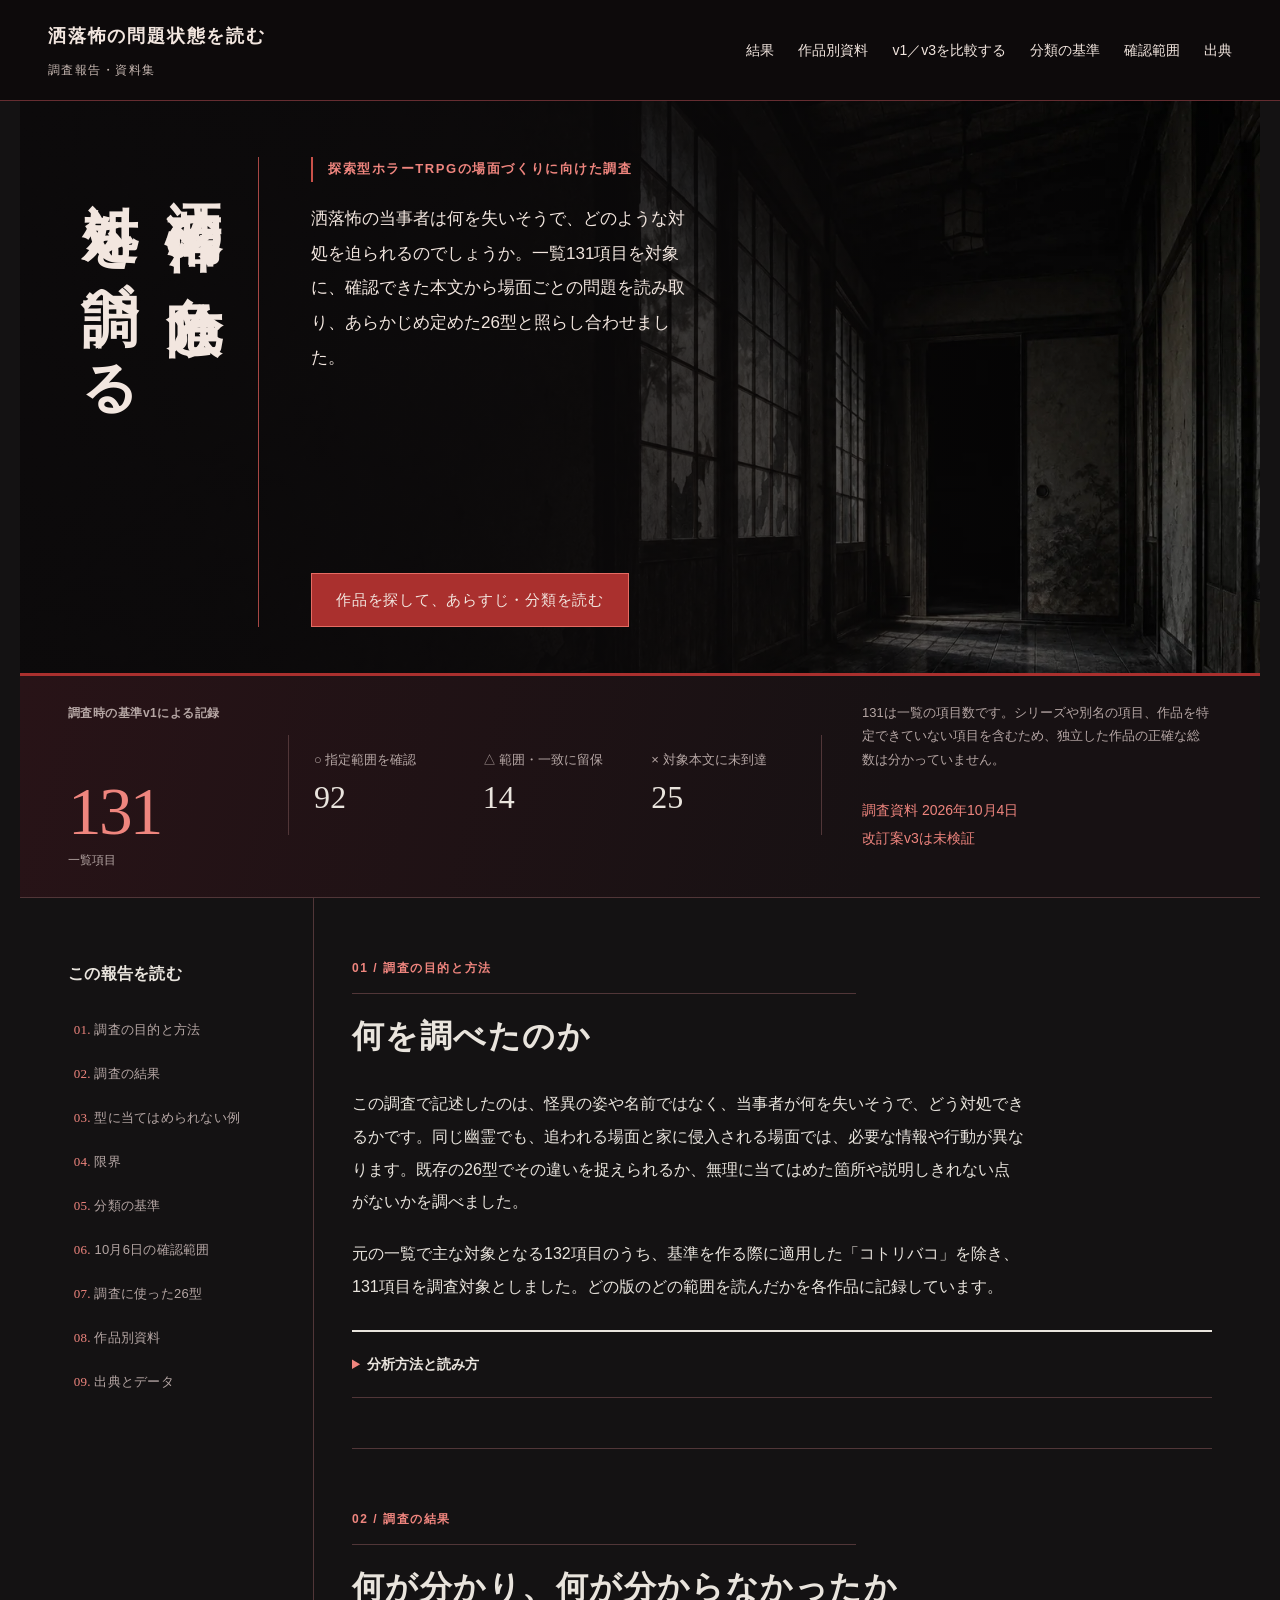
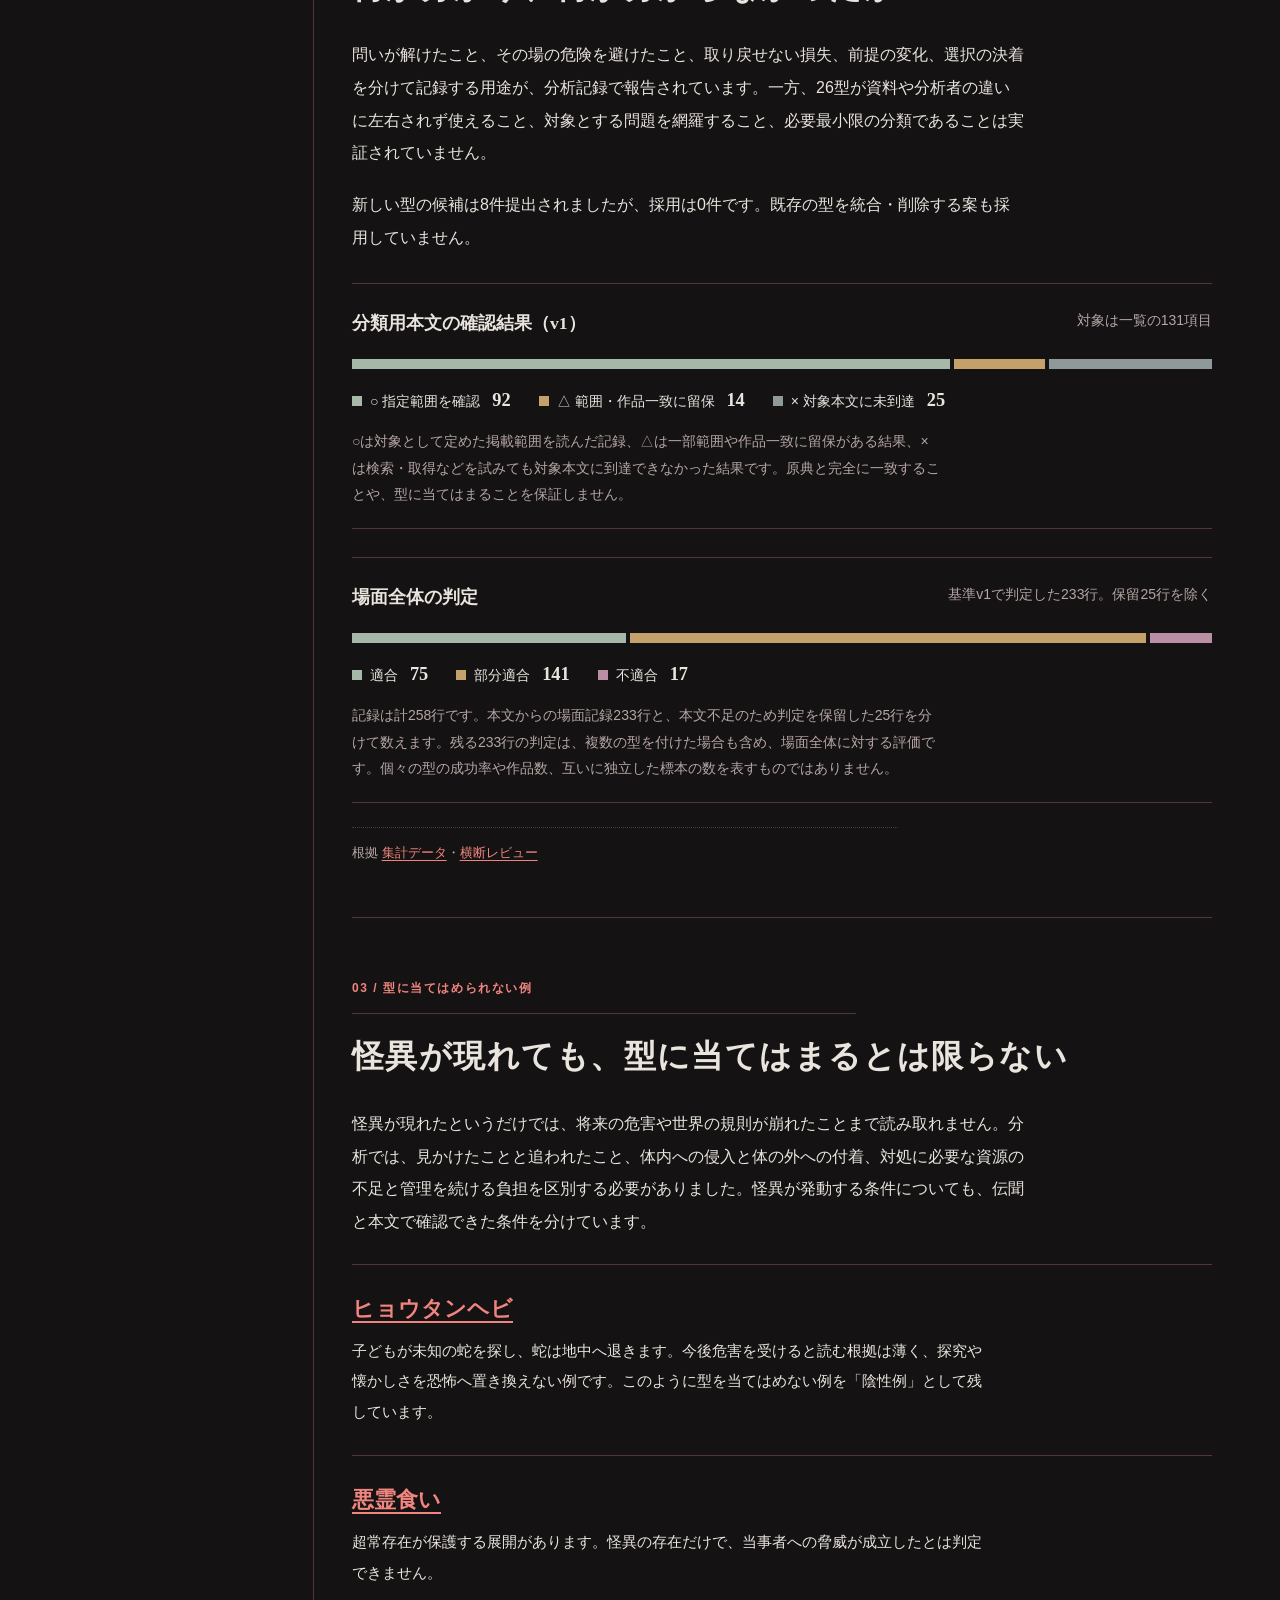
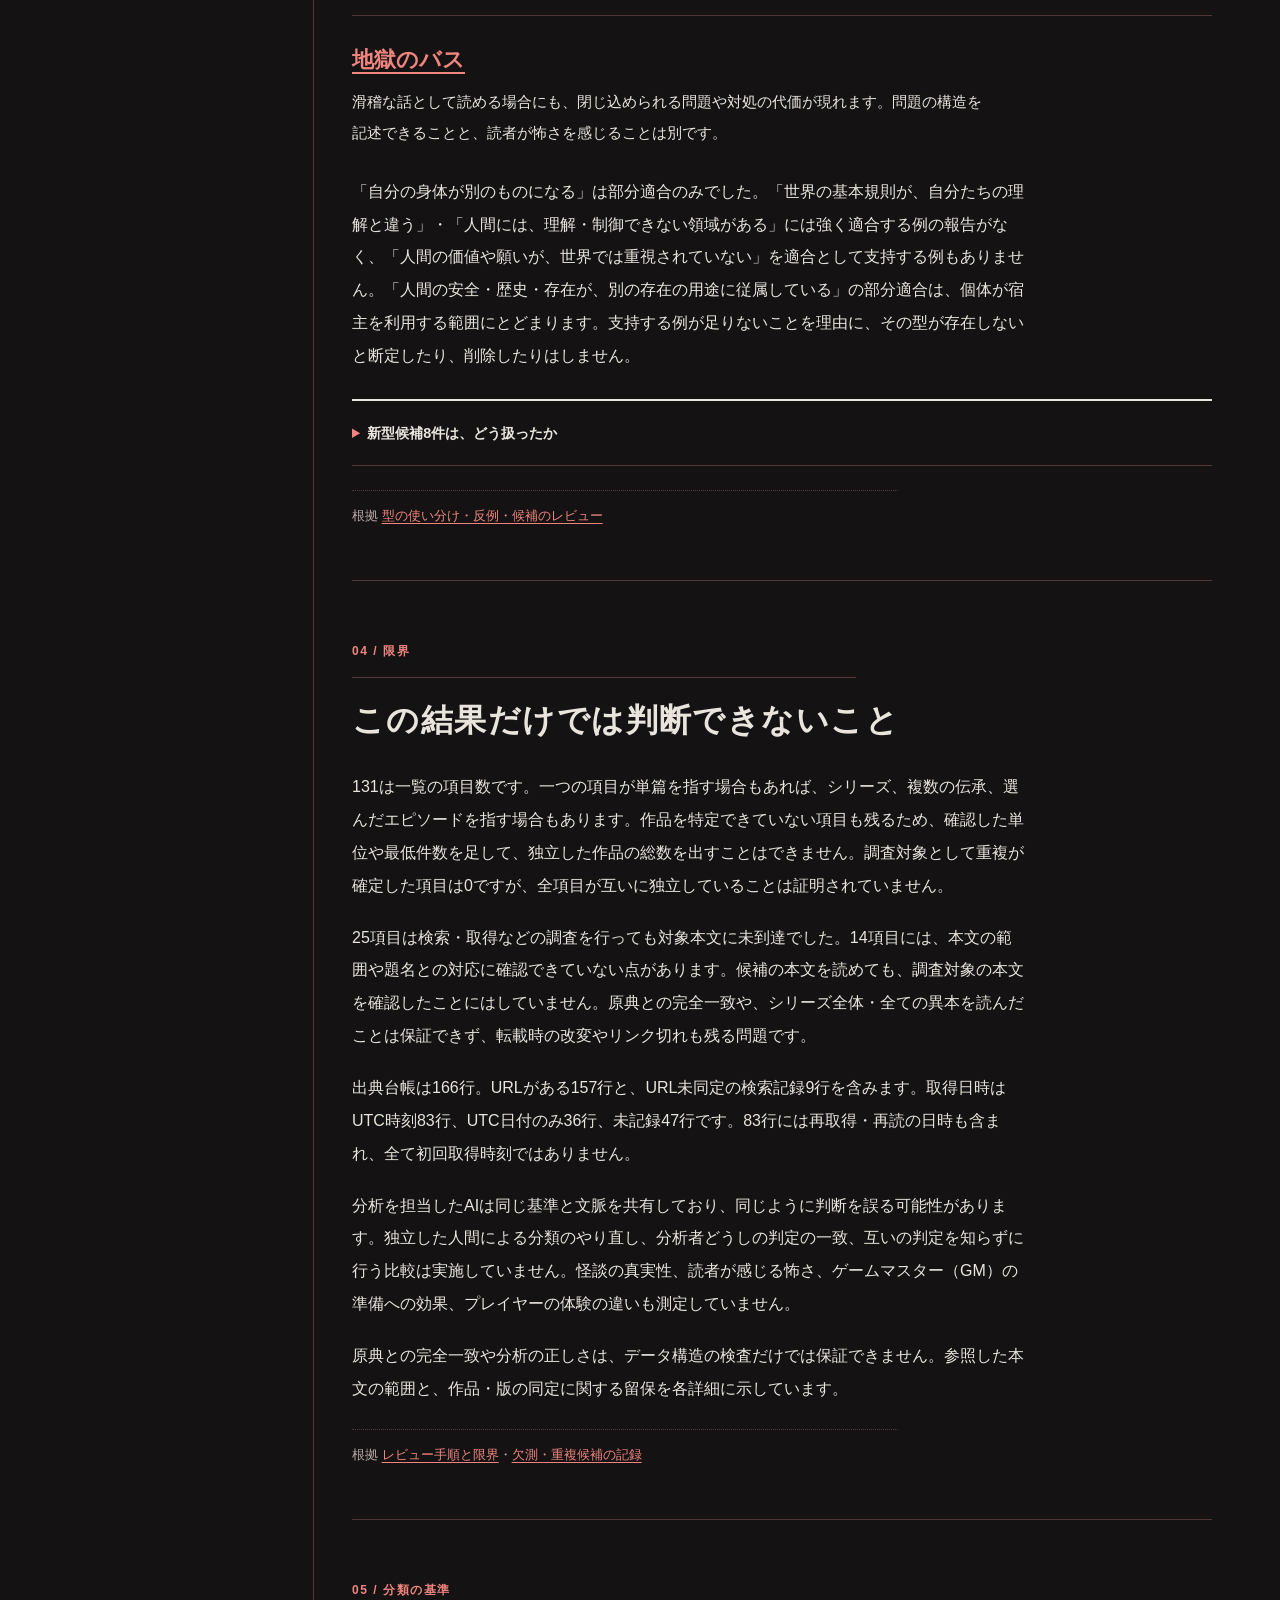
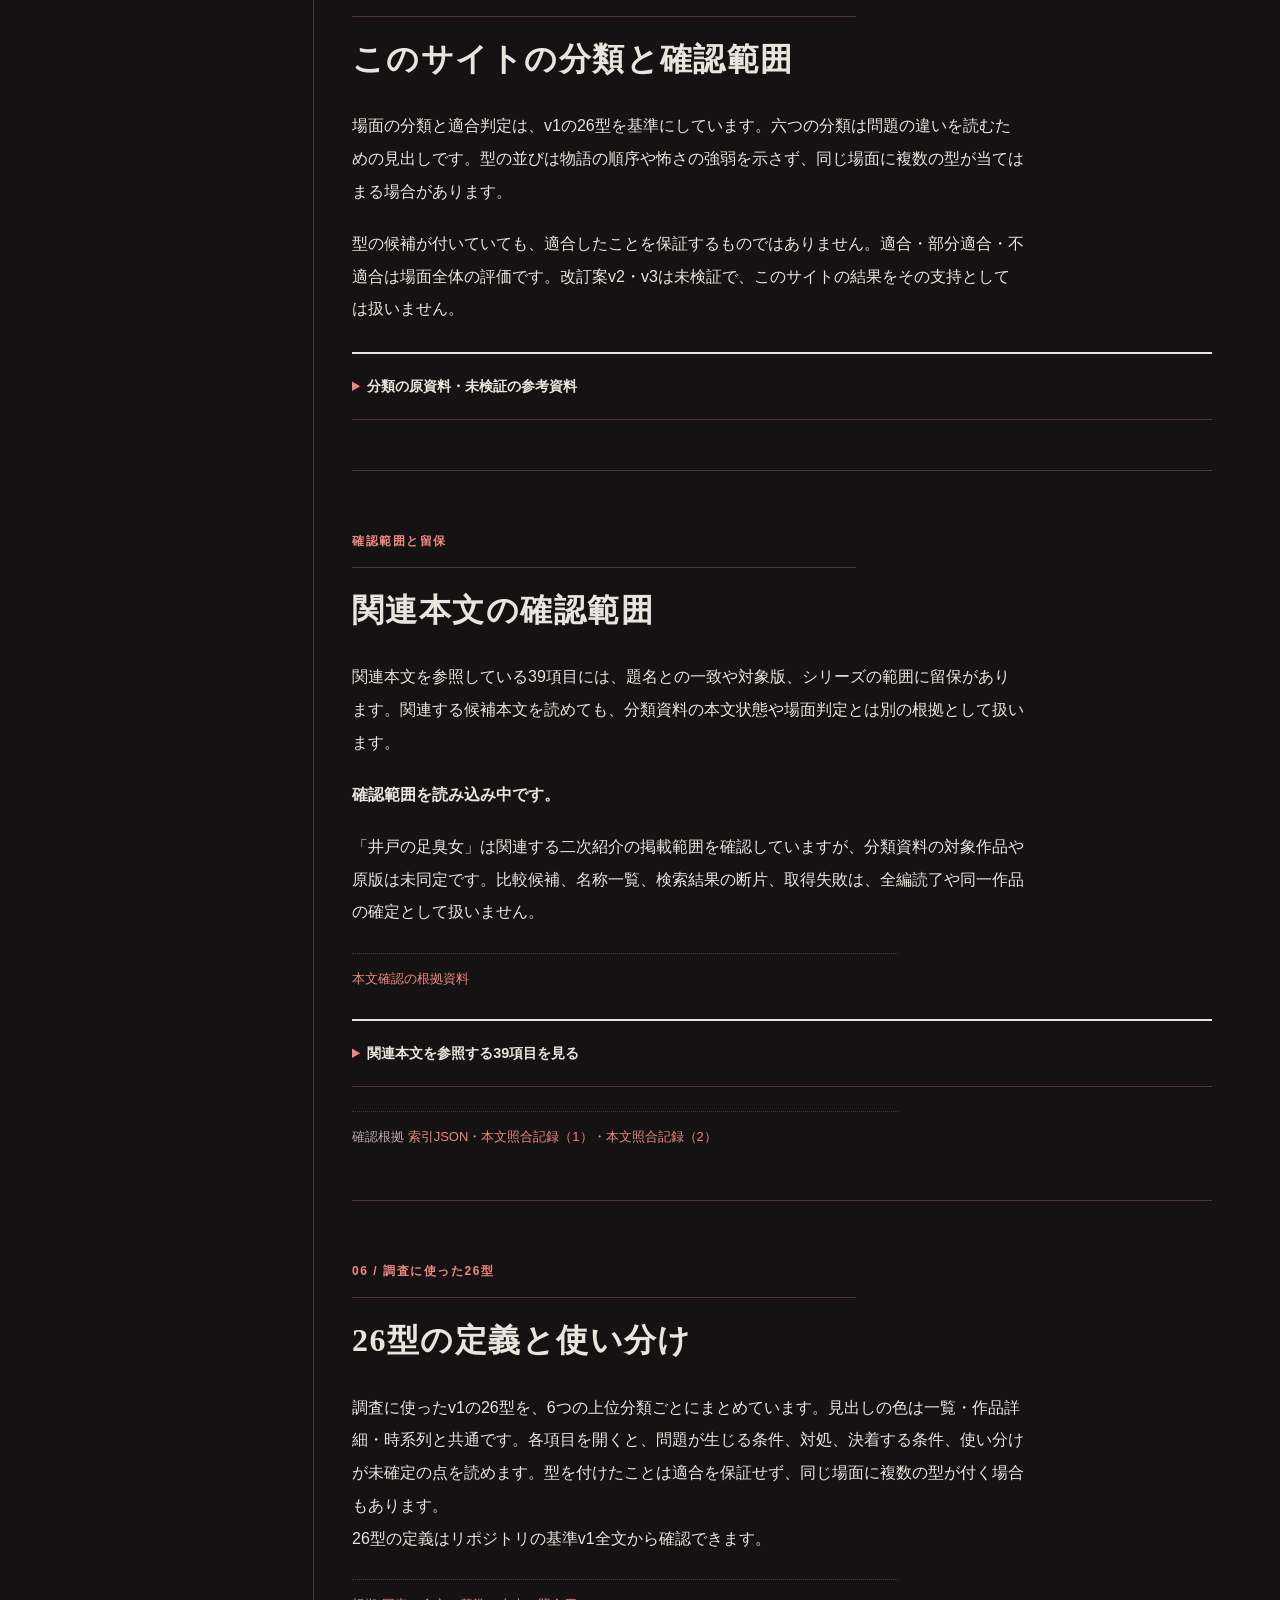
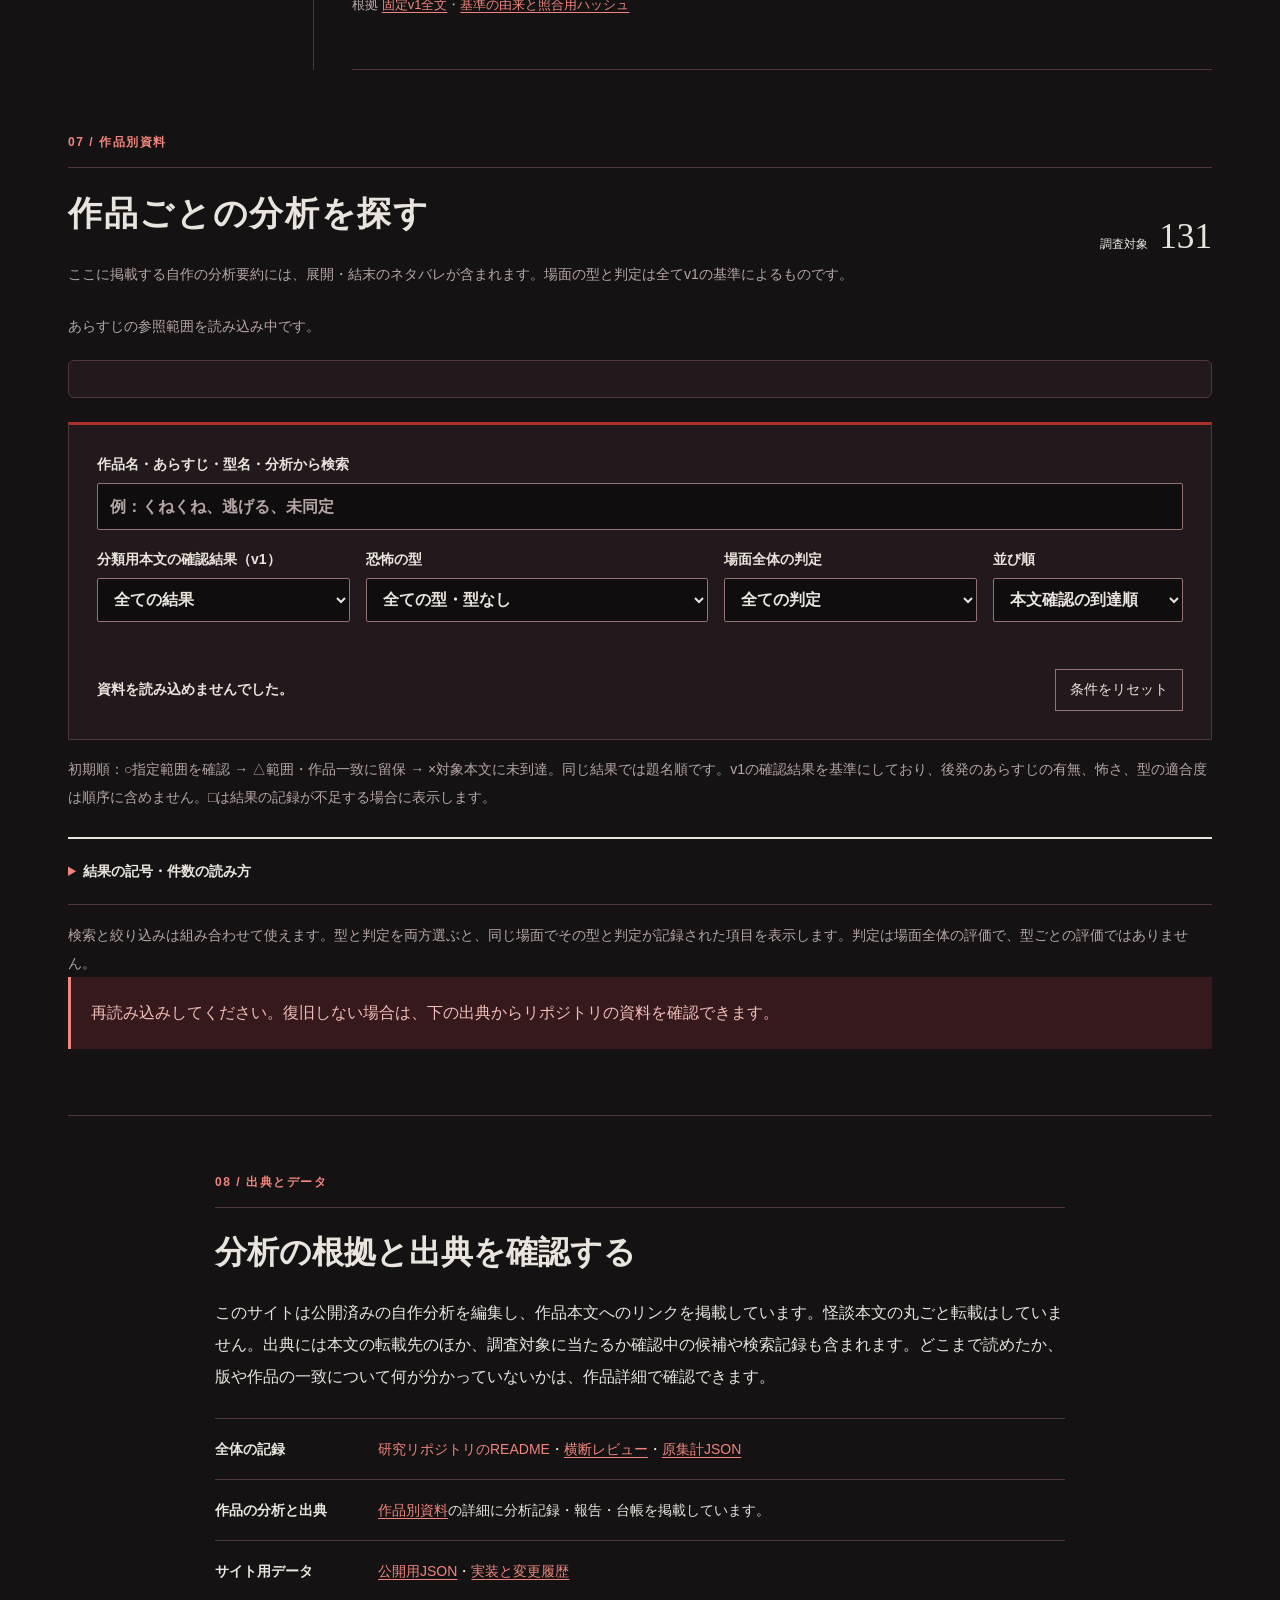
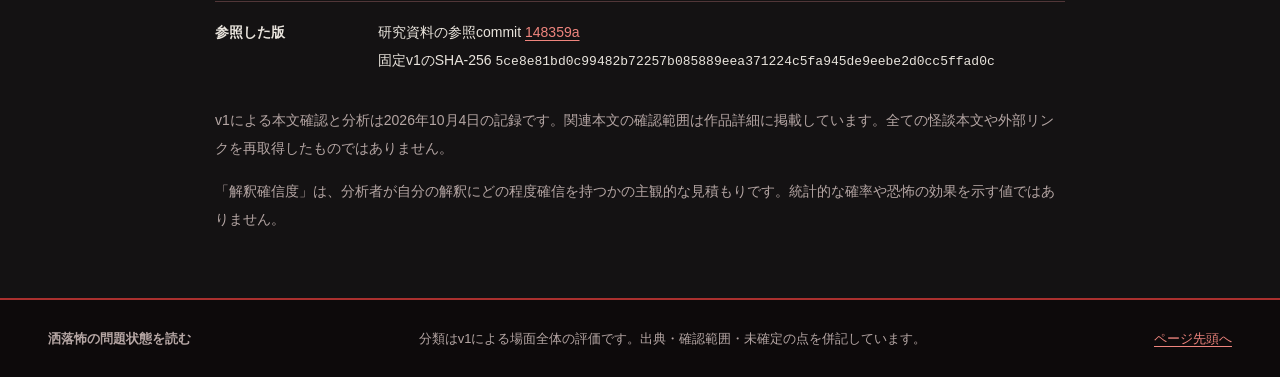
==== commit a1065e22: "Add visible v1/v3 comparison entry to home navigation" ====
--- a/site/index.html
+++ b/site/index.html
@@ -15,7 +15,7 @@
 <header class="masthead">
   <a class="wordmark" href="./">洒落怖の問題状態を読む <span>調査報告・資料集</span></a>
   <nav aria-label="主要ナビゲーション">
-    <a href="#findings">結果</a><a href="#catalogue">作品別資料</a><a href="#versions">分類の基準</a><a href="#followup">確認範囲</a><a href="#sources">出典</a>
+    <a href="#findings">結果</a><a href="#catalogue">作品別資料</a><a href="v3.html?edition=r2&amp;version=compare">v1／v3を比較する</a><a href="#versions">分類の基準</a><a href="#followup">確認範囲</a><a href="#sources">出典</a>
   </nav>
 </header>
 <main id="main">
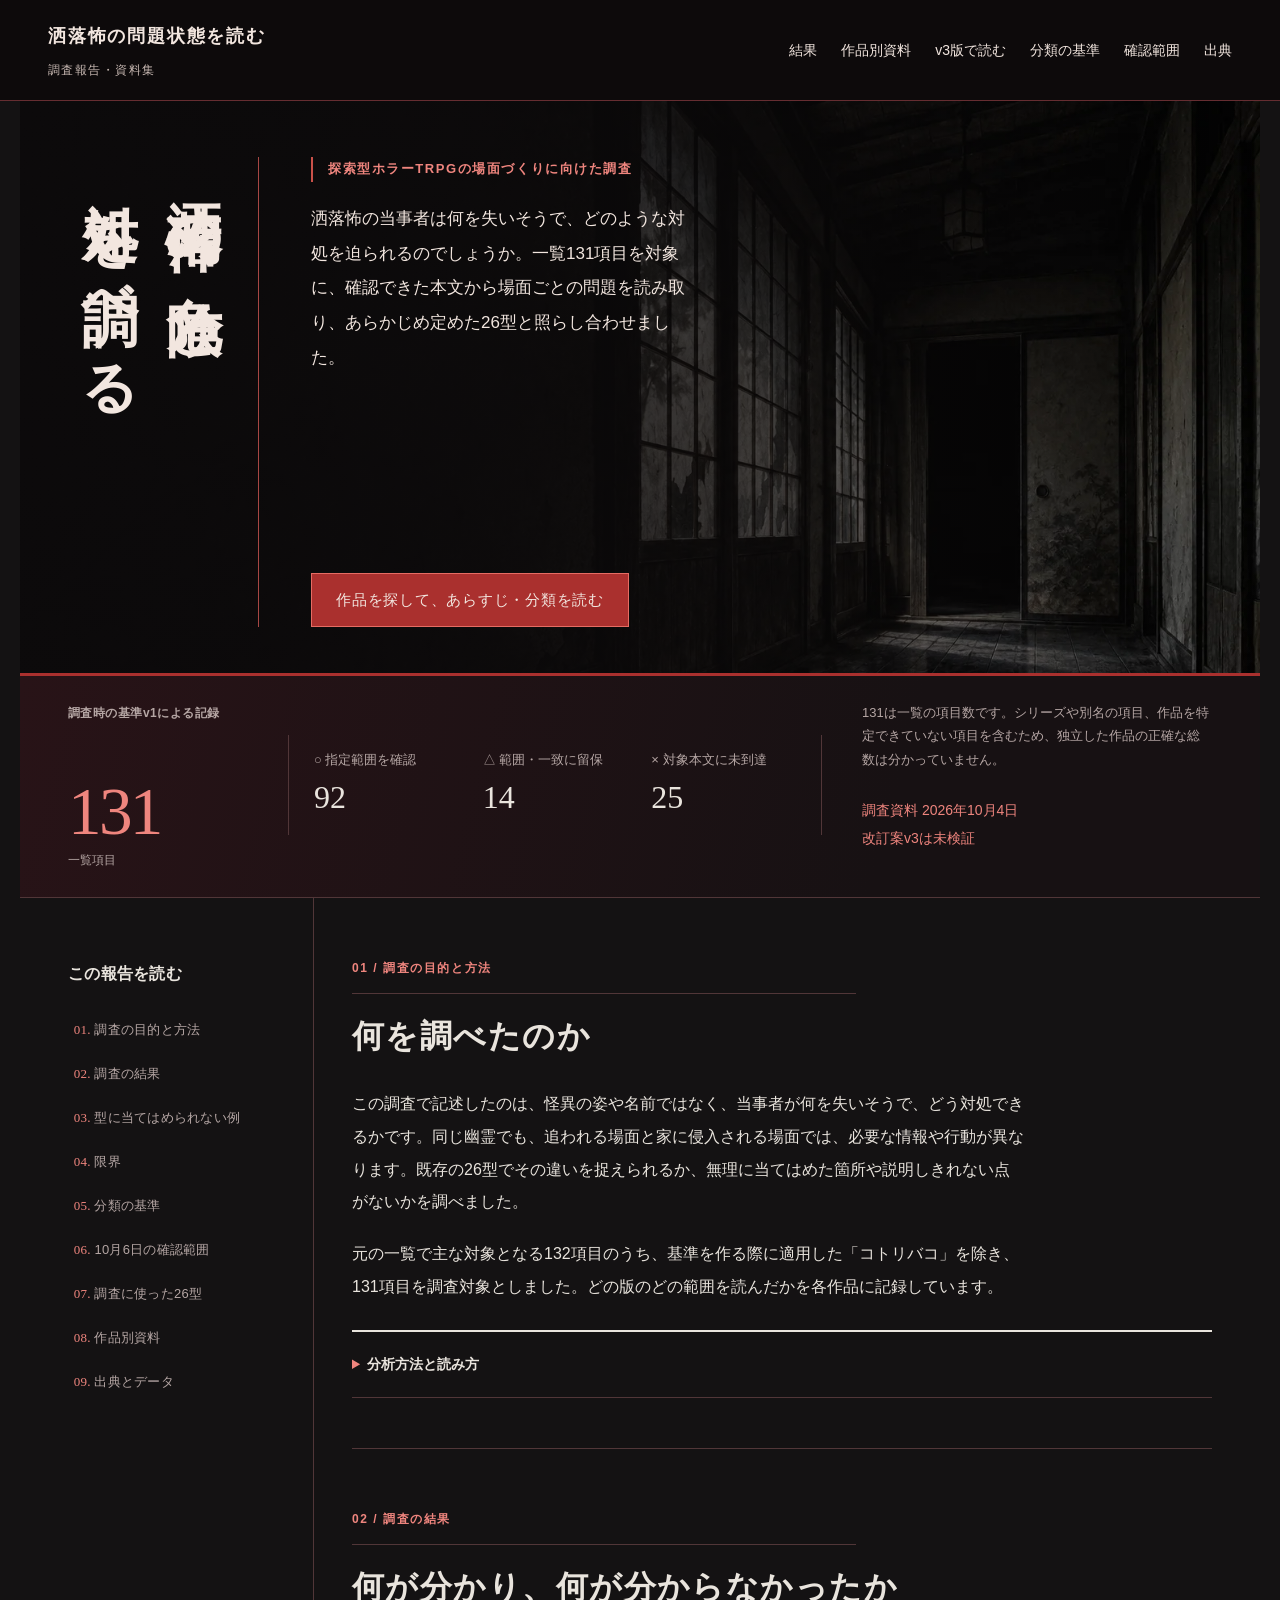
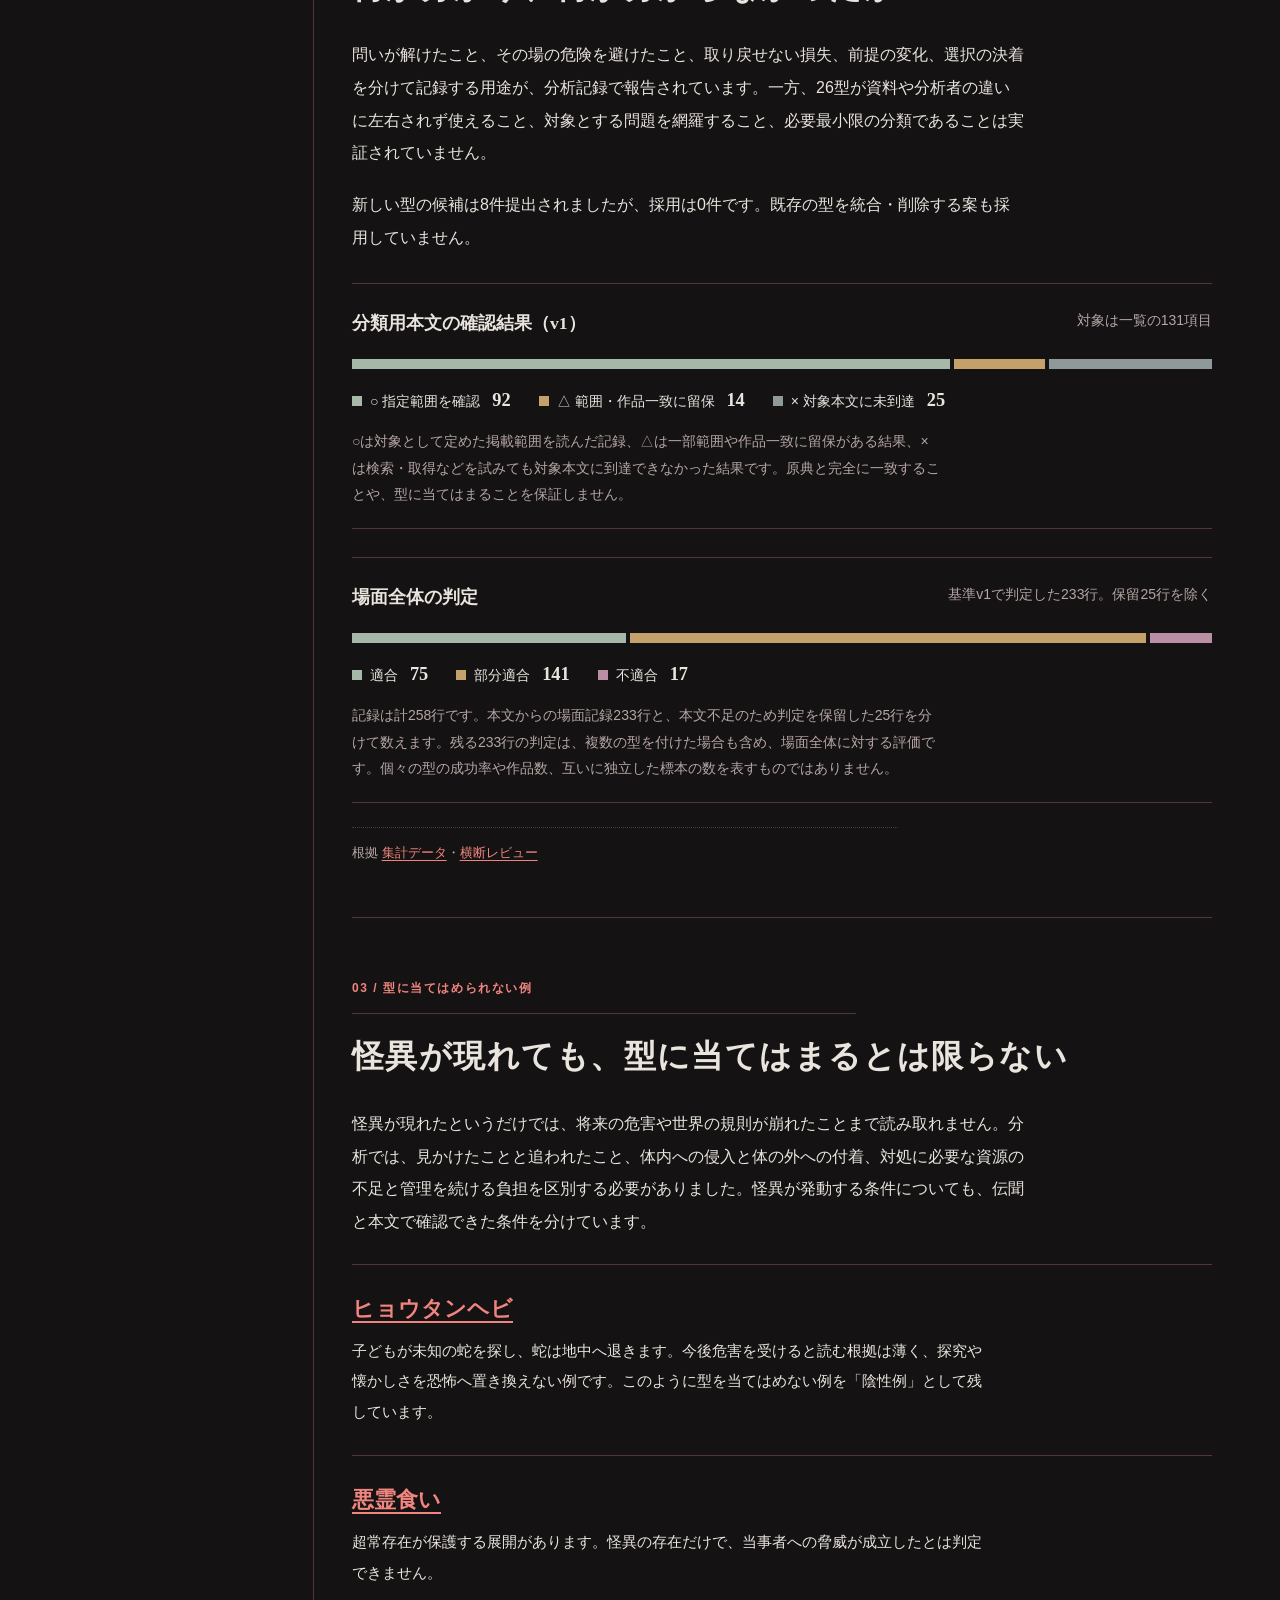
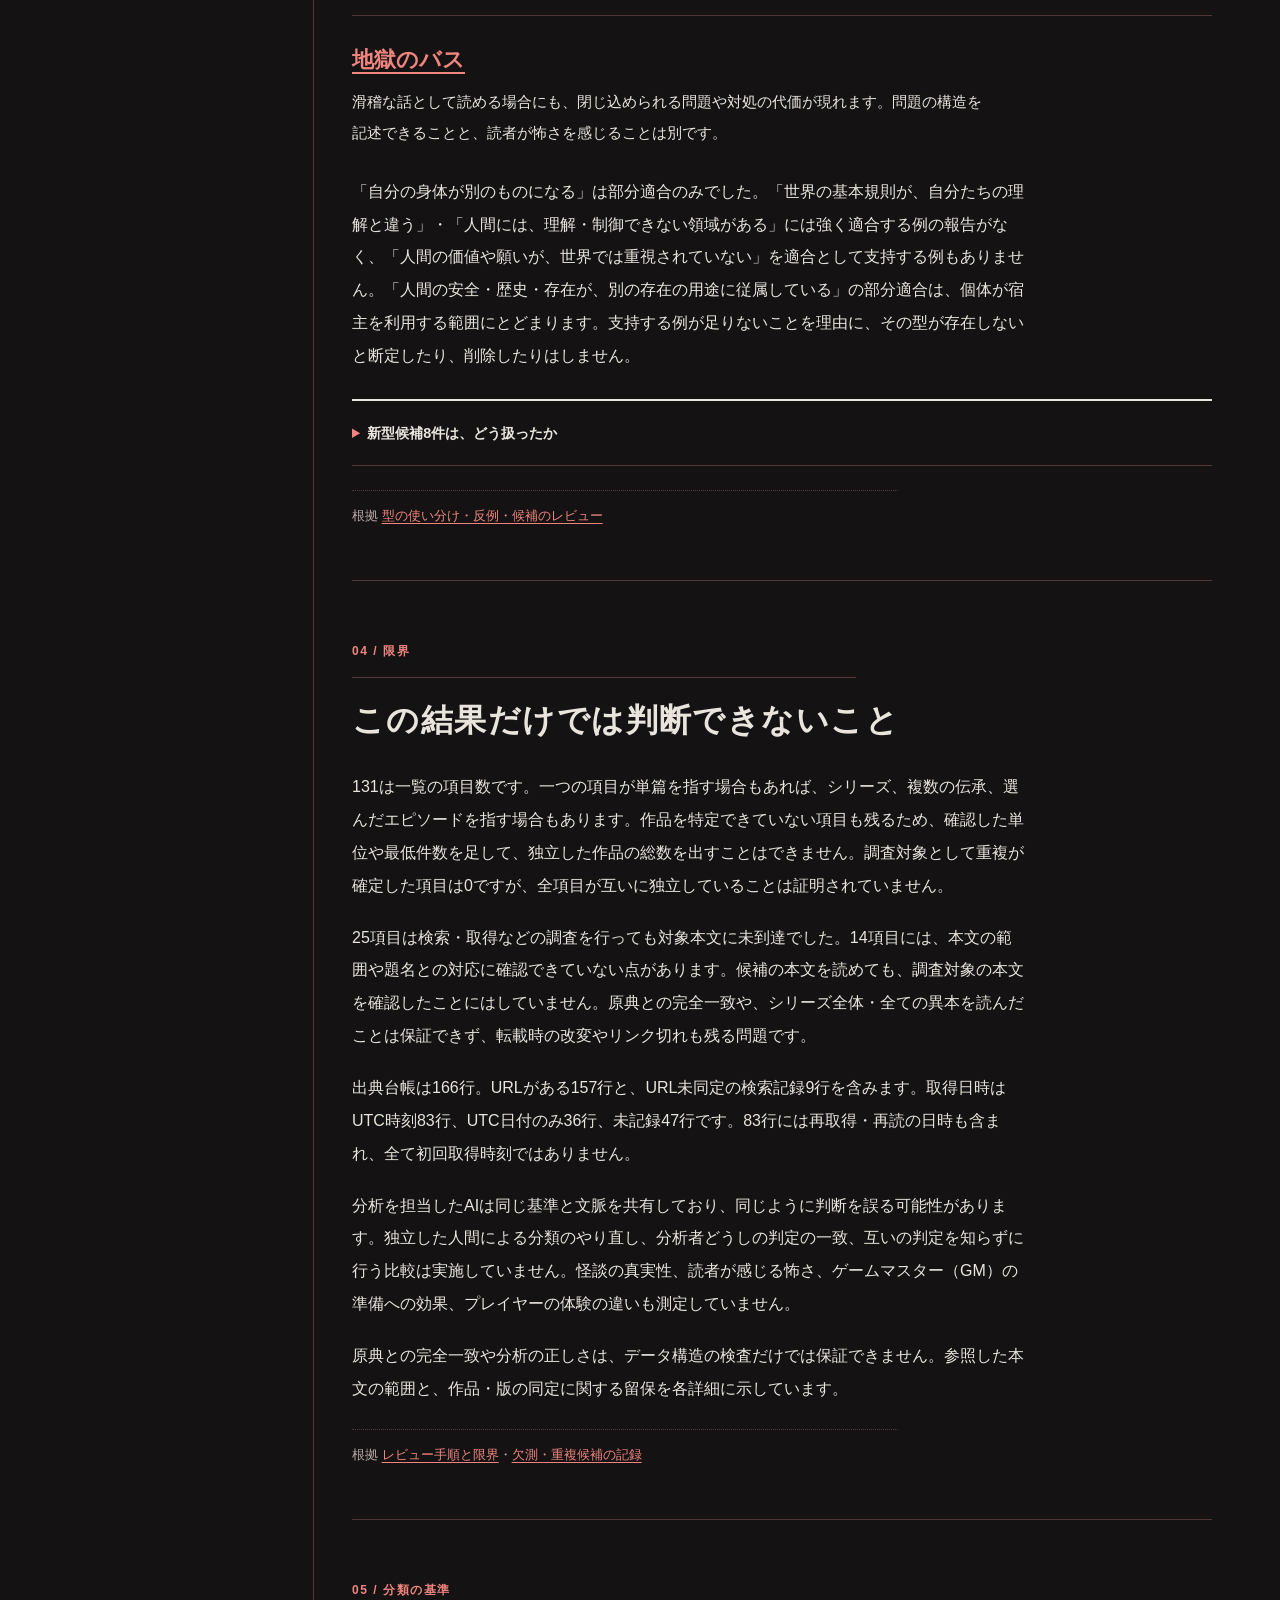
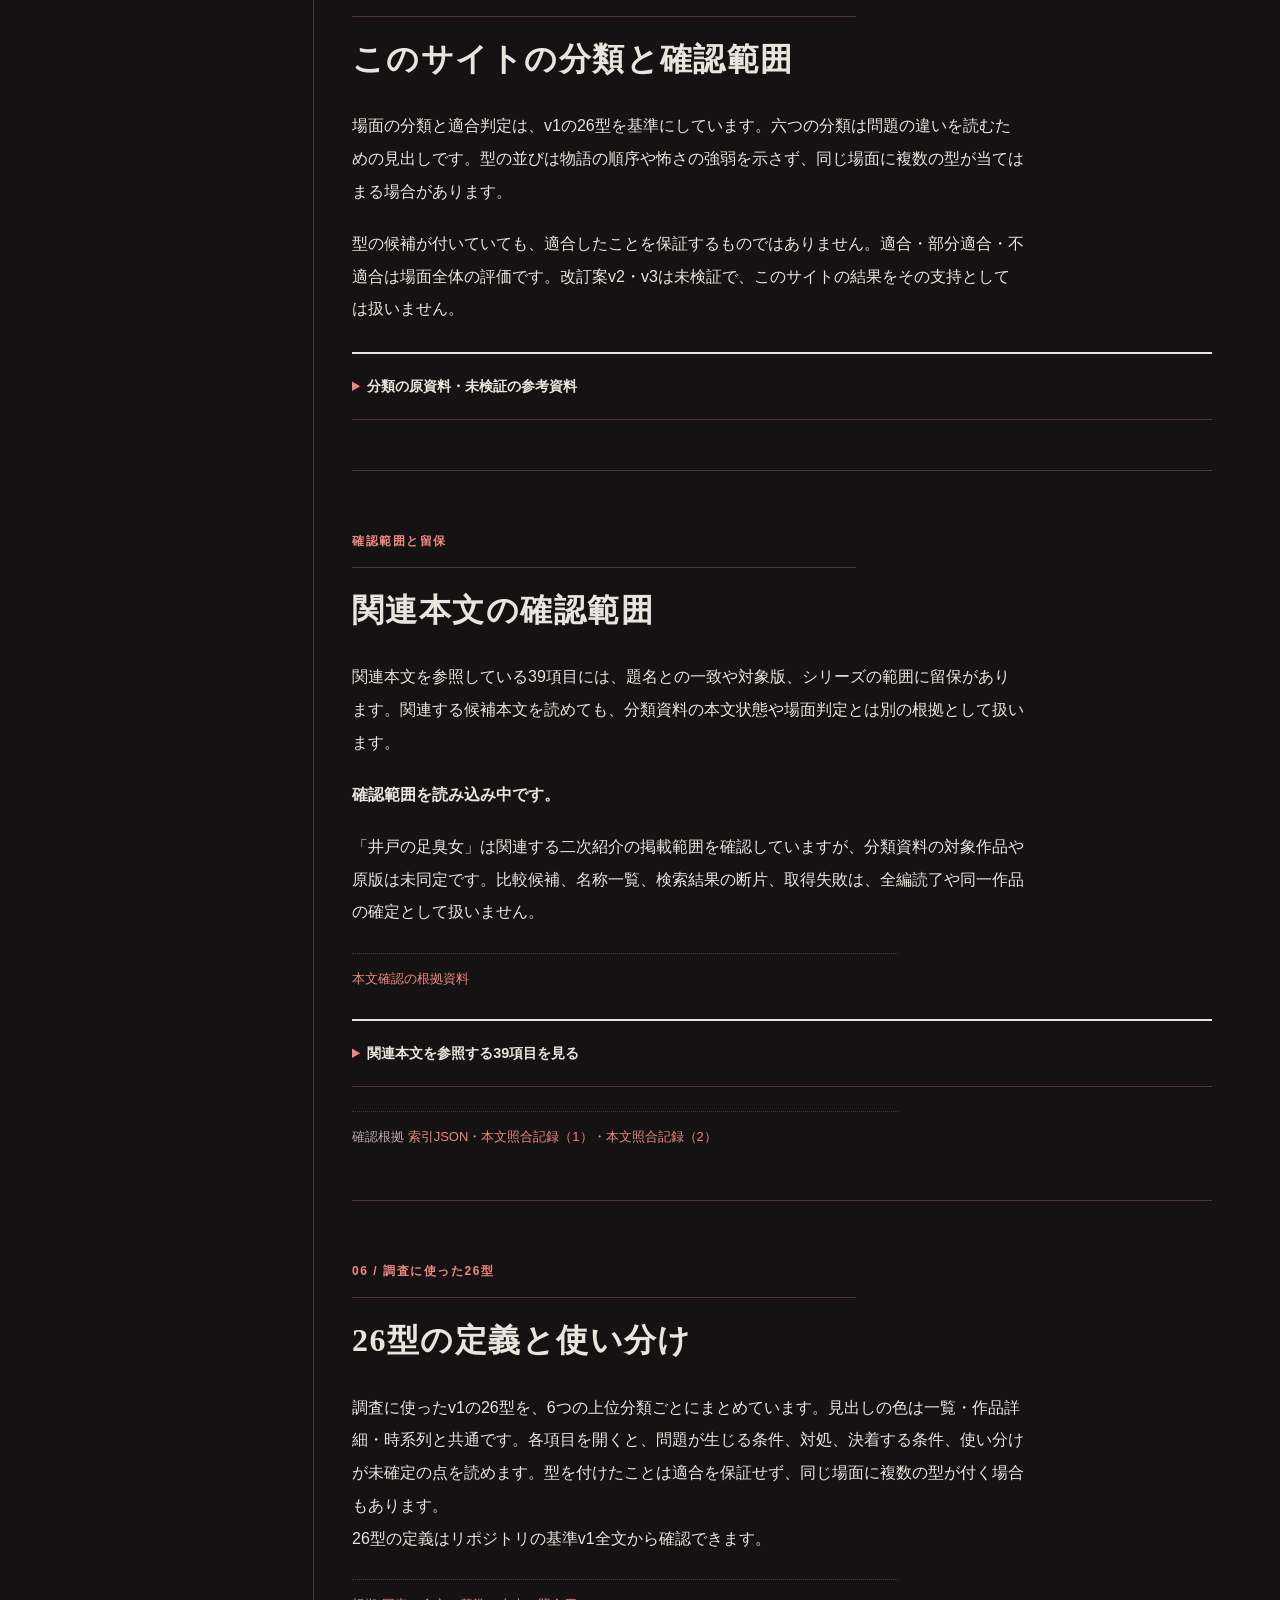
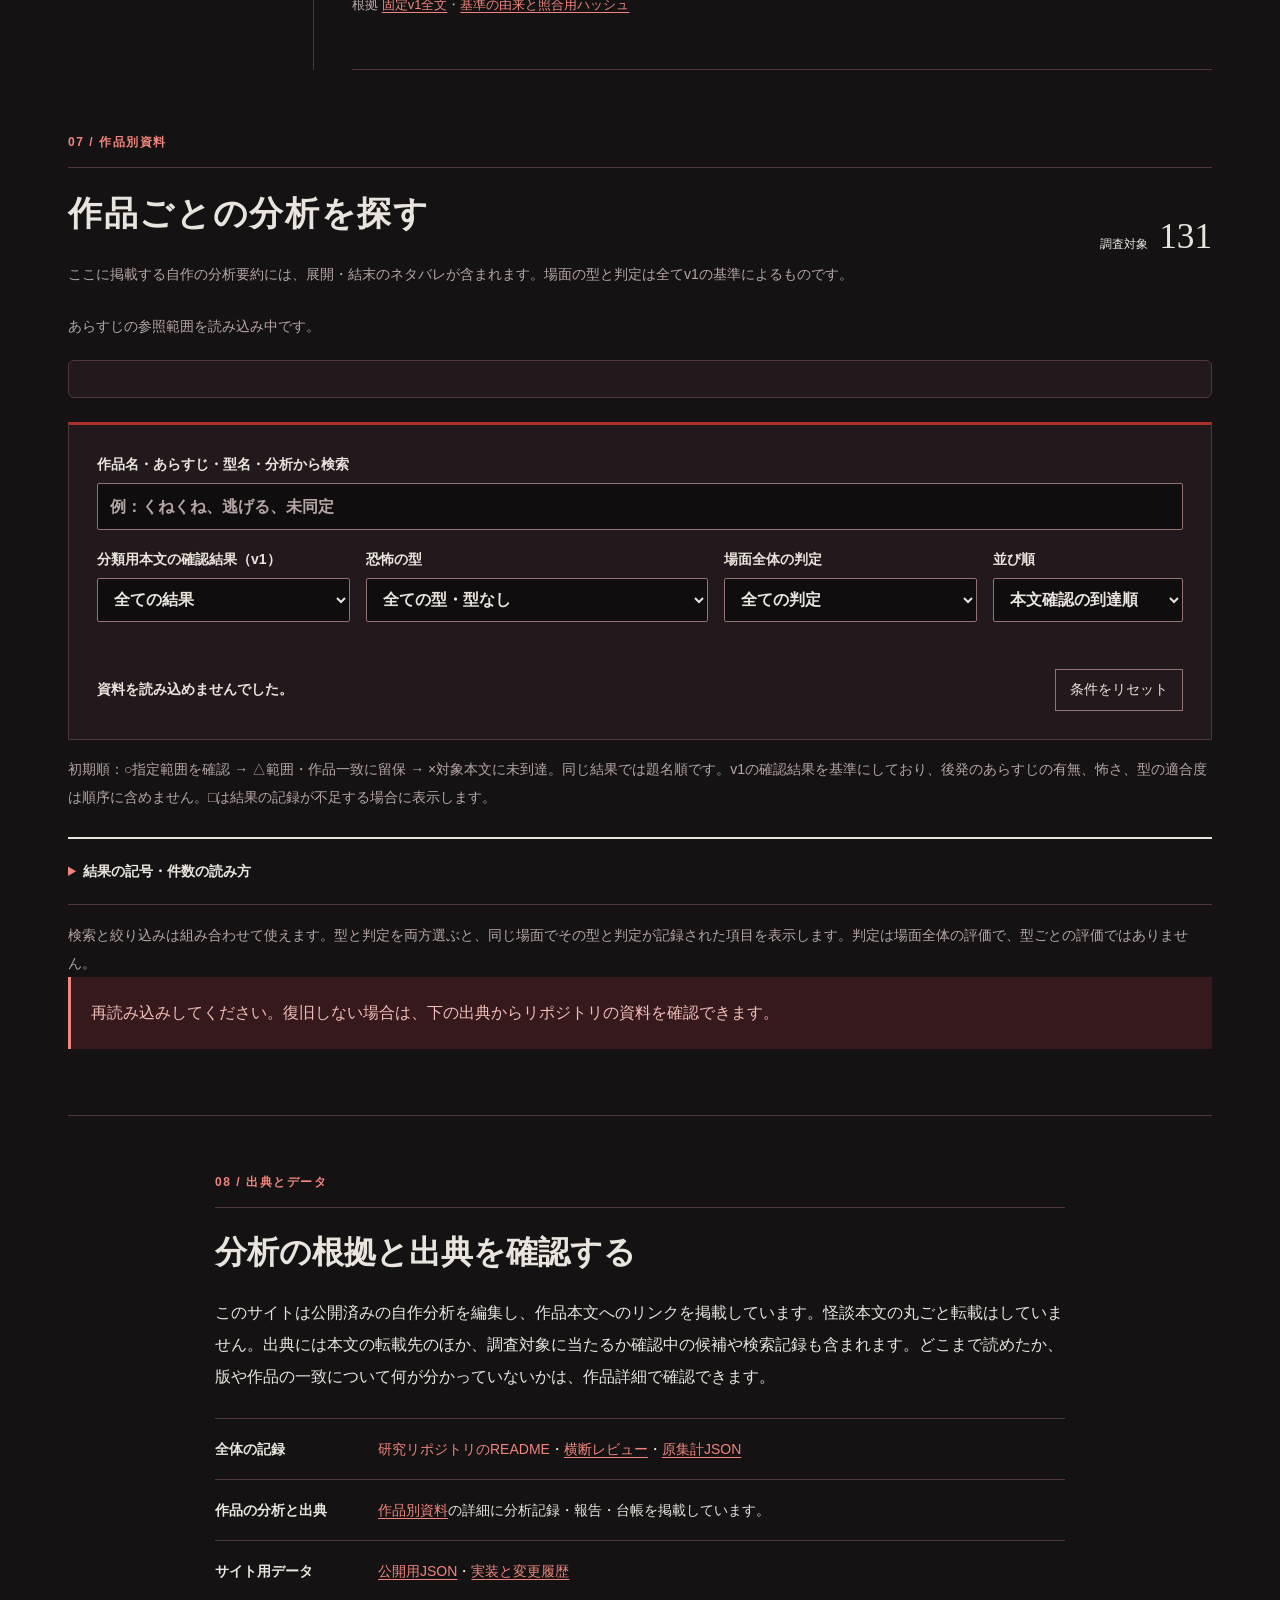
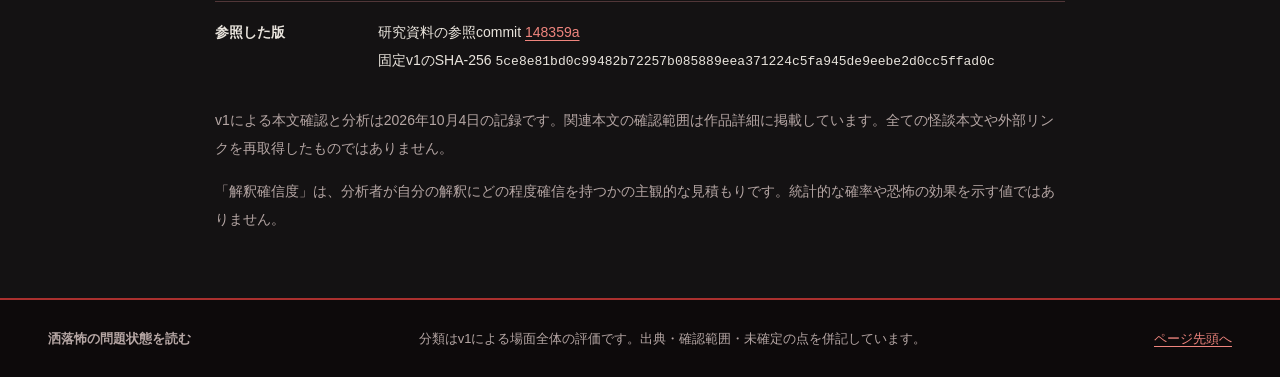
==== commit 2689b48f: "Add independent v3 story reader with edition navigation (refs #29)" ====
--- a/site/index.html
+++ b/site/index.html
@@ -15,7 +15,7 @@
 <header class="masthead">
   <a class="wordmark" href="./">洒落怖の問題状態を読む <span>調査報告・資料集</span></a>
   <nav aria-label="主要ナビゲーション">
-    <a href="#findings">結果</a><a href="#catalogue">作品別資料</a><a href="v3.html?edition=r2&amp;version=compare">v1／v3を比較する</a><a href="#versions">分類の基準</a><a href="#followup">確認範囲</a><a href="#sources">出典</a>
+    <a href="#findings">結果</a><a href="#catalogue">作品別資料</a><a id="v3-edition-link" href="v3-reader.html">v3版で読む</a><a href="#versions">分類の基準</a><a href="#followup">確認範囲</a><a href="#sources">出典</a>
   </nav>
 </header>
 <main id="main">
